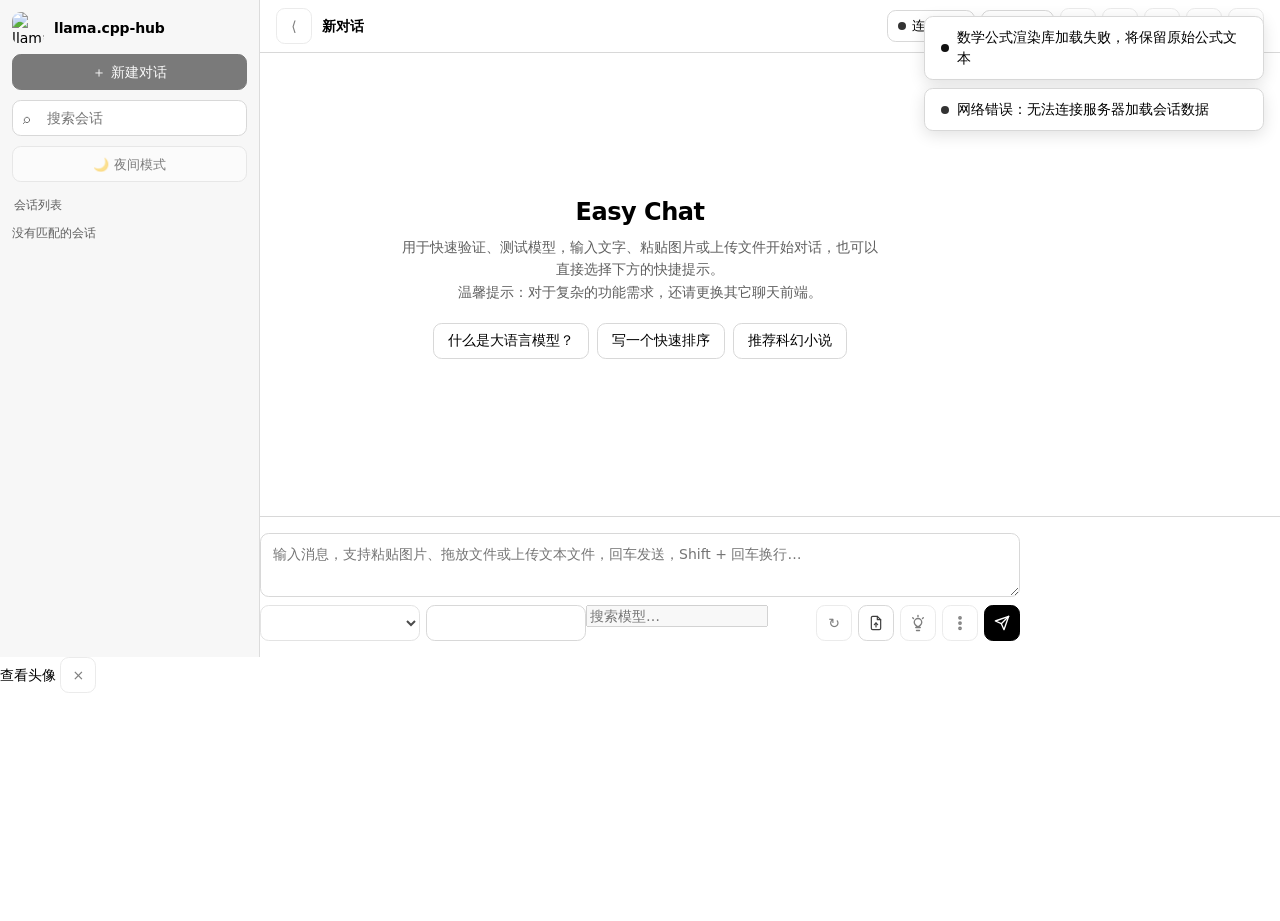
==== src/main/resources/web/chat/index.html @ 909b5aa7 "refactor: extract api-auth.js to all pages, clean up redundant code - Extract fetch interceptor to s" ====
<!DOCTYPE html>
<html lang="zh-CN">
<head>
  <meta charset="UTF-8">
  <meta name="viewport" content="width=device-width, initial-scale=1.0">
  <title data-i18n="page.chat.main.empty.title">Easy Chat</title>
  <meta name="theme-color" content="#f5f5f5">
  <script src="/js/api-auth.js"></script>
  <script>
    // Restore saved theme before first paint to avoid flash and keep PWA title bar in sync.
    (function () {
      try {
        const saved = localStorage.getItem('llama-hub-theme');
        if (saved === 'dark' || saved === 'light') {
          document.documentElement.setAttribute('data-theme', saved);
        } else if (window.matchMedia && window.matchMedia('(prefers-color-scheme: dark)').matches) {
          document.documentElement.setAttribute('data-theme', 'dark');
        }
      } catch (e) { }
    })();
  </script>
  <link rel="stylesheet" href="./index.css">
  <link rel="stylesheet" href="/css/github.min.css" id="hljsTheme">
  <link rel="stylesheet" href="/css/github-dark.min.css" id="hljsThemeDark" disabled>
</head>
<body>
  <div class="app">
    <aside class="sidebar">
      <div class="brand">
        <a id="backHomeLink" class="brand-left" href="../index.html" aria-label="返回首页" data-i18n-attr="aria-label" data-i18n="page.chat.main.sidebar.back_home">
          <div class="brand-mark">
            <img src="../llama1-icon-transparent.png" alt="llama.cpp-hub" class="brand-mark-image" data-i18n-attr="alt" data-i18n="app.title">
          </div>
          <div class="brand-copy">
            <h1>llama.cpp-hub</h1>
          </div>
        </a>
      </div>

      <button id="newChatBtn" class="primary-button full" type="button" data-i18n="page.chat.main.sidebar.new_chat">＋ 新建对话</button>

      <div class="search-wrap">
        <span>⌕</span>
        <input id="searchInput" type="text" placeholder="搜索会话" data-i18n-attr="placeholder" data-i18n="page.chat.main.sidebar.search_placeholder">
      </div>

      <button id="themeToggleChat" class="ghost-button full" type="button" style="gap:8px;font-size:13px;" onclick="toggleTheme()">🌙 夜间模式</button>

      <div class="sidebar-label" data-i18n="page.chat.main.sidebar.conversation_list">会话列表</div>
      <ul id="conversationList" class="conversation-list"></ul>
    </aside>

    <main class="main">
      <header class="topbar">
        <div class="topbar-leading">
          <button id="sidebarToggleBtn" class="icon-button sidebar-toggle" type="button" aria-label="打开会话列表" aria-expanded="false" data-i18n-attr="aria-label" data-i18n="page.chat.main.sidebar.open_list">☰</button>
          <div class="topbar-copy">
            <h2 id="conversationTitle">新对话</h2>
          </div>
        </div>
        <div class="topbar-actions">
          <div class="status-chip">
            <span id="statusDot" class="status-dot"></span>
            <span id="statusShortText">未连接</span>
          </div>
          <div id="messageCountChip" class="meta-chip">0 条消息</div>
         <button id="privacyModeBtn" class="icon-button privacy-mode-btn" type="button" aria-label="开启隐私模式" aria-pressed="false" title="隐私模式">
            <svg viewBox="0 0 24 24" fill="none" stroke="currentColor" stroke-width="1.9" stroke-linecap="round" stroke-linejoin="round" aria-hidden="true">
              <path d="M12 3l7 3v5c0 5-3.2 8.7-7 10-3.8-1.3-7-5-7-10V6l7-3z"/>
              <path d="M9 12h6"/>
              <path d="M10 9.5h4"/>
            </svg>
          </button>
          <div id="hwStatWrap" class="menu-wrap hw-stat-wrap">
            <button id="hwStatBtn" class="ghost-button toolbar-icon-button" type="button" aria-label="硬件状态" aria-haspopup="dialog" aria-expanded="false" title="硬件状态" data-i18n-attr="aria-label,title" data-i18n="page.chat.main.topbar.hardware">
              <svg viewBox="0 0 24 24" fill="none" stroke="currentColor" stroke-width="2" stroke-linecap="round" stroke-linejoin="round" aria-hidden="true"><rect x="4" y="4" width="16" height="16" rx="2"/><rect x="9" y="9" width="6" height="6"/><line x1="9" y1="2" x2="9" y2="4"/><line x1="15" y1="2" x2="15" y2="4"/><line x1="9" y1="20" x2="9" y2="22"/><line x1="15" y1="20" x2="15" y2="22"/><line x1="20" y1="9" x2="22" y2="9"/><line x1="20" y1="14" x2="22" y2="14"/><line x1="2" y1="9" x2="4" y2="9"/><line x1="2" y1="14" x2="4" y2="14"/></svg>
            </button>
          </div>
          <div id="exportMenuWrap" class="menu-wrap">
            <button id="exportBtn" class="ghost-button toolbar-icon-button" type="button" aria-label="导出对话" aria-haspopup="menu" aria-expanded="false" title="导出对话" data-i18n-attr="aria-label,title" data-i18n="page.chat.main.topbar.export">
              <svg viewBox="0 0 24 24" fill="none" stroke="currentColor" stroke-width="2" stroke-linecap="round" stroke-linejoin="round" aria-hidden="true"><path d="M21 15v4a2 2 0 0 1-2 2H5a2 2 0 0 1-2-2v-4"/><polyline points="7 10 12 15 17 10"/><line x1="12" y1="15" x2="12" y2="3"/></svg>
            </button>
            <div id="exportMenu" class="thinking-menu" role="menu" aria-hidden="true">
              <button class="thinking-menu-item" type="button" data-export-type="json" role="menuitem">导出为 JSON</button>
              <button class="thinking-menu-item" type="button" data-export-type="png" role="menuitem">导出为 PNG</button>
            </div>
          </div>
          <button id="clearBtn" class="ghost-button toolbar-icon-button" type="button" aria-label="清空对话" title="清空对话" data-i18n-attr="aria-label,title" data-i18n="page.chat.main.topbar.clear">
            <svg viewBox="0 0 24 24" fill="none" stroke="currentColor" stroke-width="2" stroke-linecap="round" stroke-linejoin="round" aria-hidden="true"><polyline points="3 6 5 6 21 6"/><path d="M8 6V4a1 1 0 0 1 1-1h6a1 1 0 0 1 1 1v2"/><path d="M19 6l-1 14a1 1 0 0 1-1 1H7a1 1 0 0 1-1-1L5 6"/><line x1="10" y1="11" x2="10" y2="17"/><line x1="14" y1="11" x2="14" y2="17"/></svg>
          </button>
          <button id="settingsBtn" class="icon-button" type="button" aria-label="设置">⚙</button>
        </div>
      </header>

      <section id="chatScroll" class="chat-scroll">
        <div class="chat-column">
          <div id="emptyState" class="empty-state">
            <div class="empty-card">
              <h3 data-i18n="page.chat.main.empty.title">Easy Chat</h3>
              <p><span data-i18n="page.chat.main.empty.desc1">用于快速验证、测试模型，输入文字、粘贴图片或上传文件开始对话，也可以直接选择下方的快捷提示。</span><br><span data-i18n="page.chat.main.empty.desc2">温馨提示：对于复杂的功能需求，还请更换其它聊天前端。</span></p>
              <div class="empty-hints">
                <button class="empty-hint" data-hint="用简单的语言解释一下什么是大语言模型" data-i18n="page.chat.main.empty.hint_llm">什么是大语言模型？</button>
                <button class="empty-hint" data-hint="帮我写一个 Python 快速排序算法" data-i18n="page.chat.main.empty.hint_sort">写一个快速排序</button>
                <button class="empty-hint" data-hint="给我推荐 5 本经典的科幻小说，并简要说明推荐理由" data-i18n="page.chat.main.empty.hint_scifi">推荐科幻小说</button>
              </div>
            </div>
          </div>
          <div id="messages"></div>
        </div>
      </section>
      <aside id="messageRail" class="message-rail hidden" aria-label="消息列表" data-i18n-attr="aria-label" data-i18n="page.chat.main.message_rail.title">
        <div id="messageRailTrack" class="message-rail-track" aria-hidden="true"></div>
        <div class="message-rail-panel">
          <div class="message-rail-header" data-i18n="page.chat.main.message_rail.title">消息列表</div>
          <div id="messageRailList" class="message-rail-list"></div>
        </div>
      </aside>

      <section class="composer-shell">
        <div class="composer-card">
          <div id="draftImageList" class="draft-image-list hidden"></div>
          <div id="dropZone" class="drop-zone hidden">
            <div class="drop-zone-inner">
              <svg class="drop-zone-icon" viewBox="0 0 24 24" fill="none" stroke="currentColor" stroke-width="1.5" stroke-linecap="round" stroke-linejoin="round"><path d="M21 15v4a2 2 0 0 1-2 2H5a2 2 0 0 1-2-2v-4"/><polyline points="17 8 12 3 7 8"/><line x1="12" y1="3" x2="12" y2="15"/></svg>
              <span data-i18n="page.chat.main.composer.drop_zone">拖放文件到此处</span>
            </div>
          </div>
          <textarea id="promptInput" class="composer-input" placeholder="输入消息，支持粘贴图片、拖放文件或上传文本文件，回车发送，Shift + 回车换行…" data-i18n-attr="placeholder" data-i18n="page.chat.main.composer.placeholder"></textarea>
          <input id="imageInput" class="hidden" type="file" multiple>
          <div class="composer-bar">
            <div class="composer-left">
              <select id="conversationAssistantSelect" class="model-select composer-assistant-select" aria-label="当前会话使用的助手" data-i18n-attr="aria-label" data-i18n="page.chat.main.composer.assistant_select"></select>
              <div id="modelSelectWrap" class="menu-wrap model-select-wrap">
                <button id="modelSelectBtn" class="model-select" type="button" aria-haspopup="listbox" aria-expanded="false" aria-label="选择模型" data-i18n-attr="aria-label" data-i18n="page.chat.main.composer.model_select"></button>
                <div id="modelSelectMenu" class="model-menu" role="listbox" aria-hidden="true">
                  <div class="model-menu-search">
                    <input id="modelSearchInput" type="text" placeholder="搜索模型…" data-i18n-attr="placeholder" data-i18n="page.chat.main.composer.model_search">
                  </div>
                  <div id="modelMenuList" class="model-menu-list"></div>
                </div>
              </div>
            </div>
            <div class="composer-right">
              <button id="refreshModelsBtn" class="icon-button" type="button" aria-label="刷新模型" title="刷新模型" data-i18n-attr="aria-label,title" data-i18n="page.chat.main.composer.refresh">↻</button>
              <button id="imageUploadBtn" class="image-upload-btn" type="button" aria-label="Upload files" title="Upload files" data-i18n-attr="aria-label,title" data-i18n="page.chat.main.composer.upload_files">
                <svg viewBox="0 0 24 24" fill="none" stroke="currentColor" stroke-width="1.8" stroke-linecap="round" stroke-linejoin="round" aria-hidden="true">
                  <path d="M14 2H7a2 2 0 0 0-2 2v16a2 2 0 0 0 2 2h10a2 2 0 0 0 2-2V7z"></path>
                  <path d="M14 2v5h5"></path>
                  <path d="M12 18v-6"></path>
                  <path d="M9.5 14.5 12 12l2.5 2.5"></path>
                </svg>
              </button>
              <div id="thinkingMenuWrap" class="menu-wrap">
                <button id="thinkingToggleBtn" class="icon-button thinking-toggle" type="button" aria-label="思维链" aria-haspopup="menu" aria-expanded="false" title="思维链" data-i18n-attr="aria-label,title" data-i18n="page.chat.main.composer.thinking">
                  <svg class="thinking-toggle-icon" viewBox="0 0 24 24" fill="none" stroke="currentColor" stroke-width="1.8" stroke-linecap="round" stroke-linejoin="round" aria-hidden="true">
                    <path d="M9 18h6"/>
                    <path d="M10 22h4"/>
                    <path d="M8.8 14.8C7.7 13.95 7 12.62 7 11.13C7 8.3 9.24 6 12 6s5 2.3 5 5.13c0 1.49-.7 2.82-1.8 3.67c-.64.5-1.2 1.03-1.52 1.7H10.32c-.32-.67-.88-1.2-1.52-1.7Z"/>
                    <path d="M12 2v1.5"/>
                    <path d="M4.93 4.93l1.06 1.06"/>
                    <path d="M19.07 4.93l-1.06 1.06"/>
                  </svg>
                </button>
                <div id="thinkingMenu" class="thinking-menu" role="menu" aria-hidden="true">
                  <button class="thinking-menu-item" type="button" data-thinking-value="unlimited" role="menuitemradio" data-i18n="page.chat.main.composer.thinking_unlimited">无限制</button>
                  <button class="thinking-menu-item" type="button" data-thinking-value="8192" role="menuitemradio" data-i18n="page.chat.main.composer.thinking_high">高 (8192 tokens)</button>
                  <button class="thinking-menu-item" type="button" data-thinking-value="2048" role="menuitemradio" data-i18n="page.chat.main.composer.thinking_medium">中 (2048 tokens)</button>
                  <button class="thinking-menu-item" type="button" data-thinking-value="512" role="menuitemradio" data-i18n="page.chat.main.composer.thinking_low">低 (512 tokens)</button>
                  <button class="thinking-menu-item" type="button" data-thinking-value="off" role="menuitemradio" data-i18n="page.chat.main.composer.thinking_off">关闭</button>
                </div>
              </div>
              <div id="moreOptionsWrap" class="menu-wrap">
                <button id="moreOptionsBtn" class="icon-button" type="button" aria-label="更多操作" aria-haspopup="menu" aria-expanded="false" title="更多操作" data-i18n-attr="aria-label,title" data-i18n="page.chat.main.composer.more_actions">
                  <svg viewBox="0 0 24 24" fill="none" stroke="currentColor" stroke-width="2" stroke-linecap="round" stroke-linejoin="round" aria-hidden="true" style="width:18px;height:18px;">
                    <circle cx="12" cy="5" r="1.5"/>
                    <circle cx="12" cy="12" r="1.5"/>
                    <circle cx="12" cy="19" r="1.5"/>
                  </svg>
                </button>
                <div id="moreOptionsMenu" class="thinking-menu" role="menu" aria-hidden="true">
                  <button id="micRecorderBtn" class="thinking-menu-item" type="button" role="menuitem" data-i18n="page.chat.main.composer.record">🎤 录音</button>
                  <button id="autoReplyBtn" class="thinking-menu-item" type="button" role="menuitem" data-i18n="page.chat.main.composer.auto_reply">✨ AI 帮答</button>
                  <button id="chatSummaryBtn" class="thinking-menu-item" type="button" role="menuitem" data-i18n="page.chat.main.composer.summary">📋 聊天总结</button>
                </div>
              </div>
               <button id="sendBtn" class="icon-button send-toggle-button" type="button" aria-label="发送" title="发送" data-i18n-attr="aria-label,title" data-i18n="page.chat.main.composer.send">
                <svg viewBox="0 0 24 24" fill="none" stroke="currentColor" stroke-width="2" stroke-linecap="round" stroke-linejoin="round" aria-hidden="true"><line x1="22" y1="2" x2="11" y2="13"/><polygon points="22 2 15 22 11 13 2 9 22 2"/></svg>
              </button>
            </div>
          </div>
        </div>
      </section>
    </main>
    <aside id="avatarPreviewPanel" class="avatar-preview-panel" aria-hidden="true">
      <div class="avatar-preview-panel-inner">
        <div class="avatar-preview-panel-head">
          <span data-i18n="page.chat.main.avatar_preview.title">查看头像</span>
          <button id="closeAvatarPreviewBtn" class="icon-button" type="button" aria-label="关闭" data-i18n-attr="aria-label" data-i18n="page.chat.main.lightbox.close">×</button>
        </div>
        <div class="avatar-preview-panel-body">
          <img id="avatarPreviewImage" src="" alt="">
        </div>
      </div>
    </aside>
  </div>
  <div id="hwStatPanel" class="hw-stat-panel" role="dialog" aria-hidden="true" aria-label="硬件状态" data-i18n-attr="aria-label" data-i18n="page.chat.main.topbar.hardware">
    <div class="hw-stat-head">
      <select id="hwStatNodeSelect" class="hw-stat-node-select" aria-label="选择节点" data-i18n-attr="aria-label" data-i18n="page.chat.main.topbar.hardware_node_select"></select>
      <span id="hwStatTimestamp" class="hw-stat-timestamp"></span>
    </div>
    <div id="hwStatContent" class="hw-stat-content"></div>
  </div>
  <div id="sidebarBackdrop" class="sidebar-backdrop" aria-hidden="true"></div>

  <div id="toastContainer" class="toast-container" aria-live="polite"></div>

  <div id="audioRecorderModal" class="audio-recorder-modal" aria-hidden="true">
    <div class="audio-recorder-panel">
      <div class="audio-recorder-head">
        <span data-i18n="page.chat.main.recorder.title">🎤 录音</span>
        <button id="audioRecorderCloseBtn" type="button" aria-label="关闭" class="audio-recorder-close" data-i18n-attr="aria-label" data-i18n="page.chat.main.lightbox.close">&times;</button>
      </div>
      <div class="audio-recorder-body">
        <!-- audio-recorder-idle placeholder -->
        <div id="audioRecorderStartBtn" class="audio-recorder-record-btn" type="button" data-i18n="page.chat.main.recorder.start">开始录音</div>
        <!-- audio-recorder-recording -->
        <div id="audioRecorderStatus" class="audio-recorder-status" data-i18n="page.chat.main.recorder.recording">正在录音…</div>
        <!-- audio-recorder-complete -->
        <div id="audioRecorderComplete" class="audio-recorder-complete">
          <button id="audioRecorderDoneBtn" class="audio-recorder-action-btn audio-recorder-confirm" type="button" data-i18n="page.chat.main.recorder.done">完成</button>
        </div>
        <div class="audio-recorder-hint" data-i18n="page.chat.main.recorder.hint">点击"开始录音"后，点击"停止录音"结束。支持 WAV / MP3 格式</div>
      </div>
    </div>
  </div>

  <div id="autoReplyModal" class="audio-recorder-modal" aria-hidden="true">
    <div class="audio-recorder-panel">
      <div class="audio-recorder-head">
        <span>AI 帮答</span>
        <button id="autoReplyModalCloseBtn" type="button" aria-label="关闭" class="audio-recorder-close">&times;</button>
      </div>
      <div class="audio-recorder-body">
        <div class="auto-reply-scroll-area">
          <div id="autoReplyReasoningBox" class="reasoning-box" style="display:none;">
            <button id="autoReplyReasoningHead" class="reasoning-head" type="button" aria-expanded="false">
              <span class="reasoning-meta">
                <span class="reasoning-label">思维链</span>
                <span class="reasoning-state">点击展开</span>
              </span>
              <span class="reasoning-caret" aria-hidden="true">›</span>
            </button>
            <div id="autoReplyReasoningBody" class="reasoning-body hidden"></div>
          </div>
          <div id="autoReplyContent" class="auto-reply-content"></div>
          <div id="autoReplySpinner" class="auto-reply-spinner"></div>
        </div>
        <div class="auto-reply-actions">
          <button id="autoReplyInsertBtn" class="primary-button" type="button" style="display:none;">插入到输入框</button>
          <button id="autoReplyDismissBtn" class="ghost-button" type="button">关闭</button>
        </div>
      </div>
    </div>
  </div>

  <div id="settingsDrawer" class="drawer" aria-hidden="true">
    <div class="drawer-panel settings-dialog">
      <div class="drawer-head">
        <h3 data-i18n="page.chat.main.settings.title">
          <svg viewBox="0 0 24 24" fill="none" stroke="currentColor" stroke-width="2" stroke-linecap="round" stroke-linejoin="round" style="width:18px;height:18px;vertical-align:-3px;margin-right:6px"><circle cx="12" cy="12" r="3"/><path d="M19.4 15a1.65 1.65 0 0 0 .33 1.82l.06.06a2 2 0 0 1-2.83 2.83l-.06-.06a1.65 1.65 0 0 0-1.82-.33 1.65 1.65 0 0 0-1 1.51V21a2 2 0 0 1-4 0v-.09A1.65 1.65 0 0 0 9 19.4a1.65 1.65 0 0 0-1.82.33l-.06.06a2 2 0 0 1-2.83-2.83l.06-.06A1.65 1.65 0 0 0 4.68 15a1.65 1.65 0 0 0-1.51-1H3a2 2 0 0 1 0-4h.09A1.65 1.65 0 0 0 4.6 9a1.65 1.65 0 0 0-.33-1.82l-.06-.06a2 2 0 0 1 2.83-2.83l.06.06A1.65 1.65 0 0 0 9 4.68a1.65 1.65 0 0 0 1-1.51V3a2 2 0 0 1 4 0v.09a1.65 1.65 0 0 0 1 1.51 1.65 1.65 0 0 0 1.82-.33l.06-.06a2 2 0 0 1 2.83 2.83l-.06.06A1.65 1.65 0 0 0 19.4 9a1.65 1.65 0 0 0 1.51 1H21a2 2 0 0 1 0 4h-.09a1.65 1.65 0 0 0-1.51 1z"/></svg>
          设置
        </h3>
        <button id="closeSettingsBtn" class="icon-button" type="button" aria-label="关闭">×</button>
      </div>

      <div class="settings-body">
        <nav class="settings-tabs" role="tablist">
          <button class="settings-tab active" data-settings-tab="general" role="tab" type="button" data-i18n="page.chat.main.settings.tab.general">
            <svg viewBox="0 0 24 24" fill="none" stroke="currentColor" stroke-width="2" stroke-linecap="round" stroke-linejoin="round"><circle cx="12" cy="12" r="3"/><path d="M19.4 15a1.65 1.65 0 0 0 .33 1.82l.06.06a2 2 0 0 1-2.83 2.83l-.06-.06a1.65 1.65 0 0 0-1.82-.33 1.65 1.65 0 0 0-1 1.51V21a2 2 0 0 1-4 0v-.09A1.65 1.65 0 0 0 9 19.4a1.65 1.65 0 0 0-1.82.33l-.06.06a2 2 0 0 1-2.83-2.83l.06-.06A1.65 1.65 0 0 0 4.68 15a1.65 1.65 0 0 0-1.51-1H3a2 2 0 0 1 0-4h.09A1.65 1.65 0 0 0 4.6 9a1.65 1.65 0 0 0-.33-1.82l-.06-.06a2 2 0 0 1 2.83-2.83l.06.06A1.65 1.65 0 0 0 9 4.68a1.65 1.65 0 0 0 1-1.51V3a2 2 0 0 1 4 0v.09a1.65 1.65 0 0 0 1 1.51 1.65 1.65 0 0 0 1.82-.33l.06-.06a2 2 0 0 1 2.83 2.83l-.06.06A1.65 1.65 0 0 0 19.4 9a1.65 1.65 0 0 0 1.51 1H21a2 2 0 0 1 0 4h-.09a1.65 1.65 0 0 0-1.51 1z"/></svg>
            通用
          </button>
          <button class="settings-tab" data-settings-tab="background" role="tab" type="button" data-i18n="page.chat.main.settings.tab.background">
            <svg viewBox="0 0 24 24" fill="none" stroke="currentColor" stroke-width="2" stroke-linecap="round" stroke-linejoin="round"><rect x="3" y="3" width="18" height="18" rx="2" ry="2"/><circle cx="8.5" cy="8.5" r="1.5"/><polyline points="21 15 16 10 5 21"/></svg>
            背景
          </button>
          <button class="settings-tab" data-settings-tab="sampling" role="tab" type="button" data-i18n="page.chat.main.settings.tab.sampling">
            <svg viewBox="0 0 24 24" fill="none" stroke="currentColor" stroke-width="2" stroke-linecap="round" stroke-linejoin="round"><line x1="4" y1="21" x2="4" y2="14"/><line x1="4" y1="10" x2="4" y2="3"/><line x1="12" y1="21" x2="12" y2="12"/><line x1="12" y1="8" x2="12" y2="3"/><line x1="20" y1="21" x2="20" y2="16"/><line x1="20" y1="12" x2="20" y2="3"/><line x1="1" y1="14" x2="7" y2="14"/><line x1="9" y1="8" x2="15" y2="8"/><line x1="17" y1="16" x2="23" y2="16"/></svg>
            采样参数
          </button>
          <button class="settings-tab" data-settings-tab="templates" role="tab" type="button" data-i18n="page.chat.main.settings.tab.templates">
            <svg viewBox="0 0 24 24" fill="none" stroke="currentColor" stroke-width="2" stroke-linecap="round" stroke-linejoin="round"><path d="M4 6h16"/><path d="M4 12h12"/><path d="M4 18h8"/></svg>
            模板
          </button>
          <button class="settings-tab" data-settings-tab="mcp" role="tab" type="button" data-i18n="page.chat.main.settings.tab.mcp">
            <svg viewBox="0 0 24 24" fill="none" stroke="currentColor" stroke-width="2" stroke-linecap="round" stroke-linejoin="round"><path d="M9 18V5l12-2v13"/><path d="M9 9l12-2"/><circle cx="6" cy="18" r="3"/><circle cx="18" cy="16" r="3"/></svg>
            MCP
          </button>
        </nav>

        <div class="settings-content">
          <div class="settings-section active" data-settings-section="general">
            <div class="settings-group">
              <div class="settings-group-title" data-i18n="page.chat.main.settings.general.title">当前助手设置</div>
              <div class="settings-field">
                <div class="settings-field-header">
                  <label for="settingsConversationAssistantSelect" data-i18n="page.chat.main.settings.general.assistant_label">当前会话使用的助手</label>
                </div>
                <p class="settings-field-desc" data-i18n="page.chat.main.settings.general.assistant_desc">切换后，本会话会立即改用所选助手的提示词和采样参数，模型选择保持全局不变</p>
                <select id="settingsConversationAssistantSelect" class="drawer-input" aria-label="设置面板中的当前会话助手" data-i18n-attr="aria-label" data-i18n="page.chat.main.settings.general.assistant_aria"></select>
              </div>
              <div class="settings-field">
                <div class="settings-field-header">
                  <label for="assistantNameInput" data-i18n="page.chat.main.settings.general.name_label">助手名称</label>
                </div>
                <p class="settings-field-desc" data-i18n="page.chat.main.settings.general.name_desc">用于区分不同任务助手，例如“代码评审”“翻译”“写作”</p>
                <div class="assistant-name-row">
                  <div class="settings-inline-actions assistant-inline-actions">
                    <button id="newAssistantBtn" class="icon-button assistant-action-button" type="button" aria-label="新建助手" title="新建助手" data-i18n-attr="aria-label,title" data-i18n="page.chat.main.settings.general.new_assistant">
                      <svg viewBox="0 0 24 24" fill="none" stroke="currentColor" stroke-width="2" stroke-linecap="round" stroke-linejoin="round" aria-hidden="true">
                        <path d="M12 5v14"/>
                        <path d="M5 12h14"/>
                      </svg>
                    </button>
                    <button id="deleteAssistantBtn" class="icon-button assistant-action-button" type="button" aria-label="删除当前助手" title="删除当前助手" data-i18n-attr="aria-label,title" data-i18n="page.chat.main.settings.general.delete_assistant">
                      <svg viewBox="0 0 24 24" fill="none" stroke="currentColor" stroke-width="2" stroke-linecap="round" stroke-linejoin="round" aria-hidden="true">
                        <path d="M3 6h18"/>
                        <path d="M8 6V4h8v2"/>
                        <path d="M19 6l-1 13a1 1 0 0 1-1 1H7a1 1 0 0 1-1-1L5 6"/>
                        <path d="M10 11v6"/>
                        <path d="M14 11v6"/>
                      </svg>
                    </button>
                  </div>
                  <input id="assistantNameInput" class="drawer-input" type="text" maxlength="40" placeholder="例如：代码助手" data-i18n-attr="placeholder" data-i18n="page.chat.main.settings.general.name_placeholder">
                </div>
                <p id="assistantUsageHint" class="settings-field-desc"></p>
              </div>
              <div class="settings-field">
                <div class="settings-field-header">
                  <label data-i18n="page.chat.main.settings.general.avatar_label">助手头像</label>
                </div>
                <p class="settings-field-desc" data-i18n="page.chat.main.settings.general.avatar_desc">为当前助手设置一个头像，提升对话沉浸感</p>
                <div class="assistant-avatar-row">
                  <div id="assistantAvatarPreview" class="assistant-avatar-preview">
                    <span class="assistant-avatar-placeholder">AI</span>
                  </div>
                  <div class="assistant-avatar-actions">
                    <input id="assistantAvatarInput" class="hidden" type="file" accept="image/png,image/jpeg,image/gif,image/webp">
                    <button id="assistantAvatarUploadBtn" class="ghost-button" type="button" data-i18n="page.chat.main.settings.general.avatar_upload">更换头像</button>
                    <button id="assistantAvatarDeleteBtn" class="ghost-button danger-text" type="button" disabled data-i18n="page.chat.main.settings.general.avatar_delete">删除头像</button>
                  </div>
                </div>
              </div>
              <div class="settings-field">
                <div class="settings-field-header">
                  <label for="systemPromptInput" data-i18n="page.chat.main.settings.general.system_label">系统提示词</label>
                </div>
                <p class="settings-field-desc" data-i18n="page.chat.main.settings.general.system_desc">定义当前助手的行为和角色，会在本会话使用该助手时发送</p>
                <textarea id="systemPromptInput" class="drawer-textarea" placeholder="例如：你是一个专业、准确、简洁的中文助手。" data-i18n-attr="placeholder" data-i18n="page.chat.main.settings.general.system_placeholder"></textarea>
              </div>
              <div class="settings-field">
                <div class="settings-field-header">
                  <label data-i18n="page.chat.main.settings.general.stream_label">流式输出</label>
                </div>
                <label class="settings-toggle">
                  <div class="settings-toggle-text">
                    <span data-i18n="page.chat.main.settings.general.stream_toggle">启用流式输出</span>
                    <span class="settings-field-desc" data-i18n="page.chat.main.settings.general.stream_desc">逐字显示模型回复，提供更好的交互体验</span>
                  </div>
                  <span class="toggle-switch">
                    <input id="streamToggle" type="checkbox" checked>
                    <span class="toggle-slider"></span>
                  </span>
                </label>
              </div>
              <div class="settings-field">
                <div class="settings-field-header">
                  <label data-i18n="page.chat.main.settings.general.stream_render_label">流式渲染</label>
                </div>
                <label class="settings-toggle">
                  <div class="settings-toggle-text">
                    <span data-i18n="page.chat.main.settings.general.stream_render_toggle">实时渲染 Markdown</span>
                    <span class="settings-field-desc" data-i18n="page.chat.main.settings.general.stream_render_desc">开启后会在传输过程中持续解析 Markdown；关闭后仅在传输结束时进行完整渲染。</span>
                  </div>
                  <span class="toggle-switch">
                    <input id="streamRenderToggle" type="checkbox" checked>
                    <span class="toggle-slider"></span>
                  </span>
                </label>
              </div>
              <div class="settings-field">
                <div class="settings-field-header">
                  <label data-i18n="page.chat.main.settings.general.data_management">数据管理</label>
                </div>
                <p class="settings-field-desc" data-i18n="page.chat.main.settings.general.data_management_desc">导出全部助手的名称、提示词、采样参数等信息，用于备份或迁移</p>
                <div style="display:flex;gap:8px;flex-wrap:wrap;">
                  <button id="exportAssistantsBtn" class="primary-button" type="button" data-i18n="page.chat.main.settings.general.export_assistants">导出全部助手</button>
                  <button id="importAssistantsBtn" class="ghost-button" type="button" data-i18n="page.chat.main.settings.general.import_assistants">导入全部助手</button>
                </div>
                <input id="importAssistantsInput" class="hidden" type="file" accept=".json">
              </div>
            </div>
          </div>

          <div class="settings-section" data-settings-section="background">
            <div class="settings-group">
              <div class="settings-group-title" data-i18n="page.chat.main.settings.background.title">聊天背景</div>
              <div class="settings-field">
                <div class="settings-field-header">
                  <label data-i18n="page.chat.main.settings.background.bg_image_label">当前背景</label>
                </div>
                <p class="settings-field-desc" data-i18n="page.chat.main.settings.background.bg_image_desc">对所有使用本服务的会话生效，建议选择 1920×1080 以内、小于 2MB 的图片</p>
                <div class="chat-bg-row">
                  <div id="chatBgPreview" class="chat-bg-preview">
                    <span class="chat-bg-placeholder" data-i18n="page.chat.main.settings.background.bg_image_placeholder">无背景</span>
                  </div>
                </div>
                <input id="chatBgInput" class="hidden" type="file" accept="image/png,image/jpeg,image/gif,image/webp">
              </div>
              <div class="settings-field">
                <div class="settings-field-header">
                  <label for="chatBgOpacityInput" data-i18n="page.chat.main.settings.background.opacity_label">背景透明度</label>
                  <span id="chatBgOpacityValue" class="settings-field-value">45%</span>
                </div>
                <p class="settings-field-desc" data-i18n="page.chat.main.settings.background.opacity_desc">调整背景图的透明度，找到最适合的显示效果</p>
                <input id="chatBgOpacityInput" class="chat-bg-opacity-input" type="range" min="0" max="100" value="45" aria-label="背景透明度">
              </div>
              <div class="settings-field">
                <div class="settings-field-header">
                  <label data-i18n="page.chat.main.settings.background.gallery_label">背景图库</label>
                  <button id="chatBgClearAllBtn" class="ghost-button chat-bg-clear-all" type="button" data-i18n="page.chat.main.settings.background.gallery_clear_all">清空全部</button>
                </div>
                <p class="settings-field-desc" data-i18n="page.chat.main.settings.background.gallery_desc">点击缩略图切换或取消背景，上传的图片会保存在服务器本地</p>
                <div id="chatBgGallery" class="chat-bg-gallery"></div>
              </div>
            </div>
          </div>

          <div class="settings-section" data-settings-section="sampling">
            <div class="settings-group">
              <div class="settings-group-title" data-i18n="page.chat.main.settings.sampling.title">当前助手采样参数</div>
              <div class="settings-field">
                <div class="settings-field-header">
                  <label for="maxTokensInput" data-i18n="page.chat.main.settings.sampling.max_tokens">Max Tokens</label>
                </div>
                <p class="settings-field-desc" data-i18n="page.chat.main.settings.sampling.max_tokens_desc">限制单次回复的最大 token 数量，留空时使用服务端默认值</p>
                <input id="maxTokensInput" class="drawer-input" type="number" step="1" min="1" placeholder="默认" data-i18n-attr="placeholder" data-i18n="page.chat.main.settings.sampling.default_placeholder">
              </div>
              <div class="settings-field">
                <div class="settings-field-header">
                  <label for="temperatureInput" data-i18n="page.chat.main.settings.sampling.temperature">温度 (Temperature)</label>
                </div>
                <p class="settings-field-desc" data-i18n="page.chat.main.settings.sampling.temperature_desc">控制生成文本的随机性。值越高输出越随机，值越低输出越集中确定</p>
                <input id="temperatureInput" class="drawer-input" type="number" step="0.1" min="0" max="2" placeholder="默认" data-i18n-attr="placeholder" data-i18n="page.chat.main.settings.sampling.default_placeholder">
              </div>
              <div class="settings-field">
                <div class="settings-field-header">
                  <label for="topPInput" data-i18n="page.chat.main.settings.sampling.top_p">Top P</label>
                </div>
                <p class="settings-field-desc" data-i18n="page.chat.main.settings.sampling.top_p_desc">核采样阈值，只在累计概率达到阈值的候选 token 中采样</p>
                <input id="topPInput" class="drawer-input" type="number" step="0.05" min="0" max="1" placeholder="默认" data-i18n-attr="placeholder" data-i18n="page.chat.main.settings.sampling.default_placeholder">
              </div>
              <div class="settings-field">
                <div class="settings-field-header">
                  <label for="topKInput" data-i18n="page.chat.main.settings.sampling.top_k">Top K</label>
                </div>
                <p class="settings-field-desc" data-i18n="page.chat.main.settings.sampling.top_k_desc">每一步只保留概率最高的前 K 个候选 token 参与采样</p>
                <input id="topKInput" class="drawer-input" type="number" step="1" min="0" max="2048" placeholder="默认" data-i18n-attr="placeholder" data-i18n="page.chat.main.settings.sampling.default_placeholder">
              </div>
              <div class="settings-field">
                <div class="settings-field-header">
                  <label for="minPInput" data-i18n="page.chat.main.settings.sampling.min_p">Min P</label>
                </div>
                <p class="settings-field-desc" data-i18n="page.chat.main.settings.sampling.min_p_desc">过滤掉概率低于阈值的 token，降低低概率噪声输出</p>
                <input id="minPInput" class="drawer-input" type="number" step="0.01" min="0" max="1" placeholder="默认" data-i18n-attr="placeholder" data-i18n="page.chat.main.settings.sampling.default_placeholder">
              </div>
              <div class="settings-field">
                <div class="settings-field-header">
                  <label for="presencePenaltyInput" data-i18n="page.chat.main.settings.sampling.presence_penalty">Presence Penalty</label>
                </div>
                <p class="settings-field-desc" data-i18n="page.chat.main.settings.sampling.presence_penalty_desc">对已经出现过的 token 施加惩罚，鼓励模型引入新内容</p>
                <input id="presencePenaltyInput" class="drawer-input" type="number" step="0.1" min="-2" max="2" placeholder="默认" data-i18n-attr="placeholder" data-i18n="page.chat.main.settings.sampling.default_placeholder">
              </div>
              <div class="settings-field">
                <div class="settings-field-header">
                  <label for="repeatPenaltyInput" data-i18n="page.chat.main.settings.sampling.repeat_penalty">Repeat Penalty</label>
                </div>
                <p class="settings-field-desc" data-i18n="page.chat.main.settings.sampling.repeat_penalty_desc">抑制近期重复 token，减少模型连续复述相同内容</p>
                <input id="repeatPenaltyInput" class="drawer-input" type="number" step="0.05" min="0" max="10" placeholder="默认" data-i18n-attr="placeholder" data-i18n="page.chat.main.settings.sampling.default_placeholder">
              </div>
              <div class="settings-field">
                <div class="settings-field-header">
                  <label for="frequencyPenaltyInput" data-i18n="page.chat.main.settings.sampling.frequency_penalty">Frequency Penalty</label>
                </div>
                <p class="settings-field-desc" data-i18n="page.chat.main.settings.sampling.frequency_penalty_desc">根据 token 出现频率增加惩罚，降低模板化和高频重复表达</p>
                <input id="frequencyPenaltyInput" class="drawer-input" type="number" step="0.1" min="-2" max="2" placeholder="默认" data-i18n-attr="placeholder" data-i18n="page.chat.main.settings.sampling.default_placeholder">
              </div>
              <div class="settings-field">
                <div class="settings-field-header">
                  <label for="stopSequencesInput" data-i18n="page.chat.main.settings.sampling.stop_sequences">Stop Sequences</label>
                </div>
                <p class="settings-field-desc" data-i18n="page.chat.main.settings.sampling.stop_sequences_desc">每行填写一个停止序列，命中后模型会停止继续生成</p>
                <textarea id="stopSequencesInput" class="drawer-textarea" placeholder="每行一个 stop 序列" data-i18n-attr="placeholder" data-i18n="page.chat.main.settings.sampling.stop_sequences_placeholder"></textarea>
              </div>
            </div>
          </div>

          <div class="settings-section" data-settings-section="templates">
            <div class="settings-group">
              <div class="settings-group-title" data-i18n="page.chat.main.settings.templates.section_title">消息模板</div>
              <div class="settings-field">
                <div class="settings-field-header">
                  <label data-i18n="page.chat.main.settings.templates.timestamp_label">附带实时时间</label>
                </div>
                <label class="settings-toggle">
                  <div class="settings-toggle-text">
                    <span data-i18n="page.chat.main.settings.templates.timestamp_toggle">附带实时时间</span>
                    <span class="settings-field-desc" data-i18n="page.chat.main.settings.templates.timestamp_desc">启用后，发送消息时会在消息最前面自动插入当前时间戳</span>
                  </div>
                  <span class="toggle-switch">
                    <input id="timestampToggle" type="checkbox">
                    <span class="toggle-slider"></span>
                  </span>
                </label>
              </div>
              <div class="settings-field">
                <div class="settings-field-header">
                  <label data-i18n="page.chat.main.settings.templates.title_gen_label">开启标题生成</label>
                </div>
                <label class="settings-toggle">
                  <div class="settings-toggle-text">
                    <span data-i18n="page.chat.main.settings.templates.title_gen_toggle">AI 自动生成对话标题</span>
                    <span class="settings-field-desc" data-i18n="page.chat.main.settings.templates.title_gen_desc">启用后，AI 会在首次回复完成后自动为会话生成标题</span>
                  </div>
                  <span class="toggle-switch">
                    <input id="titleGenToggle" type="checkbox">
                    <span class="toggle-slider"></span>
                  </span>
                </label>
              </div>
              <div class="settings-field">
                <div class="settings-field-header">
                  <label for="titleGenModelSelect" data-i18n="page.chat.main.settings.templates.title_gen_model_label">标题生成模型</label>
                </div>
                <p class="settings-field-desc" data-i18n="page.chat.main.settings.templates.title_gen_model_desc">选择用于生成标题的模型，留空则使用当前对话模型</p>
                <select id="titleGenModelSelect" class="drawer-input"></select>
              </div>
              <div class="settings-field">
                <div class="settings-field-header">
                  <label data-i18n="page.chat.main.settings.templates.auto_reply_label">开启 AI 帮答</label>
                </div>
                <label class="settings-toggle">
                  <div class="settings-toggle-text">
                    <span data-i18n="page.chat.main.settings.templates.auto_reply_toggle">AI 帮答</span>
                    <span class="settings-field-desc" data-i18n="page.chat.main.settings.templates.auto_reply_desc">启用后，点击输入框旁的帮答按钮，AI 将根据对话上下文自动生成回复内容</span>
                  </div>
                  <span class="toggle-switch">
                    <input id="autoReplyToggle" type="checkbox">
                    <span class="toggle-slider"></span>
                  </span>
                </label>
              </div>
              <div class="settings-field">
                <div class="settings-field-header">
                  <label for="autoReplyModelSelect" data-i18n="page.chat.main.settings.templates.auto_reply_model_label">帮答模型</label>
                </div>
                <p class="settings-field-desc" data-i18n="page.chat.main.settings.templates.auto_reply_model_desc">选择用于生成帮答内容的模型，留空则使用当前对话模型</p>
                <select id="autoReplyModelSelect" class="drawer-input"></select>
              </div>
              <div class="settings-field">
                <div class="settings-field-header">
                  <label for="summaryPromptInput" data-i18n="page.chat.main.settings.templates.summary_label">聊天总结提示词</label>
                </div>
                <p class="settings-field-desc" data-i18n="page.chat.main.settings.templates.summary_desc">自定义聊天总结的提示词，AI 将根据该提示生成对话总结。{transcript} 会被替换为对话全文</p>
                <textarea id="summaryPromptInput" class="drawer-textarea" placeholder="输入总结提示词…" data-i18n-attr="placeholder" data-i18n="page.chat.main.settings.templates.summary_placeholder"></textarea>
              </div>
            </div>
          </div>

          <div class="settings-section" data-settings-section="mcp">
            <div class="settings-group">
              <div class="settings-group-title" data-i18n="page.chat.main.settings.mcp.title">MCP</div>
              <div class="settings-field">
                <div class="settings-field-header">
                  <label data-i18n="page.chat.main.settings.mcp.config_label">MCP 服务配置</label>
                </div>
                <p class="settings-field-desc" data-i18n="page.chat.main.settings.mcp.config_desc">支持 SSE 与 Streamable HTTP，可在新增弹窗中通过 JSON 配置 URL、请求头、超时参数等信息</p>
                <div class="mcp-connect-row">
                  <button id="mcpOpenAddDialogBtn" class="primary-button" type="button" data-i18n="page.chat.main.settings.mcp.add_server">新增 MCP 服务器</button>
                  <button id="mcpRefreshBtn" class="ghost-button" type="button" data-i18n="page.chat.main.settings.mcp.refresh">刷新</button>
                </div>
              </div>
              <div class="settings-field">
                <div class="settings-field-header">
                  <label data-i18n="page.chat.main.settings.mcp.tools_label">MCP 工具</label>
                </div>
                <p id="mcpSummary" class="settings-field-desc" data-i18n="page.chat.main.settings.mcp.tools_empty">当前助手未启用 MCP 工具</p>
                <div id="mcpServerList" class="mcp-server-list"></div>
              </div>
            </div>
          </div>
        </div>
      </div>

      <div class="drawer-footer">
        <span id="settingsStorageHint" class="settings-storage-hint"></span>
        <div class="drawer-actions">
          <button id="saveSettingsBtn" class="primary-button" type="button" data-i18n="page.chat.main.settings.save">保存设置</button>
        </div>
      </div>
    </div>
  </div>

  <div id="mcpAddDialog" class="mcp-dialog-backdrop" aria-hidden="true">
    <div class="mcp-dialog" role="dialog" aria-modal="true" aria-labelledby="mcpAddDialogTitle">
      <div class="mcp-dialog-head">
        <h4 id="mcpAddDialogTitle" data-i18n="page.chat.main.mcp_dialog.title">新增 MCP 服务器</h4>
        <button id="mcpDialogCloseBtn" class="icon-button mcp-dialog-close" type="button" aria-label="关闭">✕</button>
      </div>
      <div class="mcp-dialog-body">
        <p class="settings-field-desc" data-i18n="page.chat.main.mcp_dialog.desc">仅支持 Streamable HTTP 与 SSE。JSON 中 transport 仅允许 streamable_http 或 sse。</p>
        <div class="settings-field">
          <div class="settings-field-header">
            <label for="mcpServerNameInput" data-i18n="page.chat.main.mcp_dialog.name_label">服务器名称</label>
          </div>
          <input id="mcpServerNameInput" class="drawer-input" type="text" placeholder="例如：Weather Service" data-i18n-attr="placeholder" data-i18n="page.chat.main.mcp_dialog.name_placeholder">
        </div>
        <div class="mcp-template-actions">
          <button id="mcpDefaultHelpBtn" class="icon-button mcp-help-circle-btn" type="button" aria-label="帮助" title="帮助" data-i18n-attr="aria-label,title" data-i18n="page.chat.main.mcp_dialog.help_button">?</button>
          <div class="mcp-template-actions-right">
            <button id="mcpAddDefaultMcpBtn" class="ghost-button primary" type="button" data-i18n="page.chat.main.mcp_dialog.add_default">添加默认MCP服务</button>
            <button id="mcpUseStreamableTemplateBtn" class="ghost-button" type="button" data-i18n="page.chat.main.mcp_dialog.streamable_template">Streamable HTTP 模板</button>
            <button id="mcpUseSseTemplateBtn" class="ghost-button" type="button" data-i18n="page.chat.main.mcp_dialog.sse_template">SSE 模板</button>
          </div>
        </div>
        <textarea id="mcpJsonInput" class="drawer-textarea mcp-json-input" spellcheck="false" aria-label="MCP JSON 配置" data-i18n-attr="aria-label" data-i18n="page.chat.main.mcp_dialog.json_aria"></textarea>
      </div>
      <div class="mcp-dialog-footer">
        <button id="mcpDialogCancelBtn" class="ghost-button" type="button" data-i18n="page.chat.main.mcp_dialog.cancel">取消</button>
        <button id="mcpDialogSaveBtn" class="primary-button" type="button" data-i18n="page.chat.main.mcp_dialog.save_connect">保存并连接</button>
      </div>
    </div>
  </div>
  <div id="mcpHelpDialog" class="mcp-dialog-backdrop" aria-hidden="true">
    <div class="mcp-dialog mcp-help-dialog" role="dialog" aria-modal="true" aria-labelledby="mcpHelpDialogTitle">
      <div class="mcp-dialog-head">
        <h4 id="mcpHelpDialogTitle" data-i18n="page.chat.main.mcp_dialog.help_title">提示</h4>
        <button id="mcpHelpCloseBtn" class="icon-button mcp-dialog-close" type="button" aria-label="关闭">✕</button>
      </div>
      <div class="mcp-dialog-body">
        <p data-i18n="page.chat.main.mcp_dialog.help_content">需要开启MCP服务，在设置->服务器 中启用才可以哦！</p>
      </div>
      <div class="mcp-dialog-footer">
        <button id="mcpHelpOkBtn" class="primary-button" type="button" data-i18n="page.chat.main.mcp_dialog.help_ok">知道了</button>
      </div>
    </div>
  </div>
  <div id="streamErrorDialog" class="mcp-dialog-backdrop" aria-hidden="true">
    <div class="mcp-dialog" role="dialog" aria-modal="true" aria-labelledby="streamErrorDialogTitle">
      <div class="mcp-dialog-head">
        <h4 id="streamErrorDialogTitle" data-i18n="page.chat.main.error.dialog_title">请求失败</h4>
        <button id="streamErrorDialogCloseBtn" class="icon-button mcp-dialog-close" type="button" aria-label="关闭">✕</button>
      </div>
      <div class="mcp-dialog-body">
        <p id="streamErrorDialogMessage"></p>
        <div id="streamErrorDialogDetails" class="error-details"></div>
      </div>
      <div class="mcp-dialog-footer">
        <button id="streamErrorDialogOkBtn" class="primary-button" type="button" data-i18n="common.ok">知道了</button>
      </div>
    </div>
  </div>

  <div class="image-lightbox" id="imageLightbox" role="dialog" aria-modal="true" aria-label="图片预览" data-i18n-attr="aria-label" data-i18n="page.chat.main.lightbox.aria">
    <button class="image-lightbox-close" id="imageLightboxClose" type="button" aria-label="关闭" data-i18n-attr="aria-label" data-i18n="page.chat.main.lightbox.close">&times;</button>
    <img class="image-lightbox-img" id="imageLightboxImg" src="" alt="预览" data-i18n-attr="alt" data-i18n="page.chat.main.lightbox.alt">
  </div>
  <div class="image-lightbox" id="videoLightbox" role="dialog" aria-modal="true" aria-label="视频预览">
    <button class="image-lightbox-close" id="videoLightboxClose" type="button" aria-label="关闭">&times;</button>
    <video id="videoLightboxPlayer" controls preload="metadata" style="max-width:min(92vw, 1100px);max-height:88vh;width:auto;height:auto;border-radius:16px;background:#000;box-shadow:0 18px 48px rgba(0,0,0,0.35);"></video>
    <div id="videoLightboxFallback" style="display:none;max-width:min(92vw, 720px);padding:20px 22px;border-radius:16px;background:rgba(255,255,255,0.96);box-shadow:0 18px 48px rgba(0,0,0,0.22);color:#222;text-align:center;">
      <div style="font-size:15px;font-weight:600;">当前浏览器无法直接预览该视频</div>
      <div style="margin-top:8px;font-size:13px;color:#666;">请下载后使用本地播放器打开</div>
      <a id="videoLightboxDownload" href="#" download="video.mp4" style="display:inline-flex;align-items:center;justify-content:center;margin-top:14px;padding:10px 16px;border-radius:999px;background:#111;color:#fff;text-decoration:none;font-size:14px;font-weight:600;">下载视频</a>
    </div>
    <pre id="videoLightboxDiagnostics" style="display:none;margin-top:12px;max-width:min(92vw, 1100px);max-height:26vh;overflow:auto;padding:12px 14px;border-radius:12px;background:rgba(0,0,0,0.72);color:#d7e3f4;font:12px/1.5 ui-monospace,SFMono-Regular,Menlo,Consolas,monospace;white-space:pre-wrap;"></pre>
  </div>
  <script src="/js/html2canvas.min.js"></script>
  <script src="/js/marked.umd.js"></script>
  <script src="/js/highlight.min.js"></script>
  <script src="./chat-mcp.js"></script>
  <script src="./audio-recorder.js"></script>
  <script src="/js/i18n.js"></script>
  <script src="/js/node-cache.js"></script>
  <script>
    window.I18N = window.I18N || { t: function(key, fallback) { return fallback ?? key; } };

    const CHAT_ENDPOINT = '/v1/chat/completions';
    const STREAM_CHAT_ENDPOINT = '/api/chat/stream-chat';
    const MODELS_ENDPOINT = '/v1/models';
    const EASY_CHAT_STATE_ENDPOINT = '/api/chat/state';
    const EASY_CHAT_STATE_REVISION_ENDPOINT = '/api/chat/state/revision';
    const AVATAR_UPLOAD_ENDPOINT = '/api/chat/avatar/upload';
    const AVATAR_GET_ENDPOINT = '/api/chat/avatar/get';
    const EASY_CHAT_CONVERSATION_ENDPOINT = '/api/chat/conversation';
    const EASY_CHAT_SYNC_ENDPOINT = '/api/chat/sync';
    const EASY_CHAT_DELETE_ENDPOINT = '/api/chat/delete';
    const EASY_CHAT_MESSAGE_UPDATE_ENDPOINT = '/api/chat/message/update';
    const EASY_CHAT_GENERATE_TITLE_ENDPOINT = '/api/chat/generate-title';
    const SYSINFO_ENDPOINT = '/api/sys/sysinfo';
    const HW_REFRESH_INTERVAL_MS = 1000;
    const STATE_REVISION_CONFLICT_CODE = 'STATE_REVISION_CONFLICT';
    const STATE_REVISION_TIMEOUT_MS = 2000;
    const STATE_LOAD_TIMEOUT_MS = 30000;
    const STATE_SAVE_TIMEOUT_MS = 20000;
    const MAX_IMAGE_COUNT = 6;
    const MAX_IMAGE_SIZE = 10 * 1024 * 1024;
    const MAX_TEXT_FILE_SIZE = 512 * 1024;
    const MAX_AUDIO_SIZE = Infinity;
    const MAX_VIDEO_SIZE = Infinity;
    const MAX_CHAT_BG_SIZE = 2 * 1024 * 1024;
    const CHAT_BG_UPLOAD_ENDPOINT = '/api/chat/background/upload';
    const CHAT_BG_LIST_ENDPOINT = '/api/chat/background/list';
    const CHAT_BG_ACTIVE_ENDPOINT = '/api/chat/background/active';
    const CHAT_BG_OPACITY_ENDPOINT = '/api/chat/background/opacity';
    const CHAT_BG_DELETE_ENDPOINT = '/api/chat/background/';
    const CHAT_BG_IMAGE_URL_PREFIX = '/api/chat/background/image/';
    const CHAT_BG_THUMB_URL_PREFIX = '/api/chat/background/thumb/';
    const TEXT_FILE_EXTENSIONS = new Set(['txt', 'md', 'markdown', 'json', 'js', 'ts', 'tsx', 'jsx', 'java', 'py', 'go', 'rs', 'c', 'cpp', 'h', 'hpp', 'cs', 'sh', 'bat', 'ps1', 'yaml', 'yml', 'xml', 'html', 'css', 'sql', 'log']);
    let stateSaveTimer = 0;
    let stateSaveRetryTimer = 0;
    let messageRailLeaveTimer = 0;
    let stateSaveInFlight = false;
    let pendingStatePayload = null;
    let stateRevision = '';
    let stateLoadedFromServer = false;
    let stateLoadInProgress = false;
    let conversationLoadInProgress = false;
    let scrollToBottomRafId = 0;

    const state = {
      model: '',
      temperature: '',
      maxTokens: '',
      topP: '',
      topK: '',
      minP: '',
      presencePenalty: '',
      repeatPenalty: '',
      frequencyPenalty: '',
      stopSequences: '',
      stream: true,
      streamRender: true,
      enableThinking: 'off',
      enableTimestamp: false,
     enableTitleGen: false,
       titleGenModel: '',
        enableAutoReply: true,
        autoReplyModel: '',
        summaryPrompt: '请用中文总结以上对话的要点，包括：\n1. 用户提出的主要问题和需求\n2. 讨论的关键内容\n3. 已确定的结论或方案\n4. 待解决的问题\n\n请用简洁的语言分点总结。',
        systemPrompt: '',
      mcpServerUrls: [],
      search: '',
      privacyMode: false,
      conversations: [],
      currentConversationId: '',
      assistants: [],
      abortController: null,
      isSending: false,
      isGeneratingTitle: false,
      isRecording: false,
      editingMessageIndex: null,
      editingMessageDraft: null,
      draftImages: [],
      draftTextFiles: [],
      draftAudioFiles: [],
      draftVideoFiles: [],
      chatAutoScroll: true,
      conversationMenuId: '',
      sidebarOpen: false,
      sidebarCollapsed: false,
      modelAvailableContext: null
    };

    let autoReplyAbortController = null;
    let modelCapabilitiesMap = {};
    let modelNodeIdMap = {};
    let modelOptions = [];
    let modelSearchTerm = '';
    let modelLoadingKeys = new Set();
    let modelLoadPollTimers = {};
    let hwNodes = [{ nodeId: '', name: '本机', status: 'ONLINE' }];
    let hwSelectedNodeId = '';
    let hwRefreshTimer = 0;
    let hwNodesLoaded = false;
    let hwStatResizeHandler = null;
    let hwFetching = false;

    function stripModelNodeSuffix(modelValue) {
      const rawModel = typeof modelValue === 'string' ? modelValue.trim() : '';
      if (!rawModel) {
        return '';
      }
      const sep = rawModel.lastIndexOf('::');
      return sep >= 0 ? rawModel.substring(0, sep) : rawModel;
    }

    function isAudioSupported() {
      const modelName = stripModelNodeSuffix(state.model);
      if (!modelName) {
        return false;
      }
      const caps = modelCapabilitiesMap[modelName];
      if (!caps || typeof caps !== 'object') {
        return false;
      }
      return caps.audio === true;
    }

    function syncMicRecorderButton() {
      if (!els.micRecorderBtn) {
        return;
      }
      const supported = isAudioSupported();
      els.micRecorderBtn.disabled = !supported;
      els.micRecorderBtn.title = supported ? window.I18N.t('page.chat.main.composer.record', '录音') : window.I18N.t('page.chat.main.status.audio_unsupported', '当前模型不支持音频');
    }

    function syncAutoReplyButton() {
      if (!els.autoReplyBtn) {
        return;
      }
      els.autoReplyBtn.style.display = state.enableAutoReply ? '' : 'none';
    }

    const els = {
      settingsBtn: document.getElementById('settingsBtn'),
      newChatBtn: document.getElementById('newChatBtn'),
      searchInput: document.getElementById('searchInput'),
      conversationList: document.getElementById('conversationList'),
      refreshModelsBtn: document.getElementById('refreshModelsBtn'),
      imageUploadBtn: document.getElementById('imageUploadBtn'),
      imageInput: document.getElementById('imageInput'),
      conversationTitle: document.getElementById('conversationTitle'),
      statusDot: document.getElementById('statusDot'),
      statusShortText: document.getElementById('statusShortText'),
      messageCountChip: document.getElementById('messageCountChip'),
      privacyModeBtn: document.getElementById('privacyModeBtn'),
      sidebarToggleBtn: document.getElementById('sidebarToggleBtn'),
      sidebarBackdrop: document.getElementById('sidebarBackdrop'),
      emptyState: document.getElementById('emptyState'),
      messages: document.getElementById('messages'),
      promptInput: document.getElementById('promptInput'),
      draftImageList: document.getElementById('draftImageList'),
      modelSelectWrap: document.getElementById('modelSelectWrap'),
      modelSelectBtn: document.getElementById('modelSelectBtn'),
      modelSelectMenu: document.getElementById('modelSelectMenu'),
      modelMenuList: document.getElementById('modelMenuList'),
      modelSearchInput: document.getElementById('modelSearchInput'),
      hwStatWrap: document.getElementById('hwStatWrap'),
      hwStatBtn: document.getElementById('hwStatBtn'),
      hwStatPanel: document.getElementById('hwStatPanel'),
      hwStatNodeSelect: document.getElementById('hwStatNodeSelect'),
      hwStatTimestamp: document.getElementById('hwStatTimestamp'),
      hwStatContent: document.getElementById('hwStatContent'),
      exportBtn: document.getElementById('exportBtn'),
      clearBtn: document.getElementById('clearBtn'),
      sendBtn: document.getElementById('sendBtn'),
      micRecorderBtn: document.getElementById('micRecorderBtn'),
      audioRecorderModal: document.getElementById('audioRecorderModal'),
      audioRecorderCloseBtn: document.getElementById('audioRecorderCloseBtn'),
    audioRecorderStartBtn: document.getElementById('audioRecorderStartBtn'),
    audioRecorderStatus: document.getElementById('audioRecorderStatus'),
      audioRecorderComplete: document.getElementById('audioRecorderComplete'),
      audioRecorderDoneBtn: document.getElementById('audioRecorderDoneBtn'),
      autoReplyModal: document.getElementById('autoReplyModal'),
      autoReplyContent: document.getElementById('autoReplyContent'),
      autoReplySpinner: document.getElementById('autoReplySpinner'),
      autoReplyInsertBtn: document.getElementById('autoReplyInsertBtn'),
      autoReplyDismissBtn: document.getElementById('autoReplyDismissBtn'),
      autoReplyModalCloseBtn: document.getElementById('autoReplyModalCloseBtn'),
      autoReplyReasoningBox: document.getElementById('autoReplyReasoningBox'),
      autoReplyReasoningHead: document.getElementById('autoReplyReasoningHead'),
      autoReplyReasoningBody: document.getElementById('autoReplyReasoningBody'),
      chatScroll: document.getElementById('chatScroll'),
      settingsDrawer: document.getElementById('settingsDrawer'),
      closeSettingsBtn: document.getElementById('closeSettingsBtn'),
      avatarPreviewPanel: document.getElementById('avatarPreviewPanel'),
      avatarPreviewImage: document.getElementById('avatarPreviewImage'),
      closeAvatarPreviewBtn: document.getElementById('closeAvatarPreviewBtn'),
      thinkingMenuWrap: document.getElementById('thinkingMenuWrap'),
      thinkingToggleBtn: document.getElementById('thinkingToggleBtn'),
      thinkingMenu: document.getElementById('thinkingMenu'),
      moreOptionsWrap: document.getElementById('moreOptionsWrap'),
      moreOptionsBtn: document.getElementById('moreOptionsBtn'),
      moreOptionsMenu: document.getElementById('moreOptionsMenu'),
      temperatureInput: document.getElementById('temperatureInput'),
      maxTokensInput: document.getElementById('maxTokensInput'),
      topPInput: document.getElementById('topPInput'),
      topKInput: document.getElementById('topKInput'),
      minPInput: document.getElementById('minPInput'),
      presencePenaltyInput: document.getElementById('presencePenaltyInput'),
      repeatPenaltyInput: document.getElementById('repeatPenaltyInput'),
      frequencyPenaltyInput: document.getElementById('frequencyPenaltyInput'),
      stopSequencesInput: document.getElementById('stopSequencesInput'),
      streamToggle: document.getElementById('streamToggle'),
      streamRenderToggle: document.getElementById('streamRenderToggle'),
      systemPromptInput: document.getElementById('systemPromptInput'),
      conversationAssistantSelect: document.getElementById('conversationAssistantSelect'),
      settingsConversationAssistantSelect: document.getElementById('settingsConversationAssistantSelect'),
      newAssistantBtn: document.getElementById('newAssistantBtn'),
      deleteAssistantBtn: document.getElementById('deleteAssistantBtn'),
      assistantNameInput: document.getElementById('assistantNameInput'),
      assistantAvatarPreview: document.getElementById('assistantAvatarPreview'),
      assistantAvatarInput: document.getElementById('assistantAvatarInput'),
      assistantAvatarUploadBtn: document.getElementById('assistantAvatarUploadBtn'),
      assistantAvatarDeleteBtn: document.getElementById('assistantAvatarDeleteBtn'),
      chatBgPreview: document.getElementById('chatBgPreview'),
      chatBgInput: document.getElementById('chatBgInput'),
      chatBgOpacityInput: document.getElementById('chatBgOpacityInput'),
      chatBgOpacityValue: document.getElementById('chatBgOpacityValue'),
      chatBgGallery: document.getElementById('chatBgGallery'),
      chatBgClearAllBtn: document.getElementById('chatBgClearAllBtn'),
      assistantUsageHint: document.getElementById('assistantUsageHint'),
      settingsStorageHint: document.getElementById('settingsStorageHint'),
      saveSettingsBtn: document.getElementById('saveSettingsBtn'),
      mcpOpenAddDialogBtn: document.getElementById('mcpOpenAddDialogBtn'),
      mcpAddDialog: document.getElementById('mcpAddDialog'),
      mcpDialogCloseBtn: document.getElementById('mcpDialogCloseBtn'),
      mcpDialogCancelBtn: document.getElementById('mcpDialogCancelBtn'),
       mcpDialogSaveBtn: document.getElementById('mcpDialogSaveBtn'),
      mcpServerNameInput: document.getElementById('mcpServerNameInput'),
        mcpJsonInput: document.getElementById('mcpJsonInput'),
       mcpAddDefaultMcpBtn: document.getElementById('mcpAddDefaultMcpBtn'),
       mcpDefaultHelpBtn: document.getElementById('mcpDefaultHelpBtn'),
       mcpHelpDialog: document.getElementById('mcpHelpDialog'),
       mcpHelpCloseBtn: document.getElementById('mcpHelpCloseBtn'),
       mcpHelpOkBtn: document.getElementById('mcpHelpOkBtn'),
       mcpUseStreamableTemplateBtn: document.getElementById('mcpUseStreamableTemplateBtn'),
      mcpUseSseTemplateBtn: document.getElementById('mcpUseSseTemplateBtn'),
      mcpRefreshBtn: document.getElementById('mcpRefreshBtn'),
      mcpSummary: document.getElementById('mcpSummary'),
      mcpServerList: document.getElementById('mcpServerList'),
      streamErrorDialog: document.getElementById('streamErrorDialog'),
      streamErrorDialogMessage: document.getElementById('streamErrorDialogMessage'),
      streamErrorDialogDetails: document.getElementById('streamErrorDialogDetails'),
      streamErrorDialogCloseBtn: document.getElementById('streamErrorDialogCloseBtn'),
      streamErrorDialogOkBtn: document.getElementById('streamErrorDialogOkBtn'),
      timestampToggle: document.getElementById('timestampToggle'),
      titleGenToggle: document.getElementById('titleGenToggle'),
      titleGenModelSelect: document.getElementById('titleGenModelSelect'),
      autoReplyBtn: document.getElementById('autoReplyBtn'),
      chatSummaryBtn: document.getElementById('chatSummaryBtn'),
      summaryPromptInput: document.getElementById('summaryPromptInput'),
      autoReplyToggle: document.getElementById('autoReplyToggle'),
      autoReplyModelSelect: document.getElementById('autoReplyModelSelect'),
      messageRail: document.getElementById('messageRail'),
      messageRailTrack: document.getElementById('messageRailTrack'),
      messageRailList: document.getElementById('messageRailList')
    };

    let mcpModule = null;

    function isChatNearBottom() {
      if (!els.chatScroll) {
        return true;
      }
      const threshold = 24;
      const distance = els.chatScroll.scrollHeight - els.chatScroll.scrollTop - els.chatScroll.clientHeight;
      return distance <= threshold;
    }

    function syncChatAutoScroll() {
      state.chatAutoScroll = isChatNearBottom();
    }

    function scrollChatToBottom(force) {
      if (!force && !state.chatAutoScroll) {
        return;
      }
      if (scrollToBottomRafId) {
        cancelAnimationFrame(scrollToBottomRafId);
      }
      scrollToBottomRafId = requestAnimationFrame(() => {
        scrollToBottomRafId = 0;
        els.chatScroll.scrollTop = els.chatScroll.scrollHeight;
        state.chatAutoScroll = true;
      });
    }

    function showToast(type, message) {
      const container = document.getElementById('toastContainer');
      if (!container) return;
      const toast = document.createElement('div');
      toast.className = 'toast ' + (type || 'info');
      toast.innerHTML = '<span class="toast-dot"></span><span>' + escapeHtml(message) + '</span>';
      container.appendChild(toast);
      const dismiss = () => {
        toast.classList.add('exiting');
        toast.addEventListener('animationend', () => toast.remove(), { once: true });
      };
      const timer = setTimeout(dismiss, 3200);
      toast.addEventListener('click', () => { clearTimeout(timer); dismiss(); });
    }

    function escapeHtml(value) {
      return String(value ?? '')
        .replace(/&/g, '&amp;')
        .replace(/</g, '&lt;')
        .replace(/>/g, '&gt;')
        .replace(/"/g, '&quot;')
        .replace(/'/g, '&#39;');
    }

    const MATH_TOKEN_PREFIX = 'LLAMAMATHTOKEN';
    let mathJaxLoading = false;
    let mathJaxLoadAttempt = 0;
    let mathTypesetTimer = 0;
    const pendingMathRoots = new Set();

    function ensureMathJax() {
      if (window.MathJax?.typesetPromise || mathJaxLoading) {
        return;
      }
      mathJaxLoading = true;
      window.MathJax = window.MathJax || {};
      window.MathJax.startup = {
        typeset: false
      };
      window.MathJax.tex = {
        inlineMath: [['$', '$'], ['\\(', '\\)']],
        displayMath: [['$$', '$$'], ['\\[', '\\]']],
        processEscapes: true,
        ...(window.MathJax.tex || {})
      };
      window.MathJax.svg = {
        fontCache: 'global',
        ...(window.MathJax.svg || {})
      };
      window.MathJax.options = {
        skipHtmlTags: ['script', 'noscript', 'style', 'textarea', 'pre', 'code'],
        ...(window.MathJax.options || {})
      };

      const sources = [
        '/js/tex-svg.js',
        '../js/tex-svg.js'
      ];
      const script = document.createElement('script');
      script.src = sources[mathJaxLoadAttempt];
      script.defer = true;
      script.onload = () => {
        mathJaxLoading = false;
        flushMathTypeset();
      };
      script.onerror = () => {
        script.remove();
        if (mathJaxLoadAttempt < sources.length - 1) {
          mathJaxLoadAttempt += 1;
          mathJaxLoading = false;
          ensureMathJax();
          return;
        }
        mathJaxLoading = false;
        showToast('info', window.I18N.t('page.chat.main.toast.math_failed', '数学公式渲染库加载失败，将保留原始公式文本'));
      };
      document.head.appendChild(script);
    }

    function requestMathTypeset(root) {
      if (!root) {
        return;
      }
      pendingMathRoots.add(root);
      ensureMathJax();
      if (mathTypesetTimer) {
        clearTimeout(mathTypesetTimer);
      }
      mathTypesetTimer = window.setTimeout(() => {
        flushMathTypeset();
      }, 120);
    }

    function flushMathTypeset() {
      if (mathTypesetTimer) {
        clearTimeout(mathTypesetTimer);
        mathTypesetTimer = 0;
      }
      if (!pendingMathRoots.size || !window.MathJax?.typesetPromise) {
        return;
      }
      const roots = Array.from(pendingMathRoots).filter(root => root?.isConnected);
      pendingMathRoots.clear();
      if (!roots.length) {
        return;
      }
      if (typeof window.MathJax.typesetClear === 'function') {
        try {
          window.MathJax.typesetClear(roots);
        } catch (error) {
        }
      }
      window.MathJax.typesetPromise(roots).catch(() => {
      });
    }

    function createMathToken(kind, formula, store) {
      const token = MATH_TOKEN_PREFIX + String(store.length) + 'END';
      store.push({
        token,
        kind,
        formula: String(formula ?? '')
      });
      return token;
    }

    function findClosingDelimiter(text, start, delimiter, allowNewlines) {
      for (let index = start; index <= text.length - delimiter.length; index += 1) {
        if (text.startsWith(delimiter, index) && text[index - 1] !== '\\') {
          return index;
        }
        if (!allowNewlines && text[index] === '\n') {
          break;
        }
      }
      return -1;
    }

    function replaceMathInPlainText(text, store) {
      const input = String(text ?? '');
      let result = '';
      let index = 0;
      while (index < input.length) {
        if (input.startsWith('\\[', index)) {
          const close = findClosingDelimiter(input, index + 2, '\\]', true);
          if (close >= 0) {
            const formula = input.slice(index + 2, close);
            result += createMathToken('display', formula, store);
            index = close + 2;
            continue;
          }
        }
        if (input.startsWith('$$', index)) {
          const close = findClosingDelimiter(input, index + 2, '$$', true);
          if (close >= 0) {
            const formula = input.slice(index + 2, close);
            result += createMathToken('display', formula, store);
            index = close + 2;
            continue;
          }
        }
        if (input.startsWith('\\(', index)) {
          const close = findClosingDelimiter(input, index + 2, '\\)', false);
          if (close >= 0) {
            const formula = input.slice(index + 2, close);
            result += createMathToken('inline', formula, store);
            index = close + 2;
            continue;
          }
        }
        if (input[index] === '$' && input[index - 1] !== '\\' && input[index + 1] !== '$') {
          const nextChar = input[index + 1] || '';
          if (nextChar && !/\s/.test(nextChar)) {
            let close = -1;
            for (let cursor = index + 1; cursor < input.length; cursor += 1) {
              if (input[cursor] === '\n') {
                break;
              }
              if (input[cursor] === '$' && input[cursor - 1] !== '\\' && input[cursor - 1] && !/\s/.test(input[cursor - 1])) {
                close = cursor;
                break;
              }
            }
            if (close > index + 1) {
              const formula = input.slice(index + 1, close);
              result += createMathToken('inline', formula, store);
              index = close + 1;
              continue;
            }
          }
        }
        result += input[index];
        index += 1;
      }
      return result;
    }

    function normalizeQuotedEmphasis(text) {
      const source = String(text ?? '');
      const pattern = /(\*\*([^\n]+?)\*\*)|(\*([^\n]+?)\*)/g;
      let result = '';
      let cursor = 0;
      let changed = false;
      let match;

      while ((match = pattern.exec(source)) !== null) {
        const raw = match[0];
        const inner = match[2] ?? match[4] ?? '';
        const isStrong = !!match[1];
        const start = match.index;
        const end = start + raw.length;
        const prevChar = start > 0 ? source[start - 1] : '';
        const nextChar = end < source.length ? source[end] : '';
        const hasBoundaryConflict = prevChar === '*' || nextChar === '*';
        const hasOuterWhitespace = !inner || /^\s/.test(inner) || /\s$/.test(inner);
        const hasNestedMarkdown = /[`[\]<>]/.test(inner) || /\[[^\]]*\]\([^)]*\)/.test(inner);

        if (hasBoundaryConflict || hasOuterWhitespace || hasNestedMarkdown) {
          continue;
        }

        result += source.slice(cursor, start);
        result += isStrong
          ? '<strong>' + escapeHtml(inner) + '</strong>'
          : '<em>' + escapeHtml(inner) + '</em>';
        cursor = end;
        changed = true;
      }

      if (!changed) {
        return source;
      }

      result += source.slice(cursor);
      return result;
    }

    function protectMathSegments(text) {
      const source = String(text ?? '').replace(/\r\n/g, '\n');
      const mathStore = [];
      const fencedPattern = /(```[\s\S]*?```|~~~[\s\S]*?~~~)/g;
      let result = '';
      let lastIndex = 0;
      let match;
      while ((match = fencedPattern.exec(source)) !== null) {
        const plainSegment = source.slice(lastIndex, match.index);
        result += plainSegment.split(/(`[^`\n]+`)/g).map(segment => {
          if (/^`[^`\n]+`$/.test(segment)) {
            return segment;
          }
          return replaceMathInPlainText(segment, mathStore);
        }).join('');
        result += match[0];
        lastIndex = match.index + match[0].length;
      }
      const tail = source.slice(lastIndex);
      result += tail.split(/(`[^`\n]+`)/g).map(segment => {
        if (/^`[^`\n]+`$/.test(segment)) {
          return segment;
        }
        return replaceMathInPlainText(segment, mathStore);
      }).join('');
      return {
        text: result,
        math: mathStore
      };
    }

    function restoreMathTokens(html, mathStore) {
      let output = String(html ?? '');
      for (const item of mathStore) {
        const escapedFormula = escapeHtml(item.formula);
        const wrappedFormula = item.kind === 'display'
          ? '<span class="math-display">\\[' + escapedFormula + '\\]</span>'
          : '<span class="math-inline">\\(' + escapedFormula + '\\)</span>';
        output = output.replaceAll(item.token, wrappedFormula);
      }
      return output;
    }

    function buildInlineMarkdownFragment(text) {
      const source = String(text ?? '');
      const pattern = /(\*\*([^\n]+?)\*\*)|(\*([^\n]+?)\*)/g;
      let match;
      let cursor = 0;
      let changed = false;
      const fragment = document.createDocumentFragment();

      function appendText(value) {
        if (!value) {
          return;
        }
        fragment.appendChild(document.createTextNode(value));
      }

      while ((match = pattern.exec(source)) !== null) {
        const raw = match[0];
        const inner = match[2] ?? match[4] ?? '';
        const isStrong = !!match[1];
        const start = match.index;
        const end = start + raw.length;
        const prevChar = start > 0 ? source[start - 1] : '';
        const nextChar = end < source.length ? source[end] : '';
        const hasBoundaryConflict = Boolean((prevChar === '*' || nextChar === '*'));
        const hasOuterWhitespace = !inner || /^\s/.test(inner) || /\s$/.test(inner);

        if (hasBoundaryConflict || hasOuterWhitespace) {
          continue;
        }

        appendText(source.slice(cursor, start));
        const element = document.createElement(isStrong ? 'strong' : 'em');
        element.textContent = inner;
        fragment.appendChild(element);
        cursor = end;
        changed = true;
      }

      if (!changed) {
        return null;
      }

      appendText(source.slice(cursor));
      return fragment;
    }

    function fixResidualInlineMarkdown(root) {
      if (!root) {
        return;
      }
      const walker = document.createTreeWalker(root, NodeFilter.SHOW_TEXT);
      const textNodes = [];
      let current = walker.nextNode();
      while (current) {
        textNodes.push(current);
        current = walker.nextNode();
      }

      for (const node of textNodes) {
        const parent = node.parentElement;
        if (!parent || parent.closest('code, pre, script, style, textarea')) {
          continue;
        }
        if (!/[*]{1,2}[^\n*].*[*]{1,2}/.test(node.textContent || '')) {
          continue;
        }
        const fragment = buildInlineMarkdownFragment(node.textContent || '');
        if (!fragment) {
          continue;
        }
        node.replaceWith(fragment);
      }
    }

    function fixEmphasisSpacing(text) {
      const codes = [];
      text = text.replace(/(`+)([^`]+?)\1/g, m => { codes.push(m); return '\x00C' + (codes.length - 1) + '\x00'; });
      text = text.replace(/(\*{1,3})([^*\n]+?)\1/g, (m, _mk, _ct, off, s) => {
        const b = off > 0 ? s.charAt(off - 1) : '';
        const a = s.charAt(off + m.length);
        return (b && !/[\s*]/.test(b) ? ' ' : '') + m + (a && !/[\s*]/.test(a) ? ' ' : '');
      });
      text = text.replace(/(~~)([^~\n]+?)\1/g, (m, _mk, _ct, off, s) => {
        const b = off > 0 ? s.charAt(off - 1) : '';
        const a = s.charAt(off + m.length);
        return (b && !/[\s~]/.test(b) ? ' ' : '') + m + (a && !/[\s~]/.test(a) ? ' ' : '');
      });
      text = text.replace(/\x00C(\d+)\x00/g, (_, i) => codes[Number(i)]);
      return text;
    }

    function normalizeMarkdownForStreaming(text) {
      const source = String(text ?? '');
      const lines = source.split(/\r?\n/);
      let openFence = '';
      for (const line of lines) {
        const match = line.match(/^ {0,3}(`{3,}|~{3,})/);
        if (!match) {
          continue;
        }
        const marker = match[1];
        if (!openFence) {
          openFence = marker;
          continue;
        }
        if (marker.charAt(0) === openFence.charAt(0) && marker.length >= openFence.length) {
          openFence = '';
        }
      }
      if (!openFence) {
        return source;
      }
      return source + '\n' + openFence;
    }

    function renderMarkdown(text) {
      const source = String(text ?? '');
      if (!window.marked || typeof window.marked.parse !== 'function') {
        return escapeHtml(source).replace(/\n/g, '<br>');
      }
      const protectedMath = protectMathSegments(normalizeMarkdownForStreaming(source));
      let rendered = '';
      try {
        rendered = window.marked.parse(/*fixEmphasisSpacing*/(protectedMath.text), {
          gfm: true,
          breaks: true,
          mangle: false,
          headerIds: false,
          sanitize: true
        });
      } catch (error) {
        return escapeHtml(source).replace(/\n/g, '<br>');
      }
      return restoreMathTokens(rendered, protectedMath.math);
    }

    function wrapHtmlCodeBlocks(target, collapsed) {
      if (!target) {
        return;
      }
      const shouldCollapse = typeof collapsed === 'boolean' ? collapsed : true;
      const pres = target.querySelectorAll('pre');
      let wrappedCount = 0;
      for (const pre of pres) {
        if (pre.closest('.html-preview-box')) {
          continue;
        }
        const code = pre.querySelector('code');
        if (!code) {
          continue;
        }
        const classes = (pre.className || '') + ' ' + (code.className || '');
        if (!/(?:^|\s)(lang|language)-html(?:\s|$)/i.test(classes)) {
          continue;
        }
        const text = code.textContent || '';
        const lineCount = text.split(/\r?\n/).length;
        const box = document.createElement('div');
        box.className = 'html-preview-box';

        const summary = document.createElement('button');
        summary.type = 'button';
        summary.className = 'html-preview-head';
        summary.addEventListener('mousedown', function(event) {
          event.preventDefault();
          event.stopPropagation();
          const parentBox = this.closest('.html-preview-box');
          if (parentBox) {
            toggleHtmlPreviewBox(parentBox);
          }
        });
        summary.addEventListener('click', function(event) {
          event.preventDefault();
          event.stopPropagation();
        });

        const meta = document.createElement('div');
        meta.className = 'html-preview-meta';
        meta.innerHTML =
          '<span class="html-preview-label">' + escapeHtml(window.I18N.t('page.chat.main.message.html_preview', 'HTML 片段')) + '</span>' +
          '<span class="html-preview-meta-info">' + lineCount + ' ' + window.I18N.t('page.chat.main.message.lines', '行') + '</span>';

        const caret = document.createElement('span');
        caret.className = 'html-preview-caret';
        caret.setAttribute('aria-hidden', 'true');
        caret.textContent = '›';

        const body = document.createElement('div');
        body.className = 'html-preview-body';

        summary.appendChild(meta);
        summary.appendChild(caret);
        box.appendChild(summary);
        box.appendChild(body);

        const parent = pre.parentNode;
        if (!parent) {
          continue;
        }
        parent.replaceChild(box, pre);
        body.appendChild(pre);
        applyHtmlPreviewExpanded(box, !shouldCollapse);

        wrappedCount += 1;
      }
    }

    function buildStreamingHtmlPreviewBox(htmlBlock, collapsed) {
      const shouldCollapse = typeof collapsed === 'boolean' ? collapsed : true;
      const lineCount = htmlBlock.split(/\r?\n/).length;
      const box = document.createElement('div');
      box.className = 'html-preview-box';

      const summary = document.createElement('button');
      summary.type = 'button';
      summary.className = 'html-preview-head';
      summary.addEventListener('mousedown', function(event) {
        event.preventDefault();
        event.stopPropagation();
        const parentBox = this.closest('.html-preview-box');
        if (parentBox) {
          toggleHtmlPreviewBox(parentBox);
        }
      });
      summary.addEventListener('click', function(event) {
        event.preventDefault();
        event.stopPropagation();
      });

      const meta = document.createElement('div');
      meta.className = 'html-preview-meta';
      meta.innerHTML =
        '<span class="html-preview-label">' + escapeHtml(window.I18N.t('page.chat.main.message.html_preview', 'HTML 片段')) + '</span>' +
        '<span class="html-preview-meta-info">' + lineCount + ' ' + window.I18N.t('page.chat.main.message.lines', '行') + '</span>';

      const caret = document.createElement('span');
      caret.className = 'html-preview-caret';
      caret.setAttribute('aria-hidden', 'true');
      caret.textContent = '›';

      const body = document.createElement('div');
      body.className = 'html-preview-body';
      body.innerHTML = escapeHtml(htmlBlock).replace(/\n/g, '<br>');

      summary.appendChild(meta);
      summary.appendChild(caret);
      box.appendChild(summary);
      box.appendChild(body);
      applyHtmlPreviewExpanded(box, !shouldCollapse);

      return box;
    }

    function findHtmlFenceBlocks(source, includeUnclosed = true) {
      const text = String(source ?? '');
      const blocks = [];
      const openPattern = /^ {0,3}(`{3,}|~{3,})[ \t]*([^\r\n]*)(?:\r?\n|$)/gm;
      let openMatch;
      while ((openMatch = openPattern.exec(text)) !== null) {
        const marker = openMatch[1];
        const info = String(openMatch[2] || '').trim();
        if (!/^html\b/i.test(info)) {
          continue;
        }
        const contentStart = openPattern.lastIndex;
        const markerChar = marker.charAt(0) === '~' ? '~' : '`';
        const closePattern = new RegExp('^ {0,3}' + markerChar + '{' + marker.length + ',}[ \\t]*(?:\\r?\\n|$)', 'gm');
        closePattern.lastIndex = contentStart;
        const closeMatch = closePattern.exec(text);
        if (closeMatch) {
          blocks.push({
            start: openMatch.index,
            end: closePattern.lastIndex,
            content: text.slice(contentStart, closeMatch.index)
          });
          openPattern.lastIndex = closePattern.lastIndex;
        } else if (includeUnclosed) {
          blocks.push({
            start: openMatch.index,
            end: text.length,
            content: text.slice(contentStart)
          });
          break;
        }
      }
      return blocks;
    }

    function buildHtmlCodePreviewBox(htmlCode, collapsed) {
      const shouldCollapse = typeof collapsed === 'boolean' ? collapsed : true;
      const codeText = String(htmlCode ?? '');
      const lineCount = codeText.split(/\r?\n/).length;
      const box = document.createElement('div');
      box.className = 'html-preview-box';

      const head = document.createElement('button');
      head.type = 'button';
      head.className = 'html-preview-head';
      head.addEventListener('mousedown', function(event) {
        event.preventDefault();
        event.stopPropagation();
        const parentBox = this.closest('.html-preview-box');
        if (parentBox) {
          toggleHtmlPreviewBox(parentBox);
        }
      });
      head.addEventListener('click', function(event) {
        event.preventDefault();
        event.stopPropagation();
      });

      const meta = document.createElement('div');
      meta.className = 'html-preview-meta';
      meta.innerHTML =
        '<span class="html-preview-label">' + escapeHtml(window.I18N.t('page.chat.main.message.html_preview', 'HTML 片段')) + '</span>' +
        '<span class="html-preview-meta-info">' + lineCount + ' ' + window.I18N.t('page.chat.main.message.lines', '行') + '</span>';

      const caret = document.createElement('span');
      caret.className = 'html-preview-caret';
      caret.setAttribute('aria-hidden', 'true');
      caret.textContent = '›';

      const body = document.createElement('div');
      body.className = 'html-preview-body';

      const pre = document.createElement('pre');
      const code = document.createElement('code');
      code.className = 'lang-html';
      code.textContent = codeText;
      pre.appendChild(code);
      body.appendChild(pre);

      head.appendChild(meta);
      head.appendChild(caret);
      box.appendChild(head);
      box.appendChild(body);
      applyHtmlPreviewExpanded(box, !shouldCollapse);
      return box;
    }

    function appendRenderedMarkdownFragment(target, markdown) {
      const text = String(markdown ?? '');
      if (!text) {
        return;
      }
      const template = document.createElement('template');
      template.innerHTML = renderMarkdown(text);
      target.appendChild(template.content);
    }

    function renderMarkdownWithHtmlPreviews(target, source, collapsed) {
      if (!target) {
        return false;
      }
      const text = String(source ?? '');
      const blocks = findHtmlFenceBlocks(text, true);
      if (!blocks.length) {
        return false;
      }
      const shouldCollapse = typeof collapsed === 'boolean' ? collapsed : true;
      const container = document.createDocumentFragment();
      let cursor = 0;
      blocks.forEach((block) => {
        const markdownText = text.slice(cursor, block.start);
        if (markdownText) {
          const template = document.createElement('template');
          template.innerHTML = renderMarkdown(markdownText);
          container.appendChild(template.content);
        }
        const box = buildHtmlCodePreviewBox(block.content, shouldCollapse);
        container.appendChild(box);
        cursor = block.end;
      });
      const trailingText = text.slice(cursor);
      if (trailingText) {
        const template = document.createElement('template');
        template.innerHTML = renderMarkdown(trailingText);
        container.appendChild(template.content);
      }
      target.innerHTML = '';
      target.appendChild(container);
      return true;
    }

    function wrapStreamingHtmlCodeBlocksInPlainText(target, source, collapsed) {
      if (!target || !source) {
        return;
      }
      const shouldCollapse = typeof collapsed === 'boolean' ? collapsed : true;
      const htmlFences = Array.from(source.matchAll(/(^|\n)```\s*(html|HTML|Html)\b/g));
      let unclosedFence = null;
      if (htmlFences.length) {
        const lastFence = htmlFences[htmlFences.length - 1];
        const afterLast = source.slice(lastFence.index + lastFence[0].length);
        if (!/\n```(\s|$)/.test(afterLast)) {
          unclosedFence = lastFence;
        }
      }
      if (!unclosedFence) {
        return;
      }
      const prefix = source.slice(0, unclosedFence.index);
      const htmlBlock = source.slice(unclosedFence.index);
      const container = document.createDocumentFragment();
      if (prefix) {
        const prefixDiv = document.createElement('div');
        prefixDiv.innerHTML = escapeHtml(prefix).replace(/\n/g, '<br>');
        container.appendChild(prefixDiv);
      }
      const box = buildStreamingHtmlPreviewBox(htmlBlock, shouldCollapse);
      container.appendChild(box);
      target.innerHTML = '';
      target.appendChild(container);
    }

    function isHtmlPreviewExpanded(box) {
      if (!box) {
        return false;
      }
      if (box.classList.contains('is-open')) {
        return true;
      }
      return typeof box.open === 'boolean' ? box.open : false;
    }

    function applyHtmlPreviewExpanded(box, expanded) {
      if (!box) {
        return;
      }
      const isExpanded = !!expanded;
      if (typeof box.open === 'boolean') {
        box.open = isExpanded;
      }
      box.classList.toggle('is-open', isExpanded);
      const summary = box.querySelector(':scope > .html-preview-head');
      if (summary) {
        summary.setAttribute('aria-expanded', isExpanded ? 'true' : 'false');
      }
    }

    function persistHtmlPreviewCollapsed(box) {
      if (!box) {
        return;
      }
      const article = box.closest('article[data-index]');
      if (!article) { return; }
      const index = Number(article.dataset.index);
      const conversation = getCurrentConversation();
      const message = conversation?.messages?.[index];
      if (!message) { return; }
      const expanded = isHtmlPreviewExpanded(box);
      message.htmlPreviewCollapsed = !expanded;
      const response = getActiveAssistantResponse(message);
      if (response) {
        response.htmlPreviewCollapsed = !expanded;
      }
      requestAnimationFrame(() => {
        persistState({ delay: 50, immediate: false });
      });
    }

    function toggleHtmlPreviewBox(box) {
      if (!box) {
        return false;
      }
      const wasExpanded = isHtmlPreviewExpanded(box);
      applyHtmlPreviewExpanded(box, !wasExpanded);
      persistHtmlPreviewCollapsed(box);
      return true;
    }

    function getHtmlPreviewCollapsedForTarget(target) {
      if (!target) {
        return true;
      }
      const article = target.closest('article[data-index]');
      if (!article) {
        return true;
      }
      const index = Number(article.dataset.index);
      const message = getCurrentConversation()?.messages?.[index];
      const result = typeof message?.htmlPreviewCollapsed === 'boolean' ? message.htmlPreviewCollapsed : true;
      return result;
    }

      function renderRichText(target, text, options = {}) {
        if (!target) {
          return;
        }
        const source = String(text ?? '');
        const isStreaming = !!options.isStreaming;
        const htmlPreviewCollapsed = typeof options.htmlPreviewCollapsed === 'boolean' ? options.htmlPreviewCollapsed : true;
       if (isStreaming) {
          if (!renderMarkdownWithHtmlPreviews(target, source, htmlPreviewCollapsed)) {
            target.innerHTML = escapeHtml(source).replace(/\n/g, '<br>');
            wrapStreamingHtmlCodeBlocksInPlainText(target, source, htmlPreviewCollapsed);
          }
        } else {
          if (!renderMarkdownWithHtmlPreviews(target, source, htmlPreviewCollapsed)) {
            target.innerHTML = renderMarkdown(source);
            wrapHtmlCodeBlocks(target, htmlPreviewCollapsed);
          }
        }
        if (!isStreaming && window.hljs && typeof window.hljs.highlightElement === 'function' && (source.includes('```') || source.includes('`'))) {
         const blocks = target.querySelectorAll('pre code');
         for (const block of blocks) {
           window.hljs.highlightElement(block);
         }
       }
        if (!isStreaming) {
          const pres = target.querySelectorAll('pre');
         for (const pre of pres) {
           if (pre.querySelector('.code-copy-btn')) continue;
           const btn = document.createElement('button');
           btn.type = 'button';
           btn.className = 'code-copy-btn';
            btn.setAttribute('aria-label', window.I18N.t('page.chat.main.action.copy_code', '复制代码'));
            btn.title = window.I18N.t('page.chat.main.action.copy_code', '复制代码');
           btn.innerHTML = '<svg viewBox="0 0 24 24" aria-hidden="true"><rect x="9" y="9" width="11" height="11" rx="2"></rect><path d="M6 15V6a2 2 0 0 1 2-2h9"></path></svg>';
            btn.addEventListener('click', () => {
              const code = pre.querySelector('code');
              const text = (code ? code.textContent : pre.textContent) || '';
              if (!text.trim()) return;
              (async () => {
                try {
                  if (navigator.clipboard?.writeText) {
                    await navigator.clipboard.writeText(text);
                  } else {
                    const ta = document.createElement('textarea');
                    ta.value = text;
                    ta.style.position = 'fixed';
                    ta.style.opacity = '0';
                    document.body.appendChild(ta);
                    ta.select();
                    const ok = document.execCommand('copy');
                    document.body.removeChild(ta);
                    if (!ok) throw new Error('execCommand failed');
                  }
                  btn.classList.add('copied');
                  btn.innerHTML = '<svg viewBox="0 0 24 24" aria-hidden="true"><path d="M20 6 9 17l-5-5"></path></svg>';
                  setTimeout(() => {
                    btn.classList.remove('copied');
                    btn.innerHTML = '<svg viewBox="0 0 24 24" aria-hidden="true"><rect x="9" y="9" width="11" height="11" rx="2"></rect><path d="M6 15V6a2 2 0 0 1 2-2h9"></path></svg>';
                  }, 1500);
                } catch (e) {
                  showToast('error', window.I18N.t('page.chat.main.toast.copy_failed', '复制失败，请手动复制'));
                }
              })();
            });
           pre.appendChild(btn);
         }
       }
        if (!isStreaming && /[\\$]/.test(source)) {
         requestMathTypeset(target);
       }
     }

    // Streaming content is re-rendered as full markdown per animation frame so
    // fenced code blocks and HTML snippets stay inside the correct DOM context.
    const streamingRenderCache = new WeakMap();

    function getStreamingState(target) {
      return streamingRenderCache.get(target) || null;
    }

    function clearStreamingCache(target) {
      if (!target) return;
      const state = getStreamingState(target);
      if (state && state.frameId) {
        cancelAnimationFrame(state.frameId);
      }
      streamingRenderCache.delete(target);
      target.style.removeProperty('white-space');
      target.style.removeProperty('word-break');
    }

    function flushStreamingMarkdown(target) {
      const state = getStreamingState(target);
      if (!target || !state) return;
      state.frameId = 0;
      if (state.renderedText === state.pendingText) {
        return;
      }
      const text = state.pendingText;
      const wasNearBottom = isChatNearBottom();

      const collapsed = getHtmlPreviewCollapsedForTarget(target);

      const isHoveringPreview = !!target.querySelector('.html-preview-box .html-preview-head:hover');

      if (!isHoveringPreview && renderMarkdownWithHtmlPreviews(target, text, collapsed)) {
        state.renderedText = text;
        return;
      }

      const htmlFences = Array.from(text.matchAll(/(^|\n)```\s*(html|HTML|Html)\b/g));
      let unclosedFence = null;
      if (htmlFences.length) {
        const lastFence = htmlFences[htmlFences.length - 1];
        const afterLast = text.slice(lastFence.index + lastFence[0].length);
        if (!/\n```(\s|$)/.test(afterLast)) {
          unclosedFence = lastFence;
        }
      }
      if (unclosedFence) {
        const prefix = text.slice(0, unclosedFence.index);
        const htmlBlock = text.slice(unclosedFence.index);
        const existingBox = target.querySelector('.html-preview-box');
        const existingHead = existingBox?.querySelector(':scope > .html-preview-head');
        if (existingBox && existingHead && existingHead.matches(':hover')) {
          const body = existingBox.querySelector(':scope > .html-preview-body');
          if (body) {
            body.innerHTML = escapeHtml(htmlBlock).replace(/\n/g, '<br>');
          }
          const metaInfo = existingBox.querySelector('.html-preview-meta-info');
          if (metaInfo) {
            metaInfo.textContent = htmlBlock.split(/\r?\n/).length + ' ' + window.I18N.t('page.chat.main.message.lines', '行');
          }
        } else {
          const prefixHtml = renderMarkdown(normalizeMarkdownForStreaming(prefix));
          const box = buildStreamingHtmlPreviewBox(htmlBlock, collapsed);
          const container = document.createDocumentFragment();
          const template = document.createElement('template');
          template.innerHTML = prefixHtml;
          container.appendChild(template.content);
          container.appendChild(box);
          target.innerHTML = '';
          target.appendChild(container);
        }
      } else if (isHoveringPreview) {
        return;
      } else {
        target.innerHTML = renderMarkdown(text);
        wrapHtmlCodeBlocks(target, collapsed);
      }
      if (wasNearBottom && els.chatScroll) {
        els.chatScroll.scrollTop = els.chatScroll.scrollHeight;
      }
      state.renderedText = text;
    }

    function renderStreamingMarkdown(target, fullText) {
      if (!target) return;
      const full = String(fullText ?? '');
      let state = getStreamingState(target);

      if (!state) {
        state = { pendingText: '', renderedText: '', frameId: 0, htmlPreviewExpanded: false };
        streamingRenderCache.set(target, state);
      }

      if (state.pendingText === full) return;
      state.pendingText = full;
      if (state.frameId) return;
      state.frameId = requestAnimationFrame(() => flushStreamingMarkdown(target));
    }

    function shouldRenderStreamingMarkdown() {
      return !!state.streamRender;
    }

    function finalizeStreaming(target, fullText, role, htmlPreviewCollapsed) {
      if (!target) return;
      clearStreamingCache(target);
      renderRichText(target, String(fullText || ''), { isStreaming: false, role: role || 'assistant', htmlPreviewCollapsed });
    }

    function appendStreamingText(target, fullText) {
      renderStreamingMarkdown(target, fullText);
    }

    function renderUserMessageContent(target, text, htmlPreviewCollapsed) {
      if (!target) {
        return;
      }
      const source = String(text ?? '');
      // Only run Markdown when the user explicitly uses code fences (``` / ~~~).
      // Otherwise keep the exact text to avoid indented lines becoming code blocks.
      if (/```|~~~/.test(source)) {
        renderRichText(target, source, { isStreaming: false, role: 'user', htmlPreviewCollapsed });
      } else {
        target.classList.add('user-plain-content');
        target.textContent = source.replace(/\r\n/g, '\n');
      }
    }

    function nowTime() {
      return new Date().toLocaleTimeString('zh-CN', { hour: '2-digit', minute: '2-digit', hour12: false });
    }

    function makeId() {
      return 'chat-' + Date.now() + '-' + Math.random().toString(36).slice(2, 8);
    }

    function makeImageId() {
      return 'img-' + Date.now() + '-' + Math.random().toString(36).slice(2, 8);
    }

    function makeTextFileId() {
      return 'file-' + Date.now() + '-' + Math.random().toString(36).slice(2, 8);
    }

    function makeAudioFileId() {
      return 'audio-' + Date.now() + '-' + Math.random().toString(36).slice(2, 8);
    }

    function makeVideoFileId() {
      return 'video-' + Date.now() + '-' + Math.random().toString(36).slice(2, 8);
    }

    function normalizeConversationTitle(title) {
      return title === 'New chat' ? window.I18N.t('page.chat.main.status.new_conversation_short', '新对话') : title;
    }

    function normalizeImages(images) {
      return Array.isArray(images)
        ? images
            .filter(item => item && typeof item.dataUrl === 'string' && item.dataUrl.startsWith('data:image/'))
            .map((item, index) => ({
              id: typeof item.id === 'string' && item.id ? item.id : 'saved-image-' + index,
              name: typeof item.name === 'string' && item.name.trim() ? item.name.trim() : window.I18N.t('page.chat.main.message.image', '图片'),
              type: typeof item.type === 'string' && item.type ? item.type : 'image/*',
              size: Number.isFinite(Number(item.size)) ? Number(item.size) : 0,
              dataUrl: item.dataUrl
            }))
        : [];
    }

    function normalizeTextFiles(files) {
      return Array.isArray(files)
        ? files
            .filter(item => item && typeof item.text === 'string')
            .map((item, index) => ({
              id: typeof item.id === 'string' && item.id ? item.id : 'saved-file-' + index,
              name: typeof item.name === 'string' && item.name.trim() ? item.name.trim() : window.I18N.t('page.chat.main.message.file', '文件'),
              type: typeof item.type === 'string' && item.type ? item.type : 'text/plain',
              size: Number.isFinite(Number(item.size)) ? Number(item.size) : 0,
              text: String(item.text || '').replace(/\r\n/g, '\n')
            }))
        : [];
    }

    function normalizeAudioFiles(audios) {
      return Array.isArray(audios)
        ? audios
            .filter(item => item && typeof item.dataUrl === 'string' && item.dataUrl.startsWith('data:audio/'))
            .map((item, index) => ({
              id: typeof item.id === 'string' && item.id ? item.id : 'saved-audio-' + index,
              name: typeof item.name === 'string' && item.name.trim() ? item.name.trim() : window.I18N.t('page.chat.main.message.audio', '音频'),
              type: typeof item.type === 'string' && item.type ? item.type : 'audio/wav',
              size: Number.isFinite(Number(item.size)) ? Number(item.size) : 0,
              dataUrl: item.dataUrl
            }))
        : [];
    }

    function normalizeVideoFiles(videos) {
      return Array.isArray(videos)
        ? videos
            .filter(item => item && typeof item.dataUrl === 'string' && item.dataUrl.startsWith('data:video/'))
            .map((item, index) => ({
              id: typeof item.id === 'string' && item.id ? item.id : 'saved-video-' + index,
              name: typeof item.name === 'string' && item.name.trim() ? item.name.trim() : '视频',
              type: typeof item.type === 'string' && item.type ? item.type : 'video/mp4',
              size: Number.isFinite(Number(item.size)) ? Number(item.size) : 0,
              dataUrl: item.dataUrl
            }))
        : [];
    }

    function normalizeAssistantName(name, fallbackName) {
      const normalized = String(name || '').trim().replace(/\s+/g, ' ');
      if (normalized) {
        return normalized.slice(0, 40);
      }
      return String(fallbackName || window.I18N.t('page.chat.main.message.default_assistant', '默认助手'));
    }

    function normalizeMcpAssistantUrls(assistant, fallback = {}) {
      if (window.ChatMcpModule?.normalizeAssistantUrls) {
        return window.ChatMcpModule.normalizeAssistantUrls(assistant, fallback);
      }
      const source = Array.isArray(assistant?.mcpServerUrls)
        ? assistant.mcpServerUrls
        : Array.isArray(fallback?.mcpServerUrls)
          ? fallback.mcpServerUrls
          : [];
      return Array.from(new Set(source
        .filter(item => typeof item === 'string' && item.trim())
        .map(item => item.trim())));
    }

    function normalizeMcpToolStates(assistant, fallback = {}) {
      const source = assistant?.mcpToolStates && typeof assistant.mcpToolStates === 'object'
        ? assistant.mcpToolStates
        : fallback?.mcpToolStates && typeof fallback.mcpToolStates === 'object'
          ? fallback.mcpToolStates
          : {};
      const result = {};
      Object.keys(source).forEach(key => {
        const normalizedKey = typeof key === 'string' ? key.trim() : '';
        if (!normalizedKey) {
          return;
        }
        if (source[key] === false) {
          result[normalizedKey] = false;
        }
      });
      return result;
    }

    function normalizeMcpToolCalls(toolCalls) {
      if (window.ChatMcpModule?.normalizeToolCalls) {
        return window.ChatMcpModule.normalizeToolCalls(toolCalls);
      }
      return Array.isArray(toolCalls) ? toolCalls : [];
    }

    function mergeMcpToolCallChunks(existing, incoming) {
      if (window.ChatMcpModule?.mergeToolCallChunks) {
        return window.ChatMcpModule.mergeToolCallChunks(existing, incoming);
      }
      return normalizeMcpToolCalls(incoming);
    }

    function finalizeMcpToolCalls(toolCalls) {
      if (window.ChatMcpModule?.finalizeToolCalls) {
        return window.ChatMcpModule.finalizeToolCalls(toolCalls);
      }
      return normalizeMcpToolCalls(toolCalls);
    }

    function normalizeAssistant(assistant, fallback = {}) {
      return {
        id: typeof assistant?.id === 'string' && assistant.id.trim() ? assistant.id.trim() : makeId(),
        name: normalizeAssistantName(assistant?.name, fallback?.name || window.I18N.t('page.chat.main.message.default_assistant', '默认助手')),
        model: typeof assistant?.model === 'string' ? assistant.model : typeof fallback?.model === 'string' ? fallback.model : '',
        temperature: typeof assistant?.temperature === 'string' ? assistant.temperature : typeof fallback?.temperature === 'string' ? fallback.temperature : '',
        maxTokens: typeof assistant?.maxTokens === 'string' ? assistant.maxTokens : typeof fallback?.maxTokens === 'string' ? fallback.maxTokens : '',
        topP: typeof assistant?.topP === 'string' ? assistant.topP : typeof fallback?.topP === 'string' ? fallback.topP : '',
        topK: typeof assistant?.topK === 'string' ? assistant.topK : typeof fallback?.topK === 'string' ? fallback.topK : '',
        minP: typeof assistant?.minP === 'string' ? assistant.minP : typeof fallback?.minP === 'string' ? fallback.minP : '',
        presencePenalty: typeof assistant?.presencePenalty === 'string' ? assistant.presencePenalty : typeof fallback?.presencePenalty === 'string' ? fallback.presencePenalty : '',
        repeatPenalty: typeof assistant?.repeatPenalty === 'string' ? assistant.repeatPenalty : typeof fallback?.repeatPenalty === 'string' ? fallback.repeatPenalty : '',
        frequencyPenalty: typeof assistant?.frequencyPenalty === 'string' ? assistant.frequencyPenalty : typeof fallback?.frequencyPenalty === 'string' ? fallback.frequencyPenalty : '',
        stopSequences: typeof assistant?.stopSequences === 'string' ? assistant.stopSequences : typeof fallback?.stopSequences === 'string' ? fallback.stopSequences : '',
        stream: typeof assistant?.stream === 'boolean' ? assistant.stream : typeof fallback?.stream === 'boolean' ? fallback.stream : true,
        streamRender: typeof assistant?.streamRender === 'boolean' ? assistant.streamRender : typeof fallback?.streamRender === 'boolean' ? fallback.streamRender : true,
       enableThinking: normalizeThinkingLevel(assistant?.enableThinking) || normalizeThinkingLevel(fallback?.enableThinking) || 'off',
        enableTimestamp: typeof assistant?.enableTimestamp === 'boolean' ? assistant.enableTimestamp : typeof fallback?.enableTimestamp === 'boolean' ? fallback.enableTimestamp : false,
        systemPrompt: typeof assistant?.systemPrompt === 'string' ? assistant.systemPrompt : typeof fallback?.systemPrompt === 'string' ? fallback.systemPrompt : '',
        avatarUrl: typeof assistant?.avatarUrl === 'string' && assistant.avatarUrl.trim()
          ? assistant.avatarUrl.trim()
          : (typeof fallback?.avatarUrl === 'string' && fallback.avatarUrl.trim() ? fallback.avatarUrl.trim() : null),
        mcpServerUrls: normalizeMcpAssistantUrls(assistant, fallback),
        mcpToolStates: normalizeMcpToolStates(assistant, fallback)
      };
    }

    function buildLegacyAssistant(saved = {}) {
      return normalizeAssistant({
        name: window.I18N.t('page.chat.main.message.default_assistant', '默认助手'),
        model: typeof saved?.model === 'string' ? saved.model : '',
        temperature: typeof saved?.temperature === 'string' ? saved.temperature : '',
        maxTokens: typeof saved?.maxTokens === 'string' ? saved.maxTokens : '',
        topP: typeof saved?.topP === 'string' ? saved.topP : '',
        topK: typeof saved?.topK === 'string' ? saved.topK : '',
        minP: typeof saved?.minP === 'string' ? saved.minP : '',
        presencePenalty: typeof saved?.presencePenalty === 'string' ? saved.presencePenalty : '',
        repeatPenalty: typeof saved?.repeatPenalty === 'string' ? saved.repeatPenalty : '',
        frequencyPenalty: typeof saved?.frequencyPenalty === 'string' ? saved.frequencyPenalty : '',
        stopSequences: typeof saved?.stopSequences === 'string' ? saved.stopSequences : '',
        stream: typeof saved?.stream === 'boolean' ? saved.stream : true,
        streamRender: typeof saved?.streamRender === 'boolean' ? saved.streamRender : true,
       enableThinking: normalizeThinkingLevel(saved?.enableThinking) || 'off',
        enableTimestamp: typeof saved?.enableTimestamp === 'boolean' ? saved.enableTimestamp : false,
        systemPrompt: typeof saved?.systemPrompt === 'string' ? saved.systemPrompt : ''
      });
    }

    function createAssistantFromSource(source = {}, fallbackName) {
      return normalizeAssistant({
        ...source,
        name: normalizeAssistantName(source?.name, fallbackName || window.I18N.t('page.chat.main.message.new_assistant', '新助手'))
      });
    }

    function getMessageImages(message) {
      return normalizeImages(message?.images);
    }

    function getMessageTextFiles(message) {
      return normalizeTextFiles(message?.files);
    }

    function getMessageAudioFiles(message) {
      return normalizeAudioFiles(message?.audios);
    }

    function getMessageVideoFiles(message) {
      return normalizeVideoFiles(message?.videos);
    }

    function getMessageText(message) {
      return typeof message?.content === 'string' ? message.content : '';
    }

    function hasMessageBody(message) {
      return !!String(getMessageText(message) || '').trim()
        || getMessageImages(message).length > 0
        || getMessageTextFiles(message).length > 0
        || getMessageAudioFiles(message).length > 0
        || getMessageVideoFiles(message).length > 0;
    }

    function formatMessageCount(count) {
      return String(Number(count || 0)) + window.I18N.t('page.chat.main.misc.message_count', ' 条消息');
    }

    function createMessageImageCard(image) {
      const card = document.createElement('div');
      card.className = 'message-image-link';
      card.style.cursor = 'pointer';
      card.dataset.imagePreview = image.dataUrl;

      const preview = document.createElement('img');
      preview.className = 'message-image';
      preview.src = image.dataUrl;
      preview.alt = image.name || window.I18N.t('page.chat.main.message.image', '图片');
      preview.width = 160;
      preview.height = 160;
      preview.loading = 'lazy';
      preview.decoding = 'async';

      const caption = document.createElement('span');
      caption.className = 'message-image-caption';
      caption.textContent = image.name || window.I18N.t('page.chat.main.message.image', '图片');

      card.appendChild(preview);
      card.appendChild(caption);
      return card;
    }

    function formatFileSize(size) {
      const bytes = Math.max(0, Number(size || 0));
      if (bytes < 1024) {
        return bytes + window.I18N.t('page.chat.main.misc.bytes', ' B');
      }
      if (bytes < 1024 * 1024) {
        return (bytes / 1024).toFixed(1).replace(/\.0$/, '') + window.I18N.t('page.chat.main.misc.kilobytes', ' KB');
      }
      return (bytes / (1024 * 1024)).toFixed(1).replace(/\.0$/, '') + window.I18N.t('page.chat.main.misc.megabytes', ' MB');
    }

    function formatBytes(bytes) {
      const b = Number(bytes || 0);
      if (!b || b <= 0) return '--';
      if (b >= 1073741824) return (b / 1073741824).toFixed(1) + ' GB';
      if (b >= 1048576) return (b / 1048576).toFixed(0) + ' MB';
      return (b / 1024).toFixed(0) + ' KB';
    }

    function hwBarClass(pct) {
      if (pct >= 90) return 'danger';
      if (pct >= 75) return 'warn';
      return '';
    }

    function hwTempClass(tempC) {
      if (tempC == null) return '';
      if (tempC >= 80) return 'danger';
      if (tempC >= 65) return 'warn';
      return '';
    }

    function escapeHwText(value) {
      return escapeHtml(value == null ? '--' : String(value));
    }

    function createMessageTextFileCard(file) {
      const card = document.createElement('div');
      card.className = 'message-file-card';

      const title = document.createElement('div');
      title.className = 'message-file-title';
      title.textContent = file.name || window.I18N.t('page.chat.main.message.file', '文件');

      const meta = document.createElement('div');
      meta.className = 'message-file-meta';
      meta.textContent = formatFileSize(file.size);

      card.appendChild(title);
      card.appendChild(meta);
      return card;
    }

    function createMessageAudioCard(audio) {
      const card = document.createElement('div');
      card.className = 'message-file-card';

      const title = document.createElement('div');
      title.className = 'message-file-title';
      title.textContent = audio.name || window.I18N.t('page.chat.main.message.audio', '音频');

      const meta = document.createElement('div');
      meta.className = 'message-file-meta';
      meta.textContent = formatFileSize(audio.size);

      const player = document.createElement('audio');
      player.controls = true;
      player.preload = 'metadata';
      player.src = audio.dataUrl;
      player.style.width = '100%';
      player.style.marginTop = '10px';

      card.appendChild(title);
      card.appendChild(meta);
      card.appendChild(player);
      return card;
    }

    function createMessageVideoCard(video) {
      const card = document.createElement('div');
      card.className = 'message-file-card';
      card.dataset.videoPreview = video.dataUrl || '';
      card.dataset.videoName = video.name || 'video.mp4';
      card.tabIndex = 0;
      card.setAttribute('role', 'button');
      card.setAttribute('aria-label', (video.name || '视频') + '，点击预览');
      card.style.display = 'flex';
      card.style.alignItems = 'center';
      card.style.gap = '12px';
      card.style.padding = '14px 16px';

      const icon = document.createElement('div');
      icon.setAttribute('aria-hidden', 'true');
      icon.style.width = '38px';
      icon.style.height = '38px';
      icon.style.borderRadius = '10px';
      icon.style.display = 'flex';
      icon.style.alignItems = 'center';
      icon.style.justifyContent = 'center';
      icon.style.flex = '0 0 auto';
      icon.style.background = 'rgba(127,127,127,0.10)';
      icon.style.color = 'var(--text-muted, #666)';
      icon.innerHTML = '<svg viewBox="0 0 24 24" fill="none" stroke="currentColor" stroke-width="1.7" stroke-linecap="round" stroke-linejoin="round" style="width:22px;height:22px"><polygon points="23 7 16 12 23 17 23 7"></polygon><rect x="1" y="5" width="15" height="14" rx="2" ry="2"></rect></svg>';

      const textWrap = document.createElement('div');
      textWrap.style.minWidth = '0';
      textWrap.style.flex = '1 1 auto';

      const title = document.createElement('div');
      title.className = 'message-file-title';
      title.textContent = video.name || '视频';
      title.style.margin = '0';

      const meta = document.createElement('div');
      meta.className = 'message-file-meta';
      meta.textContent = (video.size > 0 ? formatFileSize(video.size) : window.I18N.t('page.chat.main.message.video', '视频文件')) + ' · 点击播放';
      meta.style.marginTop = '2px';

      textWrap.appendChild(title);
      textWrap.appendChild(meta);
      card.appendChild(icon);
      card.appendChild(textWrap);
      return card;
    }

    function openImageLightbox(src) {
      const backdrop = document.getElementById('imageLightbox');
      const img = document.getElementById('imageLightboxImg');
      if (!backdrop || !img) return;
      img.src = src;
      backdrop.classList.add('open');
      document.body.style.overflow = 'hidden';
    }

    function closeImageLightbox() {
      const backdrop = document.getElementById('imageLightbox');
      const img = document.getElementById('imageLightboxImg');
      if (!backdrop) return;
      backdrop.classList.remove('open');
      document.body.style.overflow = '';
      if (img) img.src = '';
    }

    function openVideoLightbox(src, fileName) {
      const backdrop = document.getElementById('videoLightbox');
      const player = document.getElementById('videoLightboxPlayer');
      const fallback = document.getElementById('videoLightboxFallback');
      const downloadLink = document.getElementById('videoLightboxDownload');
      if (!backdrop || !player || !src) return;
      closeVideoLightbox();
      ensureVideoLightboxDiagnosticsBound();
      const blob = dataUrlToBlob(src);
      const playerSrc = blob ? URL.createObjectURL(blob) : src;
      const mimeType = blob?.type || (typeof src === 'string' && src.startsWith('data:') ? (src.match(/^data:([^;,]+)/)?.[1] || '-') : '-');
      const safeName = typeof fileName === 'string' && fileName.trim() ? fileName.trim() : 'video.mp4';
      player.dataset.mimeType = mimeType;
      player.dataset.canPlayType = mimeType && mimeType !== '-' ? (player.canPlayType(mimeType) || '(empty)') : '-';
      player.dataset.blobSize = blob ? String(blob.size) : '-';
      player.style.display = '';
      if (fallback) {
        fallback.style.display = 'none';
      }
      if (downloadLink) {
        downloadLink.href = playerSrc;
        downloadLink.download = safeName;
      }
      if (playerSrc.startsWith('blob:')) {
        player.dataset.objectUrl = playerSrc;
      } else {
        delete player.dataset.objectUrl;
      }
      player.src = playerSrc;
      player.load();
      backdrop.classList.add('open');
      document.body.style.overflow = 'hidden';
      updateVideoLightboxDiagnostics(player, {
        event: 'open',
        mime: player.dataset.mimeType || '-',
        canPlayType: player.dataset.canPlayType || '-',
        objectUrl: player.dataset.objectUrl || '-',
        blobSize: player.dataset.blobSize || '-'
      });
      const playPromise = player.play?.();
      if (playPromise && typeof playPromise.catch === 'function') {
        playPromise.catch(error => {
          updateVideoLightboxDiagnostics(player, {
            event: 'play_rejected',
            mime: player.dataset.mimeType || '-',
            canPlayType: player.dataset.canPlayType || '-',
            objectUrl: player.dataset.objectUrl || '-',
            blobSize: player.dataset.blobSize || '-'
          });
          console.warn('[EasyChat][VideoLightbox] play() rejected', error);
        });
      }
    }

    function closeVideoLightbox() {
      const backdrop = document.getElementById('videoLightbox');
      const player = document.getElementById('videoLightboxPlayer');
      if (!backdrop) return;
      backdrop.classList.remove('open');
      document.body.style.overflow = '';
      if (player) {
        player.pause();
        player.removeAttribute('src');
        player.load();
        player.style.display = '';
        if (player.dataset.objectUrl) {
          URL.revokeObjectURL(player.dataset.objectUrl);
          delete player.dataset.objectUrl;
        }
        delete player.dataset.mimeType;
        delete player.dataset.canPlayType;
        delete player.dataset.blobSize;
        updateVideoLightboxDiagnostics(player, { event: 'closed' });
      }
      const fallback = document.getElementById('videoLightboxFallback');
      if (fallback) {
        fallback.style.display = 'none';
      }
      const downloadLink = document.getElementById('videoLightboxDownload');
      if (downloadLink) {
        downloadLink.href = '#';
        downloadLink.download = 'video.mp4';
      }
    }

    function escapeAttribute(value) {
      return String(value || '')
        .replace(/&/g, '&amp;')
        .replace(/"/g, '&quot;')
        .replace(/</g, '&lt;')
        .replace(/>/g, '&gt;');
    }

    function resizePromptInput() {
      els.promptInput.style.height = 'auto';
      els.promptInput.style.height = Math.min(els.promptInput.scrollHeight, 220) + 'px';
    }

    function autoResizeTextarea(textarea) {
      if (!textarea) return;
      textarea.style.height = 'auto';
      textarea.style.height = textarea.scrollHeight + 'px';
    }

    const EDIT_VIEWPORT_MARGIN = 8;

    function getEditViewportBounds() {
      const container = els.chatScroll;
      const vvTop = (window.visualViewport && typeof window.visualViewport.offsetTop === 'number')
        ? window.visualViewport.offsetTop
        : 0;
      const vvBottom = (window.visualViewport && typeof window.visualViewport.height === 'number')
        ? window.visualViewport.height + vvTop
        : (window.innerHeight || 0);
      if (!container) {
        return { top: vvTop, bottom: vvBottom, height: Math.max(0, vvBottom - vvTop) };
      }
      const cr = container.getBoundingClientRect();
      const top = Math.max(cr.top, vvTop);
      const bottom = Math.min(cr.bottom, vvBottom);
      return { top, bottom, height: Math.max(0, bottom - top) };
    }

    function measureEditReserve(textarea) {
      const editWrap = textarea.closest('.message-edit');
      const bubble = textarea.closest('.message-bubble, .message, [data-message-bubble]') || editWrap;
      let reserve = 16;
      const editWrapRect = editWrap && editWrap.isConnected ? editWrap.getBoundingClientRect() : null;
      if (editWrapRect) {
        reserve += (editWrapRect.height - textarea.getBoundingClientRect().height);
      }
      if (bubble && bubble !== editWrap) {
        const bubbleRect = bubble.getBoundingClientRect();
        const editWrapRect2 = editWrapRect || editWrap.getBoundingClientRect();
        reserve += Math.max(0, editWrapRect2.top - bubbleRect.top);
      }
      return reserve;
    }

    function fitEditInputToViewport(textarea) {
      if (!textarea || !textarea.isConnected) return;
      const bounds = getEditViewportBounds();
      if (!bounds.height) return;
      const reserve = measureEditReserve(textarea);
      const maxH = Math.max(80, bounds.height - reserve - EDIT_VIEWPORT_MARGIN);
      textarea.style.maxHeight = maxH + 'px';
      const scrollH = textarea.scrollHeight;
      textarea.style.height = 'auto';
      textarea.style.height = Math.min(scrollH, maxH) + 'px';
    }

    function scrollEditBlockIntoView(textarea) {
      if (!textarea || !textarea.isConnected) return;
      const container = els.chatScroll;
      if (!container) return;
      const bounds = getEditViewportBounds();
      if (!bounds.height) return;
      const target = textarea.closest('.message-edit') || textarea;
      const rect = target.getBoundingClientRect();
      const overflowBottom = rect.bottom - (bounds.bottom - EDIT_VIEWPORT_MARGIN);
      const overflowTop = (bounds.top + EDIT_VIEWPORT_MARGIN) - rect.top;
      if (overflowBottom > 0) {
        container.scrollTop += overflowBottom;
        if (overflowTop > 0) {
          container.scrollTop -= overflowTop;
        }
      } else if (overflowTop > 0) {
        container.scrollTop -= overflowTop;
      }
    }

    let editViewportHandler = null;
    function attachEditViewportListeners(textarea) {
      detachEditViewportListeners();
      if (!textarea || !window.visualViewport) return;
      editViewportHandler = () => {
        fitEditInputToViewport(textarea);
        scrollEditBlockIntoView(textarea);
      };
      window.visualViewport.addEventListener('resize', editViewportHandler);
      window.visualViewport.addEventListener('scroll', editViewportHandler);
    }
    function detachEditViewportListeners() {
      if (!editViewportHandler || !window.visualViewport) {
        editViewportHandler = null;
        return;
      }
      window.visualViewport.removeEventListener('resize', editViewportHandler);
      window.visualViewport.removeEventListener('scroll', editViewportHandler);
      editViewportHandler = null;
    }

    function syncSendButtonState() {
      if (!els.sendBtn) {
        return;
      }
      if (state.isSending) {
        els.sendBtn.classList.add('is-stop');
        els.sendBtn.setAttribute('aria-label', window.I18N.t('page.chat.main.action.stop', '停止生成'));
        els.sendBtn.setAttribute('title', window.I18N.t('page.chat.main.action.stop', '停止生成'));
        els.sendBtn.innerHTML = '<svg viewBox="0 0 24 24" fill="currentColor" aria-hidden="true"><rect x="7" y="7" width="10" height="10" rx="1.5" ry="1.5"></rect></svg>';
        return;
      }
      els.sendBtn.classList.remove('is-stop');
      if (state.isGeneratingTitle) {
        els.sendBtn.disabled = true;
        els.sendBtn.setAttribute('aria-label', window.I18N.t('page.chat.main.status.generating_title', '正在生成标题…'));
        els.sendBtn.setAttribute('title', window.I18N.t('page.chat.main.status.generating_title', '正在生成标题…'));
      } else {
        els.sendBtn.disabled = false;
        els.sendBtn.setAttribute('aria-label', window.I18N.t('page.chat.main.action.send', '发送'));
        els.sendBtn.setAttribute('title', window.I18N.t('page.chat.main.action.send', '发送'));
      }
      els.sendBtn.innerHTML = '<svg viewBox="0 0 24 24" fill="none" stroke="currentColor" stroke-width="2" stroke-linecap="round" stroke-linejoin="round" aria-hidden="true"><line x1="22" y1="2" x2="11" y2="13"></line><polygon points="22 2 15 22 11 13 2 9 22 2"></polygon></svg>';
    }

    function readFileAsDataUrl(file) {
      return new Promise((resolve, reject) => {
        const reader = new FileReader();
        reader.onload = () => resolve(String(reader.result || ''));
        reader.onerror = () => reject(new Error(window.I18N.t('page.chat.main.misc.recording_error', '未知错误')));
        reader.readAsDataURL(file);
      });
    }

    function readFileAsText(file) {
      return new Promise((resolve, reject) => {
        const reader = new FileReader();
        reader.onload = () => resolve(String(reader.result || ''));
        reader.onerror = () => reject(new Error(window.I18N.t('page.chat.main.misc.recording_error', '未知错误')));
        reader.readAsText(file, 'UTF-8');
      });
    }

    function isTextLikeFile(file) {
      const type = String(file?.type || '').toLowerCase();
      if (type.startsWith('text/')) {
        return true;
      }
      if (type === 'application/json' || type === 'application/xml' || type === 'application/javascript' || type === 'application/x-javascript' || type === 'application/x-sh') {
        return true;
      }
      const name = String(file?.name || '').toLowerCase();
      const dotIndex = name.lastIndexOf('.');
      if (dotIndex < 0) {
        return false;
      }
      const ext = name.slice(dotIndex + 1);
      return TEXT_FILE_EXTENSIONS.has(ext);
    }

    function isAudioFile(file) {
      const type = String(file?.type || '').toLowerCase();
      const supportedAudioTypes = new Set(['audio/wav', 'audio/x-wav', 'audio/mpeg']);
      if (supportedAudioTypes.has(type)) {
        return true;
      }
      const name = String(file?.name || '').toLowerCase();
      return name.endsWith('.wav') || name.endsWith('.mp3');
    }

    function isVideoFile(file) {
      const type = String(file?.type || '').toLowerCase();
      if (type.startsWith('video/')) {
        return true;
      }
      const name = String(file?.name || '').toLowerCase();
      return name.endsWith('.mp4');
    }

    function renderDraftImages() {
      els.draftImageList.innerHTML = '';
      if (!state.draftImages.length && !state.draftTextFiles.length && !state.draftAudioFiles.length && !state.draftVideoFiles.length) {
        els.draftImageList.classList.add('hidden');
        return;
      }

      els.draftImageList.classList.remove('hidden');
      for (const image of state.draftImages) {
        const card = document.createElement('div');
        card.className = 'draft-image-card';

        const preview = document.createElement('img');
        preview.className = 'draft-image-thumb';
        preview.src = image.dataUrl;
      preview.alt = image.name || window.I18N.t('page.chat.main.message.image', '图片');
        preview.width = 80;
        preview.height = 80;
        preview.loading = 'lazy';
        preview.decoding = 'async';

        const removeBtn = document.createElement('button');
        removeBtn.type = 'button';
        removeBtn.className = 'draft-image-remove';
        removeBtn.dataset.removeDraftImage = image.id;
        removeBtn.setAttribute('aria-label', window.I18N.t('page.chat.main.action.remove_image', '移除图片'));
        removeBtn.title = window.I18N.t('page.chat.main.action.remove_image', '移除图片');
        removeBtn.textContent = '×';

        const name = document.createElement('div');
        name.className = 'draft-image-name';
        name.textContent = image.name || window.I18N.t('page.chat.main.message.image', '图片');

        card.appendChild(preview);
        card.appendChild(removeBtn);
        card.appendChild(name);
        els.draftImageList.appendChild(card);
      }
      for (const file of state.draftTextFiles) {
        const card = document.createElement('div');
        card.className = 'draft-file-card';

        const icon = document.createElement('div');
        icon.className = 'draft-file-icon';
        icon.innerHTML = '<svg viewBox="0 0 24 24" fill="none" stroke="currentColor" stroke-width="1.7" stroke-linecap="round" stroke-linejoin="round" aria-hidden="true"><path d="M14 2H7a2 2 0 0 0-2 2v16a2 2 0 0 0 2 2h10a2 2 0 0 0 2-2V7z"></path><path d="M14 2v5h5"></path><path d="M9 15h6"></path><path d="M9 11h4"></path></svg>';

        const removeBtn = document.createElement('button');
        removeBtn.type = 'button';
        removeBtn.className = 'draft-image-remove';
        removeBtn.dataset.removeDraftFile = file.id;
        removeBtn.setAttribute('aria-label', window.I18N.t('page.chat.main.action.remove_file', '移除文件'));
        removeBtn.title = window.I18N.t('page.chat.main.action.remove_file', '移除文件');
        removeBtn.textContent = '×';

        const name = document.createElement('div');
        name.className = 'draft-image-name';
        name.textContent = file.name || window.I18N.t('page.chat.main.message.file', '文件');

        const meta = document.createElement('div');
        meta.className = 'draft-file-meta';
        meta.textContent = formatFileSize(file.size);

        card.appendChild(icon);
        card.appendChild(removeBtn);
        card.appendChild(name);
        card.appendChild(meta);
        els.draftImageList.appendChild(card);
      }
      for (const audio of state.draftAudioFiles) {
        const card = document.createElement('div');
        card.className = 'draft-file-card';

        const icon = document.createElement('div');
        icon.className = 'draft-file-icon';
        icon.innerHTML = '<svg viewBox="0 0 24 24" fill="none" stroke="currentColor" stroke-width="1.7" stroke-linecap="round" stroke-linejoin="round" aria-hidden="true"><path d="M9 18V5l12-2v13"></path><circle cx="6" cy="18" r="3"></circle><circle cx="18" cy="16" r="3"></circle></svg>';

        const removeBtn = document.createElement('button');
        removeBtn.type = 'button';
        removeBtn.className = 'draft-image-remove';
        removeBtn.dataset.removeDraftAudio = audio.id;
        removeBtn.setAttribute('aria-label', window.I18N.t('page.chat.main.action.remove_audio', '移除音频'));
        removeBtn.title = window.I18N.t('page.chat.main.action.remove_audio', '移除音频');
        removeBtn.textContent = '×';

        const name = document.createElement('div');
        name.className = 'draft-image-name';
        name.textContent = audio.name || window.I18N.t('page.chat.main.message.audio', '音频');

        const meta = document.createElement('div');
        meta.className = 'draft-file-meta';
        meta.textContent = formatFileSize(audio.size);

        card.appendChild(icon);
        card.appendChild(removeBtn);
        card.appendChild(name);
        card.appendChild(meta);
        els.draftImageList.appendChild(card);
      }
      for (const video of state.draftVideoFiles) {
        const card = document.createElement('div');
        card.className = 'draft-file-card';

        const icon = document.createElement('div');
        icon.className = 'draft-file-icon';
        icon.innerHTML = '<svg viewBox="0 0 24 24" fill="none" stroke="currentColor" stroke-width="1.7" stroke-linecap="round" stroke-linejoin="round" aria-hidden="true"><polygon points="23 7 16 12 23 17 23 7"/><rect x="1" y="5" width="15" height="14" rx="2" ry="2"/></svg>';

        const removeBtn = document.createElement('button');
        removeBtn.type = 'button';
        removeBtn.className = 'draft-image-remove';
        removeBtn.dataset.removeDraftVideo = video.id;
        removeBtn.setAttribute('aria-label', '移除视频');
        removeBtn.title = '移除视频';
        removeBtn.textContent = '×';

        const name = document.createElement('div');
        name.className = 'draft-image-name';
        name.textContent = video.name || '视频';

        const meta = document.createElement('div');
        meta.className = 'draft-file-meta';
        meta.textContent = formatFileSize(video.size);

        card.appendChild(icon);
        card.appendChild(removeBtn);
        card.appendChild(name);
        card.appendChild(meta);
        els.draftImageList.appendChild(card);
      }
    }

    async function addDraftFiles(fileList) {
      const files = Array.from(fileList || []);
      if (!files.length) {
        return;
      }

      let imageAdded = 0;
      let textAdded = 0;
      let audioAdded = 0;
      let videoAdded = 0;
      let invalidCount = 0;
      let oversizedImageCount = 0;
      let oversizedTextCount = 0;
      let oversizedAudioCount = 0;
      let imageLimitReached = false;

      for (const file of files) {
        if (String(file.type || '').startsWith('image/')) {
          if (state.draftImages.length >= MAX_IMAGE_COUNT) {
            imageLimitReached = true;
            continue;
          }
          if (Number(file.size || 0) > MAX_IMAGE_SIZE) {
            oversizedImageCount += 1;
            continue;
          }
          try {
            const dataUrl = await readFileAsDataUrl(file);
            state.draftImages.push({
              id: makeImageId(),
              name: file.name || window.I18N.t('page.chat.main.message.image', '图片'),
              type: file.type || 'image/*',
              size: Number(file.size || 0),
              dataUrl
            });
            imageAdded += 1;
          } catch (error) {
            showToast('error', error.message || window.I18N.t('page.chat.main.misc.recording_error', '未知错误'));
          }
          continue;
        }
        if (isAudioFile(file)) {
          if (Number(file.size || 0) > MAX_AUDIO_SIZE) {
            oversizedAudioCount += 1;
            continue;
          }
          try {
            const dataUrl = await readFileAsDataUrl(file);
            state.draftAudioFiles.push({
              id: makeAudioFileId(),
              name: file.name || window.I18N.t('page.chat.main.message.audio', '音频'),
              type: file.type || 'audio/*',
              size: Number(file.size || 0),
              dataUrl
            });
            audioAdded += 1;
          } catch (error) {
            showToast('error', error.message || window.I18N.t('page.chat.main.misc.recording_error', '未知错误'));
          }
          continue;
        }
        if (isVideoFile(file)) {
          try {
            const dataUrl = await readFileAsDataUrl(file);
            state.draftVideoFiles.push({
              id: makeVideoFileId(),
              name: file.name || '视频',
              type: file.type || 'video/mp4',
              size: Number(file.size || 0),
              dataUrl
            });
            videoAdded += 1;
          } catch (error) {
            showToast('error', error.message || window.I18N.t('page.chat.main.misc.recording_error', '未知错误'));
          }
          continue;
        }
        if (!isTextLikeFile(file)) {
          invalidCount += 1;
          continue;
        }
        if (Number(file.size || 0) > MAX_TEXT_FILE_SIZE) {
          oversizedTextCount += 1;
          continue;
        }
        try {
          const text = await readFileAsText(file);
          state.draftTextFiles.push({
            id: makeTextFileId(),
              name: file.name || window.I18N.t('page.chat.main.message.file', '文件'),
            type: file.type || 'text/plain',
            size: Number(file.size || 0),
            text: String(text || '').replace(/\r\n/g, '\n')
          });
          textAdded += 1;
        } catch (error) {
          showToast('error', error.message || window.I18N.t('page.chat.main.misc.recording_error', '未知错误'));
        }
      }

      renderDraftImages();
      if (els.imageInput.value) {
        els.imageInput.value = '';
      }
      if (imageAdded) {
        showToast('success', window.I18N.t('page.chat.main.file.images_added', '已添加 {n} 张图片').replace('{n}', imageAdded));
      }
      if (textAdded) {
        showToast('success', window.I18N.t('page.chat.main.file.text_files_added', '已添加 {n} 个文本文件').replace('{n}', textAdded));
      }
      if (audioAdded) {
        showToast('success', window.I18N.t('page.chat.main.file.audio_files_added', '已添加 {n} 个音频文件').replace('{n}', audioAdded));
      }
      if (videoAdded) {
        showToast('success', '已添加 {n} 个视频文件'.replace('{n}', videoAdded));
      }
      if (invalidCount) {
        showToast('info', window.I18N.t('page.chat.main.file.invalid_files_ignored', '已忽略 {n} 个不支持的文件').replace('{n}', invalidCount));
      }
      if (oversizedImageCount) {
        showToast('error', window.I18N.t('page.chat.main.file.images_oversized', '{n} 张图片超过 10 MB，未添加').replace('{n}', oversizedImageCount));
      }
      if (oversizedTextCount) {
        showToast('error', window.I18N.t('page.chat.main.file.text_oversized', '{n} 个文本文件超过 512 KB，未添加').replace('{n}', oversizedTextCount));
      }
      if (oversizedAudioCount) {
        showToast('error', window.I18N.t('page.chat.main.file.audio_oversized', '{n} 个音频文件超过 25 MB，未添加').replace('{n}', oversizedAudioCount));
      }
      if (imageLimitReached) {
        showToast('info', window.I18N.t('page.chat.main.file.image_limit', '最多只能添加 {n} 张图片').replace('{n}', MAX_IMAGE_COUNT));
      }
      if (imageAdded || textAdded || audioAdded || videoAdded) {
        els.promptInput.focus();
      }
    }

    function removeDraftImage(id) {
      state.draftImages = state.draftImages.filter(item => item.id !== id);
      renderDraftImages();
    }

    function removeDraftTextFile(id) {
      state.draftTextFiles = state.draftTextFiles.filter(item => item.id !== id);
      renderDraftImages();
    }

    function removeDraftAudioFile(id) {
      state.draftAudioFiles = state.draftAudioFiles.filter(item => item.id !== id);
      renderDraftImages();
    }

    function removeDraftVideoFile(id) {
      state.draftVideoFiles = state.draftVideoFiles.filter(item => item.id !== id);
      renderDraftImages();
    }

    function buildUserContent(message) {
      const text = String(getMessageText(message) || '').trim();
      const images = getMessageImages(message);
      const files = getMessageTextFiles(message);
      const audios = getMessageAudioFiles(message);
      const videos = getMessageVideoFiles(message);
      if (!images.length && !files.length && !audios.length && !videos.length) {
        return text;
      }
      const content = [];
      if (text) {
        content.push({ type: 'text', text });
      }
      for (const file of files) {
        content.push({
          type: 'text',
          text: '[' + window.I18N.t('page.chat.main.message.file', '文件') + '] ' + file.name + '\n' + file.text
        });
      }
      for (const image of images) {
        content.push({
          type: 'image_url',
          image_url: {
            url: image.dataUrl
          }
        });
      }
      for (const audio of audios) {
        content.push({
          type: 'input_audio',
          input_audio: {
            data: audio.dataUrl.split(',')[1],
            format: audio.name.split('.').pop()
          }
        });
      }
      for (const video of videos) {
        content.push({
          type: 'input_video',
          input_video: {
            data: video.dataUrl.split(',')[1],
            format: video.name.split('.').pop()
          }
        });
      }
      return content;
    }

    function contentToText(value) {
      if (typeof value === 'string') {
        return value;
      }
      if (Array.isArray(value)) {
        return value.map(item => {
          if (typeof item === 'string') {
            return item;
          }
          if (typeof item?.text === 'string') {
            return item.text;
          }
          return '';
        }).join('');
      }
      return '';
    }

    function extractMediaFromContent(contentArray) {
      let text = '';
      const images = [];
      const audios = [];
      const videos = [];
      for (const item of (contentArray || [])) {
        if (!item || typeof item !== 'object') continue;
        if (item.type === 'text' && typeof item.text === 'string') {
          text += item.text;
        } else if (item.type === 'image_url' && item.image_url && typeof item.image_url.url === 'string') {
          images.push({ id: makeImageId(), name: '图片', type: 'image/png', size: 0, dataUrl: item.image_url.url });
        } else if (item.type === 'input_audio' && item.input_audio && typeof item.input_audio.data === 'string') {
          const fmt = item.input_audio.format || 'wav';
          const size = estimateBase64ByteSize(item.input_audio.data);
          audios.push({
            id: makeAudioFileId(),
            name: window.I18N.t('page.chat.main.message.audio', '音频') + '.' + fmt,
            type: 'audio/' + fmt,
            size,
            dataUrl: 'data:audio/' + fmt + ';base64,' + item.input_audio.data
          });
        } else if (item.type === 'input_video' && item.input_video && typeof item.input_video.data === 'string') {
          const fmt = item.input_video.format || 'mp4';
          const size = estimateBase64ByteSize(item.input_video.data);
          videos.push({
            id: makeVideoFileId(),
            name: window.I18N.t('page.chat.main.message.video', '视频') + '.' + fmt,
            type: 'video/' + fmt,
            size,
            dataUrl: 'data:video/' + fmt + ';base64,' + item.input_video.data
          });
        }
      }
      return { text, images, audios, videos };
    }

    function getCurrentConversation() {
      return state.conversations.find(item => item.id === state.currentConversationId) || null;
    }

    function isConversationLoaded(conversation) {
      return !!conversation?.messagesLoaded;
    }

    function getConversationMessageCount(conversation) {
      if (!conversation) {
        return 0;
      }
      if (isConversationLoaded(conversation) && Array.isArray(conversation.messages)) {
        return conversation.messages.length;
      }
      const count = Number(conversation.messageCount || 0);
      return Number.isFinite(count) && count >= 0 ? count : 0;
    }

    function normalizeConversationSummary(item, fallbackAssistantId) {
      const summary = item && typeof item === 'object' ? item : {};
      const messages = Array.isArray(summary.messages)
        ? summary.messages
            .filter(message => message && typeof message.role === 'string')
            .map(message => normalizeConversationMessage(message))
        : [];
      const messagesLoaded = Array.isArray(summary.messages);
      return {
        id: typeof summary.id === 'string' ? summary.id : makeId(),
        title: typeof summary.title === 'string' ? normalizeConversationTitle(summary.title) : window.I18N.t('page.chat.main.status.new_conversation_short', '新对话'),
        createdAt: Number(summary.createdAt || Date.now()),
        updatedAt: Number(summary.updatedAt || Date.now()),
        assistantId: typeof summary.assistantId === 'string' && getAssistantById(summary.assistantId) ? summary.assistantId : fallbackAssistantId,
        messageCount: messagesLoaded ? messages.length : Math.max(0, Number(summary.messageCount || 0)),
        messages,
        messagesLoaded
      };
    }

    function createConversationSummary(extra = {}) {
      const assistant = getCurrentAssistant() || getFallbackAssistant();
      const fallbackAssistantId = getFallbackAssistant()?.id || '';
      const now = Date.now();
      return normalizeConversationSummary({
        id: typeof extra.id === 'string' && extra.id.trim() ? extra.id.trim() : makeId(),
        title: typeof extra.title === 'string' ? extra.title : window.I18N.t('page.chat.main.status.new_conversation_short', '新对话'),
        createdAt: Number(extra.createdAt || now),
        updatedAt: Number(extra.updatedAt || now),
        assistantId: typeof extra.assistantId === 'string' && extra.assistantId.trim()
          ? extra.assistantId.trim()
          : (assistant?.id || fallbackAssistantId),
        messageCount: Number(extra.messageCount || 0),
        messages: Array.isArray(extra.messages) ? extra.messages : []
      }, fallbackAssistantId);
    }

    function setConversationLoadedMessages(conversation, messages, options = {}) {
      if (!conversation) {
        return null;
      }
      conversation.messages = Array.isArray(messages)
        ? messages.map(item => normalizeConversationMessage(item))
        : [];
      conversation.messagesLoaded = true;
      conversation.messageCount = conversation.messages.length;
      if (options.touchUpdatedAt) {
        conversation.updatedAt = Date.now();
      }
      return conversation;
    }

    function buildConversationSummaryPayload(conversation) {
      return {
        id: conversation?.id || makeId(),
        title: typeof conversation?.title === 'string' ? normalizeConversationTitle(conversation.title) : window.I18N.t('page.chat.main.status.new_conversation_short', '新对话'),
        createdAt: Number(conversation?.createdAt || Date.now()),
        updatedAt: Number(conversation?.updatedAt || Date.now()),
        assistantId: typeof conversation?.assistantId === 'string' ? conversation.assistantId : '',
        messageCount: getConversationMessageCount(conversation)
      };
    }

    function getAssistantById(id) {
      return state.assistants.find(item => item.id === id) || null;
    }

    function getFallbackAssistant() {
      return state.assistants[0] || null;
    }

    function getConversationAssistant(conversation) {
      if (!conversation) {
        return getFallbackAssistant();
      }
      return getAssistantById(conversation.assistantId) || getFallbackAssistant();
    }

    function getCurrentAssistant() {
      return getConversationAssistant(getCurrentConversation());
    }

    function getAssistantUsageCount(assistantId) {
      return state.conversations.filter(item => item.assistantId === assistantId).length;
    }

    function getNextAssistantName() {
      let index = state.assistants.length + 1;
      let candidate = window.I18N.t('page.chat.main.message.assistant_n', '助手 {n}').replace('{n}', index);
      const usedNames = new Set(state.assistants.map(item => item.name));
      while (usedNames.has(candidate)) {
        index += 1;
        candidate = window.I18N.t('page.chat.main.message.assistant_n', '助手 {n}').replace('{n}', index);
      }
      return candidate;
    }

    function getConversationPrivacyLabel(conversation) {
      const index = state.conversations.findIndex(item => item?.id === conversation?.id);
      return window.I18N.t('page.chat.main.misc.conversation_n', '会话 {n}').replace('{n}', index >= 0 ? index + 1 : '•');
    }

    function getAssistantPrivacyLabel(assistant) {
      const index = state.assistants.findIndex(item => item?.id === assistant?.id);
      return window.I18N.t('page.chat.main.message.assistant_n', '助手 {n}').replace('{n}', index >= 0 ? index + 1 : '•');
    }

    function getConversationDisplayTitle(conversation) {
      if (!conversation) {
        return window.I18N.t('page.chat.main.status.new_conversation_short', '新对话');
      }
      return state.privacyMode ? getConversationPrivacyLabel(conversation) : (conversation.title || window.I18N.t('page.chat.main.status.new_conversation_short', '新对话'));
    }

    function getAssistantDisplayLabel(assistant) {
      if (!assistant) {
        return '';
      }
      return state.privacyMode ? getAssistantPrivacyLabel(assistant) : (assistant.name || getAssistantPrivacyLabel(assistant));
    }

    function syncPrivacyModeButton() {
      if (!els.privacyModeBtn) {
        return;
      }
      const enabled = !!state.privacyMode;
      els.privacyModeBtn.classList.toggle('active', enabled);
      els.privacyModeBtn.setAttribute('aria-pressed', enabled ? 'true' : 'false');
      els.privacyModeBtn.setAttribute('aria-label', enabled ? window.I18N.t('page.chat.main.topbar.privacy_close', '关闭隐私模式') : window.I18N.t('page.chat.main.topbar.privacy_on', '开启隐私模式'));
      els.privacyModeBtn.setAttribute('title', enabled ? window.I18N.t('page.chat.main.topbar.privacy_active', '隐私模式已开启') : window.I18N.t('page.chat.main.topbar.privacy', '隐私模式'));
    }

    async function togglePrivacyMode() {
      state.privacyMode = !state.privacyMode;
      syncPrivacyModeButton();
      renderConversationList();
      renderMessages();
      syncConversationMeta();
      syncSettingsInputs();
      await persistState({ immediate: true, showErrorToast: true });
    }

    function syncModelSelectControl() {
      const value = typeof state.model === 'string' ? state.model : '';
      if (els.modelSelectBtn) {
        els.modelSelectBtn.innerHTML = '';
        const opt = findModelOption(value);
        const label = document.createElement('span');
        label.className = 'model-select-label';
        if (opt && !opt.isEmpty) {
          label.textContent = opt.label;
        } else if (value) {
          label.textContent = value + window.I18N.t('page.chat.main.misc.current_model', ' (当前模型)');
        } else {
          label.textContent = window.I18N.t('page.chat.main.composer.model_select', '选择模型');
        }
        const dot = document.createElement('span');
        dot.className = 'model-status-dot' + (opt && opt.statusLoaded ? ' loaded' : '');
        const caret = document.createElement('span');
        caret.className = 'model-select-caret';
        caret.textContent = '▾';
        els.modelSelectBtn.appendChild(label);
        els.modelSelectBtn.appendChild(dot);
        els.modelSelectBtn.appendChild(caret);
      }
      const activeItems = els.modelMenuList ? els.modelMenuList.querySelectorAll('.model-menu-item') : [];
      activeItems.forEach(item => {
        const isActive = item.dataset.value === value;
        item.classList.toggle('active', isActive);
        item.setAttribute('aria-selected', isActive ? 'true' : 'false');
      });
      populateSettingsModelSelects();
    }

    function populateSettingsModelSelects() {
      if (els.titleGenModelSelect) {
        const currentVal = state.titleGenModel || '';
        els.titleGenModelSelect.innerHTML = '';
        const defaultOpt = document.createElement('option');
        defaultOpt.value = '';
        defaultOpt.textContent = window.I18N.t('page.chat.main.settings.templates.title_gen_model_default', '使用当前对话模型');
        els.titleGenModelSelect.appendChild(defaultOpt);
        for (const opt of modelOptions) {
          if (opt.isEmpty) continue;
          const clone = document.createElement('option');
          clone.value = opt.value;
          clone.textContent = opt.label;
          els.titleGenModelSelect.appendChild(clone);
        }
        if (currentVal && !Array.from(els.titleGenModelSelect.options).some(o => o.value === currentVal)) {
          const opt = document.createElement('option');
          opt.value = currentVal;
          opt.textContent = currentVal;
          els.titleGenModelSelect.insertBefore(opt, els.titleGenModelSelect.firstChild.nextSibling);
        }
        els.titleGenModelSelect.value = currentVal;
      }
      if (els.autoReplyModelSelect) {
        const autoReplyVal = state.autoReplyModel || '';
        els.autoReplyModelSelect.innerHTML = '';
        const autoReplyDefaultOpt = document.createElement('option');
        autoReplyDefaultOpt.value = '';
        autoReplyDefaultOpt.textContent = window.I18N.t('page.chat.main.settings.templates.auto_reply_model_default', '使用当前对话模型');
        els.autoReplyModelSelect.appendChild(autoReplyDefaultOpt);
        for (const opt of modelOptions) {
          if (opt.isEmpty) continue;
          const clone = document.createElement('option');
          clone.value = opt.value;
          clone.textContent = opt.label;
          els.autoReplyModelSelect.appendChild(clone);
        }
        if (autoReplyVal && !Array.from(els.autoReplyModelSelect.options).some(o => o.value === autoReplyVal)) {
          const opt = document.createElement('option');
          opt.value = autoReplyVal;
          opt.textContent = autoReplyVal;
          els.autoReplyModelSelect.insertBefore(opt, els.autoReplyModelSelect.firstChild.nextSibling);
        }
        els.autoReplyModelSelect.value = autoReplyVal;
      }
    }

    function syncRuntimeStateFromCurrentAssistant() {
      const assistant = getCurrentAssistant();
      state.temperature = assistant?.temperature || '';
      state.maxTokens = assistant?.maxTokens || '';
      state.topP = assistant?.topP || '';
      state.topK = assistant?.topK || '';
      state.minP = assistant?.minP || '';
      state.presencePenalty = assistant?.presencePenalty || '';
      state.repeatPenalty = assistant?.repeatPenalty || '';
      state.frequencyPenalty = assistant?.frequencyPenalty || '';
      state.stopSequences = assistant?.stopSequences || '';
      state.stream = typeof assistant?.stream === 'boolean' ? assistant.stream : true;
      state.streamRender = typeof assistant?.streamRender === 'boolean' ? assistant.streamRender : true;
      state.enableThinking = normalizeThinkingLevel(assistant?.enableThinking) || 'off';
      state.enableTimestamp = !!assistant?.enableTimestamp;
      state.systemPrompt = assistant?.systemPrompt || '';
      state.mcpServerUrls = normalizeMcpAssistantUrls(assistant);
      syncModelSelectControl();
      renderThinkingMenu();
    }

    function syncCurrentAssistantFromRuntimeState() {
      const assistant = getCurrentAssistant();
      if (!assistant) {
        return;
      }
      if (!state.privacyMode) {
        assistant.name = normalizeAssistantName(els.assistantNameInput?.value, assistant.name);
      }
      assistant.temperature = state.temperature;
      assistant.maxTokens = state.maxTokens;
      assistant.topP = state.topP;
      assistant.topK = state.topK;
      assistant.minP = state.minP;
      assistant.presencePenalty = state.presencePenalty;
      assistant.repeatPenalty = state.repeatPenalty;
      assistant.frequencyPenalty = state.frequencyPenalty;
      assistant.stopSequences = state.stopSequences;
      assistant.stream = !!state.stream;
      assistant.streamRender = !!state.streamRender;
     assistant.enableThinking = state.enableThinking;
      assistant.enableTimestamp = !!state.enableTimestamp;
      assistant.systemPrompt = state.systemPrompt;
      assistant.mcpServerUrls = normalizeMcpAssistantUrls({ mcpServerUrls: state.mcpServerUrls });
    }

    function ensureAssistants() {
      if (!state.assistants.length) {
        state.assistants.push(buildLegacyAssistant(state));
      }
      state.assistants = state.assistants.map(item => normalizeAssistant(item));
    }

    function ensureConversation() {
      ensureAssistants();
      if (!state.conversations.length) {
        const conversation = createConversationSummary({ messages: [] });
        state.conversations.push(conversation);
        state.currentConversationId = conversation.id;
      }
      if (!getCurrentConversation()) {
        state.currentConversationId = state.conversations[0].id;
      }
      const fallbackAssistantId = getFallbackAssistant()?.id || '';
      for (const conversation of state.conversations) {
        if (!getAssistantById(conversation.assistantId)) {
          conversation.assistantId = fallbackAssistantId;
        }
        if (!Array.isArray(conversation.messages)) {
          conversation.messages = [];
        }
        if (typeof conversation.messagesLoaded !== 'boolean') {
          conversation.messagesLoaded = false;
        }
        conversation.messageCount = getConversationMessageCount(conversation);
      }
    }

    function updateConversationTitle(conversation) {
      if (!conversation) {
        return;
      }
      if (conversation.titleGenerated && conversation.title) {
        return;
      }
      const userMsgs = conversation.messages.filter(item => item.role === 'user' && hasMessageBody(item));
      const defaultTitle = window.I18N.t('page.chat.main.status.new_conversation_short', '新对话');
      if (userMsgs.length >= 1 && conversation.title && conversation.title !== defaultTitle) {
        return;
      }
      const firstUser = conversation.messages.find(item => item.role === 'user' && hasMessageBody(item));
      if (!firstUser) {
        conversation.title = window.I18N.t('page.chat.main.status.new_conversation_short', '新对话');
        return;
      }
      const text = String(firstUser.content || '').trim();
      conversation.title = text
        ? text.replace(/\s+/g, ' ').slice(0, 28)
        : window.I18N.t('page.chat.main.misc.attachment_conversation', '附件对话');
    }

    function getAssistantModelName(message, fallbackModel) {
      const responseCount = message?.responses?.length || message?.variantModelNames?.length || 1;
      const activeIndex = Math.min(
        Math.max(Number.isInteger(message?.activeResponseIndex) ? message.activeResponseIndex : 0, 0),
        Math.max(responseCount - 1, 0)
      );
      let raw = '';
      if (Array.isArray(message?.variantModelNames) && activeIndex < message.variantModelNames.length
          && typeof message.variantModelNames[activeIndex] === 'string' && message.variantModelNames[activeIndex].trim()) {
        raw = message.variantModelNames[activeIndex];
      } else if (Array.isArray(message?.variantModels) && activeIndex < message.variantModels.length
          && typeof message.variantModels[activeIndex] === 'string' && message.variantModels[activeIndex].trim()) {
        raw = message.variantModels[activeIndex];
      } else {
        const responses = message?.responses;
        const resp = Array.isArray(responses) && responses[activeIndex] ? responses[activeIndex] : null;
        if (typeof resp?.modelName === 'string' && resp.modelName.trim()) raw = resp.modelName;
        else if (typeof resp?.model === 'string' && resp.model.trim()) raw = resp.model;
        else if (typeof message?.modelName === 'string' && message.modelName.trim()) raw = message.modelName;
        else if (typeof message?.model === 'string' && message.model.trim()) raw = message.model;
        else if (typeof fallbackModel === 'string' && fallbackModel.trim()) raw = fallbackModel;
        else raw = state.model;
      }
      return stripModelNodeSuffix(raw) || window.I18N.t('page.chat.main.message.model', '模型');
    }

    function getAssistantDisplayName(message, fallbackModel) {
      const modelName = getAssistantModelName(message, fallbackModel);
      if (state.privacyMode) {
        return modelName;
      }
      const assistant = getCurrentAssistant();
      const assistantName = assistant ? getAssistantDisplayLabel(assistant) : '';
      if (assistantName && modelName) {
        return assistantName + ' · ' + modelName;
      }
      return assistantName || modelName || window.I18N.t('page.chat.main.message.model', '模型');
    }

    function syncAssistantVariantModelArrays(message) {
      if (!message || message.role !== 'assistant' || !Array.isArray(message.responses)) {
        return;
      }
      const activeIndex = Math.min(
        Math.max(Number.isInteger(message.activeResponseIndex) ? message.activeResponseIndex : 0, 0),
        Math.max(message.responses.length - 1, 0)
      );
      message.activeResponseIndex = activeIndex;
      const resp = message.responses[activeIndex];
      if (!resp) {
        return;
      }
      if (!Array.isArray(message.variantModels)) {
        message.variantModels = [];
      }
      if (!Array.isArray(message.variantModelNames)) {
        message.variantModelNames = [];
      }
      while (message.variantModels.length < message.responses.length) {
        message.variantModels.push('');
      }
      while (message.variantModelNames.length < message.responses.length) {
        message.variantModelNames.push('');
      }
      while (message.variantModels.length > message.responses.length) {
        message.variantModels.pop();
      }
      while (message.variantModelNames.length > message.responses.length) {
        message.variantModelNames.pop();
      }
      const modelValue = resp.model || message.model || '';
      if (modelValue) {
        message.variantModels[activeIndex] = modelValue;
        if (!message.variantModelNames[activeIndex]) {
          message.variantModelNames[activeIndex] = modelValue;
        }
      }
    }

    function normalizeTimingNumber(value) {
      const number = typeof value === 'number' ? value : Number(value);
      return Number.isFinite(number) ? number : null;
    }

    function normalizeTimings(value) {
      if (!value || typeof value !== 'object' || Array.isArray(value)) {
        return null;
      }
      const next = {};
      const keys = [
        'cache_n',
        'prompt_n',
        'prompt_ms',
        'prompt_per_token_ms',
        'prompt_per_second',
        'predicted_n',
        'predicted_ms',
        'predicted_per_token_ms',
        'predicted_per_second',
        'draft_n',
        'draft_n_accepted'
      ];
      for (const key of keys) {
        const normalized = normalizeTimingNumber(value[key]);
        if (normalized !== null) {
          next[key] = normalized;
        }
      }
      return Object.keys(next).length ? next : null;
    }

    function mergeTimings(...values) {
      const next = {};
      for (const value of values) {
        const normalized = normalizeTimings(value);
        if (!normalized) {
          continue;
        }
        Object.assign(next, normalized);
      }
      return Object.keys(next).length ? next : null;
    }

    function normalizeThinkingLevel(value) {
      if (value === true || value === 'true') return 'unlimited';
      if (value === false || value === 'false' || value === 'off') return 'off';
      if (['512', '2048', '8192'].includes(String(value))) return String(value);
      if (value === 'unlimited') return 'unlimited';
      return null;
    }

    function parsePromptProgress(value) {
      if (!value || typeof value !== 'object' || Array.isArray(value)) {
        return null;
      }
      const total = Number(value.total);
      const processed = Number(value.processed);
      const cache = Number(value.cache);
      const timeMs = Number(value.time_ms);
      if (!Number.isFinite(total) || total <= 0) {
        return null;
      }
      return {
        total,
        processed: Number.isFinite(processed) ? processed : 0,
        cache: Number.isFinite(cache) ? cache : 0,
        timeMs: Number.isFinite(timeMs) ? timeMs : 0
      };
    }

    function formatTimingValue(value, digits = 2) {
      const number = normalizeTimingNumber(value);
      if (number === null) {
        return '';
      }
      const fixed = number.toFixed(digits);
      return digits > 0 ? fixed.replace(/\.?0+$/, '') : fixed;
    }

    function formatAssistantPerformanceText(timings) {
      const normalized = normalizeTimings(timings);
      if (!normalized) {
        return '';
      }
      const parts = [];
      const totalTokens = normalized.cache_n !== undefined || normalized.prompt_n !== undefined || normalized.predicted_n !== undefined
        ? (normalized.cache_n ?? 0) + (normalized.prompt_n ?? 0) + (normalized.predicted_n ?? 0)
        : null;
      if (normalized.prompt_ms !== undefined) {
        parts.push(window.I18N.t('page.chat.main.timing.first_token', '首字延迟 {n} ms').replace('{n}', formatTimingValue(normalized.prompt_ms, 3)));
      }
      if (totalTokens !== null) {
        parts.push(window.I18N.t('page.chat.main.timing.total_tokens', '累计 {n} token').replace('{n}', formatTimingValue(totalTokens, 0)));
      }
      if (normalized.predicted_per_second !== undefined) {
        parts.push(window.I18N.t('page.chat.main.timing.speed', '速度 {n} token/s').replace('{n}', formatTimingValue(normalized.predicted_per_second, 2)));
      }
      if (normalized.predicted_n !== undefined) {
        parts.push(window.I18N.t('page.chat.main.timing.generated', '生成 {n} token').replace('{n}', formatTimingValue(normalized.predicted_n, 0)));
      }
      if (normalized.cache_n !== undefined && normalized.cache_n > 0) {
        parts.push(window.I18N.t('page.chat.main.timing.cached', '缓存 {n} token').replace('{n}', formatTimingValue(normalized.cache_n, 0)));
      }
      if (normalized.draft_n !== undefined && normalized.draft_n > 0) {
        const accepted = normalized.draft_n_accepted ?? 0;
        const pct = normalized.draft_n > 0 ? (accepted / normalized.draft_n * 100) : 0;
        parts.push(window.I18N.t('page.chat.main.timing.speculative', '投机解码 {a}/{b} ({p}%)').replace('{a}', formatTimingValue(accepted, 0)).replace('{b}', formatTimingValue(normalized.draft_n, 0)).replace('{p}', formatTimingValue(pct, 1)));
      }
      return parts.join('｜');
    }

    function formatAssistantPerformanceDetailText(timings) {
      const normalized = normalizeTimings(timings);
      if (!normalized) {
        return '';
      }
      const lines = [];
      if (normalized.cache_n !== undefined && normalized.cache_n > 0) {
        lines.push(window.I18N.t('page.chat.main.timing.cache_hit', '缓存命中 {n} token').replace('{n}', formatTimingValue(normalized.cache_n, 0)));
      }
      if (
        normalized.prompt_n !== undefined ||
        normalized.prompt_ms !== undefined ||
        normalized.prompt_per_token_ms !== undefined ||
        normalized.prompt_per_second !== undefined
      ) {
        const promptParts = [];
        if (normalized.prompt_n !== undefined) {
          promptParts.push(window.I18N.t('page.chat.main.timing.detail_prompt_tokens', '提示词 {n} token').replace('{n}', formatTimingValue(normalized.prompt_n, 0)));
        }
        if (normalized.prompt_ms !== undefined) {
          promptParts.push(window.I18N.t('page.chat.main.timing.detail_duration', '耗时 {n} ms').replace('{n}', formatTimingValue(normalized.prompt_ms, 3)));
        }
        if (normalized.prompt_per_token_ms !== undefined) {
          promptParts.push(window.I18N.t('page.chat.main.timing.detail_per_token', '单 token {n} ms').replace('{n}', formatTimingValue(normalized.prompt_per_token_ms, 3)));
        }
        if (normalized.prompt_per_second !== undefined) {
          promptParts.push(window.I18N.t('page.chat.main.timing.detail_speed', '速度 {n} token/s').replace('{n}', formatTimingValue(normalized.prompt_per_second, 2)));
        }
        if (promptParts.length) {
          lines.push(window.I18N.t('page.chat.main.timing.detail_prompt', '提示阶段：') + promptParts.join('｜'));
        }
      }
      if (
        normalized.predicted_n !== undefined ||
        normalized.predicted_ms !== undefined ||
        normalized.predicted_per_token_ms !== undefined ||
        normalized.predicted_per_second !== undefined
      ) {
        const predictedParts = [];
        if (normalized.predicted_n !== undefined) {
          predictedParts.push(window.I18N.t('page.chat.main.timing.generated', '生成 {n} token').replace('{n}', formatTimingValue(normalized.predicted_n, 0)));
        }
        if (normalized.predicted_ms !== undefined) {
          predictedParts.push(window.I18N.t('page.chat.main.timing.detail_duration', '耗时 {n} ms').replace('{n}', formatTimingValue(normalized.predicted_ms, 3)));
        }
        if (normalized.predicted_per_token_ms !== undefined) {
          predictedParts.push(window.I18N.t('page.chat.main.timing.detail_per_token', '单 token {n} ms').replace('{n}', formatTimingValue(normalized.predicted_per_token_ms, 3)));
        }
        if (normalized.predicted_per_second !== undefined) {
          predictedParts.push(window.I18N.t('page.chat.main.timing.detail_speed', '速度 {n} token/s').replace('{n}', formatTimingValue(normalized.predicted_per_second, 2)));
        }
        if (predictedParts.length) {
          lines.push(window.I18N.t('page.chat.main.timing.detail_generation', '生成阶段：') + predictedParts.join('｜'));
        }
      }
      if (normalized.draft_n !== undefined && normalized.draft_n > 0) {
        const accepted = normalized.draft_n_accepted ?? 0;
        const pct = normalized.draft_n > 0 ? (accepted / normalized.draft_n * 100) : 0;
        const draftParts = [];
        draftParts.push(window.I18N.t('page.chat.main.timing.detail_draft', '草稿生成 {n} token').replace('{n}', formatTimingValue(normalized.draft_n, 0)));
        draftParts.push(window.I18N.t('page.chat.main.timing.detail_accepted', '接受 {n} token').replace('{n}', formatTimingValue(accepted, 0)));
        draftParts.push(window.I18N.t('page.chat.main.timing.detail_accept_rate', '接受率 {p}%').replace('{p}', formatTimingValue(pct, 1)));
        lines.push(window.I18N.t('page.chat.main.timing.detail_speculative', '投机解码：') + draftParts.join('｜'));
      }
      return lines.join('\n');
    }

    function normalizeAssistantResponse(response, fallback = {}) {
      const normalizedTimings = normalizeTimings(response?.timings ?? fallback.timings);
      const performanceText = typeof response?.performanceText === 'string' && response.performanceText.trim()
        ? response.performanceText.trim()
        : typeof fallback.performanceText === 'string' && fallback.performanceText.trim()
          ? fallback.performanceText.trim()
          : normalizedTimings
            ? formatAssistantPerformanceText(normalizedTimings)
            : '';
      return {
        id: typeof response?.id === 'string' && response.id.trim() ? response.id.trim() : makeId(),
        content: typeof response?.content === 'string' ? response.content : typeof fallback.content === 'string' ? fallback.content : '',
        model: typeof response?.model === 'string' ? response.model : typeof fallback.model === 'string' ? fallback.model : '',
        timings: normalizedTimings,
        performanceText,
        isStreaming: typeof response?.isStreaming === 'boolean'
          ? response.isStreaming
          : typeof fallback.isStreaming === 'boolean'
            ? fallback.isStreaming
            : false,
        reasoning: typeof response?.reasoning === 'string' ? response.reasoning : typeof fallback.reasoning === 'string' ? fallback.reasoning : '',
        toolCalls: normalizeMcpToolCalls(response?.toolCalls ?? fallback.toolCalls),
        time: typeof response?.time === 'string' ? response.time : typeof fallback.time === 'string' ? fallback.time : nowTime(),
        reasoningCollapsed: typeof response?.reasoningCollapsed === 'boolean'
          ? response.reasoningCollapsed
          : typeof fallback.reasoningCollapsed === 'boolean'
            ? fallback.reasoningCollapsed
            : true,
        htmlPreviewCollapsed: typeof response?.htmlPreviewCollapsed === 'boolean'
          ? response.htmlPreviewCollapsed
          : typeof fallback?.htmlPreviewCollapsed === 'boolean'
            ? fallback.htmlPreviewCollapsed
            : true,
        finishReason: typeof response?.finishReason === 'string' && response.finishReason.trim()
          ? response.finishReason.trim()
          : typeof fallback?.finishReason === 'string' && fallback.finishReason.trim()
            ? fallback.finishReason.trim()
            : null
      };
    }

    function normalizeConversationMessage(message) {
      const base = {
        role: message?.role,
        content: typeof message?.content === 'string' ? message.content : '',
        images: normalizeImages(message?.images),
        files: normalizeTextFiles(message?.files),
        audios: normalizeAudioFiles(message?.audios),
        videos: normalizeVideoFiles(message?.videos),
        model: typeof message?.model === 'string' ? message.model : '',
        modelName: typeof message?.modelName === 'string' ? message.modelName : '',
        timings: normalizeTimings(message?.timings),
        performanceText: typeof message?.performanceText === 'string' ? message.performanceText : '',
        reasoning: typeof message?.reasoning === 'string' ? message.reasoning : '',
        time: typeof message?.time === 'string' ? message.time : nowTime(),
        reasoningCollapsed: typeof message?.reasoningCollapsed === 'boolean' ? message.reasoningCollapsed : true,
        htmlPreviewCollapsed: typeof message?.htmlPreviewCollapsed === 'boolean' ? message.htmlPreviewCollapsed : true,
        toolCalls: normalizeMcpToolCalls(message?.toolCalls),
        toolCallsCollapsed: typeof message?.toolCallsCollapsed === 'boolean' ? message.toolCallsCollapsed : true,
        toolCallId: typeof message?.toolCallId === 'string' ? message.toolCallId : '',
        toolName: typeof message?.toolName === 'string' ? message.toolName : '',
        toolResultCollapsed: typeof message?.toolResultCollapsed === 'boolean' ? message.toolResultCollapsed : true,
        isError: !!message?.isError,
        id: message?.id,
        order: message?.order,
        fragmentSeq: message?.fragmentSeq,
        variantModels: Array.isArray(message?.variantModels) ? message.variantModels.slice() : null,
        variantModelNames: Array.isArray(message?.variantModelNames) ? message.variantModelNames.slice() : null
      };
      if (base.role !== 'assistant') {
        return base;
      }
      const fallbackResponse = normalizeAssistantResponse(message, base);
      const responses = Array.isArray(message?.responses) && message.responses.length
        ? message.responses.map(item => normalizeAssistantResponse(item, fallbackResponse))
        : [fallbackResponse];
      if (Array.isArray(base.variantModels)) {
        responses.forEach((resp, idx) => {
          if (!resp.model && typeof base.variantModels[idx] === 'string' && base.variantModels[idx].trim()) {
            resp.model = base.variantModels[idx];
          }
        });
      }
      const activeResponseIndex = Math.min(
        Math.max(Number.isInteger(message?.activeResponseIndex) ? message.activeResponseIndex : 0, 0),
        responses.length - 1
      );
      const activeResponse = responses[activeResponseIndex];
      return {
        ...base,
        responses,
        activeResponseIndex,
        content: activeResponse.content,
        model: activeResponse.model,
        timings: activeResponse.timings,
        performanceText: activeResponse.performanceText,
        isStreaming: !!activeResponse.isStreaming,
        reasoning: activeResponse.reasoning,
        time: activeResponse.time,
        reasoningCollapsed: activeResponse.reasoningCollapsed,
        htmlPreviewCollapsed: activeResponse.htmlPreviewCollapsed,
        toolCalls: normalizeMcpToolCalls(activeResponse.toolCalls),
        finishReason: activeResponse.finishReason ?? null
      };
    }

    function getMessageFragmentSeq(message) {
      const raw = message?.fragmentSeq != null ? message.fragmentSeq : message?.order;
      const seq = Number(raw);
      return Number.isFinite(seq) && seq >= 0 ? seq : null;
    }

    function getActiveAssistantResponse(message) {
      if (!message || message.role !== 'assistant') {
        return null;
      }
      if (!Array.isArray(message.responses) || !message.responses.length) {
        const normalized = normalizeConversationMessage(message);
        message.responses = normalized.responses;
        message.activeResponseIndex = normalized.activeResponseIndex;
      }
      const index = Math.min(
        Math.max(Number.isInteger(message.activeResponseIndex) ? message.activeResponseIndex : 0, 0),
        message.responses.length - 1
      );
      message.activeResponseIndex = index;
      return message.responses[index] || null;
    }

    function syncAssistantMessageState(message) {
      if (!message || message.role !== 'assistant') {
        return message;
      }
      const normalized = normalizeConversationMessage(message);
      message.responses = normalized.responses;
      message.activeResponseIndex = normalized.activeResponseIndex;
      message.content = normalized.content;
      message.model = normalized.model;
      message.timings = normalized.timings;
      message.performanceText = normalized.performanceText;
      message.isStreaming = !!normalized.isStreaming;
      message.reasoning = normalized.reasoning;
      message.time = normalized.time;
      message.reasoningCollapsed = normalized.reasoningCollapsed;
      message.htmlPreviewCollapsed = normalized.htmlPreviewCollapsed;
      message.toolCalls = normalized.toolCalls;
      message.finishReason = normalized.finishReason ?? null;
      return message;
    }

    function createAssistantResponseDraft(extra = {}) {
      return normalizeAssistantResponse({
        content: typeof extra.content === 'string' ? extra.content : '',
        model: typeof extra.model === 'string' ? extra.model : '',
        timings: normalizeTimings(extra.timings),
        performanceText: typeof extra.performanceText === 'string' ? extra.performanceText : '',
        isStreaming: !!extra.isStreaming,
        reasoning: typeof extra.reasoning === 'string' ? extra.reasoning : '',
        toolCalls: normalizeMcpToolCalls(extra.toolCalls),
        time: typeof extra.time === 'string' ? extra.time : nowTime(),
        reasoningCollapsed: typeof extra.reasoningCollapsed === 'boolean' ? extra.reasoningCollapsed : true,
        htmlPreviewCollapsed: typeof extra.htmlPreviewCollapsed === 'boolean' ? extra.htmlPreviewCollapsed : true
      });
    }

    function getAssistantPerformanceText(message) {
      if (!message || message.role !== 'assistant') {
        return '';
      }
      if (message.isStreaming) {
        return '';
      }
      if (message.timings) {
        return formatAssistantPerformanceText(message.timings);
      }
      if (typeof message.performanceText === 'string' && message.performanceText.trim()) {
        return message.performanceText.trim();
      }
      return '';
    }

    function upsertAssistantPerformanceElement(bubble, message) {
      if (!bubble) {
        return;
      }
      const performanceText = getAssistantPerformanceText(message);
      let performanceDiv = bubble.querySelector(':scope > .message-performance');
      if (!performanceText) {
        if (performanceDiv) {
          performanceDiv.remove();
        }
        return;
      }
      if (!performanceDiv) {
        performanceDiv = document.createElement('div');
        performanceDiv.className = 'message-performance';
        bubble.appendChild(performanceDiv);
      }
      performanceDiv.textContent = performanceText;
      const detailText = message?.timings
        ? formatAssistantPerformanceDetailText(message.timings)
        : performanceText;
      if (detailText) {
        performanceDiv.title = detailText;
        performanceDiv.setAttribute('aria-label', detailText);
      } else {
        performanceDiv.removeAttribute('title');
        performanceDiv.removeAttribute('aria-label');
      }
      bubble.appendChild(performanceDiv);
    }

    function hasAssistantToolCalls(message) {
      return message?.role === 'assistant' && Array.isArray(message.toolCalls) && message.toolCalls.length > 0;
    }

    function hasToolResultContent(message) {
      return message?.role === 'tool' && String(message.content || '').trim().length > 0;
    }

    function formatToolCallArguments(argumentsText) {
      const raw = typeof argumentsText === 'string' ? argumentsText.trim() : '';
      if (!raw) {
        return '{}';
      }
      try {
        return JSON.stringify(JSON.parse(raw), null, 2);
      } catch (error) {
        return raw;
      }
    }

    function createAssistantToolCallsElement(message, index) {
      if (!hasAssistantToolCalls(message)) {
        return null;
      }
      const wrap = document.createElement('div');
      wrap.className = 'tool-call-box';

      const toggle = document.createElement('button');
      toggle.type = 'button';
      toggle.className = 'tool-call-head';
      toggle.dataset.toolCallsToggle = 'true';
      toggle.dataset.index = String(index);
      toggle.setAttribute('aria-expanded', message.toolCallsCollapsed ? 'false' : 'true');

      const toggleMeta = document.createElement('div');
      toggleMeta.className = 'tool-call-meta';
      toggleMeta.innerHTML =
        '<span class="tool-call-list-title">' + window.I18N.t('page.chat.main.message.tool_calls', '工具调用') + '</span>' +
        '<span class="tool-call-list-state">' + (message.toolCallsCollapsed ? window.I18N.t('page.chat.main.message.expand_requests', '点击展开 {n} 个请求').replace('{n}', message.toolCalls.length) : window.I18N.t('page.chat.main.message.collapse_requests', '点击收起 {n} 个请求').replace('{n}', message.toolCalls.length)) + '</span>';

      const toggleCaret = document.createElement('span');
      toggleCaret.className = 'tool-call-caret';
      toggleCaret.setAttribute('aria-hidden', 'true');
      toggleCaret.textContent = '›';

      const body = document.createElement('div');
      body.className = 'tool-call-body' + (message.toolCallsCollapsed ? ' hidden' : '');

      toggle.appendChild(toggleMeta);
      toggle.appendChild(toggleCaret);
      wrap.appendChild(toggle);
      wrap.appendChild(body);

      for (const toolCall of message.toolCalls) {
        const item = document.createElement('div');
        item.className = 'tool-call-item';

        const itemHead = document.createElement('div');
        itemHead.className = 'tool-call-item-head';
        itemHead.innerHTML =
          '<strong>' + escapeHtml(toolCall?.function?.name || window.I18N.t('page.chat.main.message.unnamed_tool', '未命名工具')) + '</strong>' +
          '<span>' + escapeHtml(toolCall?.id || '') + '</span>';

        const args = document.createElement('pre');
        args.className = 'tool-call-item-args';
        args.textContent = formatToolCallArguments(toolCall?.function?.arguments || '');

        item.appendChild(itemHead);
        item.appendChild(args);
        body.appendChild(item);
      }
      return wrap;
    }

    function upsertAssistantToolCallsElement(bubble, message, index) {
      if (!bubble) {
        return;
      }
      const existing = bubble.querySelector(':scope > .tool-call-box, :scope > .tool-call-list');
      const next = createAssistantToolCallsElement(message, index);
      if (!next) {
        if (existing) {
          existing.remove();
        }
        return;
      }
      if (existing) {
        existing.replaceWith(next);
      } else {
        bubble.appendChild(next);
      }
    }

    function createToolResultElement(message, index) {
      if (!hasToolResultContent(message)) {
        return null;
      }
      const wrap = document.createElement('div');
      wrap.className = 'tool-result-box' + (message.isError ? ' is-error' : '');

      const toggle = document.createElement('button');
      toggle.type = 'button';
      toggle.className = 'tool-result-head';
      toggle.dataset.toolResultToggle = 'true';
      toggle.dataset.index = String(index);
      toggle.setAttribute('aria-expanded', message.toolResultCollapsed ? 'false' : 'true');

      const toggleMeta = document.createElement('div');
      toggleMeta.className = 'tool-result-meta';
      toggleMeta.innerHTML =
        '<span class="tool-result-label">' + escapeHtml(message.toolName || window.I18N.t('page.chat.main.message.tool_result', '工具结果')) + '</span>' +
        '<span class="tool-result-state">' + (message.toolResultCollapsed ? window.I18N.t('page.chat.main.message.expand_result', '点击展开结果') : window.I18N.t('page.chat.main.message.collapse_result', '点击收起结果')) + '</span>';

      const toggleCaret = document.createElement('span');
      toggleCaret.className = 'tool-result-caret';
      toggleCaret.setAttribute('aria-hidden', 'true');
      toggleCaret.textContent = '›';

      const body = document.createElement('div');
      body.className = 'tool-result-body' + (message.toolResultCollapsed ? ' hidden' : '');
      renderRichText(body, message.content || '', { htmlPreviewCollapsed: message.htmlPreviewCollapsed });

      toggle.appendChild(toggleMeta);
      toggle.appendChild(toggleCaret);
      wrap.appendChild(toggle);
      wrap.appendChild(body);
      return wrap;
    }

    function resizeSystemPromptInput() {
      if (!els.systemPromptInput) {
        return;
      }
      const parent = els.systemPromptInput.closest('.settings-content');
      const parentScrollTop = parent ? parent.scrollTop : 0;
      els.systemPromptInput.style.height = 'auto';
      const nextHeight = Math.max(340, els.systemPromptInput.scrollHeight || 0);
      els.systemPromptInput.style.height = nextHeight + 'px';
      if (parent) {
        parent.scrollTop = parentScrollTop;
      }
    }

    function syncSettingsInputs() {
      syncRuntimeStateFromCurrentAssistant();
      els.temperatureInput.value = state.temperature;
      els.maxTokensInput.value = state.maxTokens;
      els.topPInput.value = state.topP;
      els.topKInput.value = state.topK;
      els.minPInput.value = state.minP;
      els.presencePenaltyInput.value = state.presencePenalty;
      els.repeatPenaltyInput.value = state.repeatPenalty;
      els.frequencyPenaltyInput.value = state.frequencyPenalty;
      els.stopSequencesInput.value = state.stopSequences;
      els.streamToggle.checked = !!state.stream;
      els.streamRenderToggle.checked = !!state.streamRender;
      if (els.timestampToggle) els.timestampToggle.checked = !!state.enableTimestamp;
      if (els.titleGenToggle) els.titleGenToggle.checked = !!state.enableTitleGen;
      populateSettingsModelSelects();
      if (els.autoReplyToggle) els.autoReplyToggle.checked = !!state.enableAutoReply;
      if (els.summaryPromptInput) els.summaryPromptInput.value = state.summaryPrompt;
      els.systemPromptInput.value = state.systemPrompt;
      resizeSystemPromptInput();
      els.searchInput.value = state.search;
      const currentAssistant = getCurrentAssistant();
      const assistantSelects = [els.conversationAssistantSelect, els.settingsConversationAssistantSelect].filter(Boolean);
      for (const select of assistantSelects) {
        select.innerHTML = '';
        for (const assistant of state.assistants) {
          const option = document.createElement('option');
          option.value = assistant.id;
          option.textContent = getAssistantDisplayLabel(assistant);
          select.appendChild(option);
        }
        select.value = currentAssistant?.id || '';
        select.title = currentAssistant ? window.I18N.t('page.chat.main.misc.current_assistant', '当前助手：{name}').replace('{name}', getAssistantDisplayLabel(currentAssistant)) : window.I18N.t('page.chat.main.message.no_assistant', '当前没有可用助手');
      }
      els.assistantNameInput.value = currentAssistant ? getAssistantDisplayLabel(currentAssistant) : '';
      els.assistantNameInput.readOnly = !!state.privacyMode;
      els.assistantNameInput.setAttribute('aria-readonly', state.privacyMode ? 'true' : 'false');
      els.assistantNameInput.placeholder = state.privacyMode ? window.I18N.t('page.chat.main.topbar.privacy_hidden_placeholder', '隐私模式已隐藏真实助手名') : window.I18N.t('page.chat.main.settings.assistant_name_placeholder', '例如：代码助手');
      syncAssistantAvatarPreview(currentAssistant);
      if (currentAssistant) {
        els.assistantUsageHint.textContent = window.I18N.t('page.chat.main.settings.assistant_usage_hint', '当前助手已被 {n} 个会话使用').replace('{n}', getAssistantUsageCount(currentAssistant.id));
      } else {
        els.assistantUsageHint.textContent = window.I18N.t('page.chat.main.message.no_assistant', '当前没有可用助手');
      }
      els.deleteAssistantBtn.disabled = state.assistants.length <= 1;
      syncModelSelectControl();
      renderThinkingMenu();
      if (mcpModule) {
        mcpModule.render();
      }
      syncAutoReplyButton();
    }

    function syncAssistantAvatarPreview(assistant) {
      if (!els.assistantAvatarPreview) {
        return;
      }
      const avatarUrl = assistant?.avatarUrl || null;
      if (avatarUrl) {
        els.assistantAvatarPreview.innerHTML = '<img src="' + escapeHtml(avatarUrl) + '" alt="">';
      } else {
        const label = assistant?.name ? assistant.name.trim().charAt(0).toUpperCase() : 'AI';
        els.assistantAvatarPreview.innerHTML = '<span class="assistant-avatar-placeholder">' + escapeHtml(label) + '</span>';
      }
      if (els.assistantAvatarDeleteBtn) {
        els.assistantAvatarDeleteBtn.disabled = !avatarUrl;
      }
    }

    function getAssistantAvatarUrl(assistant) {
      if (!assistant?.id) {
        return null;
      }
      if (assistant.avatarUrl && typeof assistant.avatarUrl === 'string') {
        return assistant.avatarUrl;
      }
      return null;
    }

    function buildAssistantAvatarUrl(assistantId) {
      return AVATAR_GET_ENDPOINT + '?assistantId=' + encodeURIComponent(assistantId);
    }

    async function uploadAssistantAvatar(file) {
      const assistant = getCurrentAssistant();
      if (!assistant) {
        showToast('error', window.I18N.t('page.chat.main.message.no_assistant', '当前没有可用助手'));
        return;
      }
      if (!file) {
        return;
      }

      const allowedTypes = ['image/png', 'image/jpeg', 'image/gif', 'image/webp'];
      const allowedExts = ['png', 'jpg', 'jpeg', 'gif', 'webp'];
      const fileName = file.name || '';
      const ext = fileName.split('.').pop().toLowerCase();
      if (!allowedTypes.includes(file.type) && !allowedExts.includes(ext)) {
        showToast('error', window.I18N.t('page.chat.main.settings.general.avatar_type_error', '请选择图片文件（png/jpg/jpeg/gif/webp）'));
        return;
      }
      if (file.size > 1024 * 1024) {
        showToast('error', window.I18N.t('page.chat.main.settings.general.avatar_size_error', '头像图片需小于 1MB'));
        return;
      }

      if (els.assistantAvatarUploadBtn) {
        els.assistantAvatarUploadBtn.disabled = true;
      }
      if (els.assistantAvatarDeleteBtn) {
        els.assistantAvatarDeleteBtn.disabled = true;
      }

      try {
        const formData = new FormData();
        formData.append('file', file);
        const url = AVATAR_UPLOAD_ENDPOINT + '?assistantId=' + encodeURIComponent(assistant.id);
        const response = await fetch(url, {
          method: 'POST',
          body: formData,
          headers: currentApiKey ? { 'Authorization': 'Bearer ' + currentApiKey } : {},
          signal: AbortSignal.timeout ? AbortSignal.timeout(60000) : undefined
        });
        if (!response.ok) {
          const text = await response.text();
          throw new Error(text || ('HTTP ' + response.status));
        }
        const json = await response.json();
        if (!json?.success) {
          throw new Error(json?.error || json?.message || '上传失败');
        }
        const avatarUrl = json?.data?.url || buildAssistantAvatarUrl(assistant.id);
        assistant.avatarUrl = avatarUrl;
        syncAssistantAvatarPreview(assistant);
        renderMessages();
        updateTypingIndicatorAvatar();
        await persistState({ immediate: true, showErrorToast: true });
      } catch (error) {
        console.error('上传助手头像失败', error);
        showToast('error', window.I18N.t('page.chat.main.settings.general.avatar_upload_failed', '头像上传失败：{message}').replace('{message}', error?.message || '未知错误'));
      } finally {
        if (els.assistantAvatarUploadBtn) {
          els.assistantAvatarUploadBtn.disabled = false;
        }
        if (els.assistantAvatarDeleteBtn) {
          els.assistantAvatarDeleteBtn.disabled = !assistant?.avatarUrl;
        }
        if (els.assistantAvatarInput) {
          els.assistantAvatarInput.value = '';
        }
      }
    }

    async function deleteAssistantAvatar() {
      const assistant = getCurrentAssistant();
      if (!assistant) {
        return;
      }
      assistant.avatarUrl = null;
      syncAssistantAvatarPreview(assistant);
      renderMessages();
      updateTypingIndicatorAvatar();
      await persistState({ immediate: true, showErrorToast: true });
    }

    /* ---- Chat background ---- */

    let chatBgCatalog = { activeId: null, opacity: 45, items: [] };
    let chatBgOpacityTimer = null;
    const chatBgBrightnessCache = new Map();

    function getChatBgCatalog() {
      return chatBgCatalog;
    }

    function setChatBgCatalog(catalog) {
      chatBgCatalog = catalog && typeof catalog === 'object'
        ? {
            activeId: catalog.activeId || null,
            opacity: typeof catalog.opacity === 'number' ? catalog.opacity : 45,
            items: Array.isArray(catalog.items) ? catalog.items : []
          }
        : { activeId: null, opacity: 45, items: [] };
    }

    async function loadChatBackgroundCatalog() {
      try {
        const resp = await fetch(CHAT_BG_LIST_ENDPOINT, { method: 'GET', headers: { 'Accept': 'application/json' } });
        if (!resp.ok) {
          throw new Error('HTTP ' + resp.status);
        }
        const result = await resp.json();
        if (result && result.success && result.data) {
          setChatBgCatalog(result.data);
        } else {
          setChatBgCatalog({ activeId: null, opacity: 45, items: [] });
        }
      } catch (e) {
        console.error('加载背景目录失败', e);
        setChatBgCatalog({ activeId: null, opacity: 45, items: [] });
      }
      applyChatBackground();
      renderChatBgGallery();
    }

    function applyChatBackground() {
      const catalog = getChatBgCatalog();
      const main = document.querySelector('.main');
      if (!main) {
        return;
      }
      main.classList.toggle('has-background-image', !!catalog.activeId);
      main.style.setProperty('--chat-bg-image-opacity', String((catalog.opacity ?? 45) / 100));
      if (catalog.activeId) {
        const imageUrl = CHAT_BG_IMAGE_URL_PREFIX + encodeURIComponent(catalog.activeId);
        const bgValue = 'url(' + imageUrl + ')';
        if (main.style.getPropertyValue('--chat-bg-image') !== bgValue) {
          main.style.setProperty('--chat-bg-image', bgValue);
        }
        // 亮度只在透明度 100% 时用于切换文字反色；默认半透明时不加载额外图片
        if ((catalog.opacity ?? 45) >= 100) {
          const thumbUrl = CHAT_BG_THUMB_URL_PREFIX + encodeURIComponent(catalog.activeId);
          computeImageBrightness(thumbUrl)
            .then(syncChatBackgroundBrightness)
            .catch(() => syncChatBackgroundBrightness(null));
        } else {
          syncChatBackgroundBrightness(null);
        }
      } else {
        main.style.removeProperty('--chat-bg-image');
        syncChatBackgroundBrightness(null);
      }
      syncChatBackgroundPreview();
      syncChatBgOpacityInput();
    }

    function computeImageBrightness(imageUrl) {
      return new Promise((resolve, reject) => {
        if (chatBgBrightnessCache.has(imageUrl)) {
          resolve(chatBgBrightnessCache.get(imageUrl));
          return;
        }
        const img = new Image();
        img.onload = () => {
          try {
            const canvas = document.createElement('canvas');
            const ctx = canvas.getContext('2d', { willReadFrequently: true });
            const sampleSize = 64;
            canvas.width = sampleSize;
            canvas.height = sampleSize;
            ctx.drawImage(img, 0, 0, sampleSize, sampleSize);
            const data = ctx.getImageData(0, 0, sampleSize, sampleSize).data;
            let total = 0;
            let weight = 0;
            for (let i = 0; i < data.length; i += 4) {
              const r = data[i];
              const g = data[i + 1];
              const b = data[i + 2];
              const a = data[i + 3];
              if (a < 10) continue;
              const alpha = a / 255;
              // Perceived luminance (same weight as Android/YUV luma)
              total += (0.299 * r + 0.587 * g + 0.114 * b) * alpha;
              weight += alpha;
            }
            const brightness = weight > 0 ? total / weight / 255 : 0.5;
            chatBgBrightnessCache.set(imageUrl, brightness);
            resolve(brightness);
          } catch (e) {
            reject(e);
          }
        };
        img.onerror = () => reject(new Error('Failed to load image'));
        img.src = imageUrl;
      });
    }

    function syncChatBackgroundBrightness(brightness) {
      const main = document.querySelector('.main');
      if (!main) {
        return;
      }
      main.classList.remove('chat-bg-bright', 'chat-bg-dark');
      if (typeof brightness !== 'number') {
        main.style.removeProperty('--chat-bg-image-brightness');
        return;
      }
      main.style.setProperty('--chat-bg-image-brightness', String(brightness));
      // 只有透明度拉到 100%（面板完全透明）时才根据背景亮度切换文字颜色，
      // 否则保留主题默认颜色，避免半透明面板+反色文字看起来别扭。
      const catalog = getChatBgCatalog();
      if ((catalog.opacity ?? 45) >= 100) {
        main.classList.add(brightness > 0.5 ? 'chat-bg-bright' : 'chat-bg-dark');
      }
    }

    function syncChatBackgroundPreview() {
      const catalog = getChatBgCatalog();
      if (!els.chatBgPreview) {
        return;
      }
      const currentId = els.chatBgPreview.getAttribute('data-bg-id') || '';
      const targetId = catalog.activeId || '';
      if (currentId === targetId) {
        return;
      }
      els.chatBgPreview.setAttribute('data-bg-id', targetId);
      if (catalog.activeId) {
        const imageUrl = CHAT_BG_IMAGE_URL_PREFIX + encodeURIComponent(catalog.activeId);
        // 用 CSS background-image 替代 <img>，与主背景图共享同一份图片资源
        els.chatBgPreview.innerHTML = '';
        els.chatBgPreview.style.backgroundImage = 'url(' + imageUrl + ')';
        els.chatBgPreview.style.backgroundSize = 'cover';
        els.chatBgPreview.style.backgroundPosition = 'center';
      } else {
        els.chatBgPreview.style.backgroundImage = '';
        const placeholder = window.I18N.t('page.chat.main.settings.background.bg_image_placeholder', '无背景');
        els.chatBgPreview.innerHTML = '<span class="chat-bg-placeholder">' + escapeHtml(placeholder) + '</span>';
      }
    }

    function syncChatBgOpacityInput() {
      const catalog = getChatBgCatalog();
      if (els.chatBgOpacityInput) {
        els.chatBgOpacityInput.value = String(catalog.opacity ?? 45);
      }
      if (els.chatBgOpacityValue) {
        els.chatBgOpacityValue.textContent = (catalog.opacity ?? 45) + '%';
      }
    }

    function renderChatBgGallery() {
      if (!els.chatBgGallery) {
        return;
      }
      const catalog = getChatBgCatalog();
      els.chatBgGallery.innerHTML = '';

      const addTile = document.createElement('div');
      addTile.className = 'chat-bg-gallery-add';
      addTile.title = window.I18N.t('page.chat.main.settings.background.gallery_add_title', '添加背景');
      addTile.innerHTML = '<span class="add-icon">+</span><span class="add-label">' + escapeHtml(window.I18N.t('page.chat.main.settings.background.gallery_add_title', '添加背景')) + '</span>';
      addTile.addEventListener('click', () => {
        if (els.chatBgInput) {
          els.chatBgInput.click();
        }
      });
      els.chatBgGallery.appendChild(addTile);

      if (!catalog.items.length) {
        return;
      }
      catalog.items.forEach(item => {
        const div = document.createElement('div');
        div.className = 'chat-bg-gallery-item' + (item.id === catalog.activeId ? ' active' : '');
        div.title = escapeHtml(item.name || '');
        const thumbUrl = item.thumbUrl || (CHAT_BG_THUMB_URL_PREFIX + encodeURIComponent(item.id));
        div.innerHTML = '<img src="' + escapeHtml(thumbUrl) + '" alt="">';
        const del = document.createElement('button');
        del.className = 'chat-bg-gallery-delete';
        del.type = 'button';
        del.innerHTML = '&times;';
        del.title = window.I18N.t('common.delete', '删除');
        del.setAttribute('aria-label', window.I18N.t('common.delete', '删除'));
        del.addEventListener('click', e => {
          e.stopPropagation();
          const confirmMsg = window.I18N.t('page.chat.main.settings.background.gallery_delete_confirm', '确定删除这张背景图片吗？');
          if (window.confirm(confirmMsg)) {
            void deleteChatBackgroundItem(item.id);
          }
        });
        div.appendChild(del);
        div.addEventListener('click', () => {
          if (item.id === catalog.activeId) {
            clearChatBackground();
          } else {
            void selectChatBackground(item.id);
          }
        });
        els.chatBgGallery.appendChild(div);
      });
    }

    async function selectChatBackground(id) {
      const catalog = getChatBgCatalog();
      if (!catalog.items.some(item => item.id === id)) {
        return;
      }
      try {
        const resp = await fetch(CHAT_BG_ACTIVE_ENDPOINT, {
          method: 'POST',
          headers: { 'Content-Type': 'application/json' },
          body: JSON.stringify({ id })
        });
        const result = await resp.json();
        if (!result || !result.success) {
          throw new Error(result?.message || '设置失败');
        }
        catalog.activeId = id;
        applyChatBackground();
        renderChatBgGallery();
        showToast('success', window.I18N.t('page.chat.main.settings.background.bg_image_applied', '背景图片已应用'));
      } catch (error) {
        console.error('选择背景失败', error);
        showToast('error', window.I18N.t('page.chat.main.settings.background.bg_image_failed', '背景图片设置失败：{message}').replace('{message}', error?.message || '未知错误'));
      }
    }

    async function clearChatBackground() {
      const catalog = getChatBgCatalog();
      if (!catalog.activeId) {
        return;
      }
      try {
        const resp = await fetch(CHAT_BG_ACTIVE_ENDPOINT, {
          method: 'POST',
          headers: { 'Content-Type': 'application/json' },
          body: JSON.stringify({ id: null })
        });
        const result = await resp.json();
        if (!result || !result.success) {
          throw new Error(result?.message || '设置失败');
        }
        catalog.activeId = null;
        applyChatBackground();
        renderChatBgGallery();
        showToast('success', window.I18N.t('page.chat.main.settings.background.bg_image_deleted', '背景图片已取消'));
      } catch (error) {
        console.error('取消背景失败', error);
        showToast('error', window.I18N.t('page.chat.main.settings.background.bg_image_failed', '背景图片设置失败：{message}').replace('{message}', error?.message || '未知错误'));
      }
    }

    async function deleteChatBackgroundItem(id) {
      try {
        const resp = await fetch(CHAT_BG_DELETE_ENDPOINT + encodeURIComponent(id), { method: 'DELETE' });
        const result = await resp.json();
        if (!result || !result.success) {
          throw new Error(result?.message || '删除失败');
        }
        const catalog = getChatBgCatalog();
        catalog.items = catalog.items.filter(item => item.id !== id);
        if (catalog.activeId === id) {
          catalog.activeId = null;
        }
        applyChatBackground();
        renderChatBgGallery();
      } catch (error) {
        console.error('删除背景失败', error);
        showToast('error', window.I18N.t('page.chat.main.settings.background.bg_image_failed', '背景图片设置失败：{message}').replace('{message}', error?.message || '未知错误'));
      }
    }

    async function clearAllChatBackgrounds() {
      const catalog = getChatBgCatalog();
      if (!catalog.items.length) {
        return;
      }
      const confirmMsg = window.I18N.t('page.chat.main.settings.background.gallery_clear_all_confirm', '确定清空所有背景图片吗？');
      if (!window.confirm(confirmMsg)) {
        return;
      }
      try {
        const resp = await fetch(CHAT_BG_DELETE_ENDPOINT, { method: 'DELETE' });
        const result = await resp.json();
        if (!result || !result.success) {
          throw new Error(result?.message || '清空失败');
        }
        catalog.items = [];
        catalog.activeId = null;
        applyChatBackground();
        renderChatBgGallery();
        showToast('success', window.I18N.t('page.chat.main.settings.background.gallery_cleared', '背景图片已清空'));
      } catch (error) {
        console.error('清空背景失败', error);
        showToast('error', window.I18N.t('page.chat.main.settings.background.bg_image_failed', '背景图片设置失败：{message}').replace('{message}', error?.message || '未知错误'));
      }
    }

    function onChatBgOpacityChange() {
      if (!els.chatBgOpacityInput) {
        return;
      }
      const value = Math.max(0, Math.min(100, parseInt(els.chatBgOpacityInput.value, 10) || 0));
      const catalog = getChatBgCatalog();
      catalog.opacity = value;
      syncChatBgOpacityInput();
      applyChatBackground();
      if (chatBgOpacityTimer) {
        clearTimeout(chatBgOpacityTimer);
      }
      chatBgOpacityTimer = setTimeout(async () => {
        chatBgOpacityTimer = null;
        try {
          const resp = await fetch(CHAT_BG_OPACITY_ENDPOINT, {
            method: 'POST',
            headers: { 'Content-Type': 'application/json' },
            body: JSON.stringify({ opacity: value })
          });
          const result = await resp.json();
          if (!result || !result.success) {
            throw new Error(result?.message || '保存失败');
          }
        } catch (error) {
          console.error('保存背景透明度失败', error);
        }
      }, 300);
    }

    async function uploadChatBackground(file) {
      if (!file) {
        return;
      }
      const allowedTypes = ['image/png', 'image/jpeg', 'image/gif', 'image/webp'];
      const allowedExts = ['png', 'jpg', 'jpeg', 'gif', 'webp'];
      const fileName = file.name || '';
      const ext = fileName.split('.').pop().toLowerCase();
      if (!allowedTypes.includes(file.type) && !allowedExts.includes(ext)) {
        showToast('error', window.I18N.t('page.chat.main.settings.background.bg_image_type_error', '请选择图片文件（png/jpg/jpeg/gif/webp）'));
        return;
      }
      if (file.size > MAX_CHAT_BG_SIZE) {
        showToast('error', window.I18N.t('page.chat.main.settings.background.bg_image_size_error', '背景图片需小于 2MB'));
        return;
      }

      try {
        const formData = new FormData();
        formData.append('file', file);
        const resp = await fetch(CHAT_BG_UPLOAD_ENDPOINT, { method: 'POST', body: formData });
        const result = await resp.json();
        if (!result || !result.success) {
          throw new Error(result?.message || '上传失败');
        }
        const item = result.data || {};
        const catalog = getChatBgCatalog();
        catalog.items.unshift({
          id: item.id,
          name: item.name || fileName,
          createdAt: item.createdAt || Date.now(),
          imageUrl: item.imageUrl,
          thumbUrl: item.thumbUrl
        });
        renderChatBgGallery();
        showToast('success', window.I18N.t('page.chat.main.settings.background.bg_image_added', '背景图片已添加'));
      } catch (error) {
        console.error('上传聊天背景失败', error);
        showToast('error', window.I18N.t('page.chat.main.settings.background.bg_image_failed', '背景图片设置失败：{message}').replace('{message}', error?.message || '未知错误'));
      } finally {
        if (els.chatBgInput) {
          els.chatBgInput.value = '';
        }
      }
    }

    /* ---- Avatar preview panel ---- */

    function openAvatarPreview(avatarUrl) {
      if (!avatarUrl || !els.avatarPreviewPanel || !els.avatarPreviewImage) {
        return;
      }
      if (window.innerWidth < 1200) {
        return;
      }
      els.avatarPreviewImage.src = avatarUrl;
      document.body.classList.add('avatar-preview-open');
      els.avatarPreviewPanel.setAttribute('aria-hidden', 'false');
    }

    function closeAvatarPreview() {
      document.body.classList.remove('avatar-preview-open');
      if (els.avatarPreviewPanel) {
        els.avatarPreviewPanel.setAttribute('aria-hidden', 'true');
      }
      if (els.avatarPreviewImage) {
        els.avatarPreviewImage.src = '';
      }
    }

    function toggleAvatarPreview(avatarUrl) {
      if (!avatarUrl) {
        closeAvatarPreview();
        return;
      }
      const isOpen = document.body.classList.contains('avatar-preview-open');
      const currentSrc = els.avatarPreviewImage?.src || '';
      if (isOpen && currentSrc === avatarUrl) {
        closeAvatarPreview();
      } else {
        openAvatarPreview(avatarUrl);
      }
    }

    function applySettingsInputsToState() {
      state.temperature = els.temperatureInput.value.trim();
      state.maxTokens = els.maxTokensInput.value.trim();
      state.topP = els.topPInput.value.trim();
      state.topK = els.topKInput.value.trim();
      state.minP = els.minPInput.value.trim();
      state.presencePenalty = els.presencePenaltyInput.value.trim();
      state.repeatPenalty = els.repeatPenaltyInput.value.trim();
      state.frequencyPenalty = els.frequencyPenaltyInput.value.trim();
      state.stopSequences = els.stopSequencesInput.value;
      state.stream = els.streamToggle.checked;
      state.streamRender = els.streamRenderToggle.checked;
      state.enableTimestamp = els.timestampToggle ? els.timestampToggle.checked : false;
      state.enableTitleGen = els.titleGenToggle ? els.titleGenToggle.checked : false;
      state.titleGenModel = els.titleGenModelSelect ? els.titleGenModelSelect.value : '';
      state.enableAutoReply = els.autoReplyToggle ? els.autoReplyToggle.checked : true;
      state.autoReplyModel = els.autoReplyModelSelect ? els.autoReplyModelSelect.value : '';
      state.summaryPrompt = els.summaryPromptInput ? els.summaryPromptInput.value : state.summaryPrompt;
      state.systemPrompt = els.systemPromptInput.value;
      syncCurrentAssistantFromRuntimeState();
      renderThinkingMenu();
      syncAutoReplyButton();
    }

    function renderThinkingMenu() {
      if (els.thinkingToggleBtn) {
        els.thinkingToggleBtn.classList.toggle('active', state.enableThinking !== 'off');
      }
      if (els.thinkingMenu) {
        const items = els.thinkingMenu.querySelectorAll('[data-thinking-value]');
        items.forEach(item => {
          const value = item.getAttribute('data-thinking-value');
          const selected = value === state.enableThinking;
          item.classList.toggle('active', selected);
          item.setAttribute('aria-checked', selected ? 'true' : 'false');
        });
      }
    }

    function openThinkingMenu() {
      if (!els.thinkingMenu || !els.thinkingToggleBtn) {
        return;
      }
      closeMoreOptionsMenu();
      closeExportMenu();
      els.thinkingMenu.classList.add('open');
      els.thinkingMenu.setAttribute('aria-hidden', 'false');
      els.thinkingToggleBtn.setAttribute('aria-expanded', 'true');
    }

    function closeThinkingMenu() {
      if (!els.thinkingMenu || !els.thinkingToggleBtn) {
        return;
      }
      const active = document.activeElement;
      if (active && els.thinkingMenu.contains(active)) {
        els.thinkingToggleBtn.focus();
      }
      els.thinkingMenu.classList.remove('open');
      els.thinkingMenu.setAttribute('aria-hidden', 'true');
      els.thinkingToggleBtn.setAttribute('aria-expanded', 'false');
    }

    function toggleThinkingMenu() {
      if (!els.thinkingMenu?.classList.contains('open')) {
        openThinkingMenu();
        return;
      }
      closeThinkingMenu();
    }

    function openMoreOptionsMenu() {
      if (!els.moreOptionsMenu || !els.moreOptionsBtn) {
        return;
      }
      closeThinkingMenu();
      closeModelMenu();
      closeExportMenu();
      els.moreOptionsMenu.classList.add('open');
      els.moreOptionsMenu.setAttribute('aria-hidden', 'false');
      els.moreOptionsBtn.setAttribute('aria-expanded', 'true');
    }

    function closeMoreOptionsMenu() {
      if (!els.moreOptionsMenu || !els.moreOptionsBtn) {
        return;
      }
      const active = document.activeElement;
      if (active && els.moreOptionsMenu.contains(active)) {
        els.moreOptionsBtn.focus();
      }
      els.moreOptionsMenu.classList.remove('open');
      els.moreOptionsMenu.setAttribute('aria-hidden', 'true');
      els.moreOptionsBtn.setAttribute('aria-expanded', 'false');
    }

    function toggleMoreOptionsMenu() {
      if (!els.moreOptionsMenu?.classList.contains('open')) {
        openMoreOptionsMenu();
        return;
      }
      closeMoreOptionsMenu();
    }

    function findModelOption(value) {
      if (!value) return null;
      return modelOptions.find(opt => opt.value === value) || null;
    }

    function getModelRuntimeCtx(value) {
      const opt = findModelOption(value);
      return opt?.runtimeCtx || null;
    }

    function getFilteredModelOptions() {
      const term = modelSearchTerm.trim().toLowerCase();
      if (!term) return modelOptions;
      return modelOptions.filter(opt => {
        if (opt.isEmpty) return false;
        const id = String(opt.id || '').toLowerCase();
        const node = String(opt.nodeName || '').toLowerCase();
        const label = String(opt.label || '').toLowerCase();
        return id.includes(term) || node.includes(term) || label.includes(term);
      });
    }

    function createModelMenuItem(opt, isCurrent, isTemp) {
      const item = document.createElement('button');
      item.type = 'button';
      item.className = 'model-menu-item';
      item.setAttribute('role', 'option');
      item.dataset.value = opt.value;
      if (isCurrent) {
        item.classList.add('active');
        item.setAttribute('aria-selected', 'true');
      } else {
        item.setAttribute('aria-selected', 'false');
      }
      if (opt.isEmpty || isTemp) {
        item.disabled = !!opt.isEmpty;
      }

      const left = document.createElement('span');
      left.className = 'model-menu-item-left';

      const name = document.createElement('span');
      name.className = 'model-menu-name';
      name.textContent = isTemp
        ? opt.label + window.I18N.t('page.chat.main.misc.current_model', ' (当前模型)')
        : opt.label;

      left.appendChild(name);
      if (!isTemp && !opt.isEmpty && opt.nodeName) {
        const node = document.createElement('span');
        node.className = 'model-menu-node';
        node.textContent = opt.nodeName;
        left.appendChild(node);
      }

      const right = document.createElement('span');
      right.className = 'model-menu-item-right';

      const dot = document.createElement('span');
      dot.className = 'model-status-dot' + (opt.statusLoaded ? ' loaded' : '');
      right.appendChild(dot);

      const check = document.createElement('span');
      check.className = 'model-menu-check';
      check.textContent = '✓';
      check.setAttribute('aria-hidden', 'true');
      right.appendChild(check);

      if (!opt.isEmpty && !isTemp) {
        const action = document.createElement('span');
        action.setAttribute('role', 'button');
        action.className = 'model-menu-action';
        if (opt.isLoading) {
          action.classList.add('loading');
          action.setAttribute('aria-disabled', 'true');
          action.textContent = window.I18N.t('page.chat.main.composer.model_action_loading', '加载中…');
          action.setAttribute('data-action', 'loading');
        } else if (opt.statusLoaded) {
          action.textContent = window.I18N.t('page.chat.main.composer.model_action_unload', '停止');
          action.setAttribute('data-action', 'unload');
          action.title = window.I18N.t('page.chat.main.composer.model_action_unload', '停止');
        } else {
          action.textContent = window.I18N.t('page.chat.main.composer.model_action_load', '加载');
          action.setAttribute('data-action', 'load');
          action.title = window.I18N.t('page.chat.main.composer.model_action_load', '加载');
        }
        right.appendChild(action);
      }

      item.appendChild(left);
      item.appendChild(right);
      return item;
    }

    function renderModelMenu() {
      if (!els.modelMenuList) return;
      els.modelMenuList.innerHTML = '';

      const filtered = getFilteredModelOptions();
      const term = modelSearchTerm.trim().toLowerCase();

      if (!filtered.length) {
        const empty = document.createElement('div');
        empty.className = 'model-menu-empty';
        empty.textContent = window.I18N.t('page.chat.main.status.no_models', '当前未发现可用模型');
        els.modelMenuList.appendChild(empty);
        return;
      }

      if (filtered.length === 1 && filtered[0].isEmpty) {
        const item = createModelMenuItem(filtered[0], false, false);
        els.modelMenuList.appendChild(item);
        return;
      }

      const current = state.model;
      const hasCurrentInList = modelOptions.some(opt => opt.value === current);
      const showTempCurrent = current && !hasCurrentInList && !term;

      if (showTempCurrent) {
        const tempOpt = {
          value: current,
          id: current,
          nodeId: '',
          nodeName: '',
          label: current,
          statusLoaded: false
        };
        const tempItem = createModelMenuItem(tempOpt, true, true);
        els.modelMenuList.appendChild(tempItem);
      }

      if (term) {
        for (const opt of filtered) {
          if (opt.isEmpty) continue;
          const isCurrent = opt.value === current;
          els.modelMenuList.appendChild(createModelMenuItem(opt, isCurrent, false));
        }
        return;
      }

      const loaded = filtered.filter(opt => !opt.isEmpty && opt.statusLoaded);
      const unloaded = filtered.filter(opt => !opt.isEmpty && !opt.statusLoaded);

      if (loaded.length) {
        const label = document.createElement('div');
        label.className = 'model-menu-group';
        label.textContent = window.I18N.t('page.chat.main.composer.model_group_loaded', '已加载');
        els.modelMenuList.appendChild(label);
        for (const opt of loaded) {
          els.modelMenuList.appendChild(createModelMenuItem(opt, opt.value === current, false));
        }
      }
      if (unloaded.length) {
        const label = document.createElement('div');
        label.className = 'model-menu-group';
        label.textContent = window.I18N.t('page.chat.main.composer.model_group_unloaded', '未加载');
        els.modelMenuList.appendChild(label);
        for (const opt of unloaded) {
          els.modelMenuList.appendChild(createModelMenuItem(opt, opt.value === current, false));
        }
      }
    }

    function openModelMenu() {
      if (!els.modelSelectMenu || !els.modelSelectBtn) return;
      closeMoreOptionsMenu();
      closeThinkingMenu();
      closeExportMenu();
      renderModelMenu();
      els.modelSelectMenu.classList.add('open');
      els.modelSelectMenu.setAttribute('aria-hidden', 'false');
      els.modelSelectBtn.setAttribute('aria-expanded', 'true');
      if (els.modelSearchInput) {
        els.modelSearchInput.value = modelSearchTerm;
        requestAnimationFrame(() => els.modelSearchInput.focus());
      }
    }

    function closeModelMenu() {
      if (!els.modelSelectMenu || !els.modelSelectBtn) return;
      const active = document.activeElement;
      if (active && els.modelSelectMenu.contains(active)) {
        els.modelSelectBtn.focus();
      }
      els.modelSelectMenu.classList.remove('open');
      els.modelSelectMenu.setAttribute('aria-hidden', 'true');
      els.modelSelectBtn.setAttribute('aria-expanded', 'false');
    }

    function toggleModelMenu() {
      if (!els.modelSelectMenu?.classList.contains('open')) {
        openModelMenu();
        return;
      }
      closeModelMenu();
    }

    function selectModel(value) {
      const previous = state.model;
      const opt = findModelOption(value);
      if (!opt || opt.isEmpty) return;
      state.model = opt.value;
      syncCurrentAssistantFromRuntimeState();
      syncSettingsInputs();
      syncModelSelectControl();
      syncMicRecorderButton();
      syncAvailableContext();
      closeModelMenu();
      if (state.model !== previous) {
        persistState();
      }
    }

    function splitModelValue(value) {
      const sep = value.lastIndexOf('::');
      return sep >= 0
        ? { id: value.substring(0, sep), nodeId: value.substring(sep + 2) }
        : { id: value, nodeId: '' };
    }

    function applyModelLoadingFlag(value, flag) {
      if (flag) {
        modelLoadingKeys.add(value);
      } else {
        modelLoadingKeys.delete(value);
      }
      const opt = modelOptions.find(o => o.value === value);
      if (opt) {
        opt.isLoading = flag;
      }
    }

    function stopModelLoadPoll(value) {
      const timer = modelLoadPollTimers[value];
      if (timer) {
        clearTimeout(timer);
        delete modelLoadPollTimers[value];
      }
    }

    function scheduleModelLoadPoll(value, deadline) {
      stopModelLoadPoll(value);
      const tick = async () => {
        delete modelLoadPollTimers[value];
        if (Date.now() >= deadline) {
          applyModelLoadingFlag(value, false);
          renderModelMenu();
          showToast('error', window.I18N.t('page.chat.main.composer.model_action_load_timeout', '加载超时，请稍后在首页查看状态'));
          return;
        }
        await refreshModels();
        const opt = findModelOption(value);
        if (opt && opt.statusLoaded) {
          applyModelLoadingFlag(value, false);
          renderModelMenu();
          showToast('success', window.I18N.t('page.chat.main.composer.model_action_load_success', '模型加载成功'));
          selectModel(value);
          return;
        }
        if (!modelLoadingKeys.has(value)) {
          return;
        }
        modelLoadPollTimers[value] = setTimeout(tick, 1500);
      };
      modelLoadPollTimers[value] = setTimeout(tick, 1500);
    }

    async function loadModelFromMenu(opt) {
      if (!opt || opt.isEmpty || opt.isLoading || opt.statusLoaded) return;
      const { id, nodeId } = splitModelValue(opt.value);
      if (!id) return;
      const configNodeId = nodeId && nodeId !== 'local' ? nodeId : '';
      const configUrl = configNodeId
        ? '/api/models/config/get?modelId=' + encodeURIComponent(id) + '&nodeId=' + encodeURIComponent(configNodeId)
        : '/api/models/config/get?modelId=' + encodeURIComponent(id);
      try {
        const configRes = await fetch(configUrl).then(r => r.json());
        if (!configRes || !configRes.success) {
          showToast('error', window.I18N.t('page.chat.main.composer.model_action_load_no_config', '未找到启动配置，请先在首页配置启动参数'));
          return;
        }
        const data = configRes.data || {};
        const configs = data.configs || {};
        const selected = data.selectedConfig || 'default';
        const config = configs[selected] || {};
        const llamaBinPath = config.llamaBinPathSelect || config.llamaBinPath || data.llamaBinPathSelect || data.llamaBinPath || '';
        const cmd = config.cmd || data.cmd || '';
        const extraParams = config.extraParams || data.extraParams || '';
        if (!llamaBinPath && !cmd && !extraParams) {
          showToast('error', window.I18N.t('page.chat.main.composer.model_action_load_no_config', '未找到启动配置，请先在首页配置启动参数'));
          return;
        }
        const payload = {
          modelId: id,
          llamaBinPathSelect: llamaBinPath,
          cmd: cmd,
          extraParams: extraParams
        };
        if (nodeId && nodeId !== 'local') payload.nodeId = nodeId;
        applyModelLoadingFlag(opt.value, true);
        renderModelMenu();
        const res = await fetch('/api/models/load', {
          method: 'POST',
          headers: { 'Content-Type': 'application/json' },
          body: JSON.stringify(payload)
        }).then(r => r.json());
        if (!res || !res.success) {
          applyModelLoadingFlag(opt.value, false);
          renderModelMenu();
          showToast('error', (res && res.error) ? res.error : window.I18N.t('page.chat.main.composer.model_action_load_failed', '加载失败'));
          return;
        }
        if (res.data && res.data.async) {
          scheduleModelLoadPoll(opt.value, Date.now() + 30000);
        } else {
          applyModelLoadingFlag(opt.value, false);
          await refreshModels();
          showToast('success', window.I18N.t('page.chat.main.composer.model_action_load_success', '模型加载成功'));
          selectModel(opt.value);
        }
      } catch (err) {
        applyModelLoadingFlag(opt.value, false);
        renderModelMenu();
        showToast('error', (err && err.message) ? err.message : window.I18N.t('page.chat.main.composer.model_action_load_failed', '加载失败'));
      }
    }

    async function unloadModelFromMenu(opt) {
      if (!opt || opt.isEmpty || !opt.statusLoaded) return;
      const { id, nodeId } = splitModelValue(opt.value);
      if (!id) return;
      try {
        const body = { modelId: id };
        if (nodeId && nodeId !== 'local') body.nodeId = nodeId;
        const res = await fetch('/api/models/stop', {
          method: 'POST',
          headers: { 'Content-Type': 'application/json' },
          body: JSON.stringify(body)
        }).then(r => r.json());
        if (!res || !res.success) {
          showToast('error', (res && res.error) ? res.error : window.I18N.t('page.chat.main.composer.model_action_unload_failed', '停止失败'));
          return;
        }
        stopModelLoadPoll(opt.value);
        applyModelLoadingFlag(opt.value, false);
        await refreshModels();
        showToast('success', window.I18N.t('page.chat.main.composer.model_action_unload_success', '模型已停止'));
      } catch (err) {
        showToast('error', (err && err.message) ? err.message : window.I18N.t('page.chat.main.composer.model_action_unload_failed', '停止失败'));
      }
    }

    async function loadHwNodes() {
      try {
        const json = await getNodeList();
        const remote = json && json.success && Array.isArray(json.data) ? json.data : [];
        const nodes = [{ nodeId: '', name: window.I18N.t('page.chat.main.hardware.node_local', '本机'), status: 'ONLINE' }];
        for (const n of remote) {
          if (!n || !n.nodeId || n.nodeId === 'local') continue;
          if (n.status !== 'ONLINE') continue;
          nodes.push({ nodeId: n.nodeId, name: n.name || n.nodeId, status: n.status });
        }
        hwNodes = nodes;
      } catch (e) {
        hwNodes = [{ nodeId: '', name: window.I18N.t('page.chat.main.hardware.node_local', '本机'), status: 'ONLINE' }];
        showToast('error', window.I18N.t('page.chat.main.hardware.nodes_load_failed', '节点列表加载失败'));
      }
      hwNodesLoaded = true;
      renderHwNodeSelect();
    }

    function renderHwNodeSelect() {
      if (!els.hwStatNodeSelect) return;
      const prev = hwSelectedNodeId;
      els.hwStatNodeSelect.innerHTML = '';
      for (const n of hwNodes) {
        const opt = document.createElement('option');
        opt.value = n.nodeId;
        opt.textContent = n.name;
        els.hwStatNodeSelect.appendChild(opt);
      }
      const stillExists = hwNodes.some(n => n.nodeId === prev);
      hwSelectedNodeId = stillExists ? prev : (hwNodes[0] ? hwNodes[0].nodeId : '');
      els.hwStatNodeSelect.value = hwSelectedNodeId;
    }

    function positionHwStatPanel() {
      if (!els.hwStatPanel) return;
      if (window.innerWidth <= 760) {
        els.hwStatPanel.style.top = '50%';
        els.hwStatPanel.style.left = '50%';
        els.hwStatPanel.style.transform = 'translate(-50%, -50%)';
        els.hwStatPanel.style.right = '';
        els.hwStatPanel.style.bottom = '';
      } else {
        const btnRect = els.hwStatBtn.getBoundingClientRect();
        els.hwStatPanel.style.top = (btnRect.bottom + 8) + 'px';
        els.hwStatPanel.style.right = (window.innerWidth - btnRect.right) + 'px';
        els.hwStatPanel.style.left = 'auto';
        els.hwStatPanel.style.bottom = 'auto';
        els.hwStatPanel.style.transform = '';
      }
    }

    async function openHwStatPanel() {
      if (!els.hwStatPanel || !els.hwStatBtn) return;
      closeMoreOptionsMenu();
      closeThinkingMenu();
      closeExportMenu();
      closeModelMenu();
      positionHwStatPanel();
      if (hwStatResizeHandler) window.removeEventListener('resize', hwStatResizeHandler);
      hwStatResizeHandler = positionHwStatPanel;
      window.addEventListener('resize', hwStatResizeHandler);
      els.hwStatPanel.classList.add('open');
      els.hwStatPanel.setAttribute('aria-hidden', 'false');
      els.hwStatBtn.setAttribute('aria-expanded', 'true');
      renderHwLoading();
      if (!hwNodesLoaded) {
        await loadHwNodes();
      } else {
        renderHwNodeSelect();
      }
      void fetchHwStat();
      startHwRefreshTimer();
    }

    function closeHwStatPanel() {
      if (!els.hwStatPanel || !els.hwStatBtn) return;
      stopHwRefreshTimer();
      const active = document.activeElement;
      if (active && els.hwStatPanel.contains(active)) {
        els.hwStatBtn.focus();
      }
      if (hwStatResizeHandler) {
        window.removeEventListener('resize', hwStatResizeHandler);
        hwStatResizeHandler = null;
      }
      els.hwStatPanel.classList.remove('open');
      els.hwStatPanel.setAttribute('aria-hidden', 'true');
      els.hwStatBtn.setAttribute('aria-expanded', 'false');
      els.hwStatPanel.style.top = '';
      els.hwStatPanel.style.right = '';
      els.hwStatPanel.style.left = '';
      els.hwStatPanel.style.bottom = '';
      els.hwStatPanel.style.transform = '';
    }

    function toggleHwStatPanel() {
      if (!els.hwStatPanel?.classList.contains('open')) {
        openHwStatPanel();
      } else {
        closeHwStatPanel();
      }
    }

    function startHwRefreshTimer() {
      stopHwRefreshTimer();
      hwRefreshTimer = window.setInterval(() => { void fetchHwStat(); }, HW_REFRESH_INTERVAL_MS);
    }

    function stopHwRefreshTimer() {
      if (hwRefreshTimer) {
        clearInterval(hwRefreshTimer);
        hwRefreshTimer = 0;
      }
    }

    function onHwNodeChange() {
      hwSelectedNodeId = els.hwStatNodeSelect ? els.hwStatNodeSelect.value : '';
      renderHwLoading();
      void fetchHwStat();
    }

    async function fetchHwStat() {
      if (hwFetching) return;
      hwFetching = true;
      try {
        const nodeId = hwSelectedNodeId || '';
        const url = SYSINFO_ENDPOINT + (nodeId ? '?nodeId=' + encodeURIComponent(nodeId) : '');
        const json = await fetchJson(url, { headers: getHeaders() });
        renderHwStat(json);
      } catch (e) {
        renderHwError(e && e.message ? e.message : window.I18N.t('page.chat.main.hardware.status_load_failed', '加载失败'));
      } finally {
        hwFetching = false;
      }
    }

    function renderHwLoading() {
      if (!els.hwStatContent) return;
      els.hwStatContent.innerHTML = '';
      const el = document.createElement('div');
      el.className = 'hw-stat-empty';
      el.textContent = window.I18N.t('page.chat.main.hardware.status_loading', '加载中…');
      els.hwStatContent.appendChild(el);
      if (els.hwStatTimestamp) els.hwStatTimestamp.textContent = '';
    }

    function renderHwError(msg) {
      if (!els.hwStatContent) return;
      els.hwStatContent.innerHTML = '';
      const el = document.createElement('div');
      el.className = 'hw-stat-error';
      el.textContent = msg || window.I18N.t('page.chat.main.hardware.status_load_failed', '加载失败');
      els.hwStatContent.appendChild(el);
      if (els.hwStatTimestamp) els.hwStatTimestamp.textContent = '';
    }

    function buildHwRow(label, valueText, valueClass) {
      const row = document.createElement('div');
      row.className = 'hw-stat-row';
      const labelEl = document.createElement('span');
      labelEl.className = 'hw-stat-label';
      labelEl.textContent = label;
      const valueEl = document.createElement('span');
      valueEl.className = 'hw-stat-value' + (valueClass ? ' ' + valueClass : '');
      valueEl.textContent = valueText;
      row.appendChild(labelEl);
      row.appendChild(valueEl);
      return row;
    }

    function buildHwBar(usedBytes, totalBytes) {
      const used = Math.max(0, Number(usedBytes || 0));
      const total = Math.max(0, Number(totalBytes || 0));
      const pct = total > 0 ? Math.min(100, (used / total) * 100) : 0;
      const wrap = document.createElement('div');
      const bar = document.createElement('div');
      bar.className = 'hw-stat-bar';
      const fill = document.createElement('div');
      fill.className = 'hw-stat-bar-fill ' + hwBarClass(pct);
      fill.style.width = pct + '%';
      bar.appendChild(fill);
      wrap.appendChild(bar);
      const meta = document.createElement('div');
      meta.className = 'hw-stat-bar-row';
      const left = document.createElement('span');
      left.textContent = formatBytes(used) + ' / ' + formatBytes(total);
      const right = document.createElement('span');
      right.textContent = Math.round(pct) + '%';
      meta.appendChild(left);
      meta.appendChild(right);
      wrap.appendChild(meta);
      return wrap;
    }

    function renderMemorySection(mem) {
      const section = document.createElement('div');
      section.className = 'hw-stat-section';
      const title = document.createElement('div');
      title.className = 'hw-stat-section-title';
      title.textContent = window.I18N.t('page.chat.main.hardware.section_memory', '内存');
      section.appendChild(title);
      const total = Number(mem?.total_bytes || 0);
      const used = Number(mem?.used_bytes || 0);
      section.appendChild(buildHwBar(used, total));
      const swapTotal = Number(mem?.swap_total_bytes || 0);
      const swapUsed = Number(mem?.swap_used_bytes || 0);
      if (swapTotal > 0) {
        section.appendChild(buildHwRow(
          window.I18N.t('page.chat.main.hardware.row_swap', '交换分区'),
          formatBytes(swapUsed) + ' / ' + formatBytes(swapTotal)
        ));
      }
      return section;
    }

    function renderCpuSection(cpu) {
      if (!cpu) return null;
      const section = document.createElement('div');
      section.className = 'hw-stat-section';
      const title = document.createElement('div');
      title.className = 'hw-stat-section-title';
      title.textContent = window.I18N.t('page.chat.main.hardware.section_cpu', 'CPU');
      section.appendChild(title);
      const name = cpu.name || '--';
      section.appendChild(buildHwRow(
        window.I18N.t('page.chat.main.hardware.row_model', '型号'),
        name
      ));
      const cores = cpu.cores != null ? String(cpu.cores) : '--';
      const threads = cpu.threads != null ? String(cpu.threads) : '--';
      section.appendChild(buildHwRow(
        window.I18N.t('page.chat.main.hardware.row_cores_threads', '核心 / 线程'),
        cores + ' / ' + threads
      ));
      const freqMax = Number(cpu.freq_max_mhz || 0);
      if (freqMax > 0) {
        section.appendChild(buildHwRow(
          window.I18N.t('page.chat.main.hardware.row_freq_max', '最大频率'),
          (freqMax / 1000).toFixed(2) + ' GHz'
        ));
      }
      return section;
    }

    function renderGpuSection(devices) {
      const section = document.createElement('div');
      section.className = 'hw-stat-section';
      const title = document.createElement('div');
      title.className = 'hw-stat-section-title';
      title.textContent = window.I18N.t('page.chat.main.hardware.section_gpu', 'GPU');
      section.appendChild(title);
      const list = Array.isArray(devices) ? devices : [];
      if (!list.length) {
        const empty = document.createElement('div');
        empty.className = 'hw-stat-empty';
        empty.textContent = window.I18N.t('page.chat.main.hardware.status_no_gpu', '未检测到 GPU');
        section.appendChild(empty);
        return section;
      }
      for (const gpu of list) {
        const card = document.createElement('div');
        card.className = 'hw-stat-gpu';
        const head = document.createElement('div');
        head.className = 'hw-stat-gpu-head';
        const name = document.createElement('span');
        name.className = 'hw-stat-gpu-name';
        name.textContent = gpu?.name || '--';
        head.appendChild(name);
        if (gpu?.type) {
          const typeTag = document.createElement('span');
          typeTag.className = 'hw-stat-tag';
          typeTag.textContent = gpu.type;
          head.appendChild(typeTag);
        }
        if (gpu?.vendor) {
          const vendorTag = document.createElement('span');
          vendorTag.className = 'hw-stat-tag';
          vendorTag.textContent = gpu.vendor;
          head.appendChild(vendorTag);
        }
        card.appendChild(head);

        const sensors = gpu?.sensors || {};
        const tempC = sensors.temperature_celsius;
        if (tempC != null) {
          card.appendChild(buildHwRow(
            window.I18N.t('page.chat.main.hardware.row_temp', '温度'),
            tempC + ' °C',
            hwTempClass(tempC)
          ));
        }
        const util = sensors.utilization_gpu_pct;
        if (util != null) {
          card.appendChild(buildHwRow(
            window.I18N.t('page.chat.main.hardware.row_util', '利用率'),
            util + ' %'
          ));
        }
        if (sensors.power_watts != null) {
          const powerText = sensors.power_limit_watts != null
            ? sensors.power_watts + ' / ' + sensors.power_limit_watts + ' W'
            : sensors.power_watts + ' W';
          card.appendChild(buildHwRow(
            window.I18N.t('page.sysinfo.row.power', 'Power'),
            powerText
          ));
        }
        if (sensors.core_clock_mhz != null && sensors.core_clock_mhz > 0) {
          card.appendChild(buildHwRow(
            window.I18N.t('page.chat.main.hardware.row_core_clock', '核心频率'),
            sensors.core_clock_mhz + ' MHz'
          ));
        }
        if (sensors.memory_clock_mhz != null && sensors.memory_clock_mhz > 0) {
          card.appendChild(buildHwRow(
            window.I18N.t('page.chat.main.hardware.row_mem_clock', '显存频率'),
            sensors.memory_clock_mhz + ' MHz'
          ));
        }
        const vramUsed = sensors.memory_used_bytes;
        const vramTotal = sensors.memory_total_bytes;
        const dedicatedVram = gpu?.memory?.dedicated_vram_bytes;
        if (vramTotal != null && vramTotal > 0) {
          const vramLabel = document.createElement('div');
          vramLabel.className = 'hw-stat-label';
          vramLabel.style.fontSize = '11px';
          vramLabel.style.marginTop = '2px';
          vramLabel.textContent = window.I18N.t('page.chat.main.hardware.row_vram', '显存');
          card.appendChild(vramLabel);
          card.appendChild(buildHwBar(vramUsed || 0, vramTotal));
        } else if (dedicatedVram != null && dedicatedVram > 0) {
          card.appendChild(buildHwRow(
            window.I18N.t('page.chat.main.hardware.row_vram', '显存'),
            formatBytes(dedicatedVram)
          ));
        }
        section.appendChild(card);
      }
      return section;
    }

    function renderJvmSection(jvm) {
      if (!jvm) return null;
      const section = document.createElement('div');
      section.className = 'hw-stat-section';
      const title = document.createElement('div');
      title.className = 'hw-stat-section-title';
      title.textContent = window.I18N.t('page.chat.main.hardware.section_jvm', 'JVM');
      section.appendChild(title);
      const name = jvm.name || jvm.javaVersion || '--';
      section.appendChild(buildHwRow('JVM', name));
      const usedMB = Number(jvm.usedMemoryMB || 0);
      const maxMB = Number(jvm.maxMemoryMB || 0);
      if (maxMB > 0) {
        section.appendChild(buildHwRow(
          window.I18N.t('page.chat.main.hardware.row_jvm_used', 'JVM 内存'),
          usedMB + ' / ' + maxMB + ' MB'
        ));
      }
      return section;
    }

    function renderHwStat(json) {
      if (!els.hwStatContent) return;
      const top = json && json.data ? json.data : null;
      if (!json || !json.success || !top) {
        renderHwError((json && json.error) || window.I18N.t('page.chat.main.hardware.status_load_failed', '加载失败'));
        return;
      }
      if (top.available === false || top.error) {
        renderHwError(top.error || window.I18N.t('page.chat.main.hardware.status_load_failed', '加载失败'));
        return;
      }
      const inner = top.data || {};
      const system = inner.system || {};
      const mem = system.memory || {};
      const cpu = system.cpu || null;
      const devices = inner.devices || [];
      const jvm = top.jvm || null;

      els.hwStatContent.innerHTML = '';
      const cpuSection = renderCpuSection(cpu);
      if (cpuSection) els.hwStatContent.appendChild(cpuSection);
      els.hwStatContent.appendChild(renderMemorySection(mem));
      els.hwStatContent.appendChild(renderGpuSection(devices));
      const jvmSection = renderJvmSection(jvm);
      if (jvmSection) els.hwStatContent.appendChild(jvmSection);

      if (els.hwStatTimestamp) {
        const ts = new Date().toLocaleTimeString('zh-CN', { hour12: false });
        els.hwStatTimestamp.textContent = ts;
      }
    }

    function cleanupHwStat() {
      stopHwRefreshTimer();
    }

    async function setEnableThinking(value) {
      state.enableThinking = normalizeThinkingLevel(value) || 'off';
      syncCurrentAssistantFromRuntimeState();
      renderThinkingMenu();
      closeThinkingMenu();
      await persistState({ immediate: true, showErrorToast: true });
    }

    function updateStorageHint(text) {
      if (els.settingsStorageHint) {
        els.settingsStorageHint.textContent = text;
      }
    }

    function clonePersistedPayload(payload) {
      if (typeof structuredClone === 'function') {
        try {
          return structuredClone(payload);
        } catch (error) {
        }
      }
      return JSON.parse(JSON.stringify(payload));
    }

    function summarizePersistedState(payload) {
      const conversations = Array.isArray(payload?.conversations) ? payload.conversations : [];
      let latestUpdatedAt = 0;
      let messageCount = 0;
      for (const conversation of conversations) {
        latestUpdatedAt = Math.max(
          latestUpdatedAt,
          Number(conversation?.updatedAt || 0),
          Number(conversation?.createdAt || 0)
        );
        messageCount += getConversationMessageCount(conversation);
      }
      return {
        latestUpdatedAt,
        conversationCount: conversations.length,
        messageCount
      };
    }

    function clearStateSaveRetryTimer() {
      if (stateSaveRetryTimer) {
        clearTimeout(stateSaveRetryTimer);
        stateSaveRetryTimer = 0;
      }
    }

    function scheduleStateSaveRetry(delay = 2000) {
      if (stateSaveRetryTimer || !pendingStatePayload || state.isSending) {
        return;
      }
      stateSaveRetryTimer = window.setTimeout(() => {
        stateSaveRetryTimer = 0;
        if (!pendingStatePayload || stateSaveInFlight || state.isSending) {
          return;
        }
        void flushStateSave({ showErrorToast: false });
      }, delay);
    }

    function buildPersistedState() {
      return {
        model: state.model,
        sidebarCollapsed: state.sidebarCollapsed,
        search: state.search,
        privacyMode: state.privacyMode,
        enableTitleGen: state.enableTitleGen,
        titleGenModel: state.titleGenModel,
        enableAutoReply: state.enableAutoReply,
        autoReplyModel: state.autoReplyModel,
        summaryPrompt: state.summaryPrompt,
        assistants: state.assistants,
        conversations: state.conversations.map(conversation => buildConversationSummaryPayload(conversation)),
        currentConversationId: state.currentConversationId
      };
    }

    function buildSyncPayload() {
      return {
        baseRevision: stateRevision,
        state: buildPersistedState()
      };
    }

    function normalizeRevision(value) {
      return typeof value === 'string' ? value.trim() : '';
    }

    function updateInteractionLockState() {
      const locked = stateLoadInProgress || conversationLoadInProgress || !stateLoadedFromServer;
      const elements = document.querySelectorAll('button, input, textarea, select');
      for (const element of elements) {
        if (!(element instanceof HTMLButtonElement || element instanceof HTMLInputElement || element instanceof HTMLTextAreaElement || element instanceof HTMLSelectElement)) {
          continue;
        }
        if (element.id === 'statusDot' || element.id === 'statusShortText') {
          continue;
        }
        if (locked) {
          if (!element.hasAttribute('data-pre-lock-disabled')) {
            element.setAttribute('data-pre-lock-disabled', element.disabled ? '1' : '0');
          }
          element.disabled = true;
        } else {
          const preLocked = element.getAttribute('data-pre-lock-disabled');
          if (preLocked === '0') {
            element.disabled = false;
          }
          element.removeAttribute('data-pre-lock-disabled');
        }
      }
    }

    function setStateLoadGuard(loading, statusText) {
      stateLoadInProgress = !!loading;
      if (loading) {
        updateStatus('', statusText || window.I18N.t('page.chat.main.status.syncing', '正在同步会话数据，请稍候…'), window.I18N.t('page.chat.main.status.syncing_short', '同步中'));
      } else if (!stateLoadedFromServer) {
        updateStatus('error', statusText || window.I18N.t('page.chat.main.status.connection_failed', '无法连接服务器，已禁止本地操作'), window.I18N.t('page.chat.main.status.connection_failed_short', '连接失败'));
      }
      updateInteractionLockState();
    }

    function setConversationLoadGuard(loading, statusText) {
      conversationLoadInProgress = !!loading;
      if (loading) {
        updateStatus('', statusText || window.I18N.t('page.chat.main.status.loading_conversation', '正在加载会话内容，请稍候…'), window.I18N.t('page.chat.main.status.loading_conversation_short', '加载中'));
      } else if (!stateLoadedFromServer) {
        updateStatus('error', statusText || window.I18N.t('page.chat.main.status.connection_failed', '无法连接服务器，已禁止本地操作'), window.I18N.t('page.chat.main.status.connection_failed_short', '连接失败'));
      } else {
        updateStatus('ready', window.I18N.t('page.chat.main.status.refresh_done', '模型列表已刷新'), window.I18N.t('page.chat.main.status.refresh_done_short', '已连接'));
      }
      updateInteractionLockState();
    }

    function ensureStateReadyForOperation() {
      if (!stateLoadInProgress && !conversationLoadInProgress && stateLoadedFromServer) {
        return true;
      }
      if (stateLoadInProgress || conversationLoadInProgress) {
        showToast('info', window.I18N.t('page.chat.main.status.syncing', '正在同步会话数据，请等待完成后再操作'));
      } else {
        showToast('error', window.I18N.t('page.chat.main.error.network', '网络错误：无法连接服务器加载会话数据，请先恢复连接'));
      }
      return false;
    }

    async function ensureServerStateReady(options = {}) {
      const operationName = String(options?.operationName || window.I18N.t('page.chat.main.misc.operation', '操作'));
      const showNetworkToast = options?.showNetworkToast !== false;
      const showConflictToast = options?.showConflictToast !== false;
      const skipWhileSending = options?.skipWhileSending !== false;
      if (!ensureStateReadyForOperation()) {
        return { ok: false, reason: 'not_ready' };
      }
      if (skipWhileSending && state.isSending) {
        return { ok: true, reason: 'sending' };
      }
      try {
        const json = await fetchJson(EASY_CHAT_STATE_REVISION_ENDPOINT, {
          headers: getHeaders(),
          timeoutMs: STATE_REVISION_TIMEOUT_MS
        });
        if (!json?.success) {
          throw new Error(json?.error || window.I18N.t('page.chat.main.error.revision_check_failed', '状态校验失败'));
        }
        const serverRevision = normalizeRevision(json?.data?.revision);
        if (serverRevision && stateRevision && serverRevision !== stateRevision) {
          updateStatus('error', window.I18N.t('page.chat.main.status.concurrency_conflict', '检测到会话已在其他页面更新，正在同步最新状态'), window.I18N.t('page.chat.main.status.concurrency_conflict_short', '状态冲突'));
          if (showConflictToast) {
            showToast('error', window.I18N.t('page.chat.main.error.concurrent_sync', '检测到会话状态变化，已先同步服务端数据，请重试{operation}').replace('{operation}', operationName));
          }
          await loadState();
          renderConversationList();
          renderMessages();
          renderDraftImages();
          syncPrivacyModeButton();
          syncSendButtonState();
          return { ok: false, reason: 'conflict' };
        }
        if (!stateRevision && serverRevision) {
          stateRevision = serverRevision;
        }
        return { ok: true, reason: '' };
      } catch (error) {
        if (isGlobalLockBusyError(error)) {
          return { ok: false, reason: 'busy' };
        }
        updateStatus('error', window.I18N.t('page.chat.main.status.precheck_failed', '{op}前状态校验失败：{error}').replace('{op}', operationName).replace('{error}', error?.message || window.I18N.t('page.chat.main.error.network', '网络错误：无法连接服务器加载会话数据，请先恢复连接')), window.I18N.t('page.chat.main.status.precheck_failed_short', '校验失败'));
        if (showNetworkToast) {
          showToast('error', window.I18N.t('page.chat.main.error.precheck_failed', '{op}前无法确认服务端状态，请检查网络后重试').replace('{op}', operationName));
        }
        return { ok: false, reason: 'network' };
      }
    }

    function isStateRevisionConflictError(error) {
      const message = String(error?.message || '');
      return message.includes(STATE_REVISION_CONFLICT_CODE);
    }

    function isGlobalLockBusyError(error) {
      const message = String(error?.message || '');
      return message.includes('423')
        || message.includes('Easy Chat 正在执行其它操作')
        || message.includes('"requestedOperation"');
    }

    async function handleStateRevisionConflict() {
      pendingStatePayload = null;
      clearStateSaveRetryTimer();
      stateSaveInFlight = false;
      updateStorageHint(window.I18N.t('page.chat.main.settings.remote_state_changed', '检测到远端状态已变化，已停止自动覆盖，正在重新加载'));
      showToast('error', window.I18N.t('page.chat.main.error.conflict', '检测到状态冲突，已阻止覆盖并自动重新加载'));
      await loadState();
      renderConversationList();
      renderMessages();
      renderDraftImages();
      syncPrivacyModeButton();
      syncSendButtonState();
    }

    function applyLoadedState(saved) {
      const legacyAssistant = buildLegacyAssistant(saved);
      state.assistants = Array.isArray(saved?.assistants) && saved.assistants.length
        ? saved.assistants
            .filter(item => item && typeof item === 'object')
            .map(item => normalizeAssistant(item, legacyAssistant))
        : [legacyAssistant];
      ensureAssistants();
      state.sidebarCollapsed = typeof saved?.sidebarCollapsed === 'boolean' ? saved.sidebarCollapsed : false;
      state.search = typeof saved?.search === 'string' ? saved.search : '';
      state.privacyMode = typeof saved?.privacyMode === 'boolean' ? saved.privacyMode : false;
      state.enableTitleGen = typeof saved?.enableTitleGen === 'boolean' ? saved.enableTitleGen : false;
      state.titleGenModel = typeof saved?.titleGenModel === 'string' ? saved.titleGenModel : '';
      state.enableAutoReply = typeof saved?.enableAutoReply === 'boolean' ? saved.enableAutoReply : true;
      state.autoReplyModel = typeof saved?.autoReplyModel === 'string' ? saved.autoReplyModel : '';
      state.summaryPrompt = typeof saved?.summaryPrompt === 'string' ? saved.summaryPrompt : '请用中文总结以上对话的要点，包括：\n1. 用户提出的主要问题和需求\n2. 讨论的关键内容\n3. 已确定的结论或方案\n4. 待解决的问题\n\n请用简洁的语言分点总结。';
      state.currentConversationId = typeof saved?.currentConversationId === 'string' ? saved.currentConversationId : '';
      const fallbackAssistantId = getFallbackAssistant()?.id || '';
      state.conversations = Array.isArray(saved?.conversations)
        ? saved.conversations
            .filter(item => item && typeof item.id === 'string')
            .map(item => normalizeConversationSummary(item, fallbackAssistantId))
        : [];
      state.model = typeof saved?.model === 'string'
        ? saved.model
        : typeof getCurrentAssistant()?.model === 'string' && getCurrentAssistant().model.trim()
          ? getCurrentAssistant().model.trim()
          : typeof getFallbackAssistant()?.model === 'string'
            ? getFallbackAssistant().model
            : '';
    }

    async function loadConversationById(id, options = {}) {
      const conversation = state.conversations.find(item => item.id === id);
      if (!conversation) {
        return null;
      }
      if (isConversationLoaded(conversation)) {
        return conversation;
      }
      setConversationLoadGuard(true, window.I18N.t('page.chat.main.status.loading_current_conversation', '正在从服务端加载当前会话…'));
      try {
        const historyResp = await fetch(STREAM_CHAT_ENDPOINT + '?conversationId=' + encodeURIComponent(id), {
          headers: getHeaders(),
          signal: (() => { const c = new AbortController(); setTimeout(() => c.abort(), STATE_LOAD_TIMEOUT_MS); return c.signal; })()
        });
        if (historyResp.ok) {
          const historyJson = await historyResp.json();
          if (historyJson.message === 'success' && Array.isArray(historyJson.data)) {
            const messages = [];
            for (const histMsg of historyJson.data) {
              const msg = convertHistoryMessage(histMsg);
              if (msg) messages.push(msg);
            }
            setConversationLoadedMessages(conversation, messages);
            conversation.messageCount = messages.length;
            const serverNextSeq = Number(historyJson.nextSeq);
            if (Number.isFinite(serverNextSeq) && serverNextSeq >= 0) {
              conversation.nextFragmentSeq = serverNextSeq;
            } else if (messages.length > 0) {
              const maxSeq = Math.max(...messages.map(m => getMessageFragmentSeq(m) ?? 0));
              conversation.nextFragmentSeq = maxSeq + 1;
            } else {
              conversation.nextFragmentSeq = 0;
            }
          } else {
            conversation.nextFragmentSeq = 0;
          }
        } else {
          throw new Error(window.I18N.t('page.chat.main.error.load_conversation', '加载会话失败') + ': HTTP ' + historyResp.status);
        }

        conversation.title = typeof conversation.title === 'string' && conversation.title
          ? normalizeConversationTitle(conversation.title)
          : conversation.title;
        conversation.createdAt = Number(conversation.createdAt || Date.now());
        conversation.updatedAt = Number(conversation.updatedAt || Date.now());
        return conversation;
      } catch (error) {
        if (options.showErrorToast !== false) {
          showToast('error', window.I18N.t('page.chat.main.error.load_conversation_failed', '加载会话失败：{error}').replace('{error}', error?.message || window.I18N.t('page.chat.main.error.network', '网络错误：无法连接服务器加载会话数据，请先恢复连接')));
        }
        throw error;
      } finally {
        setConversationLoadGuard(false, '');
      }
    }

    async function ensureCurrentConversationLoaded(options = {}) {
      const conversation = getCurrentConversation();
      if (!conversation) {
        return null;
      }
      if (isConversationLoaded(conversation)) {
        return conversation;
      }
      return loadConversationById(conversation.id, options);
    }

    async function writeStateToServer(payload, options = {}) {
      const json = await fetchJson(EASY_CHAT_SYNC_ENDPOINT, {
        method: 'POST',
        headers: getHeaders(),
        body: JSON.stringify(payload),
        keepalive: !!options.keepalive,
        timeoutMs: STATE_SAVE_TIMEOUT_MS
      });
      if (!json?.success) {
        throw new Error(json?.error || window.I18N.t('page.chat.main.toast.save_failed', '保存失败'));
      }
      stateRevision = normalizeRevision(json?.data?.revision);
      updateStorageHint('');
      return true;
    }

    async function flushStateSave(options = {}) {
      if (stateSaveTimer) {
        clearTimeout(stateSaveTimer);
        stateSaveTimer = 0;
      }
      if (!stateLoadedFromServer) {
        pendingStatePayload = null;
        updateStorageHint(window.I18N.t('page.chat.main.settings.storage_not_loaded', '服务端状态未加载，已禁止写回以保护历史记录'));
        return false;
      }
      if (stateSaveInFlight) {
        return false;
      }
      if (state.isSending) {
        updateStorageHint(window.I18N.t('page.chat.main.settings.storage_waiting_stream', '正在生成回复，已暂停状态保存，结束后将自动落盘'));
        return false;
      }
      const pending = pendingStatePayload;
      if (!pending) {
        return true;
      }
      options = Object.assign({}, pending.saveOptions, options);
      pendingStatePayload = null;
      stateSaveInFlight = true;
      let saved = false;
      try {
        const precheck = await ensureServerStateReady({
          operationName: window.I18N.t('page.chat.main.action.save', '保存'),
          showNetworkToast: options.showErrorToast !== false,
          showConflictToast: options.showErrorToast !== false,
          skipWhileSending: true
        });
        if (!precheck.ok) {
          if (precheck.reason === 'conflict') {
            clearStateSaveRetryTimer();
            updateStorageHint(window.I18N.t('page.chat.main.settings.server_state_changed', '检测到服务端状态变化，已同步最新状态，本地修改请重新操作后再保存'));
          } else if (precheck.reason === 'busy') {
            pendingStatePayload = { saveOptions: options };
            updateStorageHint(window.I18N.t('page.chat.main.settings.storage_busy_retry', 'Easy Chat 正忙，当前更改将在稍后自动重试保存'));
            scheduleStateSaveRetry(typeof options.retryDelay === 'number' ? options.retryDelay : 2000);
          } else {
            pendingStatePayload = { saveOptions: options };
            scheduleStateSaveRetry(typeof options.retryDelay === 'number' ? options.retryDelay : 2000);
          }
          return false;
        }
   const syncPayload = buildSyncPayload();
        saved = await writeStateToServer(syncPayload, options);
        clearStateSaveRetryTimer();
        return true;
      } catch (error) {
        console.error(error);
        if (isStateRevisionConflictError(error)) {
          await handleStateRevisionConflict();
          return false;
        }
        pendingStatePayload = { saveOptions: options };
        updateStorageHint(window.I18N.t('page.chat.main.settings.storage_save_failed', '服务端保存失败，当前更改尚未落盘'));
        if (options.showErrorToast !== false) {
          showToast('error', window.I18N.t('page.chat.main.error.save_failed', '保存失败：{error}').replace('{error}', error.message || window.I18N.t('page.chat.main.misc.recording_error', '未知错误')));
        }
        scheduleStateSaveRetry(typeof options.retryDelay === 'number' ? options.retryDelay : 2000);
        return false;
      } finally {
        stateSaveInFlight = false;
        if (saved) {
          pendingStatePayload = null;
        }
      }
    }

    function persistState(options = {}) {
      syncSettingsInputs();
      if (options.skipServer) {
        return Promise.resolve(true);
      }
      if (!stateLoadedFromServer) {
        pendingStatePayload = null;
        if (stateSaveTimer) {
          clearTimeout(stateSaveTimer);
          stateSaveTimer = 0;
        }
        clearStateSaveRetryTimer();
        updateStorageHint(window.I18N.t('page.chat.main.settings.storage_not_loaded', '服务端状态未加载，已禁止写回以保护历史记录'));
        return Promise.resolve(false);
      }
      pendingStatePayload = { saveOptions: options };
      clearStateSaveRetryTimer();
      if (stateSaveTimer) {
        clearTimeout(stateSaveTimer);
        stateSaveTimer = 0;
      }
      if (state.isSending) {
        updateStorageHint(window.I18N.t('page.chat.main.settings.storage_waiting_stream', '正在生成回复，已暂停状态保存，结束后将自动落盘'));
        return Promise.resolve(true);
      }
      if (options.immediate) {
        return flushStateSave(options);
      }
      stateSaveTimer = window.setTimeout(() => {
        void flushStateSave({ showErrorToast: false });
      }, typeof options.delay === 'number' ? options.delay : 300);
      return Promise.resolve(true);
    }

   async function loadState() {
      updateStorageHint(window.I18N.t('page.chat.main.settings.storage_loading', '正在从服务端加载聊天记录…'));
      setStateLoadGuard(true, window.I18N.t('page.chat.main.settings.storage_syncing', '正在从服务端同步聊天记录…'));
      let remoteState = {};
      let loadedFromServer = false;
      let loadErrorMessage = '';
      try {
        const json = await fetchJson(EASY_CHAT_STATE_ENDPOINT, {
          headers: getHeaders(),
          timeoutMs: STATE_LOAD_TIMEOUT_MS
        });
        if (!json?.success) {
          throw new Error(json?.error || window.I18N.t('page.chat.main.error.load_failed', '加载失败'));
        }
        remoteState = json?.data?.state || {};
        stateRevision = normalizeRevision(json?.data?.revision);
        loadedFromServer = true;
      } catch (error) {
        console.error(error);
        stateRevision = '';
        loadErrorMessage = error?.message || window.I18N.t('page.chat.main.status.connection_failed_short', '连接失败');
        updateStorageHint(window.I18N.t('page.chat.main.settings.network_error', '网络错误：无法连接服务器加载会话数据，已禁止本地操作'));
        showToast('error', window.I18N.t('page.chat.main.error.network_short', '网络错误：无法连接服务器加载会话数据'));
      }
      stateLoadedFromServer = loadedFromServer;
      if (loadedFromServer) {
        try {
          applyLoadedState(remoteState || {});
          updateStorageHint('');
          ensureConversation();
          await ensureCurrentConversationLoaded({ showErrorToast: false });
          syncRuntimeStateFromCurrentAssistant();
          syncSettingsInputs();
          setStateLoadGuard(false, '');
        } catch (error) {
          console.error('Failed to load current conversation', error);
          const currentConv = getCurrentConversation();
          if (currentConv && (error?.message?.includes('不存在') || error?.message?.includes('not found'))) {
            state.currentConversationId = '';
            state.conversations = state.conversations.filter(item => item.id !== currentConv.id);
            renderConversationList();
            ensureConversation();
            syncRuntimeStateFromCurrentAssistant();
            syncSettingsInputs();
            setStateLoadGuard(false, '');
            updateStorageHint('');
          } else {
            stateLoadedFromServer = false;
            loadErrorMessage = error?.message || window.I18N.t('page.chat.main.error.load_conversation', '加载会话失败');
            updateStorageHint(window.I18N.t('page.chat.main.settings.network_error', '网络错误：无法连接服务器加载会话数据，已禁止本地操作'));
            setStateLoadGuard(false, loadErrorMessage);
          }
        }
      } else {
        setStateLoadGuard(false, loadErrorMessage || window.I18N.t('page.chat.main.settings.network_error', '网络错误：无法连接服务器加载会话数据，已禁止本地操作'));
      }
      return loadedFromServer;
    }

    function formatConversationTime(value) {
      const date = new Date(Number(value || Date.now()));
      if (Number.isNaN(date.getTime())) {
        return '';
      }
      return date.toLocaleDateString('zh-CN', { month: 'numeric', day: 'numeric' });
    }

    function renderConversationList() {
      const keyword = state.search.trim().toLowerCase();
      els.conversationList.innerHTML = '';
      const list = state.conversations
        .slice()
        .sort((a, b) => Number(b.updatedAt || 0) - Number(a.updatedAt || 0))
        .filter(item => !keyword || String(item.title || '').toLowerCase().includes(keyword));
      if (state.conversationMenuId && !list.some(item => item.id === state.conversationMenuId)) {
        state.conversationMenuId = '';
      }

      if (!list.length) {
        const li = document.createElement('li');
        li.className = 'conversation-meta';
        li.textContent = window.I18N.t('page.chat.main.misc.search_empty', '没有匹配的会话');
        els.conversationList.appendChild(li);
        return;
      }

      for (const item of list) {
        const li = document.createElement('li');
        li.className = 'conversation-row';
        li.innerHTML =
          '<button type="button" class="conversation-item' + (item.id === state.currentConversationId ? ' active' : '') + '" data-id="' + escapeHtml(item.id) + '">' +
            '<div class="conversation-title">' + escapeHtml(getConversationDisplayTitle(item)) + '</div>' +
            '<div class="conversation-meta"><span>' + formatMessageCount(getConversationMessageCount(item)) + '</span><span>' + escapeHtml(formatConversationTime(item.updatedAt)) + '</span></div>' +
          '</button>' +
          '<button type="button" class="conversation-more-btn' + (state.conversationMenuId === item.id ? ' active' : '') + '" data-conversation-menu-toggle="' + escapeHtml(item.id) + '" aria-label="' + window.I18N.t('page.chat.main.sidebar.conversation_actions', '会话操作') + '" aria-haspopup="menu" aria-expanded="' + (state.conversationMenuId === item.id ? 'true' : 'false') + '" title="' + window.I18N.t('page.chat.main.sidebar.conversation_actions', '会话操作') + '">⋯</button>' +
          '<div class="conversation-menu' + (state.conversationMenuId === item.id ? ' open' : '') + '" data-conversation-menu="' + escapeHtml(item.id) + '" role="menu" aria-hidden="' + (state.conversationMenuId === item.id ? 'false' : 'true') + '">' +
            '<button type="button" class="conversation-menu-item danger" data-delete-conversation="' + escapeHtml(item.id) + '" role="menuitem">' + window.I18N.t('page.chat.main.action.delete', '删除') + '</button>' +
          '</div>';
        els.conversationList.appendChild(li);
      }
    }

    function canContinueAssistantResponse(message, index) {
      if (message.role !== 'assistant') return false;
      if (message.isStreaming) return false;
      if (message.finishReason && message.finishReason !== 'length') return false;
      const conv = getCurrentConversation();
      const convMsgs = conv && isConversationLoaded(conv) ? conv.messages : [];
      let lastAssistantIdx = -1;
      for (let i = convMsgs.length - 1; i >= 0; i -= 1) {
        if (convMsgs[i] && convMsgs[i].role === 'assistant') {
          lastAssistantIdx = i;
          break;
        }
      }
      if (lastAssistantIdx !== index) return false;
      const hasGeneration =
        (message.timings?.predicted_n > 0) ||
        String(message.content || '').trim().length > 0 ||
        String(message.reasoning || '').trim().length > 0 ||
        hasAssistantToolCalls(message);
      return hasGeneration;
    }

    function createContinueButton(index) {
      return createMessageActionButton('continue', index, window.I18N.t('page.chat.main.action.continue', '继续生成'), [
        '<line x1="5" y1="12" x2="19" y2="12"></line>',
        '<polyline points="12 5 19 12 12 19"></polyline>'
      ].join(''));
    }

    function createMessageElement(message, index) {
      if (message.role === 'assistant') {
        syncAssistantMessageState(message);
      }
      const article = document.createElement('article');
      article.className = 'message ' + (message.role === 'user' ? 'user' : 'assistant') + (message.role === 'tool' ? ' tool-message' : '');
      article.dataset.index = String(index);
      const assistantDisplayName = message.role === 'assistant'
        ? getAssistantDisplayName(message)
        : '';
      const messageTitle = message.role === 'user'
        ?         window.I18N.t('page.chat.main.message.user_role', '用户')
        : message.role === 'tool'
          ? (message.toolName ? window.I18N.t('page.chat.main.message.tool_role', '工具 · {name}').replace('{name}', message.toolName) : window.I18N.t('page.chat.main.message.tool_role_simple', '工具'))
          : assistantDisplayName;
      const isUser = message.role === 'user';
      const isTool = message.role === 'tool';
      const assistant = (!isUser && !isTool) ? getCurrentAssistant() : null;
      const avatarUrl = assistant?.avatarUrl || null;
      const avatarLabel = isUser ? window.I18N.t('page.chat.main.message.avatar_user', '你') : (isTool ? window.I18N.t('page.chat.main.message.avatar_tool', '工') : 'AI');

      const conversation = getCurrentConversation();
      const conversationMessages = conversation?.messages || [];
      const lastAssistantOffset = conversationMessages.slice().reverse().findIndex(m => m.role === 'assistant');
      const lastAssistantIndex = lastAssistantOffset >= 0 ? conversationMessages.length - 1 - lastAssistantOffset : -1;
      const isLastAssistant = !isUser && !isTool && index === lastAssistantIndex;
      const contextUsageHtml = isLastAssistant ? '<span class="context-usage">-</span>' : '';

      const head = document.createElement('div');
      head.className = 'message-head';
      if (!isUser && !isTool && avatarUrl) {
        head.innerHTML =
          '<span class="avatar"><img src="' + escapeHtml(avatarUrl) + '" alt=""></span>' +
          '<strong>' + escapeHtml(messageTitle) + '</strong>' +
          contextUsageHtml +
          '<span class="message-time">' + escapeHtml(message.time || nowTime()) + '</span>';
      } else {
        head.innerHTML =
          '<span class="avatar">' + avatarLabel + '</span>' +
          '<strong>' + escapeHtml(messageTitle) + '</strong>' +
          contextUsageHtml +
          '<span class="message-time">' + escapeHtml(message.time || nowTime()) + '</span>';
      }

      const bubble = document.createElement('div');
      bubble.className = 'bubble';
      const isEditing = state.editingMessageIndex === index;

      if (message.reasoning && !isEditing) {
        const reasoning = document.createElement('div');
        reasoning.className = 'reasoning-box';

        const reasoningHead = document.createElement('button');
        reasoningHead.type = 'button';
        reasoningHead.className = 'reasoning-head';
        reasoningHead.dataset.reasoningToggle = 'true';
        reasoningHead.dataset.index = String(index);
        reasoningHead.setAttribute('aria-expanded', message.reasoningCollapsed ? 'false' : 'true');

        const reasoningMeta = document.createElement('div');
        reasoningMeta.className = 'reasoning-meta';
        reasoningMeta.innerHTML =
          '<span class="reasoning-label">' + window.I18N.t('page.chat.main.message.thinking', '思维链') + '</span>' +
          '<span class="reasoning-state">' + (message.reasoningCollapsed ? window.I18N.t('page.chat.main.message.expand', '点击展开') : window.I18N.t('page.chat.main.message.collapse', '点击收起')) + '</span>';

        const reasoningCaret = document.createElement('span');
        reasoningCaret.className = 'reasoning-caret';
        reasoningCaret.setAttribute('aria-hidden', 'true');
        reasoningCaret.textContent = '›';

        const reasoningBody = document.createElement('div');
        reasoningBody.className = 'reasoning-body' + (message.reasoningCollapsed ? ' hidden' : '');
        if (message.isStreaming) {
          if (shouldRenderStreamingMarkdown()) {
            appendStreamingText(reasoningBody, message.reasoning || '');
          } else {
            clearStreamingCache(reasoningBody);
            renderRichText(reasoningBody, message.reasoning || '', { isStreaming: true, role: message.role, htmlPreviewCollapsed: message.htmlPreviewCollapsed });
          }
        } else {
          renderRichText(reasoningBody, message.reasoning, { isStreaming: false, htmlPreviewCollapsed: message.htmlPreviewCollapsed });
        }

        reasoningHead.appendChild(reasoningMeta);
        reasoningHead.appendChild(reasoningCaret);
        reasoning.appendChild(reasoningHead);
        reasoning.appendChild(reasoningBody);
        bubble.appendChild(reasoning);
      }

      if (isEditing) {
        const images = getMessageImages(message);
        const files = getMessageTextFiles(message);
        const audios = getMessageAudioFiles(message);
        const videos = getMessageVideoFiles(message);
        if (images.length) {
          const gallery = document.createElement('div');
          gallery.className = 'message-images';
          gallery.style.display = 'flex';
          gallery.style.flexWrap = 'wrap';
          gallery.style.gap = '10px';
          gallery.style.alignItems = 'flex-start';
          gallery.style.maxWidth = '100%';
          gallery.style.overflow = 'visible';
          for (const image of images) {
            const attachment = document.createElement('div');
            attachment.className = 'message-edit-attachment';

            const removeBtn = document.createElement('button');
            removeBtn.type = 'button';
            removeBtn.className = 'message-edit-attachment-remove';
            removeBtn.dataset.editRemoveImage = image.id;
            removeBtn.dataset.index = String(index);
            removeBtn.setAttribute('aria-label', window.I18N.t('page.chat.main.action.remove_image', '移除图片'));
            removeBtn.title = window.I18N.t('page.chat.main.action.remove_image', '移除图片');
            removeBtn.textContent = '×';

            attachment.appendChild(createMessageImageCard(image));
            attachment.appendChild(removeBtn);
            gallery.appendChild(attachment);
          }
          bubble.appendChild(gallery);
        }
        if (files.length) {
          const fileList = document.createElement('div');
          fileList.className = 'message-files';
          for (const file of files) {
            const attachment = document.createElement('div');
            attachment.className = 'message-edit-attachment';

            const removeBtn = document.createElement('button');
            removeBtn.type = 'button';
            removeBtn.className = 'message-edit-attachment-remove';
            removeBtn.dataset.editRemoveFile = file.id;
            removeBtn.dataset.index = String(index);
            removeBtn.setAttribute('aria-label', window.I18N.t('page.chat.main.action.remove_file', '移除文件'));
            removeBtn.title = window.I18N.t('page.chat.main.action.remove_file', '移除文件');
            removeBtn.textContent = '×';

            attachment.appendChild(createMessageTextFileCard(file));
            attachment.appendChild(removeBtn);
            fileList.appendChild(attachment);
          }
          bubble.appendChild(fileList);
        }
        if (audios.length) {
          const audioList = document.createElement('div');
          audioList.className = 'message-files';
          for (const audio of audios) {
            const attachment = document.createElement('div');
            attachment.className = 'message-edit-attachment';

            const removeBtn = document.createElement('button');
            removeBtn.type = 'button';
            removeBtn.className = 'message-edit-attachment-remove';
            removeBtn.dataset.editRemoveAudio = audio.id;
            removeBtn.dataset.index = String(index);
            removeBtn.setAttribute('aria-label', window.I18N.t('page.chat.main.action.remove_audio', '移除音频'));
            removeBtn.title = window.I18N.t('page.chat.main.action.remove_audio', '移除音频');
            removeBtn.textContent = '×';

            attachment.appendChild(createMessageAudioCard(audio));
            attachment.appendChild(removeBtn);
            audioList.appendChild(attachment);
          }
          bubble.appendChild(audioList);
        }
        if (videos.length) {
          const videoList = document.createElement('div');
          videoList.className = 'message-files';
          for (const video of videos) {
            const attachment = document.createElement('div');
            attachment.className = 'message-edit-attachment';

            const removeBtn = document.createElement('button');
            removeBtn.type = 'button';
            removeBtn.className = 'message-edit-attachment-remove';
            removeBtn.dataset.editRemoveVideo = video.id;
            removeBtn.dataset.index = String(index);
            removeBtn.setAttribute('aria-label', '移除视频');
            removeBtn.title = '移除视频';
            removeBtn.textContent = '×';

            attachment.appendChild(createMessageVideoCard(video));
            attachment.appendChild(removeBtn);
            videoList.appendChild(attachment);
          }
          bubble.appendChild(videoList);
        }

        const editWrap = document.createElement('div');
        editWrap.className = 'message-edit';

        const editInput = document.createElement('textarea');
        editInput.className = 'message-edit-input';
        editInput.value = message.content || '';
        editInput.dataset.editInput = 'true';
        editInput.dataset.index = String(index);
        editInput.addEventListener('input', () => {
          autoResizeTextarea(editInput);
          fitEditInputToViewport(editInput);
          scrollEditBlockIntoView(editInput);
        });
        editInput.addEventListener('focus', () => {
          attachEditViewportListeners(editInput);
          requestAnimationFrame(() => {
            fitEditInputToViewport(editInput);
            scrollEditBlockIntoView(editInput);
          });
        });

        const editActions = document.createElement('div');
        editActions.className = 'message-edit-actions';

        const editHint = document.createElement('span');
        editHint.className = 'message-edit-hint';
        editHint.textContent = window.I18N.t('page.chat.main.misc.edit_hint', 'Ctrl+Enter 保存 · Esc 取消 · 支持粘贴文件');

        const cancelBtn = document.createElement('button');
        cancelBtn.type = 'button';
        cancelBtn.className = 'ghost-button';
        cancelBtn.dataset.messageAction = 'cancel-edit';
        cancelBtn.dataset.index = String(index);
        cancelBtn.textContent = window.I18N.t('page.chat.main.action.cancel', '取消');

        const saveBtn = document.createElement('button');
        saveBtn.type = 'button';
        saveBtn.className = 'primary-button';
        saveBtn.dataset.messageAction = 'save-edit';
        saveBtn.dataset.index = String(index);
        saveBtn.textContent = window.I18N.t('page.chat.main.action.save', '保存');

        editActions.appendChild(editHint);
        editActions.appendChild(cancelBtn);
        editActions.appendChild(saveBtn);
        editWrap.appendChild(editInput);
        editWrap.appendChild(editActions);
        bubble.appendChild(editWrap);
      } else {
        const images = getMessageImages(message);
        const files = getMessageTextFiles(message);
        const audios = getMessageAudioFiles(message);
        const videos = getMessageVideoFiles(message);
        if (images.length) {
          const gallery = document.createElement('div');
          gallery.className = 'message-images';
          gallery.style.display = 'flex';
          gallery.style.flexWrap = 'wrap';
          gallery.style.gap = '10px';
          gallery.style.alignItems = 'flex-start';
          gallery.style.maxWidth = '100%';
          gallery.style.overflow = 'hidden';
          for (const image of images) {
            gallery.appendChild(createMessageImageCard(image));
          }
          bubble.appendChild(gallery);
        }
        if (files.length) {
          const fileList = document.createElement('div');
          fileList.className = 'message-files';
          for (const file of files) {
            fileList.appendChild(createMessageTextFileCard(file));
          }
          bubble.appendChild(fileList);
        }
        if (audios.length) {
          const audioList = document.createElement('div');
          audioList.className = 'message-files';
          for (const audio of audios) {
            audioList.appendChild(createMessageAudioCard(audio));
          }
          bubble.appendChild(audioList);
        }
        if (videos.length) {
          const videoList = document.createElement('div');
          videoList.className = 'message-files';
          for (const video of videos) {
            videoList.appendChild(createMessageVideoCard(video));
          }
          bubble.appendChild(videoList);
        }

        if (String(message.content || '').trim() && message.role !== 'tool') {
          const content = document.createElement('div');
          content.className = 'message-content';
          if (isUser) {
            // User messages keep Markdown only when code fences (``` / ~~~) are
            // used; otherwise preserve exact whitespace to avoid accidental
            // indented code blocks.
            renderUserMessageContent(content, message.content || '', message.htmlPreviewCollapsed);
          } else if (message.isStreaming) {
            if (shouldRenderStreamingMarkdown()) {
              appendStreamingText(content, message.content || '');
            } else {
              clearStreamingCache(content);
              renderRichText(content, message.content || '', { isStreaming: true, role: message.role, htmlPreviewCollapsed: message.htmlPreviewCollapsed });
            }
          } else {
            renderRichText(content, message.content || '', { isStreaming: false, role: message.role, htmlPreviewCollapsed: message.htmlPreviewCollapsed });
          }
          bubble.appendChild(content);
        }

        if (message.role === 'assistant') {
          upsertAssistantToolCallsElement(bubble, message, index);
          upsertAssistantPerformanceElement(bubble, message);
        } else if (message.role === 'tool') {
          const toolResult = createToolResultElement(message, index);
          if (toolResult) {
            bubble.appendChild(toolResult);
          }
        }
      }

      article.appendChild(head);
      article.appendChild(bubble);

      if (!isEditing && (message.content || message.reasoning || getMessageImages(message).length || getMessageTextFiles(message).length || getMessageAudioFiles(message).length || getMessageVideoFiles(message).length || getAssistantPerformanceText(message) || hasAssistantToolCalls(message) || message.role === 'assistant')) {
        const actions = document.createElement('div');
        actions.className = 'message-actions';

        const responseSwitcher = createAssistantResponseSwitcher(message, index);
        if (responseSwitcher) {
          actions.appendChild(responseSwitcher);
        }

        actions.appendChild(createMessageActionButton('copy', index, window.I18N.t('page.chat.main.action.copy', '复制'), [
          '<rect x="9" y="9" width="11" height="11" rx="2"></rect>',
          '<path d="M6 15V6a2 2 0 0 1 2-2h9"></path>'
        ].join('')));
        actions.appendChild(createMessageActionButton('edit', index, window.I18N.t('page.chat.main.action.edit', '编辑'), [
          '<path d="M12 20h9"></path>',
          '<path d="M16.5 3.5a2.1 2.1 0 0 1 3 3L7 19l-4 1 1-4Z"></path>'
        ].join('')));

        if (message.role === 'assistant') {
          actions.appendChild(createMessageActionButton('regenerate', index, window.I18N.t('page.chat.main.action.regenerate', '重新生成'), [
            '<path d="M19 8a7 7 0 1 0 2 5"></path>',
            '<path d="M19 3v5h-5"></path>'
          ].join('')));
          // "Continue generation" only on the last assistant message of the conversation.
          // Backend (EasyChatService) requires continueSeq to be the trailing assistant
          // fragment; rendering the button only there keeps UX aligned with that constraint.
          // Hide the button when the response is naturally finished (finish_reason="stop"/
          // "tool_calls") or when no actual generation has started yet (e.g. user stopped
          // during the prompt-processing phase): llama.cpp cannot continue a response that
          // never began.
          if (canContinueAssistantResponse(message, index)) {
            actions.appendChild(createContinueButton(index));
          }
        } else if (message.role === 'user') {
          actions.appendChild(createMessageActionButton('regenerate', index, window.I18N.t('page.chat.main.action.regenerate', '重新生成'), [
            '<path d="M19 8a7 7 0 1 0 2 5"></path>',
            '<path d="M19 3v5h-5"></path>'
          ].join('')));
        }

        const deleteLabel = message.role === 'assistant' && Array.isArray(message.responses) && message.responses.length > 1
          ? window.I18N.t('page.chat.main.action.delete_response', '删除当前响应')
          : window.I18N.t('page.chat.main.action.delete', '删除');
        actions.appendChild(createMessageActionButton('delete', index, deleteLabel, [
          '<path d="M3 6h18"></path>',
          '<path d="M8 6V4h8v2"></path>',
          '<path d="M19 6l-1 14H6L5 6"></path>',
          '<path d="M10 11v6"></path>',
          '<path d="M14 11v6"></path>'
        ].join('')));
        article.appendChild(actions);
      }
      return article;
    }

    function renderMessages() {
      const conversation = getCurrentConversation();
      const messages = conversation && isConversationLoaded(conversation) ? conversation.messages : [];
      els.messages.innerHTML = '';

      if (!messages.length) {
        els.emptyState.classList.remove('hidden');
      } else {
        els.emptyState.classList.add('hidden');
        for (let i = 0; i < messages.length; i += 1) {
          els.messages.appendChild(createMessageElement(messages[i], i));
        }
      }

      syncConversationMeta();
      updateMessageActionStates();
      renderMessageRail();

      scrollChatToBottom();
      requestAnimationFrame(() => {
        const activeEditor = els.messages.querySelector('textarea[data-edit-input]');
        if (activeEditor) {
          autoResizeTextarea(activeEditor);
          fitEditInputToViewport(activeEditor);
          activeEditor.focus();
          activeEditor.setSelectionRange(activeEditor.value.length, activeEditor.value.length);
          attachEditViewportListeners(activeEditor);
          requestAnimationFrame(() => scrollEditBlockIntoView(activeEditor));
        } else {
          detachEditViewportListeners();
        }
      });
    }

    function syncConversationMeta() {
      const conversation = getCurrentConversation();
      els.conversationTitle.textContent = getConversationDisplayTitle(conversation);
      els.messageCountChip.textContent = formatMessageCount(getConversationMessageCount(conversation));
      updateLastAssistantContextUsage();
    }

    function computeUsedContext() {
      const conversation = getCurrentConversation();
      if (!conversation || !Array.isArray(conversation.messages)) return 0;
      const reversed = conversation.messages.slice().reverse();
      const lastAssistant = reversed.find(m => m.role === 'assistant');
      if (!lastAssistant) return 0;
      const hasUsableTimings = (m) => m && m.timings && typeof m.timings === 'object';
      const target = (lastAssistant.isStreaming || !hasUsableTimings(lastAssistant))
        ? reversed.find(m => m.role === 'assistant' && hasUsableTimings(m) && !m.isStreaming)
        : lastAssistant;
      if (!target) return 0;
      const t = target.timings;
      if (!t || typeof t !== 'object') return 0;
      return (t.prompt_n ?? 0) + (t.predicted_n ?? 0);
    }

    function formatNumberCompact(n) {
      if (!Number.isFinite(n)) return '-';
      if (n >= 1000000) return (n / 1000000).toFixed(1).replace(/\.0$/, '') + 'M';
      if (n >= 1000) return (n / 1000).toFixed(1).replace(/\.0$/, '') + 'K';
      return String(n);
    }

    function updateLastAssistantContextUsage() {
      if (!els.messages) return;
      const conversation = getCurrentConversation();
      const messages = conversation?.messages || [];
      const offset = messages.slice().reverse().findIndex(m => m.role === 'assistant');
      const lastIndex = offset >= 0 ? messages.length - 1 - offset : -1;

      const allUsageSpans = els.messages.querySelectorAll('article.assistant .message-head .context-usage');
      for (const span of allUsageSpans) {
        const article = span.closest('article[data-index]');
        const idx = article ? Number(article.dataset.index) : -1;
        if (idx !== lastIndex) {
          span.remove();
        }
      }

      if (lastIndex < 0) return;
      const article = els.messages.querySelector('article[data-index="' + lastIndex + '"]');
      if (!article) return;
      const head = article.querySelector('.message-head');
      if (!head) return;
      let span = head.querySelector('.context-usage');
      if (!span) {
        span = document.createElement('span');
        span.className = 'context-usage';
        const timeSpan = head.querySelector('span:last-child');
        if (timeSpan) {
          head.insertBefore(span, timeSpan);
        } else {
          head.appendChild(span);
        }
      }
      const used = computeUsedContext();
      const total = state.modelAvailableContext;
      span.textContent = total
        ? formatNumberCompact(used) + ' / ' + formatNumberCompact(total)
        : '-';
    }

    function syncAvailableContext() {
      state.modelAvailableContext = getModelRuntimeCtx(state.model);
      updateLastAssistantContextUsage();
    }

    function updateMessageActionStates() {
      const buttons = els.messages.querySelectorAll('button[data-message-action]');
      for (const button of buttons) {
        const action = button.dataset.messageAction;
        if (action === 'prev-response' || action === 'next-response') {
          const index = Number(button.dataset.index);
          const message = getCurrentConversation()?.messages?.[index];
          const activeResponseIndex = Number(message?.activeResponseIndex || 0);
          const responseCount = Array.isArray(message?.responses) ? message.responses.length : 0;
          button.disabled = state.isSending ||
            (action === 'prev-response' ? activeResponseIndex <= 0 : activeResponseIndex >= responseCount - 1);
          continue;
        }
        button.disabled = state.isSending;
      }
    }

    function appendLatestMessage() {
      const conversation = getCurrentConversation();
      const messages = conversation?.messages || [];
      const index = messages.length - 1;
      if (index < 0) {
        renderMessages();
        return;
      }
      els.emptyState.classList.add('hidden');
      els.messages.appendChild(createMessageElement(messages[index], index));
      syncConversationMeta();
      updateMessageActionStates();
      scrollChatToBottom();
      renderMessageRail();
    }

    function buildMessageRailPreview(message) {
      const text = String(message?.content || '').trim();
      if (text) {
        return text.replace(/\s+/g, ' ').slice(0, 60);
      }
      if (message?.role === 'assistant') {
        if (message?.reasoning) {
          return window.I18N.t('page.chat.main.message.thinking', '思维链');
        }
        return window.I18N.t('page.chat.main.message_rail.assistant_preview', 'AI 消息');
      }
      if (message?.role === 'tool') {
        return message?.toolName
          ? window.I18N.t('page.chat.main.message.tool_role', '工具 · {name}').replace('{name}', message.toolName)
          : window.I18N.t('page.chat.main.message.tool_role_simple', '工具');
      }
      return window.I18N.t('page.chat.main.message.user_role', '用户');
    }

    function renderMessageRail() {
      if (!els.messageRail || !els.messageRailTrack || !els.messageRailList) {
        return;
      }
      const conversation = getCurrentConversation();
      const messages = conversation && isConversationLoaded(conversation) ? conversation.messages : [];
      els.messageRailTrack.innerHTML = '';
      els.messageRailList.innerHTML = '';

      if (!messages.length) {
        els.messageRail.classList.add('hidden');
        return;
      }
      els.messageRail.classList.remove('hidden');

      for (let i = 0; i < messages.length; i += 1) {
        const message = messages[i];
        const roleClass = message.role === 'user' ? 'user' : (message.role === 'tool' ? 'tool' : 'assistant');

        const marker = document.createElement('button');
        marker.type = 'button';
        marker.className = 'message-rail-marker ' + roleClass;
        marker.dataset.index = String(i);
        marker.title = window.I18N.t('page.chat.main.message_rail.goto', '跳转到消息 {n}').replace('{n}', String(i + 1));
        els.messageRailTrack.appendChild(marker);

        const item = document.createElement('button');
        item.type = 'button';
        item.className = 'message-rail-item ' + roleClass;
        item.dataset.index = String(i);
        item.title = window.I18N.t('page.chat.main.message_rail.goto', '跳转到消息 {n}').replace('{n}', String(i + 1));
        item.innerHTML = '<span class="message-rail-item-dot"></span>' +
          '<span class="message-rail-item-text">' + escapeHtml(buildMessageRailPreview(message)) + '</span>';
        els.messageRailList.appendChild(item);
      }
    }

    function scrollToMessageByIndex(index) {
      const target = els.messages.querySelector('.message[data-index="' + index + '"]');
      if (!target) {
        return;
      }
      target.scrollIntoView({ behavior: 'smooth', block: 'start' });
      target.classList.remove('message-rail-highlight');
      void target.offsetWidth;
      target.classList.add('message-rail-highlight');
      window.setTimeout(() => {
        target.classList.remove('message-rail-highlight');
      }, 1200);
    }

    function createMessageActionButton(action, index, label, iconMarkup) {
      const button = document.createElement('button');
      button.type = 'button';
      button.className = 'message-action';
      button.dataset.messageAction = action;
      button.dataset.index = String(index);
      button.setAttribute('aria-label', label);
      button.title = label;
      button.disabled = state.isSending;
      button.innerHTML = '<svg viewBox="0 0 24 24" aria-hidden="true">' + iconMarkup + '</svg>';
      return button;
    }

    function createAssistantResponseSwitcher(message, index) {
      if (message.role !== 'assistant' || !Array.isArray(message.responses) || message.responses.length <= 1) {
        return null;
      }
      const wrap = document.createElement('div');
      wrap.className = 'message-response-switcher';

      const previousBtn = createMessageActionButton('prev-response', index, window.I18N.t('page.chat.main.action.view_prev', '查看上一个响应'),
        '<path d="m15 18-6-6 6-6"></path>');
      previousBtn.disabled = state.isSending || message.activeResponseIndex <= 0;

      const count = document.createElement('span');
      count.className = 'message-response-count';
      count.textContent = String(message.activeResponseIndex + 1) + ' / ' + String(message.responses.length);

      const nextBtn = createMessageActionButton('next-response', index, window.I18N.t('page.chat.main.action.view_next', '查看下一个响应'),
        '<path d="m9 18 6-6-6-6"></path>');
      nextBtn.disabled = state.isSending || message.activeResponseIndex >= message.responses.length - 1;

      wrap.appendChild(previousBtn);
      wrap.appendChild(count);
      wrap.appendChild(nextBtn);
      return wrap;
    }

    function updateAssistantMessageElement(article, message, index) {
      if (!article || !message || message.role !== 'assistant') {
        return false;
      }
      const headTitle = article.querySelector('.message-head strong');
      if (headTitle) {
        headTitle.textContent = getAssistantDisplayName(message);
      }
      const headTime = article.querySelector('.message-head span:last-child');
      if (headTime) {
        headTime.textContent = message.time || nowTime();
      }
      const bubble = article.querySelector('.bubble');
      if (!bubble) {
        return false;
      }

      let reasoningBox = bubble.querySelector('.reasoning-box');
      if (message.reasoning) {
        if (!reasoningBox) {
          reasoningBox = document.createElement('div');
          reasoningBox.className = 'reasoning-box';
          const reasoningHead = document.createElement('button');
          reasoningHead.type = 'button';
          reasoningHead.className = 'reasoning-head';
          reasoningHead.dataset.reasoningToggle = 'true';
          reasoningHead.dataset.index = String(index);

          const reasoningMeta = document.createElement('div');
          reasoningMeta.className = 'reasoning-meta';
          reasoningMeta.innerHTML = '<span class="reasoning-label">' + window.I18N.t('page.chat.main.message.thinking', '思维链') + '</span><span class="reasoning-state"></span>';

          const reasoningCaret = document.createElement('span');
          reasoningCaret.className = 'reasoning-caret';
          reasoningCaret.setAttribute('aria-hidden', 'true');
          reasoningCaret.textContent = '›';

          const reasoningBody = document.createElement('div');
          reasoningBody.className = 'reasoning-body';

          reasoningHead.appendChild(reasoningMeta);
          reasoningHead.appendChild(reasoningCaret);
          reasoningBox.appendChild(reasoningHead);
          reasoningBox.appendChild(reasoningBody);
          bubble.insertBefore(reasoningBox, bubble.firstChild);
        }
        const reasoningHead = reasoningBox.querySelector('.reasoning-head');
        const reasoningState = reasoningBox.querySelector('.reasoning-state');
        const reasoningBody = reasoningBox.querySelector('.reasoning-body');
        if (!reasoningHead || !reasoningState || !reasoningBody) {
          return false;
        }
        reasoningHead.dataset.index = String(index);
        reasoningHead.setAttribute('aria-expanded', message.reasoningCollapsed ? 'false' : 'true');
        reasoningState.textContent = message.reasoningCollapsed ? window.I18N.t('page.chat.main.message.expand', '点击展开') : window.I18N.t('page.chat.main.message.collapse', '点击收起');
        reasoningBody.classList.toggle('hidden', !!message.reasoningCollapsed);
        if (!message.reasoningCollapsed) {
          if (message.isStreaming) {
            if (shouldRenderStreamingMarkdown()) {
              renderStreamingMarkdown(reasoningBody, message.reasoning || '');
            } else {
              clearStreamingCache(reasoningBody);
              renderRichText(reasoningBody, message.reasoning || '', { isStreaming: true, role: message.role, htmlPreviewCollapsed: message.htmlPreviewCollapsed });
            }
          } else {
            finalizeStreaming(reasoningBody, message.reasoning || '', message.role, message.htmlPreviewCollapsed);
          }
        }
      } else if (reasoningBox) {
        reasoningBox.remove();
      }

      let contentDiv = bubble.querySelector(':scope > .message-content');
      if (message.role !== 'tool' && String(message.content || '').trim()) {
        if (!contentDiv) {
          contentDiv = document.createElement('div');
          contentDiv.className = 'message-content';
          bubble.appendChild(contentDiv);
        }
        if (message.isStreaming) {
          if (shouldRenderStreamingMarkdown()) {
            renderStreamingMarkdown(contentDiv, message.content || '');
          } else {
            clearStreamingCache(contentDiv);
            renderRichText(contentDiv, message.content || '', { isStreaming: true, role: message.role, htmlPreviewCollapsed: message.htmlPreviewCollapsed });
          }
        } else {
          finalizeStreaming(contentDiv, message.content || '', message.role, message.htmlPreviewCollapsed);
        }
      } else if (contentDiv) {
        contentDiv.remove();
      }

      const progressBar = bubble.querySelector(':scope > .prompt-progress-bar');
      if (progressBar && (message.content || message.reasoning || hasAssistantToolCalls(message))) {
        progressBar.remove();
      }

      if (message.role === 'assistant') {
        upsertAssistantToolCallsElement(bubble, message, index);
        upsertAssistantPerformanceElement(bubble, message);
      }

      const existingToolResult = bubble.querySelector(':scope > .tool-result-box');
      const nextToolResult = createToolResultElement(message, index);
      if (nextToolResult) {
        if (existingToolResult) {
          existingToolResult.replaceWith(nextToolResult);
        } else {
          bubble.appendChild(nextToolResult);
        }
      } else if (existingToolResult) {
        existingToolResult.remove();
      }

      const shouldShowActions = message.role === 'assistant' || !!(message.content || message.reasoning || getAssistantPerformanceText(message) || hasAssistantToolCalls(message) || hasToolResultContent(message));
      let actions = article.querySelector('.message-actions');
      if (!actions && shouldShowActions) {
        return false;
      }
      if (actions && !shouldShowActions) {
        actions.remove();
        actions = null;
      }
      if (actions) {
        const currentSwitcher = actions.querySelector(':scope > .message-response-switcher');
        const nextSwitcher = createAssistantResponseSwitcher(message, index);
        if (nextSwitcher) {
          if (currentSwitcher) {
            currentSwitcher.replaceWith(nextSwitcher);
          } else {
            actions.insertBefore(nextSwitcher, actions.firstChild);
          }
        } else if (currentSwitcher) {
          currentSwitcher.remove();
        }
        if (message.role === 'assistant') {
          upsertStreamingPerformance(actions, message);
          const existingContinue = actions.querySelector(':scope > [data-message-action="continue"]');
          if (canContinueAssistantResponse(message, index)) {
            if (!existingContinue) {
              actions.appendChild(createContinueButton(index));
            }
          } else if (existingContinue) {
            existingContinue.remove();
          }
        }
      }
      return true;
    }

    function pushMessage(role, content, extra = {}, options = {}) {
      const conversation = getCurrentConversation();
      if (!conversation || !isConversationLoaded(conversation)) {
        return;
      }
      const nextMessage = {
        role,
        content,
        images: normalizeImages(extra.images),
        files: normalizeTextFiles(extra.files),
        audios: normalizeAudioFiles(extra.audios),
        videos: normalizeVideoFiles(extra.videos),
        model: typeof extra.model === 'string' ? extra.model : '',
        timings: normalizeTimings(extra.timings),
        performanceText: typeof extra.performanceText === 'string' ? extra.performanceText : '',
        reasoning: extra.reasoning || '',
        time: extra.time || nowTime(),
        reasoningCollapsed: typeof extra.reasoningCollapsed === 'boolean' ? extra.reasoningCollapsed : true,
        htmlPreviewCollapsed: typeof extra.htmlPreviewCollapsed === 'boolean' ? extra.htmlPreviewCollapsed : true,
        toolCalls: normalizeMcpToolCalls(extra.toolCalls),
        toolCallsCollapsed: typeof extra.toolCallsCollapsed === 'boolean' ? extra.toolCallsCollapsed : true,
        toolCallId: typeof extra.toolCallId === 'string' ? extra.toolCallId : '',
        toolName: typeof extra.toolName === 'string' ? extra.toolName : '',
        toolResultCollapsed: typeof extra.toolResultCollapsed === 'boolean' ? extra.toolResultCollapsed : true,
        isError: !!extra.isError,
        fragmentSeq: options.fragmentSeq != null ? options.fragmentSeq : undefined
      };
      if (role === 'assistant') {
        nextMessage.responses = [createAssistantResponseDraft({
          content,
          model: nextMessage.model,
          timings: nextMessage.timings,
          performanceText: nextMessage.performanceText,
          reasoning: nextMessage.reasoning,
          time: nextMessage.time,
          reasoningCollapsed: nextMessage.reasoningCollapsed,
          htmlPreviewCollapsed: nextMessage.htmlPreviewCollapsed
        })];
        nextMessage.activeResponseIndex = 0;
        syncAssistantMessageState(nextMessage);
        syncAssistantVariantModelArrays(nextMessage);
      }
      conversation.messages.push(nextMessage);
      conversation.messageCount = conversation.messages.length;
      conversation.updatedAt = Date.now();
      updateConversationTitle(conversation);
      renderConversationList();
      if (options.incremental) {
        appendLatestMessage();
      } else {
        renderMessages();
      }
      if (options.persist !== false) {
        persistState(options.persistOptions || {});
      }
    }

    function setConversationMessages(messages) {
      const conversation = getCurrentConversation();
      if (!conversation) {
        return null;
      }
      setConversationLoadedMessages(conversation, messages, { touchUpdatedAt: true });
      conversation.updatedAt = Date.now();
      state.editingMessageIndex = null;
      state.editingMessageDraft = null;
      updateConversationTitle(conversation);
      renderConversationList();
      renderMessages();
      persistState();
      return conversation;
    }

    function updateAssistantMessage(index, content, reasoning, model, timings, isFinished) {
      const conversation = getCurrentConversation();
      const message = conversation?.messages?.[index];
      if (!message || message.role !== 'assistant') {
        return;
      }
      syncAssistantMessageState(message);
      const activeResponse = getActiveAssistantResponse(message);
      if (!activeResponse) {
        return;
      }
      if (Array.isArray(content)) {
        const extracted = extractMediaFromContent(content);
        content = extracted.text;
        if (extracted.images.length) {
          message.images = normalizeImages(message?.images).concat(extracted.images);
        }
        if (extracted.audios.length) {
          message.audios = normalizeAudioFiles(message?.audios).concat(extracted.audios);
        }
        if (extracted.videos.length) {
          message.videos = normalizeVideoFiles(message?.videos).concat(extracted.videos);
        }
      }
      activeResponse.content = content;
      activeResponse.reasoning = reasoning || '';
      if (typeof model === 'string' && model.trim()) {
        activeResponse.model = model.trim();
      }
      syncAssistantVariantModelArrays(message);
      activeResponse.timings = normalizeTimings(timings);
      activeResponse.performanceText = activeResponse.timings ? formatAssistantPerformanceText(activeResponse.timings) : '';
      activeResponse.time = activeResponse.time || nowTime();
      if (isFinished) {
        activeResponse.streamingDone = true;
        activeResponse.isStreaming = false;
        updateLastAssistantContextUsage();
      }
      syncAssistantMessageState(message);
      conversation.updatedAt = Date.now();

      const article = els.messages.querySelector('article[data-index="' + index + '"]');
      if (article) {
        const updated = updateAssistantMessageElement(article, message, index);
        if (!updated) {
          renderMessages();
        } else {
          if (!message.isStreaming) {
            updateMessageActionStates();
          }
          scrollChatToBottom();
        }
      } else {
        renderMessages();
      }

      const now = Date.now();
      if (!updateAssistantMessage._t || now - updateAssistantMessage._t > 1000) {
        updateAssistantMessage._t = now;
        updateConversationTitle(conversation);
        renderConversationList();
        renderMessageRail();
      }
    }

    function setAssistantResponseStreaming(index, isStreaming) {
      const conversation = getCurrentConversation();
      const message = conversation?.messages?.[index];
      if (!message || message.role !== 'assistant') {
        return;
      }
      syncAssistantMessageState(message);
      const activeResponse = getActiveAssistantResponse(message);
      if (!activeResponse) {
        return;
      }
      const nextStreaming = !!isStreaming;
      if (nextStreaming) {
        activeResponse.timings = null;
        activeResponse.performanceText = '';
        activeResponse.streamingDone = false;
      }
      if (activeResponse.isStreaming === nextStreaming && !!message.isStreaming === nextStreaming) {
        return;
      }
      activeResponse.isStreaming = nextStreaming;
      syncAssistantMessageState(message);
      conversation.updatedAt = Date.now();
      updateLastAssistantContextUsage();
      const article = els.messages.querySelector('article[data-index="' + index + '"]');
      if (article) {
        const updated = updateAssistantMessageElement(article, message, index);
        if (!updated) {
          renderMessages();
          return;
        }
        updateMessageActionStates();
        scrollChatToBottom();
        return;
      }
      renderMessages();
    }

    function updateLastAssistantMessage(content, reasoning, model, timings, targetIndex, isFinished) {
      const conversation = getCurrentConversation();
      if (!conversation) {
        return;
      }
      if (Number.isInteger(targetIndex)) {
        updateAssistantMessage(targetIndex, content, reasoning, model, timings, isFinished);
        return;
      }
      for (let i = conversation.messages.length - 1; i >= 0; i -= 1) {
        if (conversation.messages[i].role === 'assistant') {
          updateAssistantMessage(i, content, reasoning, model, timings, isFinished);
          return;
        }
      }
    }

    function updateAssistantToolCalls(index, toolCalls) {
      const conversation = getCurrentConversation();
      const message = conversation?.messages?.[index];
      if (!message || message.role !== 'assistant') {
        return;
      }
      const finalizedToolCalls = finalizeMcpToolCalls(toolCalls);
      syncAssistantMessageState(message);
      const activeResponse = getActiveAssistantResponse(message);
      if (activeResponse) {
        activeResponse.toolCalls = finalizedToolCalls;
      }
      message.toolCalls = finalizedToolCalls;
      conversation.updatedAt = Date.now();
      const article = els.messages.querySelector('article[data-index="' + index + '"]');
      if (article) {
        const updated = updateAssistantMessageElement(article, message, index);
        if (!updated) {
          renderMessages();
        } else {
          updateMessageActionStates();
          scrollChatToBottom();
        }
      } else {
        renderMessages();
      }
    }

    function updatePromptProgress(progress, targetIndex) {
      if (!progress) {
        return;
      }
      const conversation = getCurrentConversation();
      if (!conversation) {
        return;
      }
      const message = Number.isInteger(targetIndex)
        ? conversation.messages[targetIndex]
        : conversation.messages.findLast(m => m.role === 'assistant');
      if (!message || message.role !== 'assistant') {
        return;
      }
      const actualIndex = Number.isInteger(targetIndex) ? targetIndex : conversation.messages.indexOf(message);
      const article = els.messages.querySelector('article[data-index="' + actualIndex + '"]');
      if (!article) {
        return;
      }
      const bubble = article.querySelector(':scope > .bubble');
      if (!bubble) {
        return;
      }
      let progressBar = bubble.querySelector(':scope > .prompt-progress-bar');
      if (!progressBar) {
        progressBar = document.createElement('div');
        progressBar.className = 'prompt-progress-bar';
        progressBar.innerHTML =
          '<div class="prompt-progress-track"><div class="prompt-progress-fill"></div></div>' +
          '<span class="prompt-progress-text"></span>';
        bubble.insertBefore(progressBar, bubble.firstChild);
      }
      const pct = Math.min(100, Math.round((progress.processed / progress.total) * 100));
      const fill = progressBar.querySelector('.prompt-progress-fill');
      const text = progressBar.querySelector('.prompt-progress-text');
      fill.style.width = pct + '%';
      const parts = [window.I18N.t('page.chat.main.message.prompt_processing', '正在处理提示词…'), progress.processed + '/' + progress.total + ' tokens'];
      if (progress.timeMs > 0) {
        const actualProcessed = Math.max(0, progress.processed - progress.cache);
        const speed = actualProcessed / (progress.timeMs / 1000);
        parts.push(Math.round(speed) + ' tok/s');
      }
      text.textContent = parts.join(' · ');
      if (pct >= 100) {
        progressBar.classList.add('complete');
      } else {
        progressBar.classList.remove('complete');
      }
    }

    function upsertStreamingPerformance(actions, message) {
      if (!actions) {
        return;
      }
      const activeResponse = message?.role === 'assistant' ? getActiveAssistantResponse(message) : null;
      const timings = activeResponse?.timings || message?.timings;
      if (!message.isStreaming || !timings) {
        removeStreamingPerformance(actions);
        return;
      }
      if (activeResponse?.streamingDone) {
        removeStreamingPerformance(actions);
        return;
      }
      if (!timings.predicted_n || timings.predicted_n <= 0) {
        removeStreamingPerformance(actions);
        return;
      }
      let chip = actions.querySelector(':scope > .streaming-performance');
      if (!chip) {
        chip = document.createElement('span');
        chip.className = 'streaming-performance';
        actions.appendChild(chip);
      }
      const parts = [];
      if (timings.predicted_per_second !== undefined) {
        parts.push(Math.round(timings.predicted_per_second) + ' tok/s');
      }
      if (timings.predicted_n !== undefined) {
        parts.push(timings.predicted_n + ' tokens');
      }
      chip.textContent = parts.join(' · ');
    }

    function removeStreamingPerformance(actions) {
      if (!actions) {
        return;
      }
      const chip = actions.querySelector(':scope > .streaming-performance');
      if (chip) {
        chip.remove();
      }
    }

    function showTypingIndicator(modelName) {
      removeTypingIndicator();
      const assistant = getCurrentAssistant();
      const avatarUrl = assistant?.avatarUrl || null;
      const avatarHtml = avatarUrl
        ? '<span class="avatar"><img src="' + escapeHtml(avatarUrl) + '" alt=""></span>'
        : '<span class="avatar">AI</span>';
      const indicator = document.createElement('div');
      indicator.className = 'typing-indicator';
      indicator.id = 'typingIndicator';
      indicator.innerHTML =
        '<div class="message-head">' + avatarHtml + '<strong>' + escapeHtml(getAssistantDisplayName(null, modelName)) + '</strong></div>' +
        '<div class="typing-bubble"><span class="typing-dot"></span><span class="typing-dot"></span><span class="typing-dot"></span></div>';
      els.messages.appendChild(indicator);
      scrollChatToBottom();
    }

    function updateTypingIndicatorAvatar() {
      const indicator = document.getElementById('typingIndicator');
      if (!indicator) {
        return;
      }
      const assistant = getCurrentAssistant();
      const avatarUrl = assistant?.avatarUrl || null;
      const avatarSpan = indicator.querySelector('.message-head .avatar');
      if (!avatarSpan) {
        return;
      }
      if (avatarUrl) {
        avatarSpan.innerHTML = '<img src="' + escapeHtml(avatarUrl) + '" alt="">';
      } else {
        avatarSpan.textContent = 'AI';
      }
    }

    function removeTypingIndicator() {
      const el = document.getElementById('typingIndicator');
      if (el) el.remove();
    }

    function updateStatus(kind, text, shortText) {
      els.statusShortText.textContent = shortText || text;
      els.statusDot.className = 'status-dot';
      if (kind === 'ready') {
        els.statusDot.classList.add('ready');
      } else if (kind === 'error') {
        els.statusDot.classList.add('error');
      }
    }

    function toggleReasoning(index) {
      const conversation = getCurrentConversation();
      const message = conversation?.messages?.[index];
      if (!message || !message.reasoning) {
        return;
      }
      message.reasoningCollapsed = !message.reasoningCollapsed;
      const activeResponse = getActiveAssistantResponse(message);
      if (activeResponse) {
        activeResponse.reasoningCollapsed = message.reasoningCollapsed;
      }
      const article = els.messages.querySelector('article[data-index="' + index + '"]');
      if (article) {
        const updated = updateAssistantMessageElement(article, message, index);
        if (updated) {
          updateMessageActionStates();
          return;
        }
      }
      renderMessages();
    }

    function toggleAssistantToolCalls(index) {
      const conversation = getCurrentConversation();
      const message = conversation?.messages?.[index];
      if (!message || !hasAssistantToolCalls(message)) {
        return;
      }
      message.toolCallsCollapsed = !message.toolCallsCollapsed;
      const article = els.messages.querySelector('article[data-index="' + index + '"]');
      if (article) {
        const updated = updateAssistantMessageElement(article, message, index);
        if (updated) {
          updateMessageActionStates();
          return;
        }
      }
      renderMessages();
    }

    function toggleToolResult(index) {
      const conversation = getCurrentConversation();
      const message = conversation?.messages?.[index];
      if (!message || !hasToolResultContent(message)) {
        return;
      }
      message.toolResultCollapsed = !message.toolResultCollapsed;
      renderMessages();
    }

    async function copyText(value) {
      if (navigator.clipboard?.writeText) {
        await navigator.clipboard.writeText(value);
        return;
      }
      const input = document.createElement('textarea');
      input.value = value;
      input.setAttribute('readonly', 'true');
      input.style.position = 'fixed';
      input.style.opacity = '0';
      document.body.appendChild(input);
      input.select();
      document.execCommand('copy');
      input.remove();
    }

    async function copyMessage(index) {
      const message = getCurrentConversation()?.messages?.[index];
      if (!message) {
        return;
      }
      const text = String(message.content || '').trim();
      const performanceText = getAssistantPerformanceText(message);
      const imageCount = getMessageImages(message).length;
      const fileCount = getMessageTextFiles(message).length;
      const audioCount = getMessageAudioFiles(message).length;
      let copyValue = text;
      if (performanceText) {
        copyValue = copyValue ? copyValue + '\n\n' + performanceText : performanceText;
      }
      if (imageCount) {
        copyValue = copyValue
          ? copyValue + '\n\n' + window.I18N.t('page.chat.main.copy.with_images', '[附带 {n} 张图片]').replace('{n}', imageCount)
          : window.I18N.t('page.chat.main.copy.images_only', '[图片消息，共 {n} 张]').replace('{n}', imageCount);
      }
      if (fileCount) {
        copyValue = copyValue
          ? copyValue + '\n\n' + window.I18N.t('page.chat.main.copy.with_files', '[附带 {n} 个文件]').replace('{n}', fileCount)
          : window.I18N.t('page.chat.main.copy.files_only', '[文件消息，共 {n} 个]').replace('{n}', fileCount);
      }
      if (audioCount) {
        copyValue = copyValue
          ? copyValue + '\n\n' + window.I18N.t('page.chat.main.copy.with_audio', '[附带 {n} 个音频]').replace('{n}', audioCount)
          : window.I18N.t('page.chat.main.copy.audio_only', '[音频消息，共 {n} 个]').replace('{n}', audioCount);
      }
      try {
        await copyText(copyValue);
        showToast('success', window.I18N.t('page.chat.main.toast.copied', '已复制到剪贴板'));
      } catch (error) {
        showToast('error', error.message || window.I18N.t('page.chat.main.toast.copy_failed', '复制失败，请手动复制'));
      }
    }

    function startEditingMessage(index) {
      if (state.isSending) {
        return;
      }
      const message = getCurrentConversation()?.messages?.[index];
      if (!message) {
        return;
      }
      state.editingMessageDraft = {
        index,
        content: typeof message.content === 'string' ? message.content : '',
        images: normalizeImages(message.images),
        files: normalizeTextFiles(message.files),
        audios: normalizeAudioFiles(message.audios),
        videos: normalizeVideoFiles(message.videos)
      };
      state.editingMessageIndex = index;
      renderMessages();
    }

    function cancelEditingMessage() {
      if (state.editingMessageIndex === null) {
        return;
      }
      detachEditViewportListeners();
      const index = state.editingMessageIndex;
      const message = getCurrentConversation()?.messages?.[index];
      if (message && state.editingMessageDraft && state.editingMessageDraft.index === index) {
        message.content = state.editingMessageDraft.content;
        message.images = normalizeImages(state.editingMessageDraft.images);
        message.files = normalizeTextFiles(state.editingMessageDraft.files);
        message.audios = normalizeAudioFiles(state.editingMessageDraft.audios);
        message.videos = normalizeVideoFiles(state.editingMessageDraft.videos);
      }
      state.editingMessageDraft = null;
      state.editingMessageIndex = null;
      renderMessages();
    }

    function removeEditingMessageImage(index, imageId) {
      if (!Number.isInteger(index) || !imageId || state.editingMessageIndex !== index) {
        return;
      }
      const conversation = getCurrentConversation();
      const message = conversation?.messages?.[index];
      if (!message) {
        return;
      }
      const nextImages = getMessageImages(message).filter(item => item.id !== imageId);
      if (nextImages.length === getMessageImages(message).length) {
        return;
      }
      message.images = nextImages;
      conversation.updatedAt = Date.now();
      renderMessages();
      const editInput = els.messages.querySelector('article[data-index="' + index + '"] textarea[data-edit-input]');
      if (editInput) {
        editInput.focus();
      }
    }

    function removeEditingMessageFile(index, fileId) {
      if (!Number.isInteger(index) || !fileId || state.editingMessageIndex !== index) {
        return;
      }
      const conversation = getCurrentConversation();
      const message = conversation?.messages?.[index];
      if (!message) {
        return;
      }
      const nextFiles = getMessageTextFiles(message).filter(item => item.id !== fileId);
      if (nextFiles.length === getMessageTextFiles(message).length) {
        return;
      }
      message.files = nextFiles;
      conversation.updatedAt = Date.now();
      renderMessages();
      const editInput = els.messages.querySelector('article[data-index="' + index + '"] textarea[data-edit-input]');
      if (editInput) {
        editInput.focus();
      }
    }

    function removeEditingMessageAudio(index, audioId) {
      if (!Number.isInteger(index) || !audioId || state.editingMessageIndex !== index) {
        return;
      }
      const conversation = getCurrentConversation();
      const message = conversation?.messages?.[index];
      if (!message) {
        return;
      }
      const nextAudios = getMessageAudioFiles(message).filter(item => item.id !== audioId);
      if (nextAudios.length === getMessageAudioFiles(message).length) {
        return;
      }
      message.audios = nextAudios;
      conversation.updatedAt = Date.now();
      renderMessages();
      const editInput = els.messages.querySelector('article[data-index="' + index + '"] textarea[data-edit-input]');
      if (editInput) {
        editInput.focus();
      }
    }

    function removeEditingMessageVideo(index, videoId) {
      if (!Number.isInteger(index) || !videoId || state.editingMessageIndex !== index) {
        return;
      }
      const conversation = getCurrentConversation();
      const message = conversation?.messages?.[index];
      if (!message) {
        return;
      }
      const nextVideos = getMessageVideoFiles(message).filter(item => item.id !== videoId);
      if (nextVideos.length === getMessageVideoFiles(message).length) {
        return;
      }
      message.videos = nextVideos;
      conversation.updatedAt = Date.now();
      renderMessages();
      const editInput = els.messages.querySelector('article[data-index="' + index + '"] textarea[data-edit-input]');
      if (editInput) {
        editInput.focus();
      }
    }

    async function addFilesToEditingMessage(index, fileList) {
      if (!Number.isInteger(index) || state.editingMessageIndex !== index) {
        return;
      }
      const conversation = getCurrentConversation();
      const message = conversation?.messages?.[index];
      if (!message) {
        return;
      }
      const files = Array.from(fileList || []);
      if (!files.length) {
        return;
      }

      const nextImages = getMessageImages(message).slice();
      const nextTextFiles = getMessageTextFiles(message).slice();
      const nextAudioFiles = getMessageAudioFiles(message).slice();
      const nextVideoFiles = getMessageVideoFiles(message).slice();
      let imageAdded = 0;
      let textAdded = 0;
      let audioAdded = 0;
      let videoAdded = 0;
      let invalidCount = 0;
      let oversizedImageCount = 0;
      let oversizedTextCount = 0;
      let oversizedAudioCount = 0;
      let imageLimitReached = false;

      for (const file of files) {
        if (String(file.type || '').startsWith('image/')) {
          if (nextImages.length >= MAX_IMAGE_COUNT) {
            imageLimitReached = true;
            continue;
          }
          if (Number(file.size || 0) > MAX_IMAGE_SIZE) {
            oversizedImageCount += 1;
            continue;
          }
          try {
            const dataUrl = await readFileAsDataUrl(file);
            nextImages.push({
              id: makeImageId(),
              name: file.name || window.I18N.t('page.chat.main.message.image', '图片'),
              type: file.type || 'image/*',
              size: Number(file.size || 0),
              dataUrl
            });
            imageAdded += 1;
          } catch (error) {
            showToast('error', error.message || window.I18N.t('page.chat.main.misc.recording_error', '未知错误'));
          }
          continue;
        }
        if (isAudioFile(file)) {
          if (Number(file.size || 0) > MAX_AUDIO_SIZE) {
            oversizedAudioCount += 1;
            continue;
          }
          try {
            const dataUrl = await readFileAsDataUrl(file);
            nextAudioFiles.push({
              id: makeAudioFileId(),
              name: file.name || window.I18N.t('page.chat.main.message.audio', '音频'),
              type: file.type || 'audio/*',
              size: Number(file.size || 0),
              dataUrl
            });
            audioAdded += 1;
          } catch (error) {
            showToast('error', error.message || window.I18N.t('page.chat.main.misc.recording_error', '未知错误'));
          }
          continue;
        }
        if (isVideoFile(file)) {
          try {
            const dataUrl = await readFileAsDataUrl(file);
            nextVideoFiles.push({
              id: makeVideoFileId(),
              name: file.name || '视频',
              type: file.type || 'video/mp4',
              size: Number(file.size || 0),
              dataUrl
            });
            videoAdded += 1;
          } catch (error) {
            showToast('error', error.message || window.I18N.t('page.chat.main.misc.recording_error', '未知错误'));
          }
          continue;
        }
        if (!isTextLikeFile(file)) {
          invalidCount += 1;
          continue;
        }
        if (Number(file.size || 0) > MAX_TEXT_FILE_SIZE) {
          oversizedTextCount += 1;
          continue;
        }
        try {
          const text = await readFileAsText(file);
          nextTextFiles.push({
            id: makeTextFileId(),
              name: file.name || window.I18N.t('page.chat.main.message.file', '文件'),
            type: file.type || 'text/plain',
            size: Number(file.size || 0),
            text: String(text || '').replace(/\r\n/g, '\n')
          });
          textAdded += 1;
        } catch (error) {
          showToast('error', error.message || window.I18N.t('page.chat.main.misc.recording_error', '未知错误'));
        }
      }

      message.images = nextImages;
      message.files = nextTextFiles;
      message.audios = nextAudioFiles;
      message.videos = nextVideoFiles;
      conversation.updatedAt = Date.now();
      renderMessages();

      const editInput = els.messages.querySelector('article[data-index="' + index + '"] textarea[data-edit-input]');
      if (editInput) {
        editInput.focus();
        editInput.setSelectionRange(editInput.value.length, editInput.value.length);
      }

      if (imageAdded) {
        showToast('success', window.I18N.t('page.chat.main.file.edit_images_added', '已在编辑消息中添加 {n} 张图片').replace('{n}', imageAdded));
      }
      if (textAdded) {
        showToast('success', window.I18N.t('page.chat.main.file.edit_text_files_added', '已在编辑消息中添加 {n} 个文本文件').replace('{n}', textAdded));
      }
      if (audioAdded) {
        showToast('success', window.I18N.t('page.chat.main.file.edit_audio_files_added', '已在编辑消息中添加 {n} 个音频文件').replace('{n}', audioAdded));
      }
      if (videoAdded) {
        showToast('success', '已在编辑消息中添加 {n} 个视频文件'.replace('{n}', videoAdded));
      }
      if (invalidCount) {
        showToast('info', window.I18N.t('page.chat.main.file.invalid_files_ignored', '已忽略 {n} 个不支持的文件').replace('{n}', invalidCount));
      }
      if (oversizedImageCount) {
        showToast('error', window.I18N.t('page.chat.main.file.images_oversized', '{n} 张图片超过 10 MB，未添加').replace('{n}', oversizedImageCount));
      }
      if (oversizedTextCount) {
        showToast('error', window.I18N.t('page.chat.main.file.text_oversized', '{n} 个文本文件超过 512 KB，未添加').replace('{n}', oversizedTextCount));
      }
      if (oversizedAudioCount) {
        showToast('error', window.I18N.t('page.chat.main.file.audio_oversized', '{n} 个音频文件超过 25 MB，未添加').replace('{n}', oversizedAudioCount));
      }
      if (imageLimitReached) {
        showToast('info', window.I18N.t('page.chat.main.file.image_limit', '最多只能添加 {n} 张图片').replace('{n}', MAX_IMAGE_COUNT));
      }
    }

    function saveEditingMessage(index, value) {
      const conversation = getCurrentConversation();
      const message = conversation?.messages?.[index];
      const nextContent = String(value || '').trim();
      if (!message) {
        return;
      }
      if (!nextContent && !getMessageImages(message).length && !getMessageTextFiles(message).length && !getMessageAudioFiles(message).length && !getMessageVideoFiles(message).length) {
        updateStatus('error', window.I18N.t('page.chat.main.status.empty_message', '请输入消息或添加文件'), window.I18N.t('page.chat.main.status.empty_message_short', '空消息'));
        return;
      }
      detachEditViewportListeners();
      message.content = nextContent;
      if (message.role === 'assistant') {
        const savedReasoning = message.reasoning || '';
        message.timings = null;
        message.performanceText = '';
        const activeResponse = getActiveAssistantResponse(message);
        if (activeResponse) {
          activeResponse.content = nextContent;
          activeResponse.reasoning = savedReasoning;
          activeResponse.timings = null;
          activeResponse.performanceText = '';
          syncAssistantMessageState(message);
        }
      }
      conversation.updatedAt = Date.now();
      state.editingMessageDraft = null;
      state.editingMessageIndex = null;
      updateConversationTitle(conversation);
      renderConversationList();
      renderMessages();
      persistState();
      // Sync fragment file
      const seq = getMessageFragmentSeq(message);
      if (seq != null) {
        const variantIndex = message.role === 'assistant'
          ? (message.activeResponseIndex != null ? message.activeResponseIndex : 0)
          : 0;
        const payload = JSON.parse(buildFragmentPayload(message));
        fetch(EASY_CHAT_MESSAGE_UPDATE_ENDPOINT, {
          method: 'POST',
          headers: getHeaders(),
          body: JSON.stringify({
            conversationId: conversation.id,
            seq: seq,
            variantIndex: variantIndex,
            payload: payload
          })
        }).catch(function(err) {
          console.error('[EasyChat] 同步消息碎片失败', err);
        });
      }
      showToast('success', window.I18N.t('page.chat.main.toast.message_updated', '消息已更新'));
    }

    function switchAssistantResponse(index, offset) {
      if (state.isSending) {
        return;
      }
      const message = getCurrentConversation()?.messages?.[index];
      if (!message || message.role !== 'assistant' || !Array.isArray(message.responses) || message.responses.length <= 1) {
        return;
      }
      const nextIndex = Math.min(
        Math.max(Number(message.activeResponseIndex || 0) + offset, 0),
        message.responses.length - 1
      );
      if (nextIndex === message.activeResponseIndex) {
        return;
      }
      message.activeResponseIndex = nextIndex;
      syncAssistantMessageState(message);
      updateLastAssistantContextUsage();
      const article = els.messages.querySelector('article[data-index="' + index + '"]');
      if (article) {
        const updated = updateAssistantMessageElement(article, message, index);
        if (updated) {
          updateMessageActionStates();
          return;
        }
      }
      renderMessages();
    }

    function parseStreamErrorResponse(text) {
      let message = text || '';
      let code = null;
      let type = null;
      let details = {};
      try {
        const json = JSON.parse(text);
        if (json?.error && typeof json.error === 'object') {
          message = json.error.message || json.error.description || text;
          code = json.error.code ?? null;
          type = json.error.type || null;
          details = { ...json.error };
          delete details.message;
          delete details.code;
          delete details.type;
        } else if (typeof json?.message === 'string') {
          message = json.message;
          code = json.code ?? null;
          type = json.type || null;
        }
      } catch (e) {
        // Not JSON, keep raw text as message.
      }
      return { message, code, type, details, raw: text };
    }

    function showStreamErrorDialog(errorInfo) {
      if (!els.streamErrorDialog || !els.streamErrorDialogMessage) return;
      els.streamErrorDialogMessage.textContent = errorInfo.message || window.I18N.t('page.chat.main.error.request_failed', '请求失败');

      const detailParts = [];
      if (errorInfo.code != null) {
        detailParts.push(window.I18N.t('page.chat.main.error.error_code', '错误码') + '：' + errorInfo.code);
      }
      if (errorInfo.type) {
        detailParts.push(window.I18N.t('page.chat.main.error.error_type', '错误类型') + '：' + errorInfo.type);
      }
      for (const [key, value] of Object.entries(errorInfo.details)) {
        if (value == null) continue;
        detailParts.push(escapeHtml(String(key)) + '：' + escapeHtml(String(value)));
      }

      if (els.streamErrorDialogDetails) {
        if (detailParts.length) {
          els.streamErrorDialogDetails.innerHTML = detailParts.map(part => '<div>' + part + '</div>').join('');
          els.streamErrorDialogDetails.style.display = '';
        } else {
          els.streamErrorDialogDetails.innerHTML = '';
          els.streamErrorDialogDetails.style.display = 'none';
        }
      }

      els.streamErrorDialog.classList.add('open');
      els.streamErrorDialog.setAttribute('aria-hidden', 'false');
    }

    function closeStreamErrorDialog() {
      if (!els.streamErrorDialog) return;
      els.streamErrorDialog.classList.remove('open');
      els.streamErrorDialog.setAttribute('aria-hidden', 'true');
    }

    async function requestAssistantResponse(options = {}) {
      if (state.isSending) {
        return;
      }
      if (!options?.preflightChecked) {
        const precheck = await ensureServerStateReady({ operationName: window.I18N.t('page.chat.main.misc.send_request', '发送请求') });
        if (!precheck.ok) {
          return;
        }
      }
      syncRuntimeStateFromCurrentAssistant();
      if (!state.model) {
        updateStatus('error', window.I18N.t('page.chat.main.status.no_model_selected', '请先选择模型'), window.I18N.t('page.chat.main.status.no_model_selected_short', '未选择模型'));
        return;
      }

      state.isSending = true;
      state.abortController = new AbortController();
      state.editingMessageIndex = null;
      state.editingMessageDraft = null;
      syncSendButtonState();
      updateMessageActionStates();
      const conversationId = state.currentConversationId || '';
      const assistant = getCurrentAssistant();
      let isRegenerate = options?.regenerateSeq != null;
      let isContinue = options?.continueSeq != null;
      const continueSeedContent = isContinue && typeof options.seedContent === 'string' ? options.seedContent : '';
      const continueSeedReasoning = isContinue && typeof options.seedReasoning === 'string' ? options.seedReasoning : '';
      let requestFailed = false;
      let nextAssistantIndex = Number.isInteger(options?.targetAssistantIndex) ? options.targetAssistantIndex : null;
      let requestModel = state.model;
      let currentAssistantIndex = nextAssistantIndex;
      let remainingToolRounds = Number.isFinite(Number(options?.toolRoundsRemaining)) ? Number(options.toolRoundsRemaining) : 6;

      try {
        while (true) {
          showTypingIndicator(requestModel);
          els.statusDot.classList.add('loading');
          updateStatus('ready', window.I18N.t('page.chat.main.status.generating', '正在生成回复…'), window.I18N.t('page.chat.main.status.generating_short', '生成中'));

          const conversation = getCurrentConversation();

          // Collect X-Variants: seq:activeResponseIndex for each assistant message with multiple responses
          const variantPairs = [];
          for (const msg of (conversation?.messages || [])) {
            if (msg.role === 'assistant' && msg.responses && msg.responses.length > 1) {
              const msgSeq = getMessageFragmentSeq(msg);
              const msgIdx = msg.activeResponseIndex != null ? msg.activeResponseIndex : 0;
              if (msgSeq != null) {
                variantPairs.push(msgSeq + ':' + msgIdx);
              }
            }
          }

          const streamHeaders = buildStreamChatHeaders(conversationId, assistant, {
            regenerateSeq: isRegenerate ? options.regenerateSeq : undefined,
            continueSeq: isContinue ? options.continueSeq : undefined,
            variantsStr: variantPairs.length > 0 ? variantPairs.join(',') : undefined
          });

          let bodyStr;
          if (isRegenerate || isContinue) {
            bodyStr = null;
          } else {
            const lastMsg = conversation?.messages?.[conversation.messages.length - 1];
            if (lastMsg?.role === 'tool') {
              bodyStr = JSON.stringify({
                role: 'tool',
                content: typeof lastMsg.content === 'string' ? lastMsg.content : '',
                tool_call_id: lastMsg.toolCallId || '',
                name: lastMsg.toolName || ''
              });
            } else {
              const lastUserMsg = conversation?.messages?.findLast(m => m.role === 'user') || {};
              const userText = typeof lastUserMsg.content === 'string' ? lastUserMsg.content : '';
              const userImages = getMessageImages(lastUserMsg);
              const userFiles = getMessageTextFiles(lastUserMsg);
              const userAudios = getMessageAudioFiles(lastUserMsg);
              const userVideos = getMessageVideoFiles(lastUserMsg);
              bodyStr = buildStreamUserMessage(userText, userImages, userFiles, userAudios, userVideos);
            }
          }

          const response = await fetch(STREAM_CHAT_ENDPOINT, {
            method: 'POST',
            headers: streamHeaders,
            body: bodyStr,
            signal: state.abortController.signal
          });
          if (!response.ok) {
            removeTypingIndicator();
            const text = await response.text();
            const errorInfo = parseStreamErrorResponse(text);
            showStreamErrorDialog(errorInfo);
            const err = new Error(errorInfo.message || window.I18N.t('page.chat.main.error.request_failed_status', '请求失败：{status}').replace('{status}', response.status));
            err.streamErrorShown = true;
            throw err;
          }

          const contentType = response.headers.get('content-type') || '';
          removeTypingIndicator();

          let result;
          if (contentType.includes('text/event-stream')) {
            currentAssistantIndex = Number.isInteger(nextAssistantIndex) ? nextAssistantIndex : null;
            if (!Number.isInteger(currentAssistantIndex)) {
              pushMessage('assistant', '', { model: requestModel }, { incremental: true, persist: false });
              const conv = getCurrentConversation();
              currentAssistantIndex = conv ? conv.messages.length - 1 : null;
              // Assign fragmentSeq so the AI message can be deleted
              if (Number.isInteger(currentAssistantIndex)) {
                const aiMsg = conv?.messages?.[currentAssistantIndex];
                if (aiMsg && aiMsg.fragmentSeq == null) {
                  const lastUser = conv?.messages?.findLast(m => m.role === 'user' || m.role === 'tool');
                  const lastUserSeq = getMessageFragmentSeq(lastUser);
                  aiMsg.fragmentSeq = lastUserSeq != null ? lastUserSeq + 1 : (conv?.nextFragmentSeq != null ? conv.nextFragmentSeq - 1 : null);
                }
              }
            }
            if (Number.isInteger(currentAssistantIndex)) {
              setAssistantResponseStreaming(currentAssistantIndex, true);
            }
            result = await consumeSse(response, currentAssistantIndex, {
              seedContent: isContinue ? continueSeedContent : '',
              seedReasoning: isContinue ? continueSeedReasoning : ''
            });
            // Content already rendered by consumeSse with isFinished=true;
            // skip redundant updateLastAssistantMessage to avoid flicker.
            if (Number.isInteger(currentAssistantIndex)) {
              const conv = getCurrentConversation();
              const msg = conv?.messages?.[currentAssistantIndex];
              if (msg) {
                if (Array.isArray(result.images) && result.images.length) {
                  msg.images = normalizeImages(msg?.images).concat(result.images);
                }
                if (Array.isArray(result.audios) && result.audios.length) {
                  msg.audios = normalizeAudioFiles(msg?.audios).concat(result.audios);
                }
                if (Array.isArray(result.videos) && result.videos.length) {
                  msg.videos = normalizeVideoFiles(msg?.videos).concat(result.videos);
                }
              }
            }
          } else {
            const jsonResp = await response.json();
            if (jsonResp.success === false && jsonResp.error) {
              throw new Error(jsonResp.error);
            }
            result = extractTextFromJson(jsonResp);
            currentAssistantIndex = Number.isInteger(nextAssistantIndex) ? nextAssistantIndex : null;
            if (!Number.isInteger(currentAssistantIndex)) {
              pushMessage('assistant', '', { model: requestModel }, { incremental: true, persist: false });
              const conv = getCurrentConversation();
              currentAssistantIndex = conv ? conv.messages.length - 1 : null;
              // Assign fragmentSeq so the AI message can be deleted
              if (Number.isInteger(currentAssistantIndex)) {
                const aiMsg = conv?.messages?.[currentAssistantIndex];
                if (aiMsg && aiMsg.fragmentSeq == null) {
                  const lastUser = conv?.messages?.findLast(m => m.role === 'user' || m.role === 'tool');
                  const lastUserSeq = getMessageFragmentSeq(lastUser);
                  aiMsg.fragmentSeq = lastUserSeq != null ? lastUserSeq + 1 : (conv?.nextFragmentSeq != null ? conv.nextFragmentSeq - 1 : null);
                }
              }
            }
            if (Number.isInteger(currentAssistantIndex)) {
              setAssistantResponseStreaming(currentAssistantIndex, true);
            }
            updateLastAssistantMessage(result.content || '', result.reasoning || '', result.model || requestModel, result.timings, currentAssistantIndex, true);
            if (Number.isInteger(currentAssistantIndex)) {
              const conv = getCurrentConversation();
              const msg = conv?.messages?.[currentAssistantIndex];
              if (msg) {
                if (Array.isArray(result.images) && result.images.length) {
                  msg.images = normalizeImages(msg?.images).concat(result.images);
                }
                if (Array.isArray(result.audios) && result.audios.length) {
                  msg.audios = normalizeAudioFiles(msg?.audios).concat(result.audios);
                }
                if (Array.isArray(result.videos) && result.videos.length) {
                  msg.videos = normalizeVideoFiles(msg?.videos).concat(result.videos);
                }
              }
            }
          }
          if (Number.isInteger(currentAssistantIndex)) {
            setAssistantResponseStreaming(currentAssistantIndex, false);
          }
          // Persist the terminal finish_reason onto the active response so the UI can
          // decide whether "continue generation" should be offered (only when the
          // prior turn was truncated by length, or not yet finished — e.g. user abort).
          if (result.finishReason && Number.isInteger(currentAssistantIndex)) {
            const conv = getCurrentConversation();
            const finishMsg = conv?.messages?.[currentAssistantIndex];
            if (finishMsg && finishMsg.role === 'assistant') {
              syncAssistantMessageState(finishMsg);
              const finishResp = getActiveAssistantResponse(finishMsg);
              if (finishResp) {
                finishResp.finishReason = result.finishReason;
              }
              finishMsg.finishReason = result.finishReason;
              syncAssistantMessageState(finishMsg);
              // Remove the continue button directly (it depends on finishReason)
              // to avoid full renderMessages flicker.
              const article = els.messages.querySelector(`article[data-index="${currentAssistantIndex}"]`);
              if (article) {
                const continueBtn = article.querySelector('button[data-message-action="continue"]');
                if (continueBtn) continueBtn.remove();
              }
              updateMessageActionStates();
            }
          }

          if (Array.isArray(result.toolCalls) && result.toolCalls.length) {
            updateAssistantToolCalls(currentAssistantIndex, result.toolCalls);
          }
          if (!(result.content || result.reasoning || (Array.isArray(result.toolCalls) && result.toolCalls.length))) {
            updateLastAssistantMessage(window.I18N.t('page.chat.main.error.empty_response', '模型返回了空内容。'), '', result.model || requestModel, result.timings, currentAssistantIndex);
          }

          if (Array.isArray(result.toolCalls) && result.toolCalls.length && mcpModule && remainingToolRounds > 0) {
            updateStatus('ready', window.I18N.t('page.chat.main.status.tool_executing', '正在执行 MCP 工具…'), window.I18N.t('page.chat.main.status.tool_executing_short', '工具中'));
            const enabledTools = mcpModule.getEnabledTools(assistant);
            const toolMessages = await mcpModule.executeToolCalls(result.toolCalls, enabledTools, {
              preparedQuery: ''
            });
            const toolConv = getCurrentConversation();
            const toolFragmentSeq = toolConv?.nextFragmentSeq;
            for (const toolMessage of toolMessages) {
              pushMessage('tool', toolMessage.content || '', toolMessage, { incremental: true, persist: false, fragmentSeq: toolFragmentSeq });
            }
            if (toolConv && toolConv.nextFragmentSeq != null) {
              toolConv.nextFragmentSeq += 2;
            }
            // Subsequent tool rounds must be normal requests so the tool result
            // is sent as the request body and the backend allocates new fragments.
            // Keeping isRegenerate/isContinue true would send bodyStr=null and reuse
            // the regenerate/continue target seq, so the model never sees the tool
            // result and loops indefinitely on tool_calls.
            isRegenerate = false;
            isContinue = false;
            nextAssistantIndex = null;
            currentAssistantIndex = null;
            remainingToolRounds -= 1;
            continue;
          }

          if (Array.isArray(result.toolCalls) && result.toolCalls.length && remainingToolRounds <= 0) {
            showToast('error', window.I18N.t('page.chat.main.error.tool_rounds_exceeded', '工具调用轮次过多，已停止自动继续'));
          }
          updateStatus('ready', window.I18N.t('page.chat.main.status.done', '回复生成完成'), window.I18N.t('page.chat.main.status.done_short', '已完成'));
          break;
        }
      } catch (error) {
        removeTypingIndicator();
        if (error.name === 'AbortError') {
          if (Number.isInteger(currentAssistantIndex)) {
            setAssistantResponseStreaming(currentAssistantIndex, false);
          }
          updateStatus('ready', window.I18N.t('page.chat.main.status.aborted', '已停止'), window.I18N.t('page.chat.main.status.aborted_short', '已停止'));
        } else {
          requestFailed = true;
          if (Number.isInteger(currentAssistantIndex)) {
            updateLastAssistantMessage(window.I18N.t('page.chat.main.error.request_failed', '请求失败：{error}').replace('{error}', error.message || window.I18N.t('page.chat.main.misc.recording_error', '未知错误')), '', requestModel, null, currentAssistantIndex);
            setAssistantResponseStreaming(currentAssistantIndex, false);
          }
          updateStatus('error', error.message || window.I18N.t('page.chat.main.status.request_failed', '请求失败'), window.I18N.t('page.chat.main.status.request_failed', '请求失败'));
          if (!error.streamErrorShown) {
            showToast('error', window.I18N.t('page.chat.main.error.request_failed', '请求失败：{error}').replace('{error}', error.message || window.I18N.t('page.chat.main.misc.recording_error', '未知错误')));
          }
        }
      } finally {
        state.isSending = false;
        state.abortController = null;
        syncSendButtonState();
        els.statusDot.classList.remove('loading');
        removeTypingIndicator();
        const doneConversation = getCurrentConversation();
        updateConversationTitle(doneConversation);
        renderConversationList();
        syncConversationMeta();
        updateMessageActionStates();
      }
      return !requestFailed;
    }

    async function regenerateMessage(index) {
      if (state.isSending) {
        return;
      }
      const conversation = getCurrentConversation();
      const message = conversation?.messages?.[index];
      if (!message) {
        return;
      }
      syncRuntimeStateFromCurrentAssistant();
      if (!state.model) {
        updateStatus('error', window.I18N.t('page.chat.main.status.no_model_selected', '请先选择模型'), window.I18N.t('page.chat.main.status.no_model_selected_short', '未选择模型'));
        return;
      }
      let userMessageIndex = index;
      let targetRegenerateSeq = null;

      if (message.role === 'assistant') {
        const assistantSeq = getMessageFragmentSeq(message);
        if (assistantSeq != null) {
          const expectedContextSeq = assistantSeq - 1;
          const expectedContextIndex = conversation.messages.findIndex(item => getMessageFragmentSeq(item) === expectedContextSeq);
          if (expectedContextSeq < 0 || expectedContextIndex < 0 || !hasMessageBody(conversation.messages[expectedContextIndex])) {
            showToast('info', window.I18N.t('page.chat.main.status.orphan_assistant_regenerate', '该回复依赖的上一条消息已删除，无法重新生成'));
            return;
          }
          targetRegenerateSeq = assistantSeq;
          let searchIdx = index - 1;
          while (searchIdx >= 0) {
            const prev = conversation.messages[searchIdx];
            if (prev.role === 'user') {
              userMessageIndex = searchIdx;
              break;
            }
            searchIdx -= 1;
          }
        } else {
          // Walk backwards, skipping tool and intermediate assistant messages, to find the triggering user message.
          let searchIdx = index - 1;
          while (searchIdx >= 0) {
            const prev = conversation.messages[searchIdx];
            if (prev.role === 'tool' || prev.role === 'assistant') {
              searchIdx -= 1;
              continue;
            }
            if (prev.role === 'user') {
              userMessageIndex = searchIdx;
              break;
            }
            break;
          }
        }
        if (userMessageIndex === index || !conversation.messages[userMessageIndex] || conversation.messages[userMessageIndex].role !== 'user') {
          showToast('info', window.I18N.t('page.chat.main.status.no_user_message', '未找到对应的用户消息'));
          return;
        }
        // Reject regenerate of a tool-call-following assistant: llama.cpp emits EOS
        // immediately when regenerating the final reply after a tool result. Mirrors
        // the backend precheck in EasyChatService. Regenerate of the tool_calls-bearing
        // assistant itself remains allowed. Later messages after the tool round are
        // also safe (their preceding fragment is a user/assistant message, not a tool).
        if (!hasAssistantToolCalls(message)) {
          const prevMsg = conversation.messages[index - 1];
          if (prevMsg?.role === 'tool') {
            showToast('info', window.I18N.t('page.chat.main.status.regenerate_tool_context_unsupported', '该回复依赖工具调用上下文，无法重新生成'));
            return;
          }
        }
      } else if (message.role !== 'user') {
        return;
      }

      const nextMessages = conversation.messages.slice(0, userMessageIndex + 1);
      const hasUserPrompt = nextMessages.some(item => item.role === 'user' && hasMessageBody(item));
      if (!hasUserPrompt) {
        updateStatus('error', window.I18N.t('page.chat.main.status.no_retry_message', '没有可用于重试的用户消息'), window.I18N.t('page.chat.main.status.no_retry_message_short', '无法重试'));
        return;
      }

      let assistantMessageIndex = conversation.messages.length - 1;
      let truncatedMessages = null;
      let truncateEndIndex = userMessageIndex + 1;
      let createdNewAssistant = false;

      if (message.role === 'assistant') {
        const assistantIdx = index;
        truncateEndIndex = assistantIdx + 1;
        const assistantMessage = conversation.messages[assistantIdx];
        syncAssistantMessageState(assistantMessage);
        assistantMessage.timings = null;
        assistantMessage.performanceText = '';
        assistantMessage.isStreaming = true;
        assistantMessage.responses.push(createAssistantResponseDraft({
          model: state.model || assistantMessage.model,
          isStreaming: true,
          time: nowTime()
        }));
        assistantMessage.activeResponseIndex = assistantMessage.responses.length - 1;
        syncAssistantMessageState(assistantMessage);
        syncAssistantVariantModelArrays(assistantMessage);
        assistantMessageIndex = assistantIdx;
      } else {
        const nextMsg = conversation.messages[userMessageIndex + 1];
        if (nextMsg && nextMsg.role === 'assistant') {
          syncAssistantMessageState(nextMsg);
          nextMsg.isStreaming = true;
          nextMsg.responses.push(createAssistantResponseDraft({
            model: state.model || nextMsg.model,
            isStreaming: true,
            time: nowTime()
          }));
          nextMsg.activeResponseIndex = nextMsg.responses.length - 1;
          syncAssistantMessageState(nextMsg);
          syncAssistantVariantModelArrays(nextMsg);
          assistantMessageIndex = userMessageIndex + 1;
          truncateEndIndex = assistantMessageIndex + 1;
        } else {
          createdNewAssistant = true;
          const userMsg = conversation.messages[userMessageIndex];
          const userSeq = getMessageFragmentSeq(userMsg);
          const assistantDraft = normalizeConversationMessage({
            role: 'assistant',
            content: '',
            model: state.model,
            isStreaming: true,
            time: nowTime(),
            fragmentSeq: userSeq != null ? userSeq + 1 : null
          });
          conversation.messages.splice(userMessageIndex + 1, 0, assistantDraft);
          conversation.messageCount = conversation.messages.length;
          syncAssistantVariantModelArrays(assistantDraft);
          assistantMessageIndex = userMessageIndex + 1;
          truncateEndIndex = assistantMessageIndex + 1;
        }
      }

      if (truncateEndIndex < conversation.messages.length) {
        truncatedMessages = conversation.messages.slice(truncateEndIndex);
        conversation.messages = conversation.messages.slice(0, truncateEndIndex);
      }

      conversation.updatedAt = Date.now();
      renderConversationList();

      // Targeted DOM update instead of full renderMessages
      {
        const truncateThreshold = createdNewAssistant ? assistantMessageIndex : truncateEndIndex;
        const articles = els.messages.querySelectorAll('article');
        for (const article of articles) {
          const idx = parseInt(article.dataset.index, 10);
          if (!isNaN(idx) && idx >= truncateThreshold) {
            article.remove();
          }
        }
        if (createdNewAssistant) {
          const assistantMessage = conversation.messages[assistantMessageIndex];
          if (assistantMessage) {
            els.messages.appendChild(createMessageElement(assistantMessage, assistantMessageIndex));
          }
          if (!conversation.messages.length) {
            els.emptyState.classList.remove('hidden');
          } else {
            els.emptyState.classList.add('hidden');
          }
          syncConversationMeta();
          updateMessageActionStates();
          renderMessageRail();
          scrollChatToBottom();
        } else {
          setAssistantResponseStreaming(assistantMessageIndex, true);
        }
      }

      persistState();
      // Calculate regenerateSeq: assistant seq is the write target for the new variant.
      const userMsg = conversation.messages[userMessageIndex];
      const userSeq = getMessageFragmentSeq(userMsg);
      const regenerateSeq = targetRegenerateSeq != null ? targetRegenerateSeq : (userSeq != null ? userSeq + 1 : null);
      const success = await requestAssistantResponse({
        targetAssistantIndex: assistantMessageIndex,
        regenerateSeq
      });
      // Restore messages that were truncated during regenerate
      if (truncatedMessages && truncatedMessages.length > 0) {
        conversation.messages.push(...truncatedMessages);
      }
      // Rollback the draft response if the request failed
      if (!success) {
        if (createdNewAssistant) {
          if (conversation.messages[assistantMessageIndex]?.role === 'assistant') {
            conversation.messages.splice(assistantMessageIndex, 1);
          }
        } else {
          const assistantMessage = conversation.messages[assistantMessageIndex];
          if (assistantMessage && assistantMessage.role === 'assistant' && Array.isArray(assistantMessage.responses)) {
            assistantMessage.responses.pop();
            assistantMessage.activeResponseIndex = Math.min(assistantMessage.activeResponseIndex, assistantMessage.responses.length - 1);
            assistantMessage.isStreaming = false;
            syncAssistantMessageState(assistantMessage);
          }
        }
      }
      if (!success) {
        if (createdNewAssistant) {
          const article = els.messages.querySelector(`article[data-index="${assistantMessageIndex}"]`);
          if (article) { article.remove(); }
          if (!conversation.messages.length) {
            els.emptyState.classList.remove('hidden');
          }
        } else {
          const article = els.messages.querySelector(`article[data-index="${assistantMessageIndex}"]`);
          if (article) {
            const assistantMessage = conversation.messages[assistantMessageIndex];
            if (assistantMessage && !updateAssistantMessageElement(article, assistantMessage, assistantMessageIndex)) {
              article.replaceWith(createMessageElement(assistantMessage, assistantMessageIndex));
            }
          }
        }
        if (truncatedMessages && truncatedMessages.length > 0) {
          for (let i = 0; i < truncatedMessages.length; i++) {
            const msg = truncatedMessages[i];
            els.messages.appendChild(createMessageElement(msg, truncateEndIndex + i));
          }
        }
        syncConversationMeta();
        updateMessageActionStates();
        renderMessageRail();
        persistState();
      } else if (truncatedMessages && truncatedMessages.length > 0) {
        // Append restored messages incrementally instead of full rebuild
        for (let i = 0; i < truncatedMessages.length; i++) {
          const msg = truncatedMessages[i];
          els.messages.appendChild(createMessageElement(msg, truncateEndIndex + i));
        }
        syncConversationMeta();
        updateMessageActionStates();
        renderMessageRail();
        scrollChatToBottom();
        persistState();
      }
    }

    /**
     * Continue generating an existing assistant message.
     *
     * Unlike regenerate (which starts a fresh completion and stores a new variant),
     * continue reuses the existing active response and asks llama.cpp to keep
     * generating from the end of the current assistant content
     * (continue_final_message=true, add_generation_prompt=false).
     *
     * The backend persists the FULL text (original + appended) by overwriting the
     * existing variant (storage.updateVariant). To keep the live UI in sync during
     * streaming, the SSE consumer is seeded with the current content/reasoning so
     * that updateLastAssistantMessage(original + newTokens, ...) replaces — not
     * overwrites with only the new tokens.
     */
    async function continueMessage(index) {
      if (state.isSending) {
        return;
      }
      const conversation = getCurrentConversation();
      const message = conversation?.messages?.[index];
      if (!message || message.role !== 'assistant') {
        return;
      }
      if (message.isStreaming) {
        return;
      }
      // A response that naturally finished (finish_reason="stop"/"tool_calls") has
      // nothing more to append; llama.cpp would immediately emit EOS again. Only
      // length-truncated ("length") and user-aborted (null) responses may be continued.
      if (message.finishReason && message.finishReason !== 'length') {
        showToast('info', window.I18N.t('page.chat.main.status.continue_already_complete', '该回复已完成，无更多内容可续写'));
        return;
      }
      const continueSeq = getMessageFragmentSeq(message);
      if (continueSeq == null || continueSeq % 2 !== 1) {
        showToast('info', window.I18N.t('page.chat.main.status.continue_no_fragment', '该消息无法继续生成'));
        return;
      }
      // Backend (EasyChatService) rejects continue on tool_calls-bearing messages:
      // llama.cpp's continuation path silently drops tool_calls from the prompt.
      if (hasAssistantToolCalls(message)) {
        showToast('info', window.I18N.t('page.chat.main.status.continue_tool_calls_unsupported', '带工具调用的消息不支持继续生成'));
        return;
      }
      syncRuntimeStateFromCurrentAssistant();
      if (!state.model) {
        updateStatus('error', window.I18N.t('page.chat.main.status.no_model_selected', '请先选择模型'), window.I18N.t('page.chat.main.status.no_model_selected_short', '未选择模型'));
        return;
      }

      syncAssistantMessageState(message);
      const activeResponse = getActiveAssistantResponse(message);
      if (!activeResponse) {
        return;
      }
      // Capture seed for streaming accumulator and for rollback on failure / no-op.
      const seedContent = typeof activeResponse.content === 'string' ? activeResponse.content : '';
      const seedReasoning = typeof activeResponse.reasoning === 'string' ? activeResponse.reasoning : '';
      const seedTimings = activeResponse.timings;
      const seedPerformanceText = typeof activeResponse.performanceText === 'string' ? activeResponse.performanceText : '';

      message.timings = null;
      message.performanceText = '';
      message.isStreaming = true;
      syncAssistantMessageState(message);
      conversation.updatedAt = Date.now();
      renderConversationList();
      // Incremental update of the streaming state instead of a full renderMessages():
      // setAssistantResponseStreaming updates only the target article (or falls back
      // to renderMessages only when the article is missing), avoiding a full list
      // rebuild that causes the action buttons to flicker.
      setAssistantResponseStreaming(index, true);

      const success = await requestAssistantResponse({
        targetAssistantIndex: index,
        continueSeq,
        seedContent,
        seedReasoning
      });

      // Restore the message to its pre-continue state (content/reasoning/timings).
      const rollbackToSeed = function (msg) {
        if (!msg || msg.role !== 'assistant') {
          return;
        }
        syncAssistantMessageState(msg);
        const resp = getActiveAssistantResponse(msg);
        if (resp) {
          resp.content = seedContent;
          resp.reasoning = seedReasoning;
          resp.timings = seedTimings;
          resp.performanceText = seedPerformanceText;
        }
        msg.isStreaming = false;
        syncAssistantMessageState(msg);
        renderMessages();
        persistState();
      };

      if (!success) {
        rollbackToSeed(conversation?.messages?.[index]);
        return;
      }

      // When the prior response was already naturally finished, the model
      // typically emits EOS right away and produces no new content. Detect this
      // no-op case, roll back the message to its original state, and notify the
      // user instead of leaving a meaningless edit (cleared timings, etc.).
      const finalMessage = conversation?.messages?.[index];
      if (finalMessage && finalMessage.role === 'assistant') {
        syncAssistantMessageState(finalMessage);
        const finalResponse = getActiveAssistantResponse(finalMessage);
        const finalContent = typeof finalResponse?.content === 'string' ? finalResponse.content : '';
        const finalReasoning = typeof finalResponse?.reasoning === 'string' ? finalResponse.reasoning : '';
        const appendedContent = finalContent.length >= seedContent.length && finalContent.startsWith(seedContent)
          ? finalContent.slice(seedContent.length)
          : finalContent;
        const appendedReasoning = finalReasoning.length >= seedReasoning.length && finalReasoning.startsWith(seedReasoning)
          ? finalReasoning.slice(seedReasoning.length)
          : finalReasoning;
        if (!appendedContent.trim() && !appendedReasoning.trim()) {
          // Model emitted EOS without producing any new content — mark this response
          // as naturally finished so the continue button disappears and repeated
          // attempts (which could eventually sample junk tokens) are prevented.
          if (finalResponse) {
            finalResponse.finishReason = 'stop';
          }
          finalMessage.finishReason = 'stop';
          rollbackToSeed(finalMessage);
          showToast('info', window.I18N.t('page.chat.main.status.continue_already_complete', '该回复已完成，无更多内容可续写'));
          return;
        }
      }

      // New content was appended — persist the updated message.
      persistState();
    }

    function finalizeMessageDelete(nextMessages, domAction) {
      const conversation = getCurrentConversation();
      if (!conversation) return;
      conversation.messages = nextMessages;
      conversation.messageCount = nextMessages.length;
      conversation.updatedAt = Date.now();
      state.editingMessageIndex = null;
      state.editingMessageDraft = null;
      domAction();
      if (!nextMessages.length) {
        els.emptyState.classList.remove('hidden');
      } else {
        els.emptyState.classList.add('hidden');
      }
      updateConversationTitle(conversation);
      renderConversationList();
      syncConversationMeta();
      updateMessageActionStates();
      renderMessageRail();
      persistState();
    }

    async function deleteMessage(index) {
      if (state.isSending) {
        return;
      }
      const conversation = getCurrentConversation();
      const message = conversation?.messages?.[index];
      if (!message) {
        return;
      }
      if (message.role === 'assistant' && Array.isArray(message.responses) && message.responses.length > 1) {
        // AI variant deletion: clear the active variant on backend
        const seq = getMessageFragmentSeq(message);
        const deleteIndex = Math.min(
          Math.max(Number(message.activeResponseIndex || 0), 0),
          message.responses.length - 1
        );
        let deleteResult = null;
        if (seq != null) {
          try {
            deleteResult = await fetchJson(EASY_CHAT_DELETE_ENDPOINT, {
              method: 'DELETE',
              headers: getHeaders(),
              body: JSON.stringify({ type: 'message', conversationId: conversation.id, seq, variantIndex: deleteIndex })
            });
          } catch (e) {
            console.warn('[EasyChat] 删除变体失败', e);
            showToast('error', window.I18N.t('page.chat.main.error.delete_failed', '删除失败'));
            return;
          }
        }
        const nextMessages = conversation.messages.slice();
        const nextMessage = {
          ...message,
          responses: message.responses.slice()
        };
        nextMessage.responses.splice(deleteIndex, 1);
        const backendActiveVariant = Number.isInteger(deleteResult?.data?.activeVariantIndex) ? deleteResult.data.activeVariantIndex : null;
        nextMessage.activeResponseIndex = backendActiveVariant != null && backendActiveVariant >= 0
          ? backendActiveVariant
          : Math.min(deleteIndex, nextMessage.responses.length - 1);
        nextMessages[index] = nextMessage;
        finalizeMessageDelete(nextMessages, () => {
          const article = els.messages.querySelector(`article[data-index="${index}"]`);
          if (article) {
            const newArticle = createMessageElement(nextMessage, index);
            article.replaceWith(newArticle);
          }
        });
        showToast('info', window.I18N.t('page.chat.main.action.delete_response', '删除当前响应'));
        return;
      }
      // User message deletion: clear the fragment on backend
      const seq = getMessageFragmentSeq(message);
      if (seq != null) {
        try {
          await fetchJson(EASY_CHAT_DELETE_ENDPOINT, {
            method: 'DELETE',
            headers: getHeaders(),
            body: JSON.stringify({ type: 'message', conversationId: conversation.id, seq })
          });
        } catch (e) {
          console.warn('[EasyChat] 删除消息失败', e);
          showToast('error', window.I18N.t('page.chat.main.error.delete_failed', '删除失败'));
          return;
        }
      }
      const nextMessages = conversation.messages.slice();
      // Backend deletes exactly one fragment. Keep any following assistant message
      // in the local list so the in-memory view stays consistent with history reload.
      nextMessages.splice(index, 1);
      finalizeMessageDelete(nextMessages, () => {
        const article = els.messages.querySelector(`article[data-index="${index}"]`);
        if (article) article.remove();
        for (let i = index; i < nextMessages.length; i++) {
          const el = els.messages.querySelector(`article[data-index="${i + 1}"]`);
          if (el) el.dataset.index = String(i);
        }
      });
      showToast('info', window.I18N.t('page.chat.main.action.delete', '删除'));
    }

    function isCompactLayout() {
      return window.innerWidth <= 1080;
    }

    function updateBackHomeLink() {
      const link = document.getElementById('backHomeLink');
      if (!link) return;
      link.href = '../index.html';
    }

    function updateSidebarToggle() {
      const compact = isCompactLayout();
      const isExpanded = compact ? state.sidebarOpen : !state.sidebarCollapsed;
      els.sidebarToggleBtn.textContent = compact
        ? (state.sidebarOpen ? '×' : '☰')
        : (state.sidebarCollapsed ? '☰' : '⟨');
      els.sidebarToggleBtn.setAttribute('aria-label', compact
        ? (state.sidebarOpen ? window.I18N.t('page.chat.main.sidebar.close_list', '关闭会话列表') : window.I18N.t('page.chat.main.sidebar.open_list', '打开会话列表'))
        : (state.sidebarCollapsed ? window.I18N.t('page.chat.main.sidebar.show_sidebar', '显示左侧栏') : window.I18N.t('page.chat.main.sidebar.hide_sidebar', '隐藏左侧栏')));
      els.sidebarToggleBtn.setAttribute('aria-expanded', isExpanded ? 'true' : 'false');
    }

    function applySidebarState() {
      const compact = isCompactLayout();
      const open = compact && state.sidebarOpen;
      const collapsed = !compact && state.sidebarCollapsed;
      document.body.classList.toggle('sidebar-open', open);
      document.body.classList.toggle('sidebar-collapsed', collapsed);
      els.sidebarBackdrop.setAttribute('aria-hidden', open ? 'false' : 'true');
      updateSidebarToggle();
    }

    function setSidebarOpen(open) {
      state.sidebarOpen = Boolean(open && isCompactLayout());
      applySidebarState();
    }

    function setSidebarCollapsed(collapsed) {
      state.sidebarCollapsed = Boolean(collapsed && !isCompactLayout());
      applySidebarState();
    }

    function syncResponsiveLayout() {
      if (isCompactLayout()) {
        state.sidebarOpen = false;
      } else {
        state.sidebarOpen = false;
      }
      applySidebarState();
      updateBackHomeLink();
    }

    let currentApiKey = '';

    function getHeaders(nodeId) {
      const headers = { 'Content-Type': 'application/json' };
      if (currentApiKey) {
        headers['Authorization'] = 'Bearer ' + currentApiKey;
      }
      if (nodeId) {
        headers['X-Node-Id'] = nodeId;
      }
      return headers;
    }

    async function fetchJson(url, options = {}) {
      const requestOptions = { ...options };
      const timeoutMs = Number(requestOptions.timeoutMs);
      delete requestOptions.timeoutMs;
      const hasTimeout = Number.isFinite(timeoutMs) && timeoutMs > 0;
      const controller = hasTimeout ? new AbortController() : null;
      const timeoutId = hasTimeout
        ? window.setTimeout(() => {
            controller.abort();
          }, timeoutMs)
        : 0;
      if (controller && !requestOptions.signal) {
        requestOptions.signal = controller.signal;
      }
      let response;
      try {
        response = await fetch(url, requestOptions);
      } catch (error) {
        if (controller && controller.signal.aborted) {
          throw new Error(window.I18N.t('page.chat.main.error.request_timeout', '请求超时，请检查网络连接'));
        }
        throw error;
      } finally {
        if (timeoutId) {
          clearTimeout(timeoutId);
        }
      }
      if (!response.ok) {
        const text = await response.text();
        throw new Error(text || window.I18N.t('page.chat.main.error.request_failed_status', '请求失败：{status}').replace('{status}', response.status));
      }
      return response.json();
    }

    /* ---- Stream-chat helpers ---- */

    function buildSamplingParamsJson(assistant, overrides) {
      const params = {};
      const fields = [
        ['temperature', 'temperature'],
        ['maxTokens', 'max_tokens'],
        ['topP', 'top_p'],
        ['topK', 'top_k'],
        ['minP', 'min_p'],
        ['presencePenalty', 'presence_penalty'],
        ['repeatPenalty', 'repeat_penalty'],
        ['frequencyPenalty', 'frequency_penalty']
      ];
      for (const [key, paramKey] of fields) {
        const raw = String(assistant?.[key] || '').trim();
        if (raw) {
          const n = Number(raw);
          if (Number.isFinite(n)) {
            params[paramKey] = n;
          }
        }
      }
      const stopRaw = String(assistant?.stopSequences || '').trim();
      if (stopRaw) {
        const stops = stopRaw.split(/\r?\n/).map(s => s.trim()).filter(Boolean);
        if (stops.length) {
          params.stop = stops;
        }
      }
      const thinkingLevel = normalizeThinkingLevel(assistant?.enableThinking) || 'off';
      if (thinkingLevel === 'unlimited') {
        params.enable_thinking = true;
      } else if (thinkingLevel !== 'off') {
        const thinkingBudget = Number(thinkingLevel);
        if (Number.isFinite(thinkingBudget) && thinkingBudget > 0) {
          params.thinking_budget_tokens = thinkingBudget;
        }
      } else {
        params.enable_thinking = false;
      }
      if (overrides && typeof overrides === 'object' && !Array.isArray(overrides)) {
        for (const [key, value] of Object.entries(overrides)) {
          if (value == null) {
            delete params[key];
            continue;
          }
          if (key === 'chat_template_kwargs' && value && typeof value === 'object' && !Array.isArray(value)) {
            params.chat_template_kwargs = Object.assign(
              {},
              params.chat_template_kwargs && typeof params.chat_template_kwargs === 'object' ? params.chat_template_kwargs : {},
              value
            );
            continue;
          }
          params[key] = value;
        }
      }
      return JSON.stringify(params);
    }

    function buildStreamChatHeaders(conversationId, assistant, options) {
      options = options || {};
      const headers = { 'Content-Type': 'application/json' };
      if (currentApiKey) {
        headers['Authorization'] = 'Bearer ' + currentApiKey;
      }
      headers['X-Conversation-Id'] = encodeURIComponent(conversationId);
      const compositeKey = options.modelOverride || state.model || '';
      const sep = compositeKey.lastIndexOf('::');
      const bareModelId = sep >= 0 ? compositeKey.substring(0, sep) : compositeKey;
      const nd = sep >= 0 ? compositeKey.substring(sep + 2) : '';
      headers['X-Model-Id'] = encodeURIComponent(bareModelId);
      if (nd) {
        headers['X-Node-Id'] = encodeURIComponent(nd);
      }
      if (assistant?.name?.trim()) {
        headers['X-Assistant-Name'] = encodeURIComponent(assistant.name.trim());
      }
      if (options.ephemeralMode) {
        headers['X-Ephemeral-Mode'] = encodeURIComponent(String(options.ephemeralMode));
      }
      if (typeof options.stream === 'boolean') {
        headers['X-Stream'] = encodeURIComponent(String(options.stream));
      }
      const samplingParams = buildSamplingParamsJson(assistant, options.samplingOverrides);
      if (samplingParams && samplingParams !== '{}') {
        headers['X-Sampling-Params'] = encodeURIComponent(samplingParams);
      }
      if (options.regenerateSeq != null) {
        headers['X-Regenerate-Id'] = String(options.regenerateSeq);
      }
      if (options.continueSeq != null) {
        headers['X-Continue-Seq'] = String(options.continueSeq);
      }
      if (options.variantsStr) {
        headers['X-Variants'] = options.variantsStr;
      }
      const enabledTools = options.disableTools ? [] : (mcpModule ? mcpModule.getEnabledTools(assistant) : []);
      if (enabledTools.length && mcpModule) {
        headers['X-Tools'] = encodeURIComponent(JSON.stringify(enabledTools.map(tool => mcpModule.toModelTool(tool))));
        headers['X-Tool-Choice'] = 'auto';
      }
      return headers;
    }

    function getMediaBase64Data(file) {
      const dataUrl = typeof file?.dataUrl === 'string' ? file.dataUrl : '';
      const commaIndex = dataUrl.indexOf(',');
      return commaIndex >= 0 ? dataUrl.slice(commaIndex + 1) : '';
    }

    function estimateBase64ByteSize(base64Data) {
      const source = typeof base64Data === 'string' ? base64Data.replace(/\s+/g, '') : '';
      if (!source) {
        return 0;
      }
      let padding = 0;
      if (source.endsWith('==')) {
        padding = 2;
      } else if (source.endsWith('=')) {
        padding = 1;
      }
      return Math.max(0, Math.floor(source.length * 3 / 4) - padding);
    }

    function dataUrlToBlob(dataUrl) {
      const source = typeof dataUrl === 'string' ? dataUrl : '';
      const match = source.match(/^data:([^;,]+)?;base64,(.+)$/);
      if (!match) {
        return null;
      }
      const mimeType = match[1] || 'application/octet-stream';
      const base64Data = match[2];
      try {
        const binary = atob(base64Data);
        const bytes = new Uint8Array(binary.length);
        for (let i = 0; i < binary.length; i += 1) {
          bytes[i] = binary.charCodeAt(i);
        }
        return new Blob([bytes], { type: mimeType });
      } catch (error) {
        return null;
      }
    }

    function getVideoPlayerErrorText(player) {
      const code = Number(player?.error?.code || 0);
      if (code === 1) return 'MEDIA_ERR_ABORTED';
      if (code === 2) return 'MEDIA_ERR_NETWORK';
      if (code === 3) return 'MEDIA_ERR_DECODE';
      if (code === 4) return 'MEDIA_ERR_SRC_NOT_SUPPORTED';
      return code ? 'UNKNOWN_' + code : 'none';
    }

    function formatVideoDiagnosticValue(value) {
      if (typeof value === 'number') {
        return Number.isFinite(value) ? String(value) : 'NaN';
      }
      if (typeof value === 'boolean') {
        return value ? 'true' : 'false';
      }
      if (value == null || value === '') {
        return '-';
      }
      return String(value);
    }

    function collectVideoDiagnosticLines(player, extra = {}) {
      return [
        ['event', extra.event || '-'],
        ['mime', extra.mime || player?.currentSrc?.slice(0, 64) || '-'],
        ['canPlayType', extra.canPlayType || '-'],
        ['objectUrl', extra.objectUrl || '-'],
        ['blobSize', extra.blobSize || '-'],
        ['readyState', player?.readyState],
        ['networkState', player?.networkState],
        ['paused', player?.paused],
        ['ended', player?.ended],
        ['seeking', player?.seeking],
        ['currentTime', player?.currentTime],
        ['duration', player?.duration],
        ['videoWidth', player?.videoWidth],
        ['videoHeight', player?.videoHeight],
        ['error', getVideoPlayerErrorText(player)]
      ].map(([key, value]) => key + ': ' + formatVideoDiagnosticValue(value));
    }

    function updateVideoLightboxDiagnostics(player, extra = {}) {
      const panel = document.getElementById('videoLightboxDiagnostics');
      const lines = collectVideoDiagnosticLines(player, extra);
      if (panel) {
        panel.textContent = lines.join('\n');
      }
      console.info('[EasyChat][VideoLightbox]', Object.fromEntries(lines.map(line => {
        const idx = line.indexOf(': ');
        return idx >= 0 ? [line.slice(0, idx), line.slice(idx + 2)] : [line, ''];
      })));
    }

    function ensureVideoLightboxDiagnosticsBound() {
      const player = document.getElementById('videoLightboxPlayer');
      if (!player || player.dataset.diagnosticsBound === 'true') {
        return;
      }
      const events = ['loadstart', 'loadedmetadata', 'loadeddata', 'canplay', 'canplaythrough', 'play', 'playing', 'pause', 'waiting', 'stalled', 'suspend', 'ended', 'error'];
      for (const eventName of events) {
        player.addEventListener(eventName, () => {
          updateVideoLightboxDiagnostics(player, {
            event: eventName,
            mime: player.dataset.mimeType || '-',
            canPlayType: player.dataset.canPlayType || '-',
            objectUrl: player.dataset.objectUrl || '-',
            blobSize: player.dataset.blobSize || '-'
          });
          syncVideoLightboxMode(player, eventName);
        });
      }
      player.dataset.diagnosticsBound = 'true';
    }

    function syncVideoLightboxMode(player, eventName = '') {
      const fallback = document.getElementById('videoLightboxFallback');
      const downloadLink = document.getElementById('videoLightboxDownload');
      if (!player || !fallback || !downloadLink) {
        return;
      }
      const hasRenderableVideo = Number(player.videoWidth || 0) > 0 && Number(player.videoHeight || 0) > 0;
      const shouldFallback = !hasRenderableVideo && ['loadeddata', 'canplay', 'canplaythrough', 'playing', 'error'].includes(eventName);
      if (hasRenderableVideo) {
        player.style.display = '';
        fallback.style.display = 'none';
        return;
      }
      if (shouldFallback) {
        player.pause();
        player.style.display = 'none';
        fallback.style.display = 'block';
      }
    }

    function getMediaFormat(file, fallbackFormat) {
      const fallback = typeof fallbackFormat === 'string' && fallbackFormat ? fallbackFormat : 'bin';
      const fileType = typeof file?.type === 'string' ? file.type.trim() : '';
      if (fileType.includes('/')) {
        const subtype = fileType.split('/')[1].split(';')[0].trim();
        if (subtype) {
          let fmt = subtype.toLowerCase();
          if (fmt === 'mpeg') fmt = 'mp3';
          return fmt;
        }
      }
      const fileName = typeof file?.name === 'string' ? file.name.trim() : '';
      const dotIndex = fileName.lastIndexOf('.');
      if (dotIndex >= 0 && dotIndex < fileName.length - 1) {
        return fileName.slice(dotIndex + 1).toLowerCase();
      }
      return fallback;
    }

    function buildStreamUserMessage(text, images, files, audios, videos) {
      const msg = { role: 'user' };
      const parts = [];
      if (text && text.trim()) {
        parts.push({ type: 'text', text: text });
      }
      for (const img of (images || [])) {
        if (img?.dataUrl) {
          parts.push({ type: 'image_url', image_url: { url: img.dataUrl } });
        }
      }
      for (const f of (files || [])) {
        if (f?.text !== undefined) {
          parts.push({ type: 'text', text: '[File: ' + (f.name || '') + ']\n' + f.text });
        }
      }
      for (const a of (audios || [])) {
        const data = getMediaBase64Data(a);
        if (data) {
          parts.push({
            type: 'input_audio',
            input_audio: {
              data: data,
              format: getMediaFormat(a, 'wav')
            }
          });
        }
      }
      for (const v of (videos || [])) {
        const data = getMediaBase64Data(v);
        if (data) {
          parts.push({
            type: 'input_video',
            input_video: {
              data: data,
              format: getMediaFormat(v, 'mp4')
            }
          });
        }
      }
      if (parts.length === 1 && parts[0].type === 'text') {
        msg.content = parts[0].text;
      } else if (parts.length >= 1) {
        msg.content = parts;
      } else {
        msg.content = text || '';
      }
      return JSON.stringify(msg);
    }

    function buildFragmentPayload(message) {
      if (!message || message.role === 'assistant') {
        const assistantMessage = message && message.role === 'assistant'
          ? syncAssistantMessageState({ ...message, responses: Array.isArray(message.responses) ? message.responses.slice() : message.responses })
          : message;
        const activeResponse = assistantMessage?.role === 'assistant'
          ? getActiveAssistantResponse(assistantMessage)
          : null;
        const obj = { role: assistantMessage?.role || 'assistant', content: assistantMessage?.content || '' };
        const reasoning = assistantMessage?.reasoning;
        if (reasoning) {
          obj.reasoning_content = reasoning;
        }
        const toolCalls = normalizeMcpToolCalls(activeResponse?.toolCalls ?? assistantMessage?.toolCalls);
        if (toolCalls.length) {
          obj.tool_calls = finalizeMcpToolCalls(toolCalls).map(toolCall => ({
            id: toolCall.id,
            type: 'function',
            function: {
              name: toolCall.name,
              arguments: toolCall.arguments
            }
          }));
        }
        if (assistantMessage?.timings && typeof assistantMessage.timings === 'object') {
          obj.timings = assistantMessage.timings;
        }
        return JSON.stringify(obj);
      }
      const text = message.content || '';
      const images = getMessageImages(message);
      const files = getMessageTextFiles(message);
      const audios = getMessageAudioFiles(message);
      const videos = getMessageVideoFiles(message);
      return buildStreamUserMessage(text, images, files, audios, videos);
    }

    function convertHistoryMessage(msg) {
      if (!msg || !msg.variants || !msg.variants.length) return null;
      const activeIdx = msg.activeVariant || 0;
      const variant = msg.variants[activeIdx] || msg.variants[0];
      const payload = variant?.content || {};
      const role = payload.role || msg.role || '';
      let content;
      let images = [];
      let audios = [];
      let videos = [];
      if (Array.isArray(payload.content)) {
        const extracted = extractMediaFromContent(payload.content);
        content = extracted.text;
        images = extracted.images;
        audios = extracted.audios;
        videos = extracted.videos;
      } else {
        content = typeof payload.content === 'string' ? payload.content : (typeof payload.content === 'object' ? JSON.stringify(payload.content) : '');
      }
      const out = {
        id: 'hist-' + msg.seq,
        role,
        content,
        images,
        audios,
        videos,
        order: msg.seq,
        fragmentSeq: msg.seq
      };
      if (typeof msg.model === 'string' && msg.model.trim()) {
        out.model = msg.model;
      }
      if (typeof msg.modelName === 'string' && msg.modelName.trim()) {
        out.modelName = msg.modelName;
      }
      if (Array.isArray(msg.variantModels)) {
        out.variantModels = msg.variantModels;
      }
      if (Array.isArray(msg.variantModelNames)) {
        out.variantModelNames = msg.variantModelNames;
      }
      if (role === 'assistant') {
        if (payload.reasoning_content) {
          out.reasoning = payload.reasoning_content;
        }
        if (payload.tool_calls && payload.tool_calls.length) {
          out.toolCalls = normalizeMcpToolCalls(payload.tool_calls);
        }
        if (payload.timings && typeof payload.timings === 'object') {
          out.timings = payload.timings;
        }
        if (typeof payload.finish_reason === 'string' && payload.finish_reason.trim()) {
          out.finishReason = payload.finish_reason.trim();
        }
        if (msg.variants.length > 1) {
          out.responses = msg.variants.map((v, vidx) => {
            const p = v?.content || {};
            const resp = {
              content: typeof p.content === 'string' ? p.content : '',
              reasoning: p.reasoning_content || '',
              timings: p.timings && typeof p.timings === 'object' ? p.timings : null,
              finishReason: typeof p.finish_reason === 'string' && p.finish_reason.trim() ? p.finish_reason.trim() : null
            };
            if (Array.isArray(msg.variantModels) && typeof msg.variantModels[vidx] === 'string' && msg.variantModels[vidx].trim()) {
              resp.model = msg.variantModels[vidx];
            }
            if (p.tool_calls && p.tool_calls.length) {
              resp.toolCalls = normalizeMcpToolCalls(p.tool_calls);
            }
            return resp;
          });
          out.activeResponseIndex = activeIdx;
        }
      } else if (role === 'tool') {
        out.toolCallId = payload.tool_call_id || '';
        out.toolName = payload.name || '';
      }
      return out;
    }

    async function saveSettings(showSavedToast = true) {
      if (!ensureStateReadyForOperation()) {
        return;
      }
      applySettingsInputsToState();
      const saved = await persistState({ immediate: true, showErrorToast: showSavedToast });
      renderMessages();
      if (saved && showSavedToast) {
        showToast('success', window.I18N.t('page.chat.main.toast.saved', '助手设置已保存到服务端'));
      }
    }

    function buildPayload(historyOverride) {
      const conversation = getCurrentConversation();
      const assistant = getCurrentAssistant();
      const enabledTools = mcpModule ? mcpModule.getEnabledTools(assistant) : [];
      const messages = [];
      if (assistant?.systemPrompt.trim()) {
        messages.push({ role: 'system', content: assistant.systemPrompt.trim() });
      }
      const history = Array.isArray(historyOverride)
        ? historyOverride
        : Array.isArray(conversation?.messages)
          ? conversation.messages
          : [];
      for (const item of history) {
        const content = typeof item.content === 'string' ? item.content : '';
        const images = getMessageImages(item);
        const files = getMessageTextFiles(item);
        const audios = getMessageAudioFiles(item);
        const videos = getMessageVideoFiles(item);
        if (item.role === 'user' && (content.trim() || images.length || files.length || audios.length || videos.length)) {
          messages.push({ role: 'user', content: buildUserContent(item) });
        } else if (item.role === 'assistant' && (content.trim() || hasAssistantToolCalls(item))) {
          const assistantMessage = { role: 'assistant', content };
          const reasoning = typeof item.reasoning === 'string' && item.reasoning.trim() ? item.reasoning : '';
          if (reasoning) {
            assistantMessage.reasoning_content = reasoning;
          }
          if (hasAssistantToolCalls(item)) {
            assistantMessage.tool_calls = finalizeMcpToolCalls(item.toolCalls).map(toolCall => ({
              id: toolCall.id,
              type: toolCall.type || 'function',
              function: {
                name: toolCall.function?.name || '',
                arguments: toolCall.function?.arguments || '{}'
              }
            }));
          }
          messages.push(assistantMessage);
        } else if (item.role === 'tool' && content.trim() && item.toolCallId) {
          messages.push({
            role: 'tool',
            content,
            tool_call_id: item.toolCallId,
            name: item.toolName || ''
          });
        }
      }
      const compositeKey = state.model || '';
      const sep = compositeKey.lastIndexOf('::');
      const bareModelId = sep >= 0 ? compositeKey.substring(0, sep) : compositeKey;
      const nd = sep >= 0 ? compositeKey.substring(sep + 2) : '';
      const thinkingLevel = normalizeThinkingLevel(assistant?.enableThinking) || 'off';
      const payload = {
        model: bareModelId,
        messages,
        stream: !!assistant?.stream
      };
      if (thinkingLevel === 'unlimited') {
        payload.enable_thinking = true;
      } else if (thinkingLevel !== 'off') {
        const thinkingBudget = Number(thinkingLevel);
        if (Number.isFinite(thinkingBudget) && thinkingBudget > 0) {
          payload.thinking_budget_tokens = thinkingBudget;
        }
      } else {
        payload.enable_thinking = false;
      }
      if (payload.stream) {
        payload.return_progress = true;
        payload.timings_per_token = true;
      }
 
      if (enabledTools.length && mcpModule) {
        payload.tools = enabledTools.map(tool => mcpModule.toModelTool(tool));
      }
      const rawTemperature = String(assistant?.temperature || '').trim();
      const temperature = rawTemperature ? Number(rawTemperature) : NaN;
      if (Number.isFinite(temperature)) {
        payload.temperature = temperature;
      }
      const rawMaxTokens = String(assistant?.maxTokens || '').trim();
      const maxTokens = rawMaxTokens ? Number(rawMaxTokens) : NaN;
      if (Number.isFinite(maxTokens) && maxTokens > 0) {
        payload.max_tokens = maxTokens;
      }
      const rawTopP = String(assistant?.topP || '').trim();
      const topP = rawTopP ? Number(rawTopP) : NaN;
      if (Number.isFinite(topP)) {
        payload.top_p = topP;
      }
      const rawTopK = String(assistant?.topK || '').trim();
      const topK = rawTopK ? Number(rawTopK) : NaN;
      if (Number.isFinite(topK)) {
        payload.top_k = topK;
      }
      const rawMinP = String(assistant?.minP || '').trim();
      const minP = rawMinP ? Number(rawMinP) : NaN;
      if (Number.isFinite(minP)) {
        payload.min_p = minP;
      }
      const rawPresencePenalty = String(assistant?.presencePenalty || '').trim();
      const presencePenalty = rawPresencePenalty ? Number(rawPresencePenalty) : NaN;
      if (Number.isFinite(presencePenalty)) {
        payload.presence_penalty = presencePenalty;
      }
      const rawRepeatPenalty = String(assistant?.repeatPenalty || '').trim();
      const repeatPenalty = rawRepeatPenalty ? Number(rawRepeatPenalty) : NaN;
      if (Number.isFinite(repeatPenalty)) {
        payload.repeat_penalty = repeatPenalty;
      }
      const rawFrequencyPenalty = String(assistant?.frequencyPenalty || '').trim();
      const frequencyPenalty = rawFrequencyPenalty ? Number(rawFrequencyPenalty) : NaN;
      if (Number.isFinite(frequencyPenalty)) {
        payload.frequency_penalty = frequencyPenalty;
      }
      const stop = Array.from(new Set([
        '<|endoftext|>',
        ...String(assistant?.stopSequences || '')
          .split(/\r?\n/)
          .map(item => item.trim())
          .filter(Boolean)
      ]));
      if (stop.length) {
        payload.stop = stop;
      }
      return { payload, nodeId: nd || '' };
    }

    function buildMessagePromptText(message) {
      if (!message) {
        return '';
      }
      if (message.role === 'user') {
        return contentToText(buildUserContent(message)).trim();
      }
      if (message.role === 'assistant' || message.role === 'tool') {
        return contentToText(message.content).trim();
      }
      return '';
    }

    function buildConversationPromptTranscript(messages) {
      const lines = [];
      for (const message of (messages || [])) {
        if (!message || !['user', 'assistant', 'tool'].includes(message.role)) {
          continue;
        }
        const text = buildMessagePromptText(message);
        if (!text) {
          continue;
        }
        const roleLabel = message.role === 'user'
          ? '用户'
          : message.role === 'assistant'
            ? '助手'
            : '工具';
        lines.push(roleLabel + '：\n' + text);
      }
      return lines.join('\n\n');
    }

    function waitMs(ms) {
      return new Promise(resolve => {
        window.setTimeout(resolve, Math.max(0, Number(ms) || 0));
      });
    }

    async function generateTitleViaApi(prompt, signal, systemPrompt) {
      const conversationId = typeof state.currentConversationId === 'string' ? state.currentConversationId.trim() : '';
      if (!conversationId) {
        return '';
      }
      const compositeKey = state.titleGenModel || state.model || '';
      if (!compositeKey) {
        return '';
      }
      const sep = compositeKey.lastIndexOf('::');
      const bareModelId = sep >= 0 ? compositeKey.substring(0, sep) : compositeKey;
      const nodeId = sep >= 0 ? compositeKey.substring(sep + 2) : '';
      const body = {
        conversationId,
        model: bareModelId,
        prompt
      };
      if (nodeId) {
        body.nodeId = nodeId;
      }
      if (systemPrompt && typeof systemPrompt === 'string' && systemPrompt.trim()) {
        body.systemPrompt = systemPrompt.trim();
      }
      const response = await fetch(EASY_CHAT_GENERATE_TITLE_ENDPOINT, {
        method: 'POST',
        headers: getHeaders(),
        body: JSON.stringify(body),
        signal
      });
      if (!response.ok) {
        const errorText = await response.text();
        throw new Error(errorText || window.I18N.t('page.chat.main.error.request_failed_status', '请求失败：{status}').replace('{status}', response.status));
      }
      const json = await response.json();
      if (json?.success === false) {
        throw new Error(json?.error || window.I18N.t('page.chat.main.error.title_gen_failed', '标题生成失败'));
      }
      const title = typeof json?.data?.title === 'string' ? json.data.title.trim() : '';
      return title;
    }

    async function requestEphemeralStreamChat(options = {}) {
      const conversationId = typeof options.conversationId === 'string' ? options.conversationId.trim() : '';
      const compositeModel = typeof options.compositeModel === 'string' ? options.compositeModel.trim() : '';
      const prompt = typeof options.prompt === 'string' ? options.prompt.trim() : '';
      if (!conversationId) {
        throw new Error(window.I18N.t('page.chat.main.error.no_conversation', '缺少会话'));
      }
      if (!compositeModel) {
        throw new Error(window.I18N.t('page.chat.main.auto_reply.no_model', '请先选择模型'));
      }
      if (!prompt) {
        throw new Error(window.I18N.t('page.chat.main.error.empty_prompt', '提示词为空'));
      }
      let lastError = null;
      for (let attempt = 0; attempt < 4; attempt += 1) {
        if (attempt > 0) {
          await waitMs(250 * attempt);
        }
        const headers = buildStreamChatHeaders(conversationId, options.assistant || null, {
          modelOverride: compositeModel,
          disableTools: true,
          ephemeralMode: options.mode || 'ephemeral',
          stream: options.stream,
          samplingOverrides: options.samplingOverrides || null
        });
        const response = await fetch(STREAM_CHAT_ENDPOINT, {
          method: 'POST',
          headers,
          body: buildStreamUserMessage(prompt, [], [], [], [])
        });
        if (!response.ok) {
          const errorText = await response.text();
          const error = new Error(errorText || window.I18N.t('page.chat.main.error.request_failed_status', '请求失败：{status}').replace('{status}', response.status));
          if (response.status === 423 || isGlobalLockBusyError(error)) {
            lastError = error;
            continue;
          }
          throw error;
        }
      const contentType = response.headers.get('content-type') || '';
      if (contentType.includes('text/event-stream')) {
        return consumeEphemeralSse(response);
        }
        const jsonResp = await response.json();
        if (jsonResp.success === false && jsonResp.error) {
          throw new Error(jsonResp.error);
        }
        return extractTextFromJson(jsonResp);
      }
      throw lastError || new Error(window.I18N.t('page.chat.main.status.busy', '系统忙，请稍后重试'));
    }

    async function consumeEphemeralSse(response, onDelta) {
      const reader = response.body.getReader();
      const decoder = new TextDecoder('utf-8');
      let buffer = '';
      let answer = '';
      let reasoning = '';
      let model = '';
      let timings = null;
      let toolCalls = [];
      let lastContentArray = null;
      let finishReason = null;
      const finalizeResult = function () {
        const result = { content: answer, reasoning, model, timings, toolCalls: finalizeMcpToolCalls(toolCalls) };
        if (finishReason) {
          result.finishReason = finishReason;
        }
        if (Array.isArray(lastContentArray)) {
          const extracted = extractMediaFromContent(lastContentArray);
          result.images = extracted.images;
          result.audios = extracted.audios;
          result.videos = extracted.videos;
        }
        return result;
      };
      const processSseLine = function (rawLine) {
        const line = typeof rawLine === 'string' ? rawLine.trim() : '';
        if (!line.startsWith('data:')) {
          return null;
        }
        const data = line.slice(5).trim();
        if (!data) {
          return null;
        }
        if (data === '[DONE]') {
          return finalizeResult();
        }
        let json;
        try {
          json = JSON.parse(data);
        } catch (error) {
          return null;
        }
        if (!model && typeof json?.model === 'string' && json.model.trim()) {
          model = json.model.trim();
        }
        const extractedTimings = normalizeTimings(json?.timings);
        if (extractedTimings) {
          timings = mergeTimings(timings, extractedTimings);
        }
        const choice = Array.isArray(json.choices) ? json.choices[0] : null;
        const delta = choice?.delta || {};
        const incomingToolCalls =
          choice?.message?.tool_calls ??
          delta?.tool_calls ??
          json?.message?.tool_calls ??
          json?.tool_calls ??
          [];
        if (Array.isArray(incomingToolCalls) && incomingToolCalls.length) {
          toolCalls = mergeMcpToolCallChunks(toolCalls, incomingToolCalls);
        }
        const chunkContent = contentToText(delta.content);
        if (Array.isArray(delta.content)) {
          lastContentArray = delta.content;
        }
        const chunkReasoning =
          typeof delta.reasoning_content === 'string'
            ? delta.reasoning_content
            : typeof delta.reasoning === 'string'
              ? delta.reasoning
              : '';
        answer += chunkContent;
        reasoning += chunkReasoning;
        if (typeof onDelta === 'function') {
          onDelta({ content: answer, reasoning });
        }
        if (choice?.finish_reason !== undefined && choice?.finish_reason !== null && choice.finish_reason) {
          finishReason = String(choice.finish_reason);
        }
        return null;
      };

      while (true) {
        const { value, done } = await reader.read();
        if (done) {
          break;
        }
        buffer += decoder.decode(value, { stream: true });
        const lines = buffer.split(/\r?\n/);
        buffer = lines.pop() || '';
        for (const rawLine of lines) {
          const result = processSseLine(rawLine);
          if (result) {
            return result;
          }
        }
      }
      if (buffer) {
        const tailLines = buffer.split(/\r?\n/);
        buffer = '';
        for (const rawLine of tailLines) {
          const result = processSseLine(rawLine);
          if (result) {
            return result;
          }
        }
      }
      return finalizeResult();
    }

    function extractTextFromJson(json) {
      const choice = Array.isArray(json?.choices) ? json.choices[0] : null;
      const message = choice?.message;
      const delta = choice?.delta;
      const rawContent = message?.content ?? delta?.content ?? json?.message?.content ?? json?.content ?? '';
      const result = {
        model: typeof json?.model === 'string' ? json.model : '',
        timings: normalizeTimings(json?.timings),
        content: contentToText(rawContent),
        reasoning:
          message?.reasoning_content ??
          message?.reasoning ??
          delta?.reasoning_content ??
          delta?.reasoning ??
          '',
        toolCalls: normalizeMcpToolCalls(
          message?.tool_calls ??
          delta?.tool_calls ??
          json?.message?.tool_calls ??
          json?.tool_calls ??
          []
        )
      };
      if (choice?.finish_reason !== undefined && choice?.finish_reason !== null && choice.finish_reason) {
        result.finishReason = String(choice.finish_reason);
      }
      if (Array.isArray(rawContent)) {
        const extracted = extractMediaFromContent(rawContent);
        result.images = extracted.images;
        result.audios = extracted.audios;
        result.videos = extracted.videos;
      }
      return result;
    }

    async function consumeSse(response, targetIndex, options = {}) {
      const reader = response.body.getReader();
      const decoder = new TextDecoder('utf-8');
      const liveUpdate = options.liveUpdate !== false;
      let buffer = '';
      // Seed accumulator with the existing assistant content for "continue generation".
      // llama.cpp streaming deltas contain only newly generated tokens (the prefill is
      // suppressed server-side via task_result_state seeding), so to keep the live UI
      // showing original+appended (matching the persisted full text) we start the
      // local accumulator from the original content/reasoning.
      let answer = typeof options.seedContent === 'string' ? options.seedContent : '';
      let reasoning = typeof options.seedReasoning === 'string' ? options.seedReasoning : '';
      let model = '';
      let timings = null;
      let toolCalls = [];
      let lastContentArray = null;
      let finishReason = null;
      const finalizeResult = function () {
        const result = { content: answer, reasoning, model, timings, toolCalls: finalizeMcpToolCalls(toolCalls) };
        if (finishReason) {
          result.finishReason = finishReason;
        }
        if (Array.isArray(lastContentArray)) {
          const extracted = extractMediaFromContent(lastContentArray);
          result.images = extracted.images;
          result.audios = extracted.audios;
          result.videos = extracted.videos;
        }
        return result;
      };
      const processSseLine = function (rawLine) {
        const line = typeof rawLine === 'string' ? rawLine.trim() : '';
        if (!line.startsWith('data:')) {
          return null;
        }
        const data = line.slice(5).trim();
        if (!data) {
          return null;
        }
        if (data === '[DONE]') {
          return finalizeResult();
        }
        let json;
        try {
          json = JSON.parse(data);
        } catch (error) {
          return null;
        }
        if (!model && typeof json?.model === 'string' && json.model.trim()) {
          model = json.model.trim();
        }
        const extractedTimings = normalizeTimings(json?.timings);
        if (extractedTimings) {
          timings = mergeTimings(timings, extractedTimings);
        }
        const pp = parsePromptProgress(json?.prompt_progress);
        if (pp && liveUpdate) {
          updatePromptProgress(pp, targetIndex);
        }
        const choice = Array.isArray(json.choices) ? json.choices[0] : null;
        const delta = choice?.delta || {};
        const incomingToolCalls =
          choice?.message?.tool_calls ??
          delta?.tool_calls ??
          json?.message?.tool_calls ??
          json?.tool_calls ??
          [];
        if (Array.isArray(incomingToolCalls) && incomingToolCalls.length) {
          toolCalls = mergeMcpToolCallChunks(toolCalls, incomingToolCalls);
          if (liveUpdate && Number.isInteger(targetIndex)) {
            updateAssistantToolCalls(targetIndex, toolCalls);
          }
        }
        const chunkContent = contentToText(delta.content);
        if (Array.isArray(delta.content)) {
          lastContentArray = delta.content;
        }
        const chunkReasoning =
          typeof delta.reasoning_content === 'string'
            ? delta.reasoning_content
            : typeof delta.reasoning === 'string'
              ? delta.reasoning
              : '';
        answer += chunkContent;
        reasoning += chunkReasoning;
        const isFinished = choice?.finish_reason !== undefined && choice?.finish_reason !== null;
        if (isFinished && choice.finish_reason) {
          finishReason = String(choice.finish_reason);
        }
        if (liveUpdate) {
          updateLastAssistantMessage(answer, reasoning, model, timings, targetIndex, isFinished);
        }
        return null;
      };

      while (true) {
        const { value, done } = await reader.read();
        if (done) {
          break;
        }
        buffer += decoder.decode(value, { stream: true });
        const lines = buffer.split(/\r?\n/);
        buffer = lines.pop() || '';

        for (const rawLine of lines) {
          const result = processSseLine(rawLine);
          if (result) {
            return result;
          }
        }
      }
      if (buffer) {
        const tailLines = buffer.split(/\r?\n/);
        buffer = '';
        for (const rawLine of tailLines) {
          const result = processSseLine(rawLine);
          if (result) {
            return result;
          }
        }
      }
      return finalizeResult();
    }

    async function refreshModels() {
      applySettingsInputsToState();
      updateStatus('', window.I18N.t('page.chat.main.status.refreshing', '正在刷新模型列表…'), window.I18N.t('page.chat.main.status.refreshing_short', '刷新中'));
      try {
        const previousModel = state.model;
        const json = await fetchJson(MODELS_ENDPOINT, { headers: getHeaders() });
        const models = Array.isArray(json?.data) ? json.data : [];
        modelCapabilitiesMap = {};
        modelNodeIdMap = {};
        modelOptions = [];
        if (!models.length) {
          modelOptions = [{
            value: '',
            id: '',
            nodeId: '',
            nodeName: '',
            label: window.I18N.t('page.chat.main.status.no_models', '当前未发现可用模型'),
            statusLoaded: false,
            isEmpty: true,
            isLoading: false
          }];
          state.model = '';
        } else {
          for (const item of models) {
            const id = typeof item?.id === 'string' ? item.id : '';
            if (!id) {
              continue;
            }
            const nodeId = typeof item?.nodeId === 'string' && item.nodeId !== 'local' ? item.nodeId : '';
            const nodeName = nodeId && typeof item?.nodeName === 'string' && item.nodeName ? item.nodeName : nodeId;
            const compositeKey = nodeId ? id + '::' + nodeId : id;
            const statusValue = String(item?.status?.value || '').toLowerCase();
            const statusLoaded = statusValue === 'loaded';
            modelOptions.push({
              value: compositeKey,
              id,
              nodeId,
              nodeName,
              label: nodeId ? '[' + nodeName + '] ' + id : id,
              statusLoaded,
              isLoading: modelLoadingKeys.has(compositeKey),
              runtimeCtx: Number.isFinite(Number(item?.runtimeCtx)) ? Number(item.runtimeCtx) : null
            });
            if (nodeId) {
              modelNodeIdMap[compositeKey] = nodeId;
            }
            const caps = item?.my_capabilities;
            if (caps && typeof caps === 'object') {
              modelCapabilitiesMap[id] = caps;
            }
          }
          modelOptions.sort((a, b) => {
            if (a.statusLoaded !== b.statusLoaded) {
              return a.statusLoaded ? -1 : 1;
            }
            return String(a.id).localeCompare(String(b.id), undefined, { numeric: true, sensitivity: 'base' });
          });
          if (state.model) {
            const exactMatch = modelOptions.find(opt => opt.value === state.model);
            if (exactMatch) {
              // keep state.model
            } else {
              const sep2 = state.model.lastIndexOf('::');
              const bareStored = sep2 >= 0 ? state.model.substring(0, sep2) : state.model;
              const fallback = modelOptions.find(
                opt => opt.value === bareStored || opt.value.startsWith(bareStored + '::')
              );
              if (fallback) {
                state.model = fallback.value;
              } else {
                const firstLoaded = modelOptions.find(opt => opt.statusLoaded);
                state.model = (firstLoaded || modelOptions[0]).value;
              }
            }
          } else {
            const firstLoaded = modelOptions.find(opt => opt.statusLoaded);
            state.model = (firstLoaded || modelOptions[0]).value;
          }
        }
        syncCurrentAssistantFromRuntimeState();
        renderModelMenu();
        syncModelSelectControl();
        syncMicRecorderButton();
        if (state.model !== previousModel) {
          persistState();
        }
        syncAvailableContext();
        updateStatus('ready', models.length ? window.I18N.t('page.chat.main.status.refresh_done', '模型列表已刷新') : window.I18N.t('page.chat.main.status.no_models', '当前未发现可用模型'), models.length ? window.I18N.t('page.chat.main.status.refresh_done_short', '已连接') : window.I18N.t('page.chat.main.status.no_models_short', '无模型'));
      } catch (error) {
        updateStatus('error', error.message || window.I18N.t('page.chat.main.status.connection_failed_short', '连接失败'), window.I18N.t('page.chat.main.status.connection_failed_short', '连接失败'));
      }
    }

    async function sendMessage() {
      if (!ensureStateReadyForOperation()) {
        return;
      }
      try {
        await ensureCurrentConversationLoaded({ showErrorToast: true });
      } catch (error) {
        return;
      }
      const precheck = await ensureServerStateReady({ operationName: window.I18N.t('page.chat.main.misc.send_request', '发送请求') });
      if (!precheck.ok) {
        return;
      }
      if (state.isSending || state.isGeneratingTitle) {
        return;
      }
      syncRuntimeStateFromCurrentAssistant();
      let prompt = els.promptInput.value.trim();
      const images = normalizeImages(state.draftImages);
      const files = normalizeTextFiles(state.draftTextFiles);
      const audios = normalizeAudioFiles(state.draftAudioFiles);
      const videos = normalizeVideoFiles(state.draftVideoFiles);
      if (!prompt && !images.length && !files.length && !audios.length && !videos.length) {
        updateStatus('error', window.I18N.t('page.chat.main.status.empty_message', '请输入消息或添加文件'), window.I18N.t('page.chat.main.status.empty_message_short', '空消息'));
        return;
      }
      if (!state.model) {
        updateStatus('error', window.I18N.t('page.chat.main.status.no_model_selected', '请先选择模型'), window.I18N.t('page.chat.main.status.no_model_selected_short', '未选择模型'));
        return;
      }

      const hasFirstUserMessage = !!(getCurrentConversation()?.messages?.some(m => m.role === 'user' && hasMessageBody(m)));
      const shouldGenerateTitle = state.enableTitleGen && !hasFirstUserMessage;
      if (shouldGenerateTitle) {
        const titleConvId = state.currentConversationId;
        const assistant = getCurrentAssistant();
        const systemPrompt = assistant?.systemPrompt || '';
        state.isGeneratingTitle = true;
        state.abortController = new AbortController();
        syncSendButtonState();
        updateStatus('ready', window.I18N.t('page.chat.main.status.generating_title', '正在生成标题…'), window.I18N.t('page.chat.main.status.generating_title_short', '生成标题'));
        let titleAborted = false;
        try {
          const title = await generateTitleViaApi(prompt, state.abortController.signal, systemPrompt);
          if (title) {
            const titleConv = state.conversations.find(c => c.id === titleConvId);
            if (titleConv) {
              titleConv.title = title;
              titleConv.titleGenerated = true;
              if (state.currentConversationId === titleConvId) {
                renderConversationList();
                syncConversationMeta();
              }
            }
          }
        } catch (error) {
          if (error?.name === 'AbortError') {
            titleAborted = true;
          } else {
            console.warn('[EasyChat][TitleGen] 标题生成失败，降级继续', error);
          }
        } finally {
          state.isGeneratingTitle = false;
          state.abortController = null;
          syncSendButtonState();
        }
        if (titleAborted) {
          return;
        }
      }

      if (state.enableTimestamp && prompt) {
        const now = new Date();
        const dateStr = now.getFullYear() + '-' + String(now.getMonth() + 1).padStart(2, '0') + '-' + String(now.getDate()).padStart(2, '0');
        const timeStr = String(now.getHours()).padStart(2, '0') + ':' + String(now.getMinutes()).padStart(2, '0');
        const prefix = window.I18N.t('page.chat.main.templates.timestamp_prefix', '[Current system time: {date} {time}]');
        prompt = prefix.replace('{date}', dateStr).replace('{time}', timeStr) + '\n\n' + prompt;
      }

      pushMessage('user', prompt, { images, files, audios, videos }, { persist: false, incremental: true, fragmentSeq: (getCurrentConversation()?.nextFragmentSeq ?? 0) });
      const conv = getCurrentConversation();
      if (conv && conv.nextFragmentSeq != null) {
        conv.nextFragmentSeq += 2;
      }
      state.editingMessageIndex = null;
      state.editingMessageDraft = null;
      els.promptInput.value = '';
      state.draftImages = [];
      state.draftTextFiles = [];
      state.draftAudioFiles = [];
      state.draftVideoFiles = [];
      renderDraftImages();
      resizePromptInput();
      await persistState({ immediate: true, showErrorToast: true });
      await requestAssistantResponse({ preflightChecked: true });
    }

    function createConversation() {
      if (!ensureStateReadyForOperation()) {
        return;
      }
      if (state.abortController) {
        state.abortController.abort();
      }
      state.draftImages = [];
      state.draftTextFiles = [];
      state.draftAudioFiles = [];
      state.draftVideoFiles = [];
      const assistant = getCurrentAssistant() || getFallbackAssistant();
      const conversation = createConversationSummary({
        assistantId: assistant?.id || '',
        messages: []
      });
      state.conversations.unshift(conversation);
      conversation.nextFragmentSeq = 0;
      state.currentConversationId = conversation.id;
      state.chatAutoScroll = true;
      syncRuntimeStateFromCurrentAssistant();
      renderConversationList();
      renderMessages();
      renderDraftImages();
      syncSettingsInputs();
      persistState();
      els.promptInput.focus();
      setSidebarOpen(false);
      updateStatus('ready', window.I18N.t('page.chat.main.status.new_conversation', '已创建新对话'), window.I18N.t('page.chat.main.status.new_conversation_short', '新对话'));
    }

    async function generateAutoReply() {
      if (!state.enableAutoReply) {
        return;
      }
      if (state.isSending) {
        showToast('info', window.I18N.t('page.chat.main.status.generating', '正在生成回复…'));
        return;
      }
      const conversation = getCurrentConversation();
      if (!conversation || !Array.isArray(conversation.messages) || conversation.messages.length === 0) {
        showToast('info', window.I18N.t('page.chat.main.auto_reply.no_context', '暂无对话上下文，无法生成回复'));
        return;
      }
      const assistant = getCurrentAssistant();
      const userInput = els.promptInput.value.trim();
      const transcript = buildConversationPromptTranscript(conversation.messages);
      if (!transcript) {
        showToast('info', window.I18N.t('page.chat.main.auto_reply.no_context', '暂无对话上下文，无法生成回复'));
        return;
      }
      let prompt = '';
      if (userInput) {
        prompt = [
          '你是一个聊天帮答助手。',
          '下面是当前对话上下文：',
          transcript,
          '',
          '用户正在输入一条回复草稿：',
          userInput,
          '',
          '请站在用户角度，在保留原意和语气的前提下补全这条消息。',
          '只输出最终可直接发送的回复正文，不要加引号，不要解释。'
        ].join('\n');
      } else {
        const lastAssistant = conversation.messages.findLast(m => m.role === 'assistant' && contentToText(m.content).trim());
        if (lastAssistant) {
          prompt = [
            '你是一个聊天帮答助手。',
            '下面是当前对话上下文：',
            transcript,
            '',
            '请根据以上对话，站在用户角度生成下一条合适的回复消息。',
            '只输出最终可直接发送的回复正文，不要加引号，不要解释。'
          ].join('\n');
        } else {
          showToast('info', window.I18N.t('page.chat.main.auto_reply.no_assistant_msg', '暂无助手回复，无法生成回复'));
          return;
        }
      }
      const compositeKey = state.autoReplyModel || state.model || '';
      if (!compositeKey) {
        showToast('error', window.I18N.t('page.chat.main.auto_reply.no_model', '请先选择模型'));
        return;
      }

      // Open modal
      const modal = els.autoReplyModal;
      const contentEl = els.autoReplyContent;
      const spinner = els.autoReplySpinner;
      const insertBtn = els.autoReplyInsertBtn;
      contentEl.textContent = '';
      spinner.style.display = '';
      insertBtn.style.display = 'none';
      modal.classList.add('open');
      modal.setAttribute('aria-hidden', 'false');

      try {
        const headers = buildStreamChatHeaders(conversation.id, assistant, {
          modelOverride: compositeKey,
          disableTools: true,
          ephemeralMode: 'auto-reply',
          samplingOverrides: {
            temperature: 0.7,
            chat_template_kwargs: {
              enable_thinking: false
            }
          }
        });
        autoReplyAbortController = new AbortController();
        const response = await fetch(STREAM_CHAT_ENDPOINT, {
          method: 'POST',
          headers,
          body: buildStreamUserMessage(prompt, [], [], [], []),
          signal: autoReplyAbortController.signal
        });
        if (!response.ok) {
          const errorText = await response.text();
          throw new Error(errorText || window.I18N.t('page.chat.main.error.request_failed_status', '请求失败'));
        }
        const contentType = response.headers.get('content-type') || '';
        let answer = '';
        if (contentType.includes('text/event-stream')) {
          const result = await consumeEphemeralSse(response, (delta) => {
            if (delta.reasoning) {
              els.autoReplyReasoningBox.style.display = '';
              els.autoReplyReasoningBody.textContent = delta.reasoning;
            }
            contentEl.textContent = delta.content;
          });
          answer = result?.content || '';
        } else {
          const jsonResp = await response.json();
          answer = contentToText(jsonResp?.choices?.[0]?.message?.content || jsonResp?.content || '');
        }
        contentEl.textContent = answer;
        spinner.style.display = 'none';
        if (answer.trim()) {
          insertBtn.style.display = '';
          insertBtn.onclick = function () {
            els.promptInput.value = answer.trim();
            resizePromptInput();
            els.promptInput.focus();
            closeAutoReplyModal();
          };
        } else {
          contentEl.textContent = window.I18N.t('page.chat.main.auto_reply.empty', 'AI 未生成有效内容');
        }
      } catch (error) {
        if (error?.name === 'AbortError') {
          return;
        }
        spinner.style.display = 'none';
        contentEl.textContent = window.I18N.t('page.chat.main.auto_reply.failed', '生成失败：{error}').replace('{error}', error.message || window.I18N.t('page.chat.main.misc.recording_error', '未知错误'));
      }
      autoReplyAbortController = null;
    }

    function closeAutoReplyModal() {
      if (autoReplyAbortController) {
        autoReplyAbortController.abort();
        autoReplyAbortController = null;
      }
      const modal = els.autoReplyModal;
      if (!modal) return;
      modal.classList.remove('open');
      modal.setAttribute('aria-hidden', 'true');
    }

    async function generateChatSummary() {
      if (state.isSending) {
        showToast('info', window.I18N.t('page.chat.main.summary.busy', '请等待当前对话完成'));
        return;
      }
      if (!ensureStateReadyForOperation()) {
        return;
      }
      try {
        await ensureCurrentConversationLoaded({ showErrorToast: true });
      } catch (error) {
        return;
      }
      const conversation = getCurrentConversation();
      if (!conversation || !Array.isArray(conversation.messages) || conversation.messages.length < 2) {
        showToast('info', window.I18N.t('page.chat.main.summary.no_content', '对话内容太少，无法总结'));
        return;
      }
      const transcript = buildConversationPromptTranscript(conversation.messages);
      if (!transcript) {
        showToast('info', window.I18N.t('page.chat.main.summary.no_content', '暂无对话内容可总结'));
        return;
      }
      if (!state.model) {
        showToast('error', window.I18N.t('page.chat.main.summary.no_model', '请先选择模型'));
        return;
      }
      let prompt = state.summaryPrompt || '';
      if (prompt.includes('{transcript}')) {
        prompt = prompt.replaceAll('{transcript}', transcript);
      }
      pushMessage('user', prompt, {}, { persist: false, incremental: true, fragmentSeq: (conversation.nextFragmentSeq ?? 0) });
      if (conversation.nextFragmentSeq != null) {
        conversation.nextFragmentSeq += 2;
      }
      state.editingMessageIndex = null;
      state.editingMessageDraft = null;
      await persistState({ immediate: true });
      await requestAssistantResponse({ preflightChecked: true });
    }

    async function openConversation(id) {
      if (!ensureStateReadyForOperation()) {
        return;
      }
      if (!id || id === state.currentConversationId) {
        return;
      }
      state.currentConversationId = id;
      state.editingMessageIndex = null;
      state.editingMessageDraft = null;
      state.draftImages = [];
      state.draftTextFiles = [];
      state.draftAudioFiles = [];
      state.draftVideoFiles = [];
      state.chatAutoScroll = true;
      try {
        await ensureCurrentConversationLoaded({ showErrorToast: true });
      } catch (error) {
        return;
      }
      syncRuntimeStateFromCurrentAssistant();
      renderConversationList();
      renderMessages();
      renderDraftImages();
      syncSettingsInputs();
      setSidebarOpen(false);
    }

    function clearCurrentConversation() {
      if (!ensureStateReadyForOperation()) {
        return;
      }
      const conversation = getCurrentConversation();
      if (!conversation) {
        return;
      }
      setConversationLoadedMessages(conversation, []);
      conversation.updatedAt = Date.now();
      conversation.title = window.I18N.t('page.chat.main.status.new_conversation_short', '新对话');
      conversation.titleGenerated = false;
      state.editingMessageIndex = null;
      state.editingMessageDraft = null;
      state.draftImages = [];
      state.draftTextFiles = [];
      state.draftAudioFiles = [];
      state.draftVideoFiles = [];
      state.chatAutoScroll = true;
      renderConversationList();
      els.messages.innerHTML = '';
      els.emptyState.classList.remove('hidden');
      syncConversationMeta();
      updateMessageActionStates();
      renderMessageRail();
      scrollChatToBottom();
      renderDraftImages();
      persistState();
      showToast('info', window.I18N.t('page.chat.main.toast.conversation_cleared', '对话已清空'));
    }

    function toggleConversationMenu(id) {
      state.conversationMenuId = state.conversationMenuId === id ? '' : id;
      renderConversationList();
    }

    function closeConversationMenu() {
      if (!state.conversationMenuId) {
        return;
      }
      state.conversationMenuId = '';
      renderConversationList();
    }

    async function deleteConversation(id) {
      if (!ensureStateReadyForOperation()) {
        return;
      }
      const target = state.conversations.find(item => item.id === id);
      if (!target) {
        return;
      }
      if (state.abortController && id === state.currentConversationId) {
        state.abortController.abort();
      }
      // Delete backend fragments
      let deleteSucceeded = false;
      try {
        await fetchJson(EASY_CHAT_DELETE_ENDPOINT, {
          method: 'DELETE',
          headers: getHeaders(),
          body: JSON.stringify({ type: 'conversation', conversationId: id })
        });
        deleteSucceeded = true;
      } catch (e) {
        console.warn('[EasyChat] 删除后端碎片失败', e);
        showToast('error', window.I18N.t('page.chat.main.error.delete_failed', '删除失败'));
        return;
      }
      if (!deleteSucceeded) {
        return;
      }
      state.conversationMenuId = '';
      const previousConversations = state.conversations.slice();
      state.conversations = state.conversations.filter(item => item.id !== id);
      if (!state.conversations.length) {
        createConversation();
      } else if (state.currentConversationId === id) {
        const deletedIndex = previousConversations.findIndex(item => item.id === id);
        const fallbackConversation = state.conversations[Math.min(deletedIndex, state.conversations.length - 1)] || state.conversations[0];
        state.currentConversationId = fallbackConversation?.id || state.currentConversationId;
        state.editingMessageIndex = null;
        state.editingMessageDraft = null;
        state.draftImages = [];
        state.draftTextFiles = [];
        state.draftAudioFiles = [];
        state.draftVideoFiles = [];
        state.chatAutoScroll = true;
        await ensureCurrentConversationLoaded({ showErrorToast: true });
        syncRuntimeStateFromCurrentAssistant();
        renderConversationList();
        renderMessages();
        renderDraftImages();
        syncSettingsInputs();
      } else {
        renderConversationList();
      }
      await persistState({ immediate: true, showErrorToast: true });
      showToast('success', window.I18N.t('page.chat.main.toast.conversation_deleted', '会话已删除'));
    }

    async function exportConversation() {
      const conversation = getCurrentConversation();
      if (!conversation) {
        return;
      }
      try {
        await ensureCurrentConversationLoaded({ showErrorToast: true });
      } catch (error) {
        return;
      }
      const blob = new Blob([JSON.stringify({
        exportedAt: new Date().toISOString(),
        assistant: getCurrentAssistant(),
        conversation
      }, null, 2)], { type: 'application/json;charset=utf-8' });
      const url = URL.createObjectURL(blob);
      const link = document.createElement('a');
      link.href = url;
      link.download = (conversation.title || window.I18N.t('page.chat.main.misc.conversation_export', '对话')).replace(/[\\/:*?"<>|]/g, '_') + '.json';
      link.click();
      URL.revokeObjectURL(url);
      showToast('success', window.I18N.t('page.chat.main.toast.conversation_exported', '对话已导出'));
    }

    function exportAllAssistants() {
      if (!state.assistants || !state.assistants.length) {
        showToast('info', window.I18N.t('page.chat.main.toast.assistants_export_empty', '没有可导出的助手'));
        return;
      }
      const data = {
        version: 1,
        exportedAt: new Date().toISOString(),
        assistants: state.assistants.map(a => normalizeAssistant(a))
      };
      const now = new Date();
      const dateStr = now.getFullYear() + '-' + String(now.getMonth() + 1).padStart(2, '0') + '-' + String(now.getDate()).padStart(2, '0');
      const blob = new Blob([JSON.stringify(data, null, 2)], { type: 'application/json;charset=utf-8' });
      const url = URL.createObjectURL(blob);
      const link = document.createElement('a');
      link.href = url;
      link.download = 'assistants-backup-' + dateStr + '.json';
      link.click();
      URL.revokeObjectURL(url);
      showToast('success', window.I18N.t('page.chat.main.toast.assistants_exported', '全部助手已导出'));
    }

    async function importAllAssistants(event) {
      const file = event.target.files?.[0];
      if (!file) {
        return;
      }
      try {
        const text = await readFileAsText(file);
        let data;
        try {
          data = JSON.parse(text);
        } catch (parseError) {
          showToast('error', window.I18N.t('page.chat.main.toast.import_invalid_format', '文件格式错误，导入失败'));
          return;
        }
        if (!data || data.version !== 1) {
          showToast('error', window.I18N.t('page.chat.main.toast.import_invalid_version', '不支持的文件版本，导入失败'));
          return;
        }
        if (!Array.isArray(data.assistants) || !data.assistants.length) {
          showToast('error', window.I18N.t('page.chat.main.toast.import_no_data', '文件中没有有效的助手数据'));
          return;
        }
        const existingNames = new Set(state.assistants.map(a => a.name));
        const conflicts = data.assistants.filter(a => existingNames.has(a.name));
        if (conflicts.length) {
          const names = conflicts.map(a => a.name).join('、');
          showToast('error', window.I18N.t('page.chat.main.toast.import_name_conflict', '以下助手名称已存在，导入失败：{names}').replace('{names}', names));
          return;
        }
        const normalized = data.assistants.map(a => normalizeAssistant({ ...a, id: makeId() }));
        state.assistants.push(...normalized);
        ensureConversation();
        syncSettingsInputs();
        renderConversationList();
        await persistState({ immediate: true, showErrorToast: true });
        showToast('success', window.I18N.t('page.chat.main.toast.assistants_imported', '已成功导入 {n} 个助手').replace('{n}', normalized.length));
      } catch (error) {
        showToast('error', window.I18N.t('page.chat.main.toast.import_failed', '导入失败：{error}').replace('{error}', error.message || window.I18N.t('common.unknown_error', '未知错误')));
      } finally {
        event.target.value = '';
      }
    }

    function openExportMenu() {
      closeMoreOptionsMenu();
      closeThinkingMenu();
      const menu = document.getElementById('exportMenu');
      const btn = document.getElementById('exportBtn');
      if (!menu || !btn) return;
      const open = menu.classList.contains('open');
      menu.classList.toggle('open');
      menu.setAttribute('aria-hidden', open ? 'true' : 'false');
      btn.setAttribute('aria-expanded', open ? 'false' : 'true');
    }

    function closeExportMenu() {
      const menu = document.getElementById('exportMenu');
      const btn = document.getElementById('exportBtn');
      if (!menu || !btn) return;
      menu.classList.remove('open');
      menu.setAttribute('aria-hidden', 'true');
      btn.setAttribute('aria-expanded', 'false');
    }

    async function exportConversationAsImage() {
      closeExportMenu();
      const conversation = getCurrentConversation();
      if (!conversation) return;
      try {
        await ensureCurrentConversationLoaded({ showErrorToast: true });
      } catch (error) {
        return;
      }
      if (typeof html2canvas === 'undefined') {
        showToast('error', '截图库未加载，请检查网络连接');
        return;
      }
      const target = document.getElementById('messages');
      if (!target) return;
      showToast('info', '正在生成截图…');

      const clone = target.cloneNode(true);
      clone.style.position = 'fixed';
      clone.style.left = '-9999px';
      clone.style.top = '0';
      clone.style.maxWidth = '768px';
      clone.style.margin = '0 auto';
      clone.style.padding = '12px';
      clone.style.overflow = 'visible';
      clone.style.maxHeight = 'none';
      document.body.appendChild(clone);

      try {
        const canvas = await html2canvas(clone, {
          useCORS: true,
          scale: 2,
          backgroundColor: getComputedStyle(document.body).getPropertyValue('--bg').trim() || '#ffffff',
          logging: false
        });
        canvas.toBlob(function(blob) {
          if (!blob) { showToast('error', '截图生成失败'); return; }
          const url = URL.createObjectURL(blob);
          const link = document.createElement('a');
          link.href = url;
          link.download = (conversation.title || window.I18N.t('page.chat.main.misc.conversation_export', '对话')).replace(/[\\/:*?"<>|]/g, '_') + '.png';
          link.click();
          URL.revokeObjectURL(url);
          showToast('success', '对话已导出为图片');
        }, 'image/png');
      } catch (err) {
        showToast('error', '截图生成失败: ' + (err.message || ''));
      } finally {
        clone.remove();
      }
    }

    function openSettings() {
      closeThinkingMenu();
      syncSettingsInputs();
      els.settingsDrawer.classList.add('open');
      els.settingsDrawer.setAttribute('aria-hidden', 'false');
      switchSettingsTab('general');
    }

    function closeSettings() {
      if (mcpModule?.closeAddDialog) {
        mcpModule.closeAddDialog({ restoreFocus: false });
      }
      els.settingsDrawer.classList.remove('open');
      els.settingsDrawer.setAttribute('aria-hidden', 'true');
    }

    function switchSettingsTab(tabName) {
      const tabs = document.querySelectorAll('.settings-tab');
      const sections = document.querySelectorAll('.settings-section');
      tabs.forEach(tab => {
        tab.classList.toggle('active', tab.dataset.settingsTab === tabName);
      });
      sections.forEach(section => {
        section.classList.toggle('active', section.dataset.settingsSection === tabName);
      });
      if (tabName === 'background') {
        renderChatBgGallery();
      }
    }

    async function switchConversationAssistant(assistantId) {
      if (!ensureStateReadyForOperation()) {
        return;
      }
      const conversation = getCurrentConversation();
      const assistant = getAssistantById(assistantId);
      if (!conversation || !assistant || conversation.assistantId === assistant.id) {
        syncSettingsInputs();
        return;
      }
      applySettingsInputsToState();
      conversation.assistantId = assistant.id;
      conversation.updatedAt = Date.now();
      syncRuntimeStateFromCurrentAssistant();
      renderConversationList();
      renderMessages();
      syncSettingsInputs();
      await persistState({ immediate: true, showErrorToast: true });
      updateStatus('ready', window.I18N.t('page.chat.main.misc.assistant_switched', '已切换到助手：{name}').replace('{name}', assistant.name), window.I18N.t('page.chat.main.misc.assistant_switched_short', '助手已切换'));
    }

    async function createAssistantProfile() {
      if (!ensureStateReadyForOperation()) {
        return;
      }
      applySettingsInputsToState();
      const currentAssistant = getCurrentAssistant();
      const conversation = getCurrentConversation();
      const nextAssistantName = getNextAssistantName();
      const assistant = createAssistantFromSource({
        ...(currentAssistant || {}),
        id: makeId(),
        name: nextAssistantName
      }, nextAssistantName);
      state.assistants.push(assistant);
      if (conversation) {
        conversation.assistantId = assistant.id;
        conversation.updatedAt = Date.now();
      }
      syncRuntimeStateFromCurrentAssistant();
      renderConversationList();
      syncSettingsInputs();
      await persistState({ immediate: true, showErrorToast: true });
      showToast('success', window.I18N.t('page.chat.main.toast.assistant_created', '已创建助手：{name}').replace('{name}', assistant.name));
    }

    async function deleteCurrentAssistantProfile() {
      if (!ensureStateReadyForOperation()) {
        return;
      }
      const currentAssistant = getCurrentAssistant();
      if (!currentAssistant) {
        return;
      }
      if (state.assistants.length <= 1) {
        showToast('error', window.I18N.t('page.chat.main.error.min_assistants', '至少需要保留一个助手'));
        return;
      }
      const fallbackAssistant = state.assistants.find(item => item.id !== currentAssistant.id);
      if (!fallbackAssistant) {
        return;
      }
      const usageCount = getAssistantUsageCount(currentAssistant.id);
      const confirmed = window.confirm(
        window.I18N.t('page.chat.main.confirm.delete_assistant', '删除"{name}"后，使用它的 {n} 个会话将切换到"{fallback}"。确定继续吗？').replace('{name}', currentAssistant.name).replace('{n}', usageCount).replace('{fallback}', fallbackAssistant.name)
      );
      if (!confirmed) {
        return;
      }
      state.assistants = state.assistants.filter(item => item.id !== currentAssistant.id);
      for (const conversation of state.conversations) {
        if (conversation.assistantId === currentAssistant.id) {
          conversation.assistantId = fallbackAssistant.id;
          conversation.updatedAt = Date.now();
        }
      }
      syncRuntimeStateFromCurrentAssistant();
      renderConversationList();
      renderMessages();
      syncSettingsInputs();
      await persistState({ immediate: true, showErrorToast: true });
      showToast('success', window.I18N.t('page.chat.main.toast.assistant_deleted', '助手已删除'));
    }

    function bindEvents() {
      if (els.messageRail) {
        els.messageRail.addEventListener('mouseenter', () => {
          clearTimeout(messageRailLeaveTimer);
          els.messageRail.classList.add('expanded');
        });
        els.messageRail.addEventListener('mouseleave', () => {
          messageRailLeaveTimer = window.setTimeout(() => {
            els.messageRail.classList.remove('expanded');
          }, 200);
        });
        els.messageRail.addEventListener('click', event => {
          const marker = event.target.closest('.message-rail-marker, .message-rail-item');
          if (!marker) {
            return;
          }
          const index = Number(marker.dataset.index);
          scrollToMessageByIndex(index);
        });
      }
      els.settingsBtn.addEventListener('click', openSettings);
      els.closeSettingsBtn.addEventListener('click', closeSettings);
      els.thinkingToggleBtn.addEventListener('click', event => {
        event.stopPropagation();
        toggleThinkingMenu();
      });
      els.moreOptionsBtn.addEventListener('click', event => {
        event.stopPropagation();
        toggleMoreOptionsMenu();
      });
      els.moreOptionsMenu.addEventListener('click', event => {
        if (event.target.closest('.thinking-menu-item')) {
          closeMoreOptionsMenu();
        }
      });
      els.settingsDrawer.addEventListener('click', event => {
        if (event.target === els.settingsDrawer) {
          closeSettings();
        }
      });
      if (els.streamErrorDialogCloseBtn) {
        els.streamErrorDialogCloseBtn.addEventListener('click', closeStreamErrorDialog);
      }
      if (els.streamErrorDialogOkBtn) {
        els.streamErrorDialogOkBtn.addEventListener('click', closeStreamErrorDialog);
      }
      if (els.streamErrorDialog) {
        els.streamErrorDialog.addEventListener('click', event => {
          if (event.target === els.streamErrorDialog) {
            closeStreamErrorDialog();
          }
        });
      }
      window.addEventListener('keydown', event => {
        if (event.key === 'Escape') {
          if (els.streamErrorDialog?.classList.contains('open')) {
            closeStreamErrorDialog();
            return;
          }
          const videoLightbox = document.getElementById('videoLightbox');
          if (videoLightbox?.classList.contains('open')) {
            closeVideoLightbox();
            return;
          }
          const lightbox = document.getElementById('imageLightbox');
          if (lightbox?.classList.contains('open')) {
            closeImageLightbox();
            return;
          }
          if (state.editingMessageIndex !== null) {
            cancelEditingMessage();
            return;
          }
          closeConversationMenu();
          setSidebarOpen(false);
          closeThinkingMenu();
          closeExportMenu();
          closeModelMenu();
          closeSettings();
        }
      });
      document.getElementById('imageLightbox')?.addEventListener('click', event => {
        if (event.target === event.currentTarget || event.target.id === 'imageLightboxClose') {
          closeImageLightbox();
        }
      });
      document.getElementById('videoLightbox')?.addEventListener('click', event => {
        if (event.target === event.currentTarget || event.target.id === 'videoLightboxClose') {
          closeVideoLightbox();
        }
      });
      window.addEventListener('click', event => {
        if (!event.target.closest('[data-conversation-menu]') && !event.target.closest('[data-conversation-menu-toggle]')) {
          closeConversationMenu();
        }
      });
      els.sidebarToggleBtn.addEventListener('click', () => {
        if (isCompactLayout()) {
          setSidebarOpen(!state.sidebarOpen);
        } else {
          setSidebarCollapsed(!state.sidebarCollapsed);
        }
      });
      els.sidebarBackdrop.addEventListener('click', () => {
        setSidebarOpen(false);
      });
      window.addEventListener('resize', syncResponsiveLayout);
      els.searchInput.addEventListener('input', () => {
        state.search = els.searchInput.value;
        renderConversationList();
      });
      els.newChatBtn.addEventListener('click', createConversation);
      els.refreshModelsBtn.addEventListener('click', refreshModels);
      els.privacyModeBtn.addEventListener('click', async () => {
        await togglePrivacyMode();
      });
      els.imageUploadBtn.addEventListener('click', () => {
        els.imageInput.click();
      });
      els.imageInput.addEventListener('change', async () => {
        await addDraftFiles(els.imageInput.files);
      });

      // ── Audio Recorder ──

       let audioRecorderBlobUrl = null;
        let audioRecorderMediaRecorder = null;
        let audioRecorderChunks = [];
        let audioRecorderStream = null;
        let audioRecorderPromise = null;
        let audioRecorderAudioCtx = null;
        let audioRecorderScriptNode = null;
        let audioRecorderSource = null;
        let audioRecorderBuffers = [];
        let audioRecorderBufferSize = 0;
        let audioRecorderStartTime = 0;

       function openAudioRecorderModal() {
         const modal = els.audioRecorderModal;
         if (!modal) return;
         resetAudioRecorderUI();
         modal.classList.add('open');
         modal.setAttribute('aria-hidden', 'false');
       }

      function closeAudioRecorderModal() {
          const modal = els.audioRecorderModal;
          if (!modal) return;
          if (audioRecorderMediaRecorder && audioRecorderMediaRecorder.state !== 'inactive') {
            audioRecorderMediaRecorder.stop();
          }
          if (audioRecorderScriptNode) {
            audioRecorderScriptNode.onaudioprocess = null;
            if (audioRecorderSource && audioRecorderScriptNode.input) {
              try { audioRecorderSource.disconnect(audioRecorderScriptNode); } catch(e) {}
              try { audioRecorderScriptNode.disconnect(audioRecorderAudioCtx.destination); } catch(e) {}
            }
          }
          if (audioRecorderAudioCtx && audioRecorderAudioCtx.state !== 'closed') {
            audioRecorderAudioCtx.close().catch(() => {});
          }
          if (audioRecorderStream) {
            audioRecorderStream.getTracks().forEach((t) => t.stop());
            audioRecorderStream = null;
          }
          audioRecorderChunks = [];
          audioRecorderBuffers = [];
          audioRecorderBufferSize = 0;
          audioRecorderScriptNode = null;
          audioRecorderSource = null;
          audioRecorderAudioCtx = null;
          if (audioRecorderBlobUrl) {
            URL.revokeObjectURL(audioRecorderBlobUrl);
            audioRecorderBlobUrl = null;
          }
          modal.classList.remove('open');
          modal.setAttribute('aria-hidden', 'true');
        }

function resetAudioRecorderUI() {
         if (audioRecorderBlobUrl) {
           URL.revokeObjectURL(audioRecorderBlobUrl);
           audioRecorderBlobUrl = null;
         }
         if (els.audioRecorderStatus) {
           els.audioRecorderStatus.classList.remove('visible');
         }
       if (els.audioRecorderStartBtn) {
            els.audioRecorderStartBtn.textContent = window.I18N.t('page.chat.main.composer.start_recording', '开始录音');
           els.audioRecorderStartBtn.classList.remove('is-recording');
         }
         if (els.audioRecorderComplete) {
           els.audioRecorderComplete.classList.remove('visible');
         }
         state.isRecording = false;
         audioRecorderBuffers = [];
         audioRecorderBufferSize = 0;
       }

       async function startAudioRecording() {
           // getUserMedia requires a secure context (HTTPS, localhost, or file://)
           if (!window.isSecureContext) {
              throw new Error(window.I18N.t('page.chat.main.misc.https_required', '录音功能需要 HTTPS 连接，或使用 localhost / file:// 协议'));
           }
           try {
             audioRecorderStream = await navigator.mediaDevices.getUserMedia({
               audio: true,
               video: false
             });
           } catch (err) {
              let message = window.I18N.t('page.chat.main.misc.recording_error', '未知错误');
              if (err?.name === 'NotAllowedError') {
                message = window.I18N.t('page.chat.main.misc.mic_permission_denied', '麦克风权限被拒绝，请在浏览器设置中允许麦克风访问');

              } else if (err?.name === 'NotFoundError') {
                message = window.I18N.t('page.chat.main.misc.mic_no_device', '未检测到麦克风设备');
              } else if (err?.name === 'SecurityError') {
                message = window.I18N.t('page.chat.main.misc.mic_security_error', '麦克风访问被安全策略阻止，请确保使用 HTTPS');
              }
             throw new Error(message);
           }

           const AudioContextClass = window.AudioContext || window.webkitAudioContext;
           audioRecorderAudioCtx = new AudioContextClass();
           audioRecorderSource = audioRecorderAudioCtx.createMediaStreamSource(audioRecorderStream);
           audioRecorderScriptNode = audioRecorderAudioCtx.createScriptProcessor(4096, 1, 1);
           audioRecorderBuffers = [];
           audioRecorderBufferSize = 0;
           audioRecorderStartTime = Date.now();

           audioRecorderScriptNode.onaudioprocess = (e) => {
             const channelData = e.inputBuffer.getChannelData(0);
             const copy = new Float32Array(channelData.length);
             copy.set(channelData);
             audioRecorderBuffers.push(copy);
             audioRecorderBufferSize += copy.length;
           };

           audioRecorderSource.connect(audioRecorderScriptNode);
           audioRecorderScriptNode.connect(audioRecorderAudioCtx.destination);

           if (els.audioRecorderStatus) {
             els.audioRecorderStatus.classList.add('visible');
           }
           if (els.audioRecorderStartBtn) {
              els.audioRecorderStartBtn.textContent = window.I18N.t('page.chat.main.composer.stop_recording', '停止录音');
             els.audioRecorderStartBtn.classList.add('is-recording');
           }
           state.isRecording = true;
       }

      async function stopAudioRecording() {
        const duration = (Date.now() - audioRecorderStartTime) / 1000;

        if (audioRecorderScriptNode) {
          audioRecorderScriptNode.onaudioprocess = null;
          if (audioRecorderSource) {
            audioRecorderSource.disconnect(audioRecorderScriptNode);
            audioRecorderScriptNode.disconnect(audioRecorderAudioCtx.destination);
          }
        }
        if (audioRecorderAudioCtx && audioRecorderAudioCtx.state !== 'closed') {
          await audioRecorderAudioCtx.close().catch(() => {});
        }
        if (audioRecorderStream) {
          audioRecorderStream.getTracks().forEach((t) => t.stop());
          audioRecorderStream = null;
        }
        if (els.audioRecorderStartBtn) {
          els.audioRecorderStartBtn.textContent = window.I18N.t('page.chat.main.composer.start_recording', '开始录音');
          els.audioRecorderStartBtn.classList.remove('is-recording');
        }
        if (els.audioRecorderStatus) {
          els.audioRecorderStatus.classList.remove('visible');
        }
        state.isRecording = false;

        if (audioRecorderBuffers.length === 0) {
          throw new Error(window.I18N.t('page.chat.main.misc.recording_empty', '录音为空'));
        }

        const sampleRate = audioRecorderAudioCtx ? audioRecorderAudioCtx.sampleRate : 44100;
        const merged = new Float32Array(audioRecorderBufferSize);
        let offset = 0;
        for (const buf of audioRecorderBuffers) {
          merged.set(buf, offset);
          offset += buf.length;
        }

        const numChannels = 1;
        const bitDepth = 16;
        const dataLength = merged.length * (bitDepth / 8);
        const headerLength = 44;
        const totalLength = headerLength + dataLength;
        const wavArrayBuffer = new ArrayBuffer(totalLength);
        const wavView = new DataView(wavArrayBuffer);

        function writeString(wOffset, str) {
          for (let i = 0; i < str.length; i++) {
            wavView.setUint8(wOffset + i, str.charCodeAt(i));
          }
        }

        writeString(0, 'RIFF');
        wavView.setUint32(4, totalLength - 8, true);
        writeString(8, 'WAVE');
        writeString(12, 'fmt ');
        wavView.setUint32(16, 16, true);
        wavView.setUint16(20, 1, true);
        wavView.setUint16(22, numChannels, true);
        wavView.setUint32(24, sampleRate, true);
        wavView.setUint32(28, sampleRate * numChannels * (bitDepth / 8), true);
        wavView.setUint16(32, numChannels * (bitDepth / 8), true);
        wavView.setUint16(34, bitDepth, true);
        writeString(36, 'data');
        wavView.setUint32(40, dataLength, true);

        for (let i = 0; i < merged.length; i++) {
          const s = Math.max(-1, Math.min(1, merged[i]));
          wavView.setInt16(44 + i * 2, s < 0 ? s * 0x8000 : s * 0x7FFF, true);
        }

        const wavBlob = new Blob([wavArrayBuffer], { type: 'audio/wav' });
        const dataUrl = await blobToDataUrl(wavBlob);
        state.draftAudioFiles.push({
          id: makeAudioFileId(),
          name: window.I18N.t('page.chat.main.misc.recording_prefix', '录音') + (state.draftAudioFiles.length + 1) + '.wav',
          type: 'audio/wav',
          size: wavBlob.size,
          dataUrl: dataUrl
        });
        renderDraftImages();
        closeAudioRecorderModal();
      }

function confirmAudioRecording() {
        closeAudioRecorderModal();
      }

      els.audioRecorderDoneBtn.addEventListener('click', confirmAudioRecording);

     function handleRecorderBtn() {
         if (state.isRecording) {
           stopAudioRecordingAction();
         } else {
           startAudioRecordingAction();
         }
       }

      async function startAudioRecordingAction() {
         try {
           await startAudioRecording();
         } catch (err) {
           console.error('[AudioRecorder] Error:', err);
           resetAudioRecorderUI();
           showToast('error', window.I18N.t('page.chat.main.misc.recording_failed', '录音失败: {error}').replace('{error}', err?.message || window.I18N.t('page.chat.main.misc.recording_error', '未知错误')));
         }
       }

       async function stopAudioRecordingAction() {
         try {
           await stopAudioRecording();
         } catch (err) {
           console.error('[AudioRecorder] Error:', err);
           resetAudioRecorderUI();
           showToast('error', window.I18N.t('page.chat.main.misc.recording_failed', '录音失败: {error}').replace('{error}', err?.message || window.I18N.t('page.chat.main.misc.recording_error', '未知错误')));
         }
       }

      async function blobToDataUrl(blob) {
        return new Promise((resolve, reject) => {
          const reader = new FileReader();
          reader.onloadend = () => resolve(reader.result);
          reader.onerror = reject;
          reader.readAsDataURL(blob);
        });
      }

      async function createWavFromBlob(blob) {
        try {
          const arrayBuffer = await blob.arrayBuffer();
          const audioCtx = new (window.AudioContext || window.webkitAudioContext)();
          const audioBuffer = await audioCtx.decodeAudioData(arrayBuffer);
          await audioCtx.close();
          return audioBufferToWav(audioBuffer);
        } catch {
          return blob;
        }
      }

      function audioBufferToWav(buffer) {
        const numChannels = buffer.numberOfChannels;
        const sampleRate = buffer.sampleRate;
        const format = 1; // PCM
        const bitDepth = 16;
        const bytesPerSample = bitDepth / 8;
        const blockAlign = numChannels * bytesPerSample;
        const dataLength = buffer.length * blockAlign;
        const headerLength = 44;
        const totalLength = headerLength + dataLength;
        const arrayBuffer = new ArrayBuffer(totalLength);
        const view = new DataView(arrayBuffer);

        function writeString(offset, str) {
          for (let i = 0; i < str.length; i++) {
            view.setUint8(offset + i, str.charCodeAt(i));
          }
        }

        writeString(0, 'RIFF');
        view.setUint32(4, totalLength - 4, true);
        writeString(8, 'WAVE');
        writeString(12, 'fmt ');
        view.setUint32(16, 16, true);
        view.setUint16(20, format, true);
        view.setUint16(22, numChannels, true);
        view.setUint32(24, sampleRate, true);
        view.setUint32(28, sampleRate * blockAlign, true);
        view.setUint16(32, blockAlign, true);
        view.setUint16(34, bitDepth, true);
        writeString(36, 'data');
        view.setUint32(40, dataLength, true);

        const channels = [];
        for (let i = 0; i < numChannels; i++) {
          channels.push(buffer.getChannelData(i));
        }

        let offset = 44;
        for (let i = 0; i < buffer.length; i++) {
          for (let ch = 0; ch < numChannels; ch++) {
            let sample = channels[ch][i];
            sample = Math.max(-1, Math.min(1, sample));
            view.setInt16(offset, sample < 0 ? sample * 0x8000 : sample * 0x7FFF, true);
            offset += 2;
          }
        }

        return new Blob([arrayBuffer], { type: 'audio/wav' });
      }

      els.micRecorderBtn.addEventListener('click', openAudioRecorderModal);

      els.audioRecorderCloseBtn.addEventListener('click', closeAudioRecorderModal);
      els.audioRecorderModal.addEventListener('click', event => {
        if (event.target === els.audioRecorderModal) {
          closeAudioRecorderModal();
        }
      });
     els.audioRecorderStartBtn.addEventListener('click', handleRecorderBtn);

      els.autoReplyModalCloseBtn.addEventListener('click', closeAutoReplyModal);
      els.autoReplyDismissBtn.addEventListener('click', closeAutoReplyModal);
      els.autoReplyModal.addEventListener('click', event => {
        if (event.target === els.autoReplyModal) {
          closeAutoReplyModal();
        }
      });
      els.autoReplyReasoningHead.addEventListener('click', () => {
        els.autoReplyReasoningBody.classList.toggle('hidden');
        const expanded = !els.autoReplyReasoningBody.classList.contains('hidden');
        els.autoReplyReasoningHead.setAttribute('aria-expanded', expanded);
      });

      els.saveSettingsBtn.addEventListener('click', async () => {
        await saveSettings();
        closeSettings();
      });
      if (els.assistantAvatarUploadBtn && els.assistantAvatarInput) {
        els.assistantAvatarUploadBtn.addEventListener('click', () => {
          els.assistantAvatarInput.click();
        });
        els.assistantAvatarInput.addEventListener('change', event => {
          const file = event.target.files?.[0];
          if (file) {
            uploadAssistantAvatar(file);
          }
        });
      }
      if (els.assistantAvatarDeleteBtn) {
        els.assistantAvatarDeleteBtn.addEventListener('click', () => {
          const assistant = getCurrentAssistant();
          if (!assistant?.avatarUrl) {
            return;
          }
          deleteAssistantAvatar();
        });
      }
      if (els.chatBgInput) {
        els.chatBgInput.addEventListener('change', event => {
          const file = event.target.files?.[0];
          if (file) {
            void uploadChatBackground(file);
          }
        });
      }
      if (els.chatBgOpacityInput) {
        els.chatBgOpacityInput.addEventListener('input', onChatBgOpacityChange);
      }
      if (els.chatBgClearAllBtn) {
        els.chatBgClearAllBtn.addEventListener('click', () => {
          void clearAllChatBackgrounds();
        });
      }
      if (els.messages) {
        els.messages.addEventListener('click', event => {
          const avatar = event.target.closest('.avatar');
          if (!avatar) {
            return;
          }
          const article = avatar.closest('article.message');
          const inTypingIndicator = avatar.closest('.typing-indicator') !== null;
          const isAssistant = (article && article.classList.contains('assistant')) || inTypingIndicator;
          if (!isAssistant) {
            return;
          }
          const assistant = getCurrentAssistant();
          const avatarUrl = assistant?.avatarUrl;
          if (!avatarUrl) {
            return;
          }
          event.stopPropagation();
          toggleAvatarPreview(avatarUrl);
        });
      }
      if (els.closeAvatarPreviewBtn) {
        els.closeAvatarPreviewBtn.addEventListener('click', closeAvatarPreview);
      }
      window.addEventListener('keydown', event => {
        if (event.key === 'Escape' && document.body.classList.contains('avatar-preview-open')) {
          closeAvatarPreview();
        }
      });
      window.addEventListener('resize', () => {
        if (window.innerWidth < 1200 && document.body.classList.contains('avatar-preview-open')) {
          closeAvatarPreview();
        }
      });
      if (mcpModule) {
        mcpModule.bindEvents();
      }
      els.conversationAssistantSelect.addEventListener('change', async () => {
        await switchConversationAssistant(els.conversationAssistantSelect.value);
      });
      els.settingsConversationAssistantSelect.addEventListener('change', async () => {
        await switchConversationAssistant(els.settingsConversationAssistantSelect.value);
      });
      els.newAssistantBtn.addEventListener('click', async () => {
        await createAssistantProfile();
      });
      els.deleteAssistantBtn.addEventListener('click', async () => {
        await deleteCurrentAssistantProfile();
      });
      document.getElementById('exportAssistantsBtn')?.addEventListener('click', exportAllAssistants);
      document.getElementById('importAssistantsBtn')?.addEventListener('click', () => {
        document.getElementById('importAssistantsInput')?.click();
      });
      document.getElementById('importAssistantsInput')?.addEventListener('change', importAllAssistants);
      els.exportBtn.addEventListener('click', openExportMenu);
      document.getElementById('exportMenu')?.addEventListener('click', event => {
        const item = event.target.closest('[data-export-type]');
        if (!item) return;
        const type = item.getAttribute('data-export-type');
        if (type === 'json') {
          closeExportMenu();
          exportConversation();
        } else if (type === 'png') {
          exportConversationAsImage();
        }
      });
      els.clearBtn.addEventListener('click', clearCurrentConversation);
      els.sendBtn.addEventListener('click', () => {
        if (state.abortController) {
          state.abortController.abort();
          return;
        }
        void sendMessage();
      });
      els.autoReplyBtn.addEventListener('click', () => {
        void generateAutoReply();
      });
      els.chatSummaryBtn.addEventListener('click', () => {
        void generateChatSummary();
      });
      if (els.hwStatBtn) {
        els.hwStatBtn.addEventListener('click', () => {
          toggleHwStatPanel();
        });
      }
      if (els.hwStatNodeSelect) {
        els.hwStatNodeSelect.addEventListener('change', () => {
          onHwNodeChange();
        });
      }
      els.modelSelectBtn.addEventListener('click', () => {
        toggleModelMenu();
      });
      if (els.modelSearchInput) {
        els.modelSearchInput.addEventListener('input', () => {
          modelSearchTerm = els.modelSearchInput.value || '';
          renderModelMenu();
        });
        els.modelSearchInput.addEventListener('keydown', (event) => {
          if (event.key === 'Escape') {
            event.preventDefault();
            closeModelMenu();
          }
        });
      }
      if (els.modelMenuList) {
        els.modelMenuList.addEventListener('click', (event) => {
          const actionBtn = event.target.closest('.model-menu-action[data-action]');
          if (actionBtn) {
            event.stopPropagation();
            event.preventDefault();
            const action = actionBtn.getAttribute('data-action');
            if (action === 'loading') return;
            const item = actionBtn.closest('.model-menu-item[data-value]');
            if (!item) return;
            const opt = findModelOption(item.dataset.value);
            if (!opt) return;
            if (action === 'load') {
              void loadModelFromMenu(opt);
            } else if (action === 'unload') {
              void unloadModelFromMenu(opt);
            }
            return;
          }
          const item = event.target.closest('.model-menu-item[data-value]');
          if (!item || item.disabled) return;
          selectModel(item.dataset.value);
        });
      }
      els.systemPromptInput.addEventListener('input', () => {
        resizeSystemPromptInput();
      });
      els.chatScroll.addEventListener('wheel', event => {
        if (event.deltaY < 0) {
          state.chatAutoScroll = false;
          return;
        }
        requestAnimationFrame(syncChatAutoScroll);
      }, { passive: true });
      els.chatScroll.addEventListener('scroll', syncChatAutoScroll, { passive: true });
      els.conversationList.addEventListener('click', event => {
        const menuToggleButton = event.target.closest('button[data-conversation-menu-toggle]');
        if (menuToggleButton) {
          event.stopPropagation();
          toggleConversationMenu(menuToggleButton.dataset.conversationMenuToggle);
          return;
        }
        const deleteButton = event.target.closest('button[data-delete-conversation]');
        if (deleteButton) {
          event.stopPropagation();
          void deleteConversation(deleteButton.dataset.deleteConversation);
          return;
        }
        const button = event.target.closest('button[data-id]');
        if (button) {
          closeConversationMenu();
          void openConversation(button.dataset.id);
        }
      });
      els.messages.addEventListener('click', event => {
        const htmlPreviewBox = event.target.closest('.html-preview-box');
        if (htmlPreviewBox) {
          const htmlPreviewHead = event.target.closest('.html-preview-head');
          const htmlPreviewBody = event.target.closest('.html-preview-body');
          const isExpanded = isHtmlPreviewExpanded(htmlPreviewBox);
          const shouldToggleHtmlPreview = !!htmlPreviewHead || (!isExpanded && !htmlPreviewBody);
          if (shouldToggleHtmlPreview) {
            event.preventDefault();
            toggleHtmlPreviewBox(htmlPreviewBox);
            return;
          }
        }
        const imageCard = event.target.closest('[data-image-preview]');
        if (imageCard) {
          openImageLightbox(imageCard.dataset.imagePreview);
          return;
        }
        const videoCard = event.target.closest('[data-video-preview]');
        if (videoCard) {
          openVideoLightbox(videoCard.dataset.videoPreview, videoCard.dataset.videoName);
          return;
        }
        const removeEditImageButton = event.target.closest('button[data-edit-remove-image]');
        if (removeEditImageButton) {
          removeEditingMessageImage(Number(removeEditImageButton.dataset.index), removeEditImageButton.dataset.editRemoveImage);
          return;
        }
        const removeEditFileButton = event.target.closest('button[data-edit-remove-file]');
        if (removeEditFileButton) {
          removeEditingMessageFile(Number(removeEditFileButton.dataset.index), removeEditFileButton.dataset.editRemoveFile);
          return;
        }
        const removeEditAudioButton = event.target.closest('button[data-edit-remove-audio]');
        if (removeEditAudioButton) {
          removeEditingMessageAudio(Number(removeEditAudioButton.dataset.index), removeEditAudioButton.dataset.editRemoveAudio);
          return;
        }
        const removeEditVideoButton = event.target.closest('button[data-edit-remove-video]');
        if (removeEditVideoButton) {
          removeEditingMessageVideo(Number(removeEditVideoButton.dataset.index), removeEditVideoButton.dataset.editRemoveVideo);
          return;
        }
        const button = event.target.closest('button[data-reasoning-toggle]');
        if (button) {
          toggleReasoning(Number(button.dataset.index));
          return;
        }
        const toolCallsButton = event.target.closest('button[data-tool-calls-toggle]');
        if (toolCallsButton) {
          toggleAssistantToolCalls(Number(toolCallsButton.dataset.index));
          return;
        }
        const toolResultButton = event.target.closest('button[data-tool-result-toggle]');
        if (toolResultButton) {
          toggleToolResult(Number(toolResultButton.dataset.index));
          return;
        }
        const actionButton = event.target.closest('button[data-message-action]');
        if (!actionButton) {
          return;
        }
        const index = Number(actionButton.dataset.index);
        if (actionButton.dataset.messageAction === 'copy') {
          copyMessage(index);
        } else if (actionButton.dataset.messageAction === 'edit') {
          startEditingMessage(index);
        } else if (actionButton.dataset.messageAction === 'cancel-edit') {
          cancelEditingMessage();
        } else if (actionButton.dataset.messageAction === 'save-edit') {
          const wrap = actionButton.closest('article[data-index]');
          const input = wrap?.querySelector('textarea[data-edit-input]');
          saveEditingMessage(index, input?.value || '');
        } else if (actionButton.dataset.messageAction === 'prev-response') {
          switchAssistantResponse(index, -1);
        } else if (actionButton.dataset.messageAction === 'next-response') {
          switchAssistantResponse(index, 1);
        } else if (actionButton.dataset.messageAction === 'regenerate') {
          regenerateMessage(index);
        } else if (actionButton.dataset.messageAction === 'continue') {
          continueMessage(index);
        } else if (actionButton.dataset.messageAction === 'delete') {
          deleteMessage(index);
        }
      });
      els.messages.addEventListener('keydown', event => {
        if ((event.metaKey || event.ctrlKey) && event.key === 'Enter') {
          const input = event.target.closest('textarea[data-edit-input]');
          if (input) {
            event.preventDefault();
            saveEditingMessage(Number(input.dataset.index), input.value);
          }
        }
      });
      els.messages.addEventListener('paste', async event => {
        const input = event.target.closest('textarea[data-edit-input]');
        if (!input) {
          return;
        }
        const items = Array.from(event.clipboardData?.items || []).filter(item => item.kind === 'file');
        if (!items.length) {
          return;
        }
        event.preventDefault();
        const files = items.map(item => item.getAsFile()).filter(Boolean);
        await addFilesToEditingMessage(Number(input.dataset.index), files);
      });
      els.promptInput.addEventListener('keydown', event => {
        if (event.key === 'Enter' && !event.shiftKey) {
          event.preventDefault();
          sendMessage();
        }
      });
      els.promptInput.addEventListener('paste', async event => {
        const items = Array.from(event.clipboardData?.items || []).filter(item => item.kind === 'file');
        if (!items.length) {
          return;
        }
        event.preventDefault();
        const files = items.map(item => item.getAsFile()).filter(Boolean);
        await addDraftFiles(files);
      });
      els.promptInput.addEventListener('input', () => {
        resizePromptInput();
      });
      els.draftImageList.addEventListener('click', event => {
        const button = event.target.closest('button[data-remove-draft-image]');
        if (button) {
          removeDraftImage(button.dataset.removeDraftImage);
          els.promptInput.focus();
          return;
        }
        const fileButton = event.target.closest('button[data-remove-draft-file]');
        if (fileButton) {
          removeDraftTextFile(fileButton.dataset.removeDraftFile);
          els.promptInput.focus();
          return;
        }
        const audioButton = event.target.closest('button[data-remove-draft-audio]');
        if (audioButton) {
          removeDraftAudioFile(audioButton.dataset.removeDraftAudio);
          els.promptInput.focus();
          return;
        }
        const videoButton = event.target.closest('button[data-remove-draft-video]');
        if (videoButton) {
          removeDraftVideoFile(videoButton.dataset.removeDraftVideo);
          els.promptInput.focus();
        }
      });

      document.addEventListener('click', event => {
        const thinkingItem = event.target.closest('.thinking-menu-item[data-thinking-value]');
        if (thinkingItem) {
          void setEnableThinking(thinkingItem.dataset.thinkingValue);
          return;
        }
        if (!event.target.closest('#thinkingMenuWrap')) {
          closeThinkingMenu();
        }
        if (!event.target.closest('#exportMenuWrap')) {
          closeExportMenu();
        }
        if (!event.target.closest('#modelSelectWrap')) {
          closeModelMenu();
        }
        if (!event.target.closest('#moreOptionsWrap')) {
          closeMoreOptionsMenu();
        }
        const hint = event.target.closest('.empty-hint[data-hint]');
        if (hint) {
          els.promptInput.value = hint.dataset.hint;
          resizePromptInput();
          els.promptInput.focus();
        }
        const tab = event.target.closest('.settings-tab[data-settings-tab]');
        if (tab) {
          switchSettingsTab(tab.dataset.settingsTab);
        }
      });

      const dropZone = document.getElementById('dropZone');
      const composerCard = document.querySelector('.composer-card');
      let dragCounter = 0;

      composerCard.addEventListener('dragenter', event => {
        event.preventDefault();
        dragCounter++;
        if (event.dataTransfer?.types?.includes('Files')) {
          dropZone.classList.remove('hidden');
        }
      });
      composerCard.addEventListener('dragleave', event => {
        event.preventDefault();
        dragCounter--;
        if (dragCounter <= 0) {
          dragCounter = 0;
          dropZone.classList.add('hidden');
        }
      });
      composerCard.addEventListener('dragover', event => {
        event.preventDefault();
      });
      composerCard.addEventListener('drop', async event => {
        event.preventDefault();
        dragCounter = 0;
        dropZone.classList.add('hidden');
        if (event.dataTransfer?.files?.length) {
          await addDraftFiles(event.dataTransfer.files);
        }
      });
      window.addEventListener('pagehide', () => {
        if (stateSaveTimer) {
          clearTimeout(stateSaveTimer);
          stateSaveTimer = 0;
        }
        clearStateSaveRetryTimer();
        if (pendingStatePayload && !stateSaveInFlight) {
          void flushStateSave({ keepalive: true, showErrorToast: false });
        }
        cleanupHwStat();
      });
      window.addEventListener('online', () => {
        if (!stateLoadedFromServer) {
          void loadState().then(() => {
            renderConversationList();
            renderMessages();
            renderDraftImages();
            syncPrivacyModeButton();
            syncSendButtonState();
          });
          return;
        }
        if (pendingStatePayload && !stateSaveInFlight) {
          void flushStateSave({ showErrorToast: false });
        }
      });
    }

    /* ── Theme ── */
    function updateThemeMeta(theme) {
      const meta = document.querySelector('meta[name="theme-color"]');
      if (!meta) return;
      meta.setAttribute('content', theme === 'dark' ? '#1e1e1e' : '#f5f5f5');
    }

    function applyTheme(theme) {
      document.documentElement.setAttribute('data-theme', theme);
      try { localStorage.setItem('llama-hub-theme', theme); } catch (e) {}
      updateThemeMeta(theme);
      const btn = document.getElementById('themeToggleChat');
      const hljs = document.getElementById('hljsTheme');
      const hljsDark = document.getElementById('hljsThemeDark');
      if (theme === 'dark') {
        if (btn) btn.innerHTML = window.I18N.t('page.chat.main.theme.light', '☀️ 亮色模式');
        if (hljs) hljs.disabled = true;
        if (hljsDark) hljsDark.disabled = false;
      } else {
        if (btn) btn.innerHTML = window.I18N.t('page.chat.main.theme.dark', '🌙 夜间模式');
        if (hljs) hljs.disabled = false;
        if (hljsDark) hljsDark.disabled = true;
      }
    }
    function toggleTheme() {
      const current = document.documentElement.getAttribute('data-theme') || 'light';
      applyTheme(current === 'dark' ? 'light' : 'dark');
    }
    function initTheme() {
      const saved = (function(){ try { return localStorage.getItem('llama-hub-theme'); } catch(e){} })();
      if (saved) { applyTheme(saved); return; }
      if (window.matchMedia && window.matchMedia('(prefers-color-scheme: dark)').matches) { applyTheme('dark'); return; }
      applyTheme('light');
    }

    async function init() {
      initTheme();
      await loadChatBackgroundCatalog();
      try {
        const resp = await fetch('/api/sys/setting', { method: 'GET' });
        const result = await resp.json();
        if (result && result.success && result.data && result.data.security) {
          currentApiKey = result.data.security.apiKey || '';
        }
      } catch (e) {
      }
      ensureMathJax();
      setStateLoadGuard(true, window.I18N.t('page.chat.main.settings.storage_syncing', '正在从服务端同步聊天记录…'));
      if (window.ChatMcpModule?.create) {
        mcpModule = window.ChatMcpModule.create({
          state,
          els,
          fetchJson,
          getHeaders,
          showToast,
          persistState,
          nowTime,
          getCurrentAssistant
        });
      }
      await loadState();
      if (!stateLoadedFromServer) {
        renderConversationList();
        renderMessages();
        renderDraftImages();
        syncPrivacyModeButton();
        syncSendButtonState();
        bindEvents();
        syncResponsiveLayout();
        return;
      }
      if (mcpModule) {
        try {
          await mcpModule.refreshRegistry({ silentToast: true });
        } catch (error) {
          updateStorageHint(window.I18N.t('page.chat.main.mcp.load_failed', 'MCP 服务列表加载失败'));
        }
      }
      renderConversationList();
      renderMessages();
      renderDraftImages();
      syncPrivacyModeButton();
      syncSendButtonState();
      bindEvents();
      syncResponsiveLayout();
      updateStatus('', window.I18N.t('page.chat.main.status.loading_models', '正在加载模型列表…'), window.I18N.t('page.chat.main.status.disconnected', '未连接'));
      await refreshModels();
      syncSettingsInputs();
    }

    void init();
  </script>
</body>
</html>
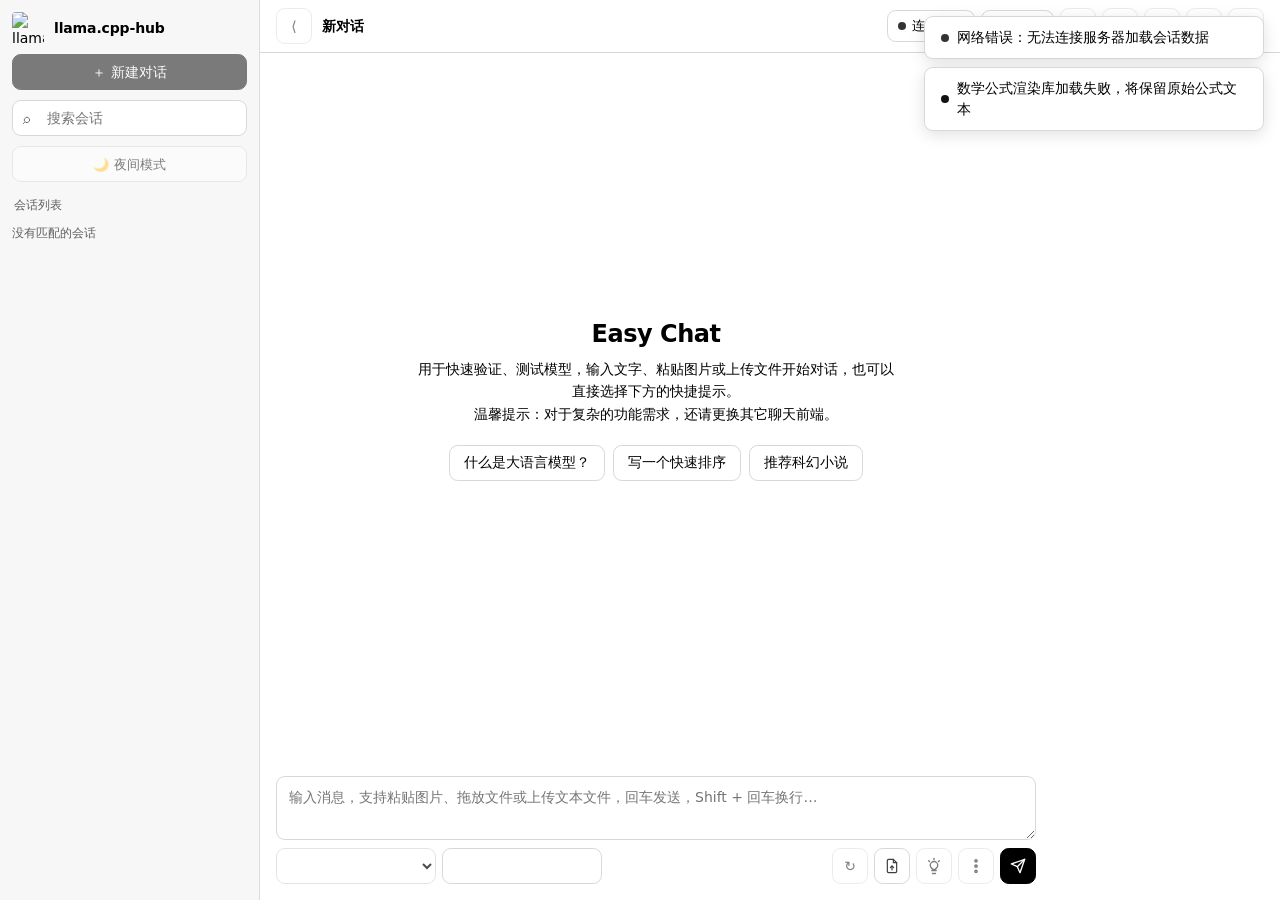
==== commit 9dda8207: "merge: sync upstream (unlimited chat attachments)" ====
--- a/src/main/resources/web/chat/index.html
+++ b/src/main/resources/web/chat/index.html
@@ -714,8 +714,8 @@
     const STATE_LOAD_TIMEOUT_MS = 30000;
     const STATE_SAVE_TIMEOUT_MS = 20000;
     const MAX_IMAGE_COUNT = 6;
-    const MAX_IMAGE_SIZE = 10 * 1024 * 1024;
-    const MAX_TEXT_FILE_SIZE = 512 * 1024;
+    const MAX_IMAGE_SIZE = Infinity;
+    const MAX_TEXT_FILE_SIZE = Infinity;
     const MAX_AUDIO_SIZE = Infinity;
     const MAX_VIDEO_SIZE = Infinity;
     const MAX_CHAT_BG_SIZE = 2 * 1024 * 1024;
--- a/src/main/resources/web/chat/index.css
+++ b/src/main/resources/web/chat/index.css
@@ -18,7 +18,14 @@
   --sidebar-bg: #f7f7f7;
   --sidebar-border: #dcdcdc;
   --sidebar-width: 260px;
+  --avatar-preview-width: 280px;
+  --chat-column-max: 768px;
   --chat-center-offset: 0px;
+  --model-status-loaded: #10b981;
+  --model-status-unloaded: var(--muted);
+  --hw-bar-normal: #10b981;
+  --hw-bar-warn: #f59e0b;
+  --hw-bar-danger: #ef4444;
   --fg-muted: #9ca3af;
   --hover: rgba(0,0,0,0.06);
   --panel: #f9fafb;
@@ -30,34 +37,48 @@
 }
 
 [data-theme="dark"] {
-  --bg: #1a1a2e;
-  --fg: #e0e0e0;
+  --bg: #1e1e1e;
+  --fg: #ffffff;
   --muted: #94a3b8;
-  --muted-bg: #1f2940;
+  --muted-bg: #1e1e1e;
   --border: #3a3a5c;
-  --input: #3a3a5c;
+  --input: #1e1e1e;
   --primary: #818cf8;
   --primary-hover: #6366f1;
   --primary-fg: #ffffff;
-  --secondary: #1f2940;
-  --secondary-fg: #e0e0e0;
+  --secondary: #1e1e1e;
+  --secondary-fg: #ffffff;
   --destructive: #ef4444;
   --success: #10b981;
   --accent: #818cf8;
   --ring: #4a4a6a;
-  --sidebar-bg: #16213e;
+  --sidebar-bg: #1e1e1e;
   --sidebar-border: #3a3a5c;
   --fg-muted: #6b7280;
   --hover: rgba(255,255,255,0.08);
-  --panel: #1a1a2e;
+  --panel: #1e1e1e;
   --danger: #ef4444;
+  color-scheme: dark;
+}
+
+[data-theme="dark"] select option {
+  background: #2a2a3e;
+  color: #e0e0e0;
+}
+
+[data-theme="dark"] .model-menu-item:hover:not(:disabled) {
+  background: rgba(255,255,255,0.1);
+}
+
+[data-theme="dark"] .model-menu-item.active {
+  background: rgba(255,255,255,0.14);
 }
 
 [data-theme="dark"] *:hover { scrollbar-color: rgba(255,255,255,0.15) transparent; }
 [data-theme="dark"] *::-webkit-scrollbar-thumb { background: rgba(255,255,255,0.15); }
 [data-theme="dark"] *:hover::-webkit-scrollbar-thumb { background: rgba(255,255,255,0.2); }
 [data-theme="dark"] *::-webkit-scrollbar-thumb:hover { background: rgba(255,255,255,0.3); }
-[data-theme="dark"] .topbar { background: rgba(26,26,46,0.94); border-bottom-color: var(--border); }
+[data-theme="dark"] .topbar { background: rgba(30,30,30,0.94); border-bottom-color: var(--border); }
 [data-theme="dark"] .composer-card { background: var(--secondary); border-color: var(--border); }
 [data-theme="dark"] .composer-card:focus-within { border-color: var(--primary); box-shadow: 0 0 0 3px rgba(129,140,248,0.25); }
 [data-theme="dark"] #promptInput { color: var(--fg); }
@@ -157,7 +178,7 @@
 .brand-mark {
   width: 32px;
   height: 32px;
-  border-radius: var(--radius);
+  border-radius: 4px;
   display: flex;
   align-items: center;
   justify-content: center;
@@ -304,6 +325,7 @@
   padding: 0 12px 0 34px;
   outline: none;
   font-size: 14px;
+  color: var(--fg);
   transition: border-color 0.15s ease, box-shadow 0.15s ease;
 }
 
@@ -469,6 +491,425 @@
   min-width: 0;
 }
 
+.main.has-background-image {
+  position: relative;
+  isolation: isolate;
+  background: transparent;
+}
+
+/* 背景图渲染层：始终 100% 显示，不再被主面板底色冲淡 */
+.main.has-background-image::after {
+  content: "";
+  position: absolute;
+  inset: 0;
+  background-image: var(--chat-bg-image, none);
+  background-size: cover;
+  background-position: center;
+  background-repeat: no-repeat;
+  opacity: 1;
+  z-index: -2;
+  pointer-events: none;
+}
+
+/* 去掉背景图上的全局淡化遮罩，让背景图在聊天气泡之外保持清晰。
+   透明度滑条只影响聊天气泡本身，不再影响整体背景。 */
+.main.has-background-image::before {
+  content: none;
+}
+
+.main.has-background-image .topbar {
+  background: color-mix(in srgb, var(--bg) calc((1 - var(--chat-bg-image-opacity)) * 84%), transparent);
+  backdrop-filter: blur(8px);
+  -webkit-backdrop-filter: blur(8px);
+}
+
+.main.has-background-image .chat-scroll {
+  background: transparent;
+}
+
+.main.has-background-image .composer-shell {
+  background: transparent;
+}
+
+.main.has-background-image .composer-card {
+  background: color-mix(in srgb, var(--bg) calc((1 - var(--chat-bg-image-opacity)) * 84%), transparent);
+  backdrop-filter: blur(8px);
+  -webkit-backdrop-filter: blur(8px);
+}
+
+.main.has-background-image .status-chip,
+.main.has-background-image .meta-chip {
+  background: color-mix(in srgb, var(--bg) calc((1 - var(--chat-bg-image-opacity)) * 84%), transparent);
+}
+
+.main.has-background-image .empty-card {
+  background: color-mix(in srgb, var(--bg) calc((1 - var(--chat-bg-image-opacity)) * 84%), transparent);
+  backdrop-filter: blur(8px);
+  -webkit-backdrop-filter: blur(8px);
+  border-radius: var(--radius);
+  padding: 20px 24px;
+}
+
+/* 消息气泡随背景透明度滑条变化：背景越不透明，气泡越透明。
+   把半透明背景从 .message 外层移到 .bubble 本身，避免消息区域出现大片遮挡背景图的底板。 */
+.main.has-background-image .message {
+  background: transparent;
+  backdrop-filter: none;
+  border-radius: 0;
+  padding: 16px 0;
+  margin: 0;
+}
+
+.main.has-background-image .message + .message {
+  border-top: none;
+}
+
+.main.has-background-image .message .bubble {
+  background: color-mix(in srgb, var(--bg) calc((1 - var(--chat-bg-image-opacity)) * 78%), transparent);
+  backdrop-filter: blur(8px);
+  -webkit-backdrop-filter: blur(8px);
+  border-radius: calc(var(--radius) + 4px);
+  padding: 14px 16px;
+}
+
+.main.has-background-image .message.user .message-head,
+.main.has-background-image .message.assistant .message-head {
+  background: color-mix(in srgb, var(--bg) calc((1 - var(--chat-bg-image-opacity)) * 78%), transparent);
+  backdrop-filter: blur(8px);
+  -webkit-backdrop-filter: blur(8px);
+  border-radius: calc(var(--radius) + 4px);
+  padding: 6px 10px;
+  margin-bottom: 6px;
+}
+
+/* 消息内各类“卡片/代码块”也一起变淡 */
+.main.has-background-image .reasoning-box,
+.main.has-background-image .tool-result-box,
+.main.has-background-image .html-preview-box,
+.main.has-background-image .message-file-card,
+.main.has-background-image .message-image-caption,
+.main.has-background-image .bubble pre,
+.main.has-background-image .bubble :not(pre) > code,
+.main.has-background-image .message th,
+.main.has-background-image .message-performance,
+.main.has-background-image .code-copy-btn {
+  background: color-mix(in srgb, var(--muted-bg) calc((1 - var(--chat-bg-image-opacity)) * 86%), transparent);
+}
+
+/* pre 里的 code 不要再叠加一层背景 */
+.main.has-background-image .message pre code {
+  background: transparent;
+}
+
+.main.has-background-image .message-edit-input,
+.main.has-background-image .composer-input {
+  background: color-mix(in srgb, var(--bg) calc((1 - var(--chat-bg-image-opacity)) * 84%), transparent);
+}
+
+/* 根据背景图整体亮度自动切换聊天区文字颜色：
+   偏亮的背景用深色字，偏暗的背景用浅色字（类似 Android 导航栏自适应）。 */
+.main.has-background-image.chat-bg-bright {
+  --chat-contrast-fg: #000000;
+  --chat-contrast-muted: #444;
+}
+
+.main.has-background-image.chat-bg-dark {
+  --chat-contrast-fg: #ffffff;
+  --chat-contrast-muted: #bbb;
+}
+
+/* 主要文字颜色 */
+.main.has-background-image.chat-bg-bright .topbar,
+.main.has-background-image.chat-bg-dark .topbar,
+.main.has-background-image.chat-bg-bright .message,
+.main.has-background-image.chat-bg-dark .message,
+.main.has-background-image.chat-bg-bright .composer-card,
+.main.has-background-image.chat-bg-dark .composer-card,
+.main.has-background-image.chat-bg-bright .empty-card,
+.main.has-background-image.chat-bg-dark .empty-card,
+.main.has-background-image.chat-bg-bright .empty-card h3,
+.main.has-background-image.chat-bg-dark .empty-card h3,
+.main.has-background-image.chat-bg-bright .empty-card p,
+.main.has-background-image.chat-bg-dark .empty-card p,
+.main.has-background-image.chat-bg-bright .message-edit,
+.main.has-background-image.chat-bg-dark .message-edit,
+.main.has-background-image.chat-bg-bright .icon-button,
+.main.has-background-image.chat-bg-dark .icon-button,
+.main.has-background-image.chat-bg-bright .ghost-button,
+.main.has-background-image.chat-bg-dark .ghost-button,
+.main.has-background-image.chat-bg-bright .image-upload-btn,
+.main.has-background-image.chat-bg-dark .image-upload-btn,
+.main.has-background-image.chat-bg-bright .model-select,
+.main.has-background-image.chat-bg-dark .model-select,
+.main.has-background-image.chat-bg-bright .composer-input,
+.main.has-background-image.chat-bg-dark .composer-input,
+.main.has-background-image.chat-bg-bright .message-edit-input,
+.main.has-background-image.chat-bg-dark .message-edit-input,
+.main.has-background-image.chat-bg-bright .status-chip,
+.main.has-background-image.chat-bg-dark .status-chip,
+.main.has-background-image.chat-bg-bright .meta-chip,
+.main.has-background-image.chat-bg-dark .meta-chip,
+.main.has-background-image.chat-bg-bright .message-file-title,
+.main.has-background-image.chat-bg-dark .message-file-title {
+  color: var(--chat-contrast-fg);
+}
+
+/* 次要/辅助文字颜色 */
+.main.has-background-image.chat-bg-bright .message-head,
+.main.has-background-image.chat-bg-dark .message-head,
+.main.has-background-image.chat-bg-bright .message-action,
+.main.has-background-image.chat-bg-dark .message-action,
+.main.has-background-image.chat-bg-bright .message-response-count,
+.main.has-background-image.chat-bg-dark .message-response-count,
+.main.has-background-image.chat-bg-bright .message-performance,
+.main.has-background-image.chat-bg-dark .message-performance,
+.main.has-background-image.chat-bg-bright .context-usage,
+.main.has-background-image.chat-bg-dark .context-usage,
+.main.has-background-image.chat-bg-bright .message-file-meta,
+.main.has-background-image.chat-bg-dark .message-file-meta,
+.main.has-background-image.chat-bg-bright .message-image-caption,
+.main.has-background-image.chat-bg-dark .message-image-caption,
+.main.has-background-image.chat-bg-bright .draft-file-meta,
+.main.has-background-image.chat-bg-dark .draft-file-meta,
+.main.has-background-image.chat-bg-bright .message-edit-hint,
+.main.has-background-image.chat-bg-dark .message-edit-hint,
+.main.has-background-image.chat-bg-bright .reasoning-box,
+.main.has-background-image.chat-bg-dark .reasoning-box,
+.main.has-background-image.chat-bg-bright .reasoning-state,
+.main.has-background-image.chat-bg-dark .reasoning-state,
+.main.has-background-image.chat-bg-bright .reasoning-caret,
+.main.has-background-image.chat-bg-dark .reasoning-caret,
+.main.has-background-image.chat-bg-bright .reasoning-body,
+.main.has-background-image.chat-bg-dark .reasoning-body,
+.main.has-background-image.chat-bg-bright .tool-call-box,
+.main.has-background-image.chat-bg-dark .tool-call-box,
+.main.has-background-image.chat-bg-bright .tool-result-box,
+.main.has-background-image.chat-bg-dark .tool-result-box,
+.main.has-background-image.chat-bg-bright .tool-call-list-title,
+.main.has-background-image.chat-bg-dark .tool-call-list-title,
+.main.has-background-image.chat-bg-bright .tool-result-label,
+.main.has-background-image.chat-bg-dark .tool-result-label,
+.main.has-background-image.chat-bg-bright .tool-call-list-state,
+.main.has-background-image.chat-bg-dark .tool-call-list-state,
+.main.has-background-image.chat-bg-bright .tool-result-state,
+.main.has-background-image.chat-bg-dark .tool-result-state,
+.main.has-background-image.chat-bg-bright .tool-call-caret,
+.main.has-background-image.chat-bg-dark .tool-call-caret,
+.main.has-background-image.chat-bg-bright .tool-result-caret,
+.main.has-background-image.chat-bg-dark .tool-result-caret,
+.main.has-background-image.chat-bg-bright .html-preview-box,
+.main.has-background-image.chat-bg-dark .html-preview-box,
+.main.has-background-image.chat-bg-bright .html-preview-meta-info,
+.main.has-background-image.chat-bg-dark .html-preview-meta-info,
+.main.has-background-image.chat-bg-bright .html-preview-caret,
+.main.has-background-image.chat-bg-dark .html-preview-caret,
+.main.has-background-image.chat-bg-bright .bubble blockquote,
+.main.has-background-image.chat-bg-dark .bubble blockquote,
+.main.has-background-image.chat-bg-bright .code-copy-btn,
+.main.has-background-image.chat-bg-dark .code-copy-btn,
+.main.has-background-image.chat-bg-bright .bubble pre code[data-lang]::before,
+.main.has-background-image.chat-bg-dark .bubble pre code[data-lang]::before,
+.main.has-background-image.chat-bg-bright .message th,
+.main.has-background-image.chat-bg-dark .message th,
+.main.has-background-image.chat-bg-bright .composer-input::placeholder,
+.main.has-background-image.chat-bg-dark .composer-input::placeholder,
+.main.has-background-image.chat-bg-bright .message-edit-input::placeholder,
+.main.has-background-image.chat-bg-dark .message-edit-input::placeholder {
+  color: var(--chat-contrast-muted);
+}
+
+/* 标题/强调文字保持主色 */
+.main.has-background-image.chat-bg-bright .message-head strong,
+.main.has-background-image.chat-bg-dark .message-head strong {
+  color: var(--chat-contrast-fg);
+}
+
+/* 消息头部信息（模型名、时间、Token 用量）使用主对比色 */
+.main.has-background-image.chat-bg-bright .message-head,
+.main.has-background-image.chat-bg-dark .message-head,
+.main.has-background-image.chat-bg-bright .context-usage,
+.main.has-background-image.chat-bg-dark .context-usage,
+.main.has-background-image.chat-bg-bright .message-head .message-time,
+.main.has-background-image.chat-bg-dark .message-head .message-time {
+  color: var(--chat-contrast-fg);
+}
+
+/* 悬停状态用对比色做 subtle 高亮 */
+.main.has-background-image.chat-bg-bright .message-action:hover:not(:disabled),
+.main.has-background-image.chat-bg-dark .message-action:hover:not(:disabled),
+.main.has-background-image.chat-bg-bright .icon-button:hover:not(:disabled),
+.main.has-background-image.chat-bg-dark .icon-button:hover:not(:disabled),
+.main.has-background-image.chat-bg-bright .ghost-button:hover:not(:disabled),
+.main.has-background-image.chat-bg-dark .ghost-button:hover:not(:disabled),
+.main.has-background-image.chat-bg-bright .image-upload-btn:hover:not(:disabled),
+.main.has-background-image.chat-bg-dark .image-upload-btn:hover:not(:disabled),
+.main.has-background-image.chat-bg-bright .html-preview-head:hover,
+.main.has-background-image.chat-bg-dark .html-preview-head:hover {
+  color: var(--chat-contrast-fg);
+  background: color-mix(in srgb, var(--chat-contrast-fg) 12%, transparent);
+}
+
+/* 保留特殊状态按钮的原有颜色 */
+.main.has-background-image.chat-bg-bright .send-toggle-button.is-stop,
+.main.has-background-image.chat-bg-dark .send-toggle-button.is-stop {
+  color: #b91c1c;
+}
+
+/* 标题类标签保持主色 */
+.main.has-background-image.chat-bg-bright .reasoning-label,
+.main.has-background-image.chat-bg-dark .reasoning-label,
+.main.has-background-image.chat-bg-bright .tool-result-label,
+.main.has-background-image.chat-bg-dark .tool-result-label,
+.main.has-background-image.chat-bg-bright .html-preview-label,
+.main.has-background-image.chat-bg-dark .html-preview-label {
+  color: var(--chat-contrast-fg);
+}
+
+/* 100% 透明度时，强制 Markdown 正文统一使用对比色（代码块语法高亮除外） */
+.main.has-background-image.chat-bg-bright .bubble p,
+.main.has-background-image.chat-bg-dark .bubble p,
+.main.has-background-image.chat-bg-bright .bubble li,
+.main.has-background-image.chat-bg-dark .bubble li,
+.main.has-background-image.chat-bg-bright .bubble h1,
+.main.has-background-image.chat-bg-dark .bubble h1,
+.main.has-background-image.chat-bg-bright .bubble h2,
+.main.has-background-image.chat-bg-dark .bubble h2,
+.main.has-background-image.chat-bg-bright .bubble h3,
+.main.has-background-image.chat-bg-dark .bubble h3,
+.main.has-background-image.chat-bg-bright .bubble h4,
+.main.has-background-image.chat-bg-dark .bubble h4,
+.main.has-background-image.chat-bg-bright .bubble h5,
+.main.has-background-image.chat-bg-dark .bubble h5,
+.main.has-background-image.chat-bg-bright .bubble h6,
+.main.has-background-image.chat-bg-dark .bubble h6,
+.main.has-background-image.chat-bg-bright .bubble a,
+.main.has-background-image.chat-bg-dark .bubble a,
+.main.has-background-image.chat-bg-bright .bubble blockquote,
+.main.has-background-image.chat-bg-dark .bubble blockquote,
+.main.has-background-image.chat-bg-bright .bubble th,
+.main.has-background-image.chat-bg-dark .bubble th,
+.main.has-background-image.chat-bg-bright .bubble td,
+.main.has-background-image.chat-bg-dark .bubble td,
+.main.has-background-image.chat-bg-bright .bubble :not(pre) > code,
+.main.has-background-image.chat-bg-dark .bubble :not(pre) > code,
+.main.has-background-image.chat-bg-bright .reasoning-body p,
+.main.has-background-image.chat-bg-dark .reasoning-body p,
+.main.has-background-image.chat-bg-bright .reasoning-body li,
+.main.has-background-image.chat-bg-dark .reasoning-body li,
+.main.has-background-image.chat-bg-bright .reasoning-body h1,
+.main.has-background-image.chat-bg-dark .reasoning-body h1,
+.main.has-background-image.chat-bg-bright .reasoning-body h2,
+.main.has-background-image.chat-bg-dark .reasoning-body h2,
+.main.has-background-image.chat-bg-bright .reasoning-body h3,
+.main.has-background-image.chat-bg-dark .reasoning-body h3,
+.main.has-background-image.chat-bg-bright .reasoning-body h4,
+.main.has-background-image.chat-bg-dark .reasoning-body h4,
+.main.has-background-image.chat-bg-bright .reasoning-body h5,
+.main.has-background-image.chat-bg-dark .reasoning-body h5,
+.main.has-background-image.chat-bg-bright .reasoning-body h6,
+.main.has-background-image.chat-bg-dark .reasoning-body h6,
+.main.has-background-image.chat-bg-bright .reasoning-body a,
+.main.has-background-image.chat-bg-dark .reasoning-body a,
+.main.has-background-image.chat-bg-bright .reasoning-body blockquote,
+.main.has-background-image.chat-bg-dark .reasoning-body blockquote {
+  color: var(--chat-contrast-fg);
+}
+
+/* 100% 透明度时，代码块也统一为对比单色，避免 highlight.js 主题色在透明背景上看不清。
+   这会临时牺牲语法高亮颜色，但换来可读性。 */
+.main.has-background-image.chat-bg-bright .bubble pre code,
+.main.has-background-image.chat-bg-dark .bubble pre code,
+.main.has-background-image.chat-bg-bright .reasoning-body pre code,
+.main.has-background-image.chat-bg-dark .reasoning-body pre code {
+  color: var(--chat-contrast-fg);
+}
+
+.main.has-background-image.chat-bg-bright .bubble pre code span,
+.main.has-background-image.chat-bg-dark .bubble pre code span,
+.main.has-background-image.chat-bg-bright .reasoning-body pre code span,
+.main.has-background-image.chat-bg-dark .reasoning-body pre code span {
+  color: inherit;
+}
+
+/* ── Avatar preview panel (right sidebar) ── */
+.avatar-preview-panel {
+  display: none;
+  background: var(--sidebar-bg);
+  border-left: 1px solid var(--sidebar-border);
+  flex-direction: column;
+  overflow: hidden;
+  min-width: 0;
+}
+
+.avatar-preview-panel-inner {
+  display: flex;
+  flex-direction: column;
+  height: 100%;
+  padding: 16px;
+  gap: 16px;
+}
+
+.avatar-preview-panel-head {
+  display: flex;
+  align-items: center;
+  justify-content: space-between;
+  gap: 12px;
+  font-size: 15px;
+  font-weight: 600;
+  color: var(--fg);
+}
+
+.avatar-preview-panel-head .icon-button {
+  width: 28px;
+  height: 28px;
+  font-size: 18px;
+}
+
+.avatar-preview-panel-body {
+  flex: 1 1 auto;
+  display: flex;
+  align-items: center;
+  justify-content: center;
+  min-height: 0;
+  overflow: hidden;
+}
+
+.avatar-preview-panel-body img {
+  max-width: 100%;
+  max-height: 100%;
+  object-fit: contain;
+  border-radius: 16px;
+  box-shadow: 0 4px 24px rgba(0, 0, 0, 0.12);
+}
+
+@media (min-width: 1200px) {
+  body.avatar-preview-open .avatar-preview-panel {
+    display: flex;
+  }
+
+  body.avatar-preview-open .app {
+    grid-template-columns: var(--sidebar-width) minmax(0, 1fr) var(--avatar-preview-width);
+  }
+
+  body.avatar-preview-open.sidebar-collapsed .app {
+    grid-template-columns: 0 minmax(0, 1fr) var(--avatar-preview-width);
+  }
+
+  body.avatar-preview-open:not(.sidebar-collapsed) {
+    --chat-center-offset: max(
+      calc((var(--avatar-preview-width) - var(--sidebar-width)) / 2),
+      calc((var(--sidebar-width) + var(--avatar-preview-width) + var(--chat-column-max) + 24px - 100vw) / 2)
+    );
+  }
+
+  body.avatar-preview-open.sidebar-collapsed {
+    --chat-center-offset: max(
+      calc(var(--avatar-preview-width) / 2),
+      calc((var(--avatar-preview-width) + var(--chat-column-max) + 24px - 100vw) / 2)
+    );
+  }
+}
+
 .topbar {
   display: flex;
   align-items: center;
@@ -508,6 +949,28 @@
   flex-wrap: wrap;
   min-width: 0;
   max-width: 100%;
+}
+
+/* 统一顶部栏功能按钮为透明背景，避免 ghost-button 在日间/夜间模式出现异色底 */
+.topbar-actions .ghost-button,
+.topbar-actions .ghost-button:hover:not(:disabled) {
+  background: transparent;
+}
+
+.topbar-actions .icon-button:hover:not(:disabled) {
+  background: rgba(127, 127, 127, 0.15);
+}
+
+/* 统一底部 composer 栏控件为透明背景 */
+.composer-bar .model-select,
+.composer-bar .model-select:focus,
+.composer-bar .image-upload-btn,
+.composer-bar .image-upload-btn:hover:not(:disabled) {
+  background: transparent;
+}
+
+.composer-bar .model-select:focus {
+  box-shadow: 0 0 0 2px transparent, 0 0 0 4px var(--ring);
 }
 
 .menu-wrap {
@@ -544,7 +1007,7 @@
   position: absolute;
   bottom: calc(100% + 8px);
   right: 0;
-  min-width: 110px;
+  min-width: 200px;
   padding: 6px;
   border: 1px solid var(--border);
   border-radius: calc(var(--radius) + 2px);
@@ -562,12 +1025,13 @@
 
 .thinking-menu-item {
   width: 100%;
-  min-height: 34px;
+  min-height: 32px;
   padding: 0 12px;
   border: none;
   border-radius: calc(var(--radius) - 2px);
   background: transparent;
   text-align: left;
+  font-size: 13px;
   display: inline-flex;
   align-items: center;
   justify-content: space-between;
@@ -575,6 +1039,11 @@
 
 .thinking-menu-item:hover {
   background: var(--secondary);
+}
+
+.thinking-menu-item:disabled {
+  opacity: 0.4;
+  cursor: not-allowed;
 }
 
 .thinking-menu-item.active {
@@ -585,6 +1054,430 @@
 .thinking-menu-item.active::after {
   content: "✓";
   font-size: 12px;
+}
+
+/* ── Model select popup ── */
+.model-select-wrap {
+  position: relative;
+  display: inline-flex;
+}
+
+#modelSelectBtn {
+  display: inline-flex;
+  align-items: center;
+  gap: 6px;
+  text-align: left;
+  cursor: pointer;
+  overflow: hidden;
+}
+
+#modelSelectBtn .model-select-label {
+  flex: 1 1 auto;
+  min-width: 0;
+  overflow: hidden;
+  text-overflow: ellipsis;
+  white-space: nowrap;
+}
+
+#modelSelectBtn .model-select-caret {
+  flex: 0 0 auto;
+  margin-left: 2px;
+  color: var(--muted);
+  font-size: 10px;
+  line-height: 1;
+}
+
+#modelSelectBtn .model-status-dot {
+  flex: 0 0 auto;
+}
+
+.model-menu {
+  position: absolute;
+  bottom: calc(100% + 8px);
+  left: 0;
+  width: min(440px, 92vw);
+  max-height: min(50vh, 420px);
+  padding: 0;
+  border: 1px solid var(--border);
+  border-radius: calc(var(--radius) + 2px);
+  background: var(--bg);
+  box-shadow: 0 12px 28px rgba(0, 0, 0, 0.16);
+  display: none;
+  flex-direction: column;
+  z-index: 30;
+  overflow: hidden;
+}
+
+.model-menu.open {
+  display: flex;
+}
+
+.model-menu-search {
+  flex: 0 0 auto;
+  padding: 8px;
+  border-bottom: 1px solid var(--border);
+  background: var(--bg);
+}
+
+.model-menu-search input {
+  width: 100%;
+  height: 30px;
+  padding: 0 10px;
+  border: 1px solid var(--border);
+  border-radius: calc(var(--radius) - 2px);
+  background: var(--bg);
+  outline: none;
+  font-size: 13px;
+  color: var(--fg);
+}
+
+.model-menu-search input:focus {
+  border-color: var(--ring);
+  box-shadow: 0 0 0 2px var(--bg), 0 0 0 4px var(--ring);
+}
+
+.model-menu-list {
+  flex: 1 1 auto;
+  overflow-y: auto;
+  padding: 6px;
+  display: flex;
+  flex-direction: column;
+  gap: 2px;
+  min-height: 60px;
+}
+
+.model-menu-group {
+  padding: 6px 12px 2px;
+  font-size: 11px;
+  color: var(--muted);
+  font-weight: 600;
+  user-select: none;
+}
+
+.model-menu-item {
+  width: 100%;
+  min-height: 36px;
+  padding: 6px 10px;
+  border: none;
+  border-radius: calc(var(--radius) - 2px);
+  background: transparent;
+  text-align: left;
+  font-size: 13px;
+  display: flex;
+  align-items: center;
+  justify-content: space-between;
+  gap: 10px;
+  color: var(--fg);
+}
+
+.model-menu-item:hover:not(:disabled) {
+  background: var(--secondary);
+}
+
+.model-menu-item.active {
+  background: var(--secondary);
+  font-weight: 600;
+}
+
+.model-menu-item:disabled {
+  cursor: default;
+  opacity: 0.7;
+}
+
+.model-menu-item-left {
+  flex: 1 1 auto;
+  min-width: 0;
+  display: flex;
+  align-items: center;
+  gap: 8px;
+}
+
+.model-menu-name {
+  min-width: 0;
+  overflow: hidden;
+  text-overflow: ellipsis;
+  white-space: nowrap;
+}
+
+.model-menu-node {
+  flex: 0 0 auto;
+  font-size: 10px;
+  line-height: 1;
+  padding: 3px 6px;
+  border-radius: 999px;
+  background: var(--muted-bg);
+  color: var(--muted);
+  white-space: nowrap;
+}
+
+.model-menu-item-right {
+  flex: 0 0 auto;
+  display: flex;
+  align-items: center;
+  gap: 8px;
+}
+
+.model-status-dot {
+  width: 8px;
+  height: 8px;
+  border-radius: 999px;
+  background: var(--model-status-unloaded);
+  flex: 0 0 auto;
+}
+
+.model-status-dot.loaded {
+  background: var(--model-status-loaded);
+}
+
+.model-menu-check {
+  font-size: 12px;
+  color: var(--fg);
+  visibility: hidden;
+}
+
+.model-menu-item.active .model-menu-check {
+  visibility: visible;
+}
+
+.model-menu-action {
+  flex: 0 0 auto;
+  display: inline-flex;
+  align-items: center;
+  justify-content: center;
+  min-width: 40px;
+  padding: 2px 8px;
+  font-size: 11px;
+  line-height: 1.4;
+  border: 1px solid var(--border);
+  border-radius: 999px;
+  background: transparent;
+  color: var(--fg);
+  cursor: pointer;
+  user-select: none;
+  transition: background var(--transition-speed, 0.15s), border-color var(--transition-speed, 0.15s), color var(--transition-speed, 0.15s);
+}
+
+.model-menu-action:hover {
+  background: var(--secondary);
+  border-color: var(--primary);
+}
+
+.model-menu-action[data-action="unload"]:hover {
+  border-color: var(--danger);
+  color: var(--danger);
+}
+
+.model-menu-action.loading {
+  cursor: default;
+  opacity: 0.65;
+}
+
+.model-menu-item:disabled .model-menu-action,
+.model-menu-action[aria-disabled="true"] {
+  pointer-events: none;
+}
+
+.model-menu-empty {
+  padding: 14px 12px;
+  font-size: 13px;
+  color: var(--muted);
+  text-align: center;
+}
+
+/* ── Hardware status popup ── */
+.hw-stat-wrap {
+  position: relative;
+  display: inline-flex;
+}
+
+.hw-stat-panel {
+  position: fixed;
+  width: min(420px, 94vw);
+  max-height: min(70vh, 560px);
+  border: 1px solid var(--border);
+  border-radius: calc(var(--radius) + 2px);
+  background: var(--bg);
+  box-shadow: 0 12px 28px rgba(0, 0, 0, 0.16);
+  display: none;
+  flex-direction: column;
+  z-index: 200;
+  overflow: hidden;
+}
+
+.hw-stat-panel.open {
+  display: flex;
+}
+
+.hw-stat-head {
+  flex: 0 0 auto;
+  display: flex;
+  align-items: center;
+  gap: 8px;
+  padding: 8px 10px;
+  border-bottom: 1px solid var(--border);
+}
+
+.hw-stat-node-select {
+  height: 28px;
+  flex: 0 1 auto;
+  max-width: 180px;
+  padding: 0 6px;
+  border: 1px solid var(--border);
+  border-radius: 6px;
+  background: var(--bg);
+  color: var(--fg);
+  font-size: 12px;
+  outline: none;
+}
+
+.hw-stat-node-select:focus {
+  border-color: var(--ring);
+  box-shadow: 0 0 0 2px var(--bg), 0 0 0 4px var(--ring);
+}
+
+.hw-stat-timestamp {
+  margin-left: auto;
+  font-size: 10px;
+  color: var(--muted);
+  white-space: nowrap;
+}
+
+.hw-stat-content {
+  flex: 1 1 auto;
+  overflow-y: auto;
+  padding: 10px 12px;
+  display: flex;
+  flex-direction: column;
+  gap: 12px;
+  min-height: 80px;
+}
+
+.hw-stat-section {
+  display: flex;
+  flex-direction: column;
+  gap: 6px;
+}
+
+.hw-stat-section-title {
+  font-size: 11px;
+  font-weight: 600;
+  color: var(--muted);
+  text-transform: uppercase;
+  letter-spacing: 0.04em;
+}
+
+.hw-stat-row {
+  display: flex;
+  justify-content: space-between;
+  gap: 8px;
+  font-size: 12px;
+  align-items: center;
+}
+
+.hw-stat-row .hw-stat-label {
+  color: var(--muted);
+  flex: 0 0 auto;
+}
+
+.hw-stat-row .hw-stat-value {
+  color: var(--fg);
+  text-align: right;
+  overflow: hidden;
+  text-overflow: ellipsis;
+  white-space: nowrap;
+}
+
+.hw-stat-bar {
+  height: 6px;
+  border-radius: 999px;
+  background: var(--muted-bg);
+  overflow: hidden;
+}
+
+.hw-stat-bar-fill {
+  height: 100%;
+  border-radius: 999px;
+  background: var(--hw-bar-normal);
+  transition: width 0.2s ease;
+}
+
+.hw-stat-bar-fill.warn {
+  background: var(--hw-bar-warn);
+}
+
+.hw-stat-bar-fill.danger {
+  background: var(--hw-bar-danger);
+}
+
+.hw-stat-bar-row {
+  display: flex;
+  justify-content: space-between;
+  font-size: 10px;
+  color: var(--muted);
+  margin-top: 3px;
+}
+
+.hw-stat-gpu {
+  border: 1px solid var(--border);
+  border-radius: 8px;
+  padding: 8px 10px;
+  display: flex;
+  flex-direction: column;
+  gap: 6px;
+}
+
+.hw-stat-gpu-head {
+  display: flex;
+  align-items: center;
+  gap: 6px;
+  flex-wrap: wrap;
+}
+
+.hw-stat-gpu-name {
+  font-size: 12px;
+  font-weight: 600;
+  color: var(--fg);
+  overflow: hidden;
+  text-overflow: ellipsis;
+  white-space: nowrap;
+}
+
+.hw-stat-tag {
+  font-size: 10px;
+  padding: 2px 6px;
+  border-radius: 999px;
+  background: var(--muted-bg);
+  color: var(--muted);
+  white-space: nowrap;
+}
+
+.hw-stat-value.warn {
+  color: var(--hw-bar-warn);
+}
+
+.hw-stat-value.danger {
+  color: var(--hw-bar-danger);
+}
+
+.hw-stat-empty,
+.hw-stat-error {
+  padding: 16px 12px;
+  font-size: 13px;
+  text-align: center;
+}
+
+.hw-stat-empty {
+  color: var(--muted);
+}
+
+.hw-stat-error {
+  color: var(--hw-bar-danger);
+}
+
+#exportMenu {
+  top: calc(100% + 10px);
+  bottom: auto;
+  right: 0;
 }
 
 .status-chip,
@@ -623,7 +1516,7 @@
 }
 
 .chat-column {
-  width: min(100%, 768px);
+  width: min(100%, var(--chat-column-max));
   margin: 0 auto;
   display: flex;
   flex-direction: column;
@@ -631,6 +1524,189 @@
   min-width: 0;
   transform: translateX(var(--chat-center-offset));
   transition: transform 0.2s ease;
+}
+
+/* ── Message rail (right-side quick navigation) ── */
+.main {
+  position: relative;
+}
+
+.message-rail {
+  position: absolute;
+  top: 50%;
+  right: 18px;
+  transform: translateY(-50%);
+  width: 14px;
+  height: min(60vh, 420px);
+  max-height: 420px;
+  z-index: 10;
+  border-radius: calc(var(--radius) + 2px);
+  border: 1px solid transparent;
+  background: transparent;
+  box-shadow: none;
+  overflow: hidden;
+  transition: width 0.22s var(--ease-out), background 0.2s ease, border-color 0.2s ease, box-shadow 0.2s ease;
+  pointer-events: auto;
+}
+
+.message-rail.expanded {
+  width: 220px;
+  border-color: var(--border);
+  background: var(--bg);
+  box-shadow: 0 8px 32px rgba(0, 0, 0, 0.12);
+}
+
+.message-rail-track {
+  position: absolute;
+  top: 0;
+  right: 0;
+  bottom: 0;
+  width: 14px;
+  display: flex;
+  flex-direction: column;
+  justify-content: center;
+  align-items: center;
+  gap: 8px;
+  padding: 12px 0;
+  overflow-y: auto;
+  scrollbar-width: none;
+}
+
+.message-rail-track::-webkit-scrollbar {
+  display: none;
+}
+
+.message-rail-marker {
+  width: 8px;
+  height: 2px;
+  border: none;
+  border-radius: 999px;
+  background: var(--muted);
+  opacity: 0.35;
+  flex-shrink: 0;
+  cursor: pointer;
+  padding: 0;
+  transition: opacity 0.15s ease, background 0.15s ease, transform 0.15s ease;
+}
+
+.message-rail-marker.user { background: var(--fg); opacity: 0.5; }
+.message-rail-marker.assistant { background: var(--primary); opacity: 0.55; }
+.message-rail-marker.tool { background: var(--accent); opacity: 0.45; }
+
+.message-rail.expanded .message-rail-marker,
+.message-rail-marker:hover {
+  opacity: 0.85;
+}
+
+.message-rail-panel {
+  position: absolute;
+  top: 0;
+  right: 0;
+  bottom: 0;
+  width: 220px;
+  background: var(--bg);
+  display: flex;
+  flex-direction: column;
+  opacity: 0;
+  transform: translateX(12px);
+  transition: opacity 0.2s ease, transform 0.2s var(--ease-out);
+  pointer-events: none;
+}
+
+.message-rail.expanded .message-rail-panel {
+  opacity: 1;
+  transform: translateX(0);
+  pointer-events: auto;
+}
+
+.message-rail-header {
+  flex: 0 0 auto;
+  padding: 12px 14px;
+  font-size: 13px;
+  font-weight: 600;
+  color: var(--fg);
+  border-bottom: 1px solid var(--border);
+  white-space: nowrap;
+  overflow: hidden;
+  text-overflow: ellipsis;
+}
+
+.message-rail-list {
+  flex: 1 1 auto;
+  overflow-y: auto;
+  padding: 8px 10px;
+  display: flex;
+  flex-direction: column;
+  gap: 2px;
+}
+
+.message-rail-item {
+  width: 100%;
+  border: none;
+  border-radius: calc(var(--radius) - 2px);
+  background: transparent;
+  padding: 7px 8px;
+  display: flex;
+  align-items: flex-start;
+  gap: 8px;
+  text-align: left;
+  color: var(--fg);
+  cursor: pointer;
+  transition: background 0.15s ease;
+}
+
+.message-rail-item:hover {
+  background: var(--secondary);
+}
+
+.message-rail-item-dot {
+  width: 6px;
+  height: 6px;
+  border-radius: 999px;
+  background: var(--muted);
+  flex: 0 0 auto;
+  margin-top: 5px;
+  opacity: 0.55;
+}
+
+.message-rail-item.user .message-rail-item-dot { background: var(--fg); opacity: 0.8; }
+.message-rail-item.assistant .message-rail-item-dot { background: var(--primary); opacity: 0.85; }
+.message-rail-item.tool .message-rail-item-dot { background: var(--accent); opacity: 0.7; }
+
+.message-rail-item-text {
+  flex: 1 1 auto;
+  min-width: 0;
+  font-size: 12px;
+  line-height: 1.45;
+  color: var(--muted);
+  white-space: nowrap;
+  overflow: hidden;
+  text-overflow: ellipsis;
+}
+
+.message-rail-item:hover .message-rail-item-text {
+  color: var(--fg);
+}
+
+.message-rail-highlight {
+  animation: messageRailPulse 1.2s ease both;
+}
+
+@keyframes messageRailPulse {
+  0% { background: transparent; }
+  15% { background: color-mix(in srgb, var(--primary) 14%, transparent); }
+  100% { background: transparent; }
+}
+
+[data-theme="dark"] .message-rail.expanded,
+[data-theme="dark"] .message-rail.expanded .message-rail-panel {
+  background: var(--panel);
+}
+
+@media (max-width: 760px) {
+  .message-rail {
+    display: none;
+  }
 }
 
 /* ── Empty state ── */
@@ -657,7 +1733,7 @@
 
 .empty-card p {
   margin: 0;
-  color: var(--muted);
+  color: var(--fg);
   line-height: 1.6;
   font-size: 14px;
 }
@@ -681,8 +1757,16 @@
   transition: background 0.15s ease;
 }
 
+[data-theme="dark"] .empty-hint {
+  background: #2a2a3e;
+}
+
 .empty-hint:hover {
   background: var(--secondary);
+}
+
+[data-theme="dark"] .empty-hint:hover {
+  background: rgba(255,255,255,0.1);
 }
 
 .empty-hint:active {
@@ -717,6 +1801,18 @@
   font-weight: 600;
   color: var(--fg);
   flex: 1;
+}
+
+.message-head .context-usage {
+  font-size: 12px;
+  color: var(--fg);
+  white-space: nowrap;
+}
+
+.message-head .message-time {
+  font-size: 12px;
+  color: var(--fg);
+  white-space: nowrap;
 }
 
 .message.user .message-head,
@@ -728,14 +1824,22 @@
 }
 
 .avatar {
-  width: 28px;
-  height: 28px;
+  width: 40px;
+  height: 40px;
   border-radius: 999px;
   display: inline-grid;
   place-items: center;
-  font-size: 12px;
+  font-size: 14px;
   font-weight: 600;
   flex: 0 0 auto;
+  overflow: hidden;
+  user-select: none;
+  -webkit-user-select: none;
+}
+
+.message.assistant .avatar,
+.typing-indicator .avatar {
+  cursor: pointer;
 }
 
 .message.user .avatar {
@@ -746,6 +1850,231 @@
 .message.assistant .avatar {
   background: var(--primary);
   color: var(--primary-fg);
+}
+
+.avatar img {
+  width: 100%;
+  height: 100%;
+  object-fit: cover;
+  border-radius: 999px;
+  display: block;
+}
+
+.assistant-avatar-row {
+  display: flex;
+  align-items: center;
+  gap: 14px;
+  margin-top: 8px;
+}
+
+.assistant-avatar-preview {
+  width: 48px;
+  height: 48px;
+  border-radius: 999px;
+  overflow: hidden;
+  flex: 0 0 auto;
+  background: var(--primary);
+  color: var(--primary-fg);
+  display: inline-grid;
+  place-items: center;
+  font-size: 18px;
+  font-weight: 600;
+}
+
+.assistant-avatar-preview img {
+  width: 100%;
+  height: 100%;
+  object-fit: cover;
+  display: block;
+}
+
+.assistant-avatar-placeholder {
+  user-select: none;
+}
+
+.assistant-avatar-actions {
+  display: flex;
+  align-items: center;
+  gap: 8px;
+}
+
+.assistant-avatar-actions .ghost-button {
+  padding: 6px 12px;
+  font-size: 13px;
+}
+
+.assistant-avatar-actions .ghost-button.danger-text {
+  color: var(--danger);
+}
+
+.assistant-avatar-actions .ghost-button:disabled {
+  opacity: 0.5;
+  cursor: not-allowed;
+}
+
+.chat-bg-row {
+  display: flex;
+  align-items: center;
+  justify-content: center;
+  gap: 14px;
+  margin-top: 8px;
+}
+
+.chat-bg-preview {
+  width: 120px;
+  height: 72px;
+  border-radius: var(--radius);
+  overflow: hidden;
+  flex: 0 0 auto;
+  background: var(--muted-bg);
+  color: var(--muted);
+  display: inline-grid;
+  place-items: center;
+  font-size: 13px;
+  border: 1px solid var(--border);
+}
+
+.chat-bg-preview img {
+  width: 100%;
+  height: 100%;
+  object-fit: cover;
+  display: block;
+}
+
+.chat-bg-placeholder {
+  user-select: none;
+}
+
+.settings-field-value {
+  margin-left: auto;
+  font-size: 13px;
+  color: var(--muted);
+  font-variant-numeric: tabular-nums;
+}
+
+.chat-bg-opacity-input {
+  width: 100%;
+  margin-top: 8px;
+  accent-color: var(--primary);
+}
+
+.chat-bg-gallery {
+  display: grid;
+  grid-template-columns: repeat(auto-fill, minmax(96px, 1fr));
+  gap: 10px;
+  margin-top: 8px;
+}
+
+.chat-bg-gallery-empty {
+  color: var(--muted);
+  font-size: 13px;
+  padding: 12px 0;
+}
+
+.chat-bg-gallery-item {
+  position: relative;
+  aspect-ratio: 16 / 10;
+  border-radius: calc(var(--radius) - 2px);
+  overflow: hidden;
+  border: 2px solid transparent;
+  background: var(--muted-bg);
+  cursor: pointer;
+  transition: border-color 0.15s ease, transform 0.1s ease;
+}
+
+.chat-bg-gallery-item:hover {
+  border-color: var(--ring);
+}
+
+.chat-bg-gallery-item.active {
+  border-color: var(--primary);
+}
+
+.chat-bg-gallery-item:active {
+  transform: scale(0.98);
+}
+
+.chat-bg-gallery-item img {
+  width: 100%;
+  height: 100%;
+  object-fit: cover;
+  display: block;
+}
+
+.chat-bg-gallery-delete {
+  position: absolute;
+  top: 4px;
+  right: 4px;
+  width: 20px;
+  height: 20px;
+  border-radius: 999px;
+  background: rgba(0, 0, 0, 0.5);
+  color: #fff;
+  border: none;
+  display: inline-flex;
+  align-items: center;
+  justify-content: center;
+  padding: 0;
+  font-size: 14px;
+  line-height: 1;
+  cursor: pointer;
+  opacity: 0;
+  transition: opacity 0.15s ease, background 0.15s ease;
+}
+
+.chat-bg-gallery-item:hover .chat-bg-gallery-delete,
+.chat-bg-gallery-delete:focus-visible {
+  opacity: 1;
+}
+
+.chat-bg-gallery-delete:hover {
+  background: rgba(239, 68, 68, 0.85);
+}
+
+.chat-bg-gallery-add {
+  position: relative;
+  aspect-ratio: 16 / 10;
+  border-radius: calc(var(--radius) - 2px);
+  overflow: hidden;
+  border: 2px dashed var(--border);
+  background: var(--muted-bg);
+  cursor: pointer;
+  display: inline-flex;
+  flex-direction: column;
+  align-items: center;
+  justify-content: center;
+  gap: 4px;
+  color: var(--muted);
+  transition: border-color 0.15s ease, color 0.15s ease, transform 0.1s ease;
+}
+
+.chat-bg-gallery-add:hover {
+  border-color: var(--ring);
+  color: var(--text);
+}
+
+.chat-bg-gallery-add:active {
+  transform: scale(0.98);
+}
+
+.chat-bg-gallery-add .add-icon {
+  font-size: 24px;
+  line-height: 1;
+}
+
+.chat-bg-gallery-add .add-label {
+  font-size: 12px;
+  line-height: 1.2;
+  text-align: center;
+  padding: 0 4px;
+}
+
+.chat-bg-clear-all {
+  height: 28px;
+  min-height: 28px;
+  padding: 0 10px;
+  font-size: 12px;
+  margin-left: auto;
 }
 
 .bubble {
@@ -760,6 +2089,12 @@
 .message.assistant .bubble {
   background: transparent;
   border: none;
+}
+
+/* User messages keep the original whitespace instead of being parsed as Markdown. */
+.message.user .message-content.user-plain-content {
+  white-space: pre-wrap;
+  overflow-wrap: anywhere;
 }
 
 .message-images {
@@ -923,11 +2258,25 @@
 
 /* ── Message actions ── */
 .message-actions {
-  display: flex;
+  display: inline-flex;
+  align-self: flex-start;
   align-items: center;
   gap: 2px;
   margin-top: 2px;
   flex-wrap: wrap;
+  padding: 3px 4px;
+  border-radius: calc(var(--radius) + 2px);
+  background: rgba(0,0,0,0.03);
+}
+
+[data-theme="dark"] .message-actions {
+  background: rgba(255,255,255,0.04);
+}
+
+.main.has-background-image .message-actions {
+  background: color-mix(in srgb, var(--bg) calc((1 - var(--chat-bg-image-opacity)) * 78%), transparent);
+  backdrop-filter: blur(8px);
+  -webkit-backdrop-filter: blur(8px);
 }
 
 .message-response-switcher {
@@ -952,7 +2301,7 @@
   border: none;
   border-radius: var(--radius);
   background: transparent;
-  color: var(--muted);
+  color: var(--fg);
   display: inline-flex;
   align-items: center;
   justify-content: center;
@@ -963,7 +2312,6 @@
 
 .message-action:hover:not(:disabled) {
   background: var(--secondary);
-  color: var(--fg);
 }
 
 .message-action:disabled {
@@ -981,6 +2329,20 @@
   stroke-linejoin: round;
 }
 
+.streaming-performance {
+  display: inline-flex;
+  align-items: center;
+  margin-left: 4px;
+  padding: 3px 8px;
+  border: 1px solid var(--border);
+  border-radius: 999px;
+  background: var(--muted-bg);
+  color: var(--muted);
+  font-size: 11px;
+  line-height: 1.3;
+  animation: messageSlideIn 0.2s var(--ease-out) both;
+}
+
 /* ── Message edit ── */
 .message-edit { display: grid; gap: 8px; }
 
@@ -988,6 +2350,7 @@
   width: 100%;
   min-height: 80px;
   max-height: 60vh;
+  max-height: 45dvh;
   padding: 10px 12px;
   border: 1px solid var(--border);
   border-radius: var(--radius);
@@ -1089,7 +2452,7 @@
   border: 1px solid var(--border);
   border-radius: 999px;
   background: var(--muted-bg);
-  color: var(--muted);
+  color: var(--fg);
   font-size: 12px;
   line-height: 1.45;
   white-space: normal;
@@ -1098,7 +2461,6 @@
 }
 
 .message-performance:hover {
-  color: var(--fg);
   border-color: var(--border);
 }
 
@@ -1225,7 +2587,8 @@
 }
 
 .bubble pre:hover .code-copy-btn,
-.reasoning-body pre:hover .code-copy-btn {
+.reasoning-body pre:hover .code-copy-btn,
+.html-preview-body pre:hover .code-copy-btn {
   opacity: 1;
 }
 
@@ -1260,6 +2623,79 @@
   border-top: 1px solid var(--border);
 }
 
+/* ── HTML preview ── */
+.html-preview-box {
+  margin: 0 0 8px;
+  padding: 8px 12px;
+  border-radius: var(--radius);
+  border: 1px solid var(--border);
+  background: var(--muted-bg);
+  color: var(--muted);
+  font-size: 13px;
+}
+
+.html-preview-head {
+  display: flex;
+  align-items: center;
+  justify-content: space-between;
+  gap: 10px;
+  width: 100%;
+  padding: 0;
+  border: none;
+  background: transparent;
+  color: inherit;
+  text-align: left;
+  cursor: pointer;
+  font-size: 13px;
+  list-style: none;
+  pointer-events: auto;
+}
+
+.html-preview-head:hover {
+  color: var(--fg);
+}
+
+.html-preview-meta {
+  display: inline-flex;
+  align-items: center;
+  gap: 6px;
+  min-width: 0;
+  pointer-events: none;
+}
+
+.html-preview-label { font-weight: 600; }
+
+.html-preview-meta-info {
+  color: var(--muted);
+  font-size: 12px;
+}
+
+.html-preview-caret {
+  color: var(--muted);
+  font-size: 12px;
+  flex: 0 0 auto;
+  transition: transform 0.18s ease;
+  pointer-events: none;
+}
+
+.html-preview-box.is-open .html-preview-caret {
+  transform: rotate(90deg);
+}
+
+.html-preview-body {
+  display: none;
+  margin-top: 6px;
+}
+
+.html-preview-box.is-open .html-preview-body {
+  display: block;
+}
+
+.html-preview-body pre {
+  margin: 0;
+  position: relative;
+}
+
 .math-inline,
 .math-display {
   max-width: 100%;
@@ -1288,19 +2724,20 @@
 
 /* ── Composer ── */
 .composer-shell {
-  border-top: 1px solid var(--border);
+  /* border-top: 1px solid var(--border); */
   background: var(--bg);
   padding: 12px 16px;
 }
 
 .composer-card {
-  width: min(100%, 768px);
+  width: min(100%, var(--chat-column-max));
   margin: 0 auto;
   display: grid;
   padding: 4px;
   gap: 8px;
   overflow: visible;
   position: relative;
+  border-radius: var(--radius);
   transform: translateX(var(--chat-center-offset));
   transition: transform 0.2s ease;
 }
@@ -1592,7 +3029,7 @@
 }
 
 .composer-hint {
-  width: min(100%, 768px);
+  width: min(100%, var(--chat-column-max));
   margin: 4px auto 0;
   text-align: center;
   color: var(--muted);
@@ -1768,6 +3205,9 @@
 }
 
 .settings-field-header {
+  display: flex;
+  align-items: center;
+  gap: 8px;
   margin-bottom: 2px;
 }
 
@@ -1890,6 +3330,19 @@
   gap: 12px;
   padding: 16px 20px;
   overflow: auto;
+}
+
+.error-details {
+  display: flex;
+  flex-direction: column;
+  gap: 6px;
+  padding: 10px 12px;
+  border-radius: 8px;
+  background: var(--secondary);
+  font-size: 12px;
+  color: var(--muted);
+  font-family: ui-monospace, SFMono-Regular, Menlo, Consolas, monospace;
+  word-break: break-word;
 }
 
 .mcp-template-actions {
@@ -1907,19 +3360,21 @@
  }
  
  .mcp-help-circle-btn {
-   width: 28px;
-   height: 28px;
-   min-width: 28px;
-   min-height: 28px;
-   border-radius: 50%;
-   display: inline-flex;
-   align-items: center;
-   justify-content: center;
-   font-size: 14px;
-   font-weight: 600;
-   line-height: 1;
-   padding: 0;
- }
+    width: 28px;
+    height: 28px;
+    min-width: 28px;
+    min-height: 28px;
+    border-radius: 50%;
+    display: inline-flex;
+    align-items: center;
+    justify-content: center;
+    font-size: 14px;
+    font-weight: 600;
+    line-height: 1;
+    padding: 0;
+    color: var(--primary);
+    background: rgba(37, 99, 235, 0.08);
+  }
  
  .mcp-help-dialog {
    width: min(420px, calc(100vw - 48px));
@@ -2413,7 +3868,10 @@
 
 @media (min-width: 1081px) {
   body:not(.sidebar-collapsed) {
-    --chat-center-offset: calc(var(--sidebar-width) / -2);
+    --chat-center-offset: max(
+      calc(var(--sidebar-width) / -2),
+      calc((var(--sidebar-width) + var(--chat-column-max) + 24px - 100vw) / 2)
+    );
   }
 }
 
@@ -2484,6 +3942,41 @@
 
 .typing-dot:nth-child(2) { animation-delay: 0.15s; }
 .typing-dot:nth-child(3) { animation-delay: 0.3s; }
+
+/* ── Prompt Progress Bar ── */
+.prompt-progress-bar {
+  display: flex;
+  flex-direction: column;
+  gap: 4px;
+  padding: 6px 0 4px 0;
+  animation: messageSlideIn 0.2s var(--ease-out) both;
+}
+
+.prompt-progress-bar.complete {
+  opacity: 0;
+  transition: opacity 0.3s ease;
+}
+
+.prompt-progress-track {
+  height: 3px;
+  border-radius: 999px;
+  background: var(--border);
+  overflow: hidden;
+}
+
+.prompt-progress-fill {
+  height: 100%;
+  width: 0%;
+  border-radius: 999px;
+  background: var(--accent);
+  transition: width 0.15s ease;
+}
+
+.prompt-progress-text {
+  font-size: 11px;
+  color: var(--muted);
+  line-height: 1.3;
+}
 
 /* ── Toast ── */
 .toast-container {
@@ -2684,6 +4177,14 @@
     border-radius: 8px;
   }
 
+  #modelSelectBtn {
+    line-height: 1;
+  }
+
+  .model-menu {
+    width: min(360px, 94vw);
+  }
+
   .composer-hint {
     display: none;
   }
@@ -2824,6 +4325,7 @@
   transform: translateY(8px) scale(0.98);
   transition: transform 0.2s var(--ease-spring);
   overflow: hidden;
+  min-height: 0;
 }
 
 .audio-recorder-modal.open .audio-recorder-panel {
@@ -2867,6 +4369,74 @@
   flex-direction: column;
   align-items: center;
   gap: 16px;
+}
+
+#autoReplyModal .audio-recorder-panel {
+  width: min(900px, 94vw);
+  height: min(80vh, 700px);
+  min-height: 400px;
+  max-height: min(90vh, 800px);
+}
+
+#autoReplyModal .audio-recorder-body {
+  display: flex;
+  flex-direction: column;
+  align-items: stretch;
+  gap: 8px;
+  padding: 16px 20px;
+  flex: 1;
+  min-height: 0;
+}
+
+.auto-reply-scroll-area {
+  flex: 1;
+  min-height: 0;
+  overflow-y: auto;
+  overflow-x: hidden;
+}
+
+.auto-reply-scroll-area .auto-reply-spinner {
+  margin: 8px auto 0;
+}
+
+#autoReplyModal .auto-reply-actions {
+  display: flex;
+  gap: 8px;
+  justify-content: flex-end;
+  width: 100%;
+}
+
+.auto-reply-content {
+  text-align: left;
+  font-size: 14px;
+  line-height: 1.7;
+  white-space: pre-wrap;
+  word-break: break-word;
+  color: var(--fg);
+  width: 100%;
+  min-height: 28px;
+}
+
+.auto-reply-content:empty {
+  display: none;
+}
+
+.auto-reply-spinner {
+  width: 20px;
+  height: 20px;
+  border: 2px solid var(--border);
+  border-top-color: var(--fg);
+  border-radius: 50%;
+  animation: spin 0.7s linear infinite;
+  align-self: center;
+}
+
+.auto-reply-spinner:empty {
+  display: none;
+}
+
+@keyframes spin {
+  to { transform: rotate(360deg); }
 }
 
 /* Record button */
